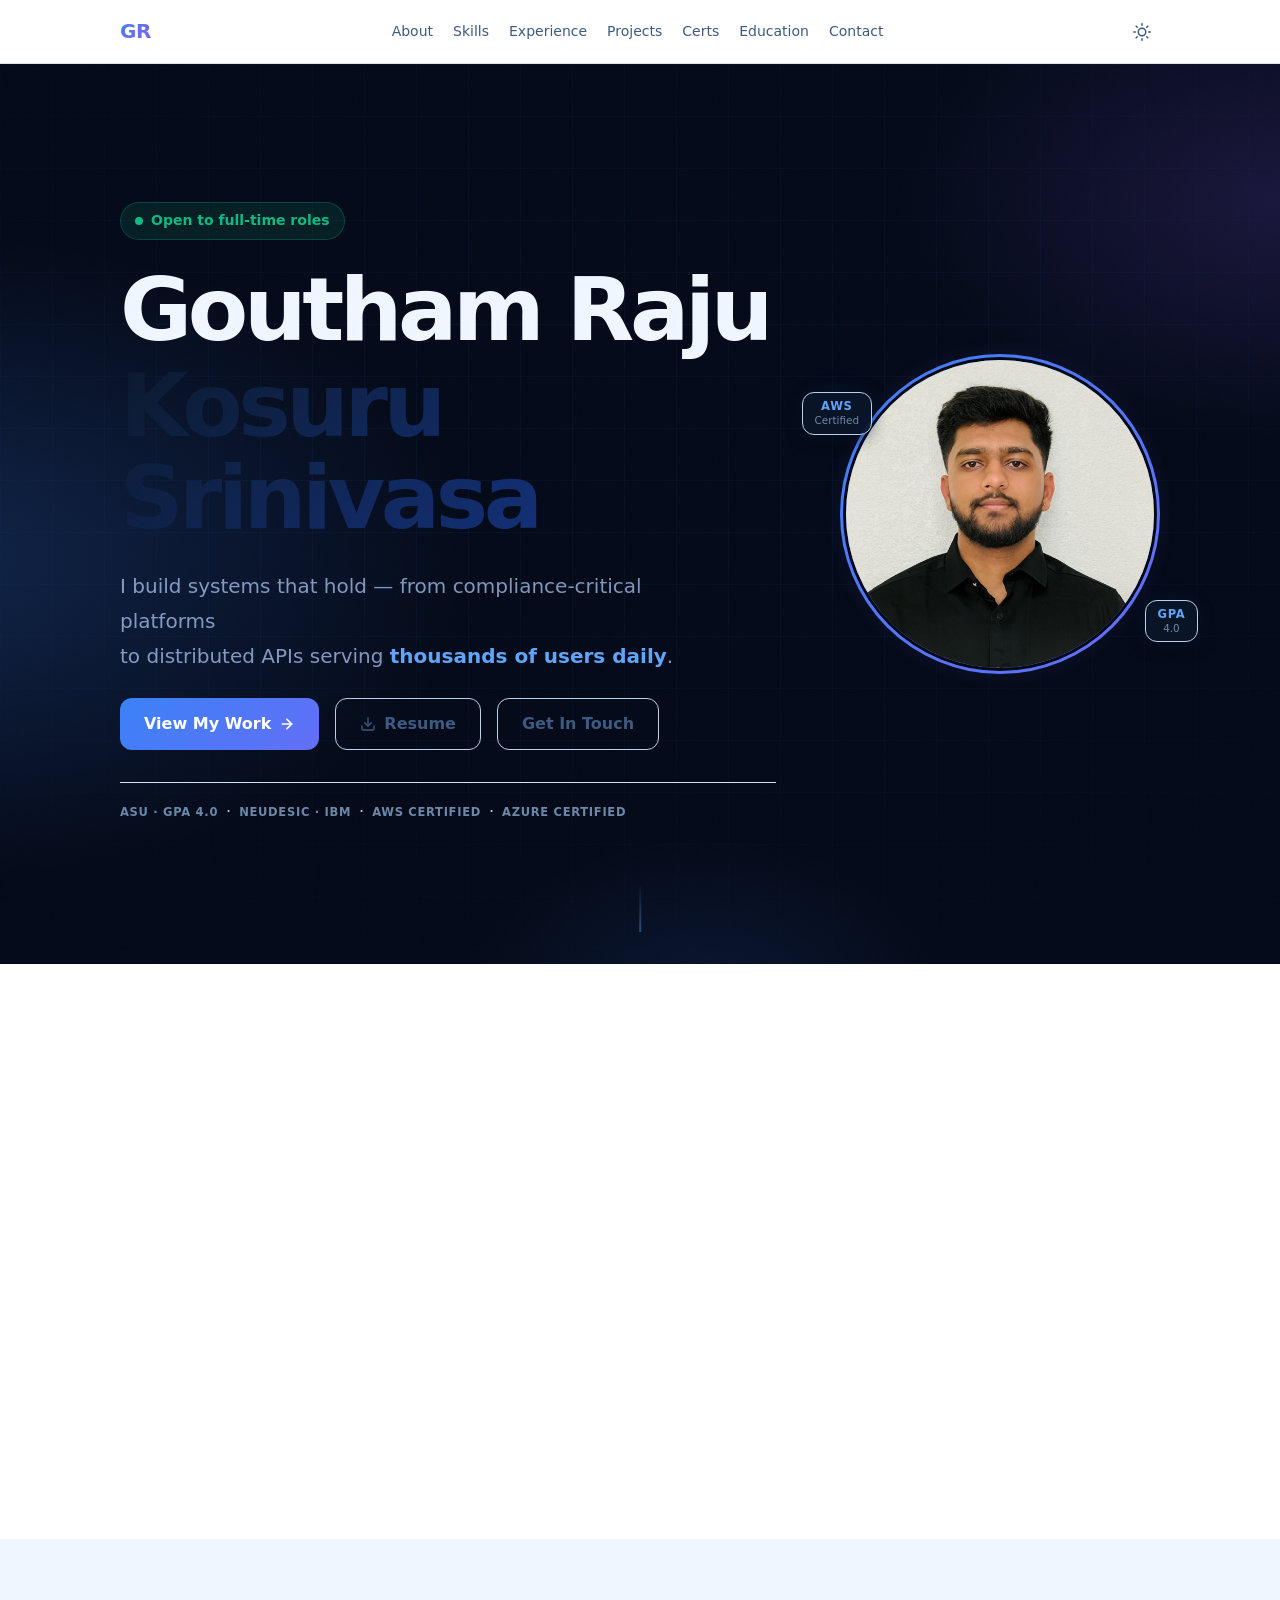
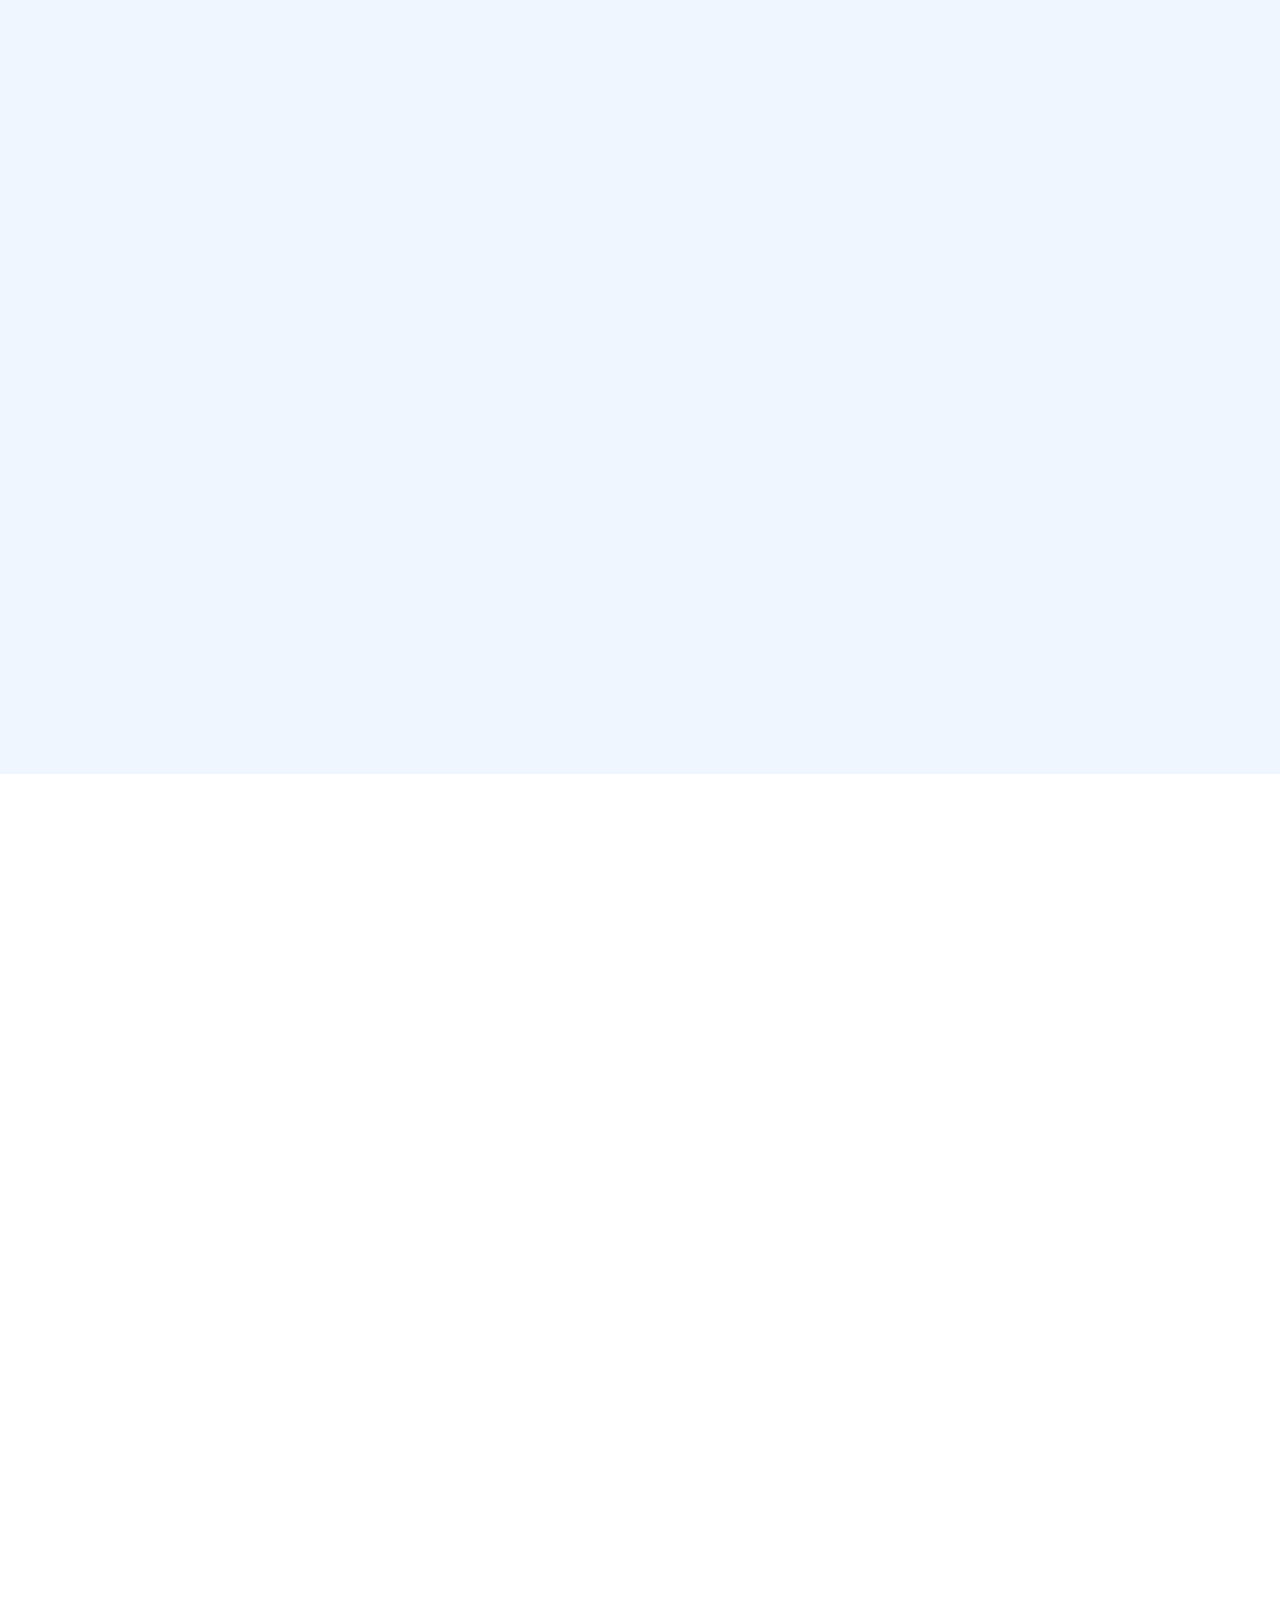
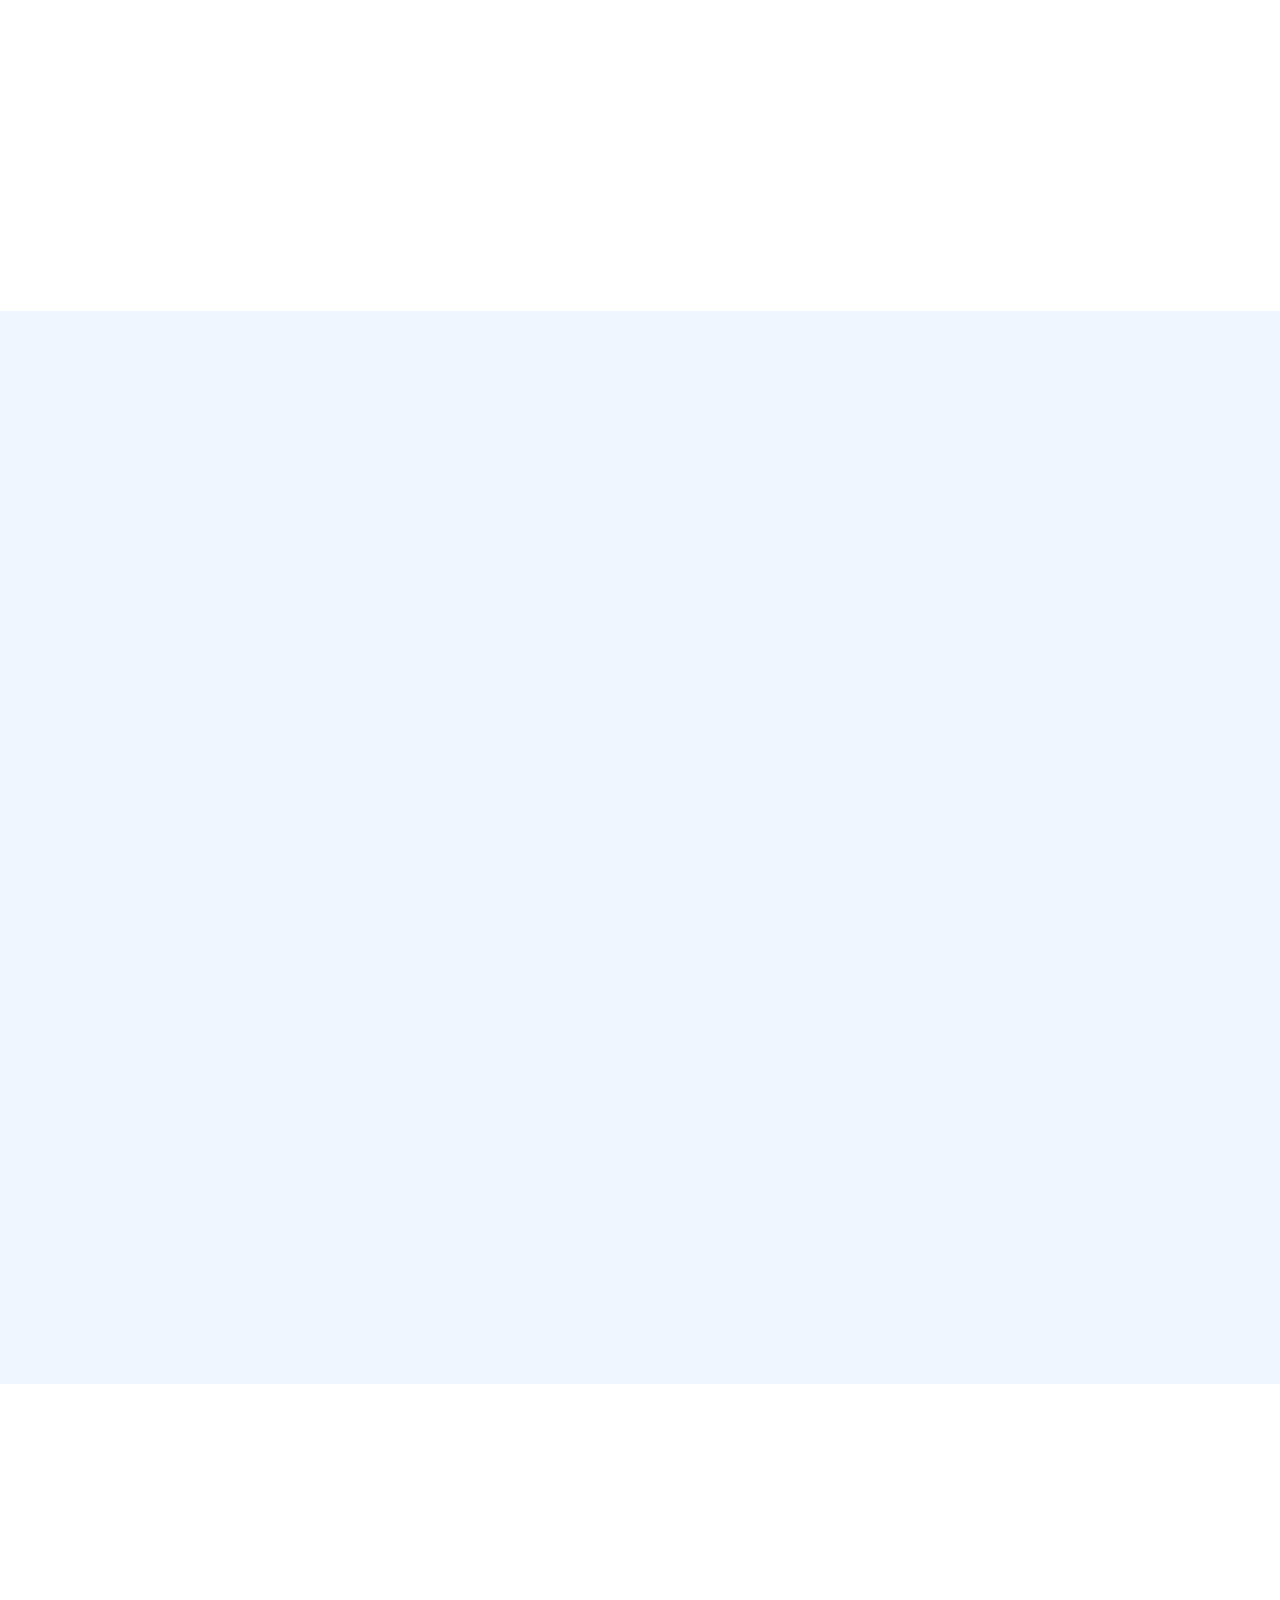
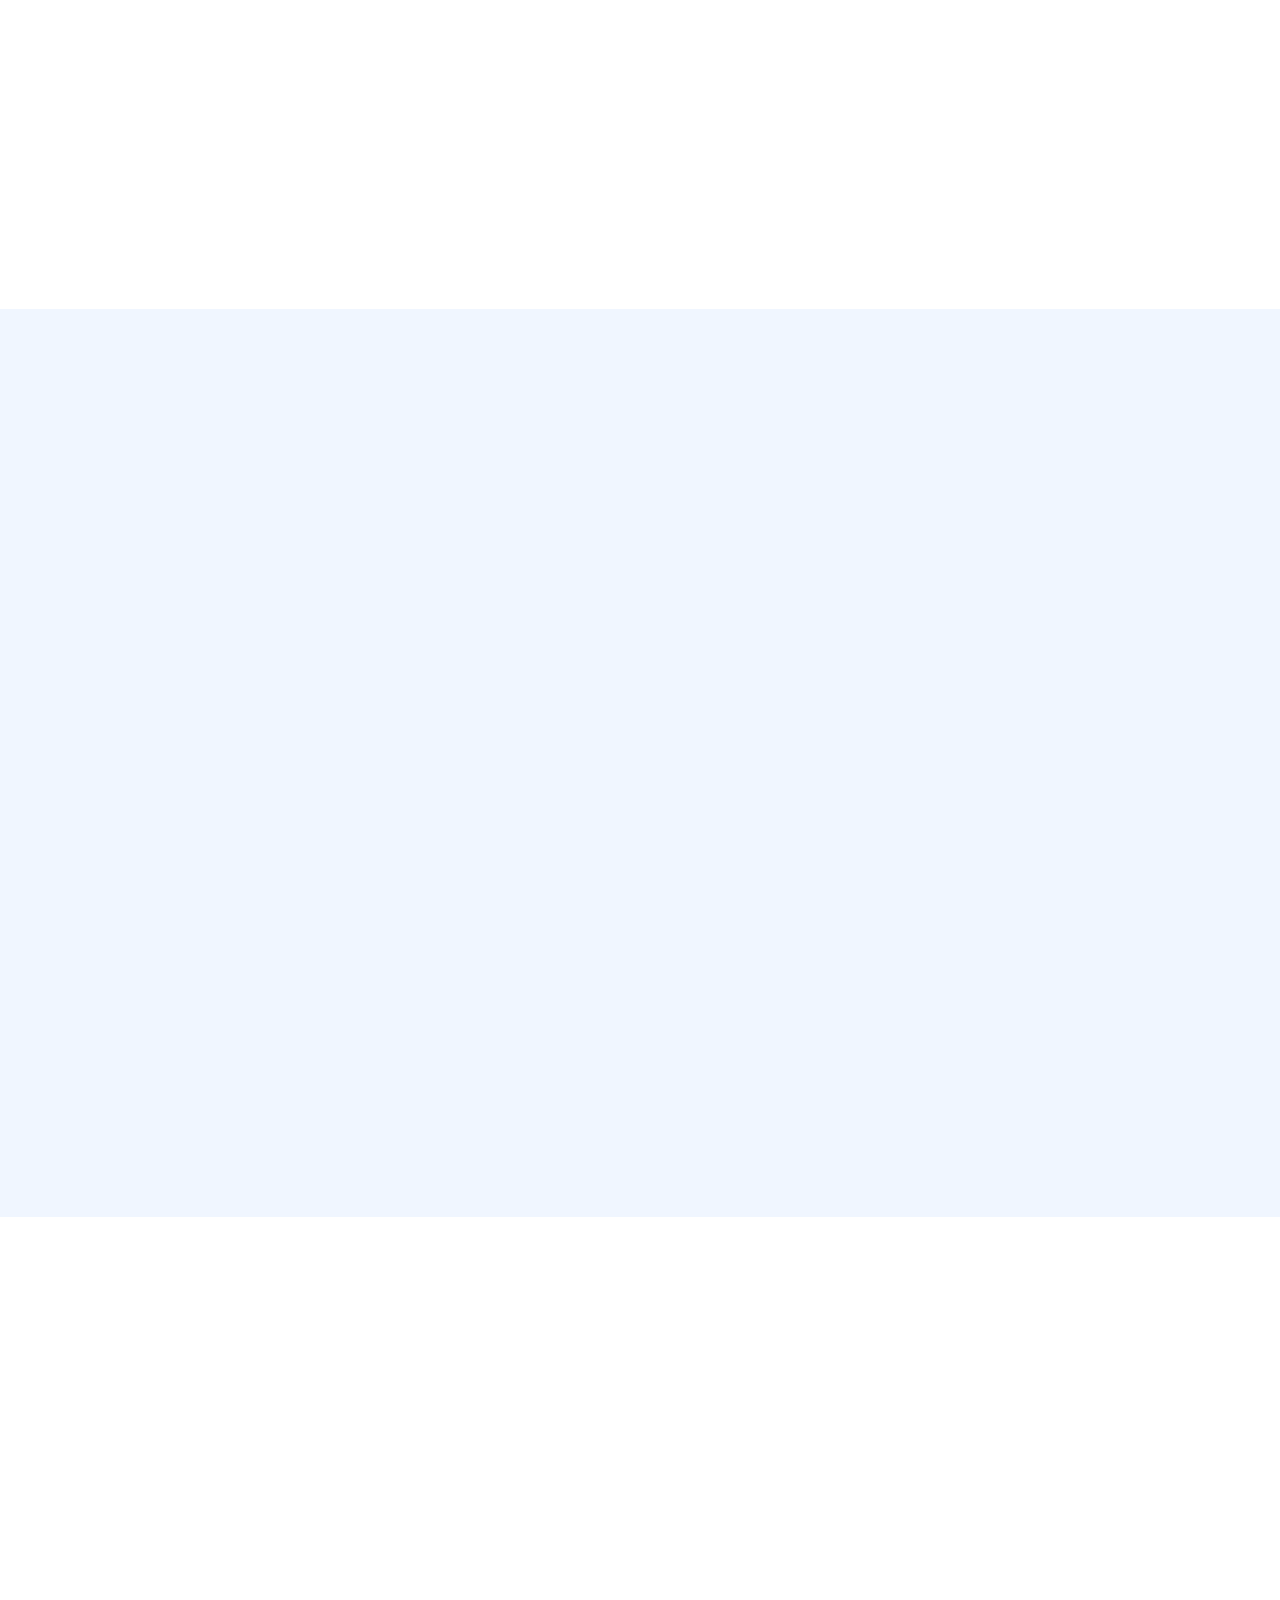
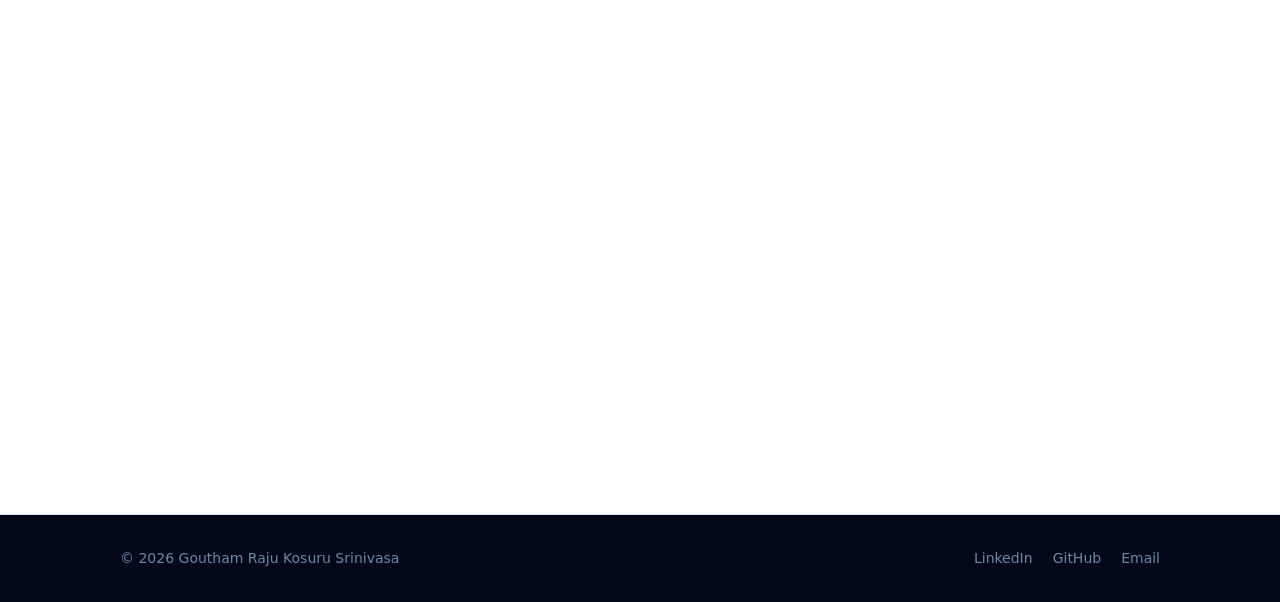
==== index.html @ 0b40eceb "Add profile photo to hero with animated gradient ring - Copy profilepic.png → profile.jpg (compresse" ====
<!DOCTYPE html>
<html lang="en" data-theme="dark">
<head>
  <meta charset="UTF-8" />
  <meta name="viewport" content="width=device-width, initial-scale=1.0" />
  <meta http-equiv="X-UA-Compatible" content="IE=edge" />
  <meta http-equiv="Content-Security-Policy" content="default-src 'self'; style-src 'self' https://fonts.googleapis.com; font-src 'self' https://fonts.gstatic.com; img-src 'self' data: https:; script-src 'self'; connect-src 'self';" />

  <title>Goutham Raju Kosuru Srinivasa — Full-Stack Software Engineer</title>
  <meta name="title"       content="Goutham Raju Kosuru Srinivasa — Full-Stack Software Engineer" />
  <meta name="description" content="Full-Stack Software Engineer with 2+ years of production experience. Cloud-native APIs, AI pipelines, compliance platforms. Open to SWE/SDE roles." />
  <meta name="keywords"    content="software engineer, full-stack developer, TypeScript, React, .NET Core, AWS, Azure, Python, FastAPI" />
  <meta name="robots"      content="index, follow" />
  <meta name="author"      content="Goutham Raju Kosuru Srinivasa" />

  <link rel="canonical" href="https://gouthamraju11.github.io" />

  <meta property="og:type"        content="website" />
  <meta property="og:url"         content="https://gouthamraju11.github.io" />
  <meta property="og:title"       content="Goutham Raju Kosuru Srinivasa — Full-Stack Software Engineer" />
  <meta property="og:description" content="Full-Stack Software Engineer with 2+ years of production experience. Cloud-native APIs, AI pipelines, compliance platforms." />
  <meta property="og:image"       content="https://gouthamraju11.github.io/assets/images/og-image.png" />

  <meta name="twitter:card"        content="summary_large_image" />
  <meta name="twitter:url"         content="https://gouthamraju11.github.io" />
  <meta name="twitter:title"       content="Goutham Raju Kosuru Srinivasa — Full-Stack Software Engineer" />
  <meta name="twitter:description" content="Full-Stack Software Engineer with 2+ years of production experience." />
  <meta name="twitter:image"       content="https://gouthamraju11.github.io/assets/images/og-image.png" />

  <link rel="icon" type="image/svg+xml" href="./assets/icons/favicon.svg" />
  <link rel="apple-touch-icon"          href="./assets/icons/apple-touch-icon.png" />
  <link rel="manifest"                  href="./manifest.json" />

  <link rel="preconnect" href="https://fonts.googleapis.com" />
  <link rel="preconnect" href="https://fonts.gstatic.com" crossorigin />
  <link href="https://fonts.googleapis.com/css2?family=Inter:wght@400;500;600;700;800;900&display=swap" rel="stylesheet" />

  <link rel="stylesheet" href="./css/style.css" />
  <link rel="stylesheet" href="./css/animations.css" />

  <script type="application/ld+json">
  {
    "@context": "https://schema.org",
    "@type": "Person",
    "name": "Goutham Raju Kosuru Srinivasa",
    "jobTitle": "Full-Stack Software Engineer",
    "url": "https://gouthamraju11.github.io",
    "email": "gouthamraju224@gmail.com",
    "telephone": "+16026969216",
    "sameAs": [
      "https://linkedin.com/in/gouthamraju11",
      "https://github.com/Gouthamraju11"
    ],
    "alumniOf": [
      { "@type": "EducationalOrganization", "name": "Arizona State University" },
      { "@type": "EducationalOrganization", "name": "Visvesvaraya Technological University" }
    ],
    "knowsAbout": ["TypeScript","React","Node.js",".NET Core","AWS","Azure","Python","FastAPI","PostgreSQL","LangChain"]
  }
  </script>
</head>
<body>
  <a class="skip-link" href="#main">Skip to main content</a>

  <!-- ===== NAV ===== -->
  <header class="nav-header" id="nav-header" role="banner">
    <nav class="nav" aria-label="Main navigation">
      <div class="nav__container">
        <a href="#hero" class="nav__logo" aria-label="Goutham Raju — back to top">GR</a>

        <ul class="nav__links" id="nav-links" role="list">
          <li><a href="#about"          class="nav__link">About</a></li>
          <li><a href="#skills"         class="nav__link">Skills</a></li>
          <li><a href="#experience"     class="nav__link">Experience</a></li>
          <li><a href="#projects"       class="nav__link">Projects</a></li>
          <li><a href="#certifications" class="nav__link">Certs</a></li>
          <li><a href="#education"      class="nav__link">Education</a></li>
          <li><a href="#contact"        class="nav__link">Contact</a></li>
        </ul>

        <div class="nav__controls">
          <button class="theme-toggle" id="theme-toggle" aria-label="Toggle dark/light mode" aria-pressed="true">
            <svg class="icon icon--moon" xmlns="http://www.w3.org/2000/svg" width="18" height="18" viewBox="0 0 24 24" fill="none" stroke="currentColor" stroke-width="2" stroke-linecap="round" stroke-linejoin="round" aria-hidden="true"><path d="M21 12.79A9 9 0 1 1 11.21 3 7 7 0 0 0 21 12.79z"/></svg>
            <svg class="icon icon--sun"  xmlns="http://www.w3.org/2000/svg" width="18" height="18" viewBox="0 0 24 24" fill="none" stroke="currentColor" stroke-width="2" stroke-linecap="round" stroke-linejoin="round" aria-hidden="true"><circle cx="12" cy="12" r="5"/><line x1="12" y1="1" x2="12" y2="3"/><line x1="12" y1="21" x2="12" y2="23"/><line x1="4.22" y1="4.22" x2="5.64" y2="5.64"/><line x1="18.36" y1="18.36" x2="19.78" y2="19.78"/><line x1="1" y1="12" x2="3" y2="12"/><line x1="21" y1="12" x2="23" y2="12"/><line x1="4.22" y1="19.78" x2="5.64" y2="18.36"/><line x1="18.36" y1="5.64" x2="19.78" y2="4.22"/></svg>
          </button>
          <button class="nav__hamburger" id="nav-hamburger" aria-label="Open navigation menu" aria-expanded="false" aria-controls="nav-links">
            <span class="nav__bar" aria-hidden="true"></span>
            <span class="nav__bar" aria-hidden="true"></span>
            <span class="nav__bar" aria-hidden="true"></span>
          </button>
        </div>
      </div>
    </nav>
  </header>

  <main id="main">

    <!-- ===== HERO ===== -->
    <section class="hero" id="hero" aria-label="Introduction">
      <!-- Decorative backgrounds -->
      <div class="hero__grid"  aria-hidden="true"></div>
      <div class="hero__glow"  aria-hidden="true"></div>
      <div class="hero__noise" aria-hidden="true"></div>

      <div class="container">
        <div class="hero__inner">
        <div class="hero__content">
          <!-- Available badge -->
          <div class="hero__available hero__item" aria-label="Availability status">
            <span class="hero__pulse" aria-hidden="true"></span>
            Open to full-time roles
          </div>

          <h1 class="hero__name hero__item">
            <span class="hero__name-line">Goutham Raju</span>
            <span class="hero__name-line hero__name-line--gradient">Kosuru Srinivasa</span>
          </h1>

          <p class="hero__tagline hero__item">
            I build systems that hold — from compliance-critical platforms<br class="hero__br" />
            to distributed APIs serving <span class="hero__accent">thousands of users daily</span>.
          </p>

          <div class="hero__actions hero__item">
            <a href="#projects" class="btn btn--primary">
              View My Work
              <svg xmlns="http://www.w3.org/2000/svg" width="16" height="16" viewBox="0 0 24 24" fill="none" stroke="currentColor" stroke-width="2.5" stroke-linecap="round" stroke-linejoin="round" aria-hidden="true"><line x1="5" y1="12" x2="19" y2="12"/><polyline points="12 5 19 12 12 19"/></svg>
            </a>
            <a href="./assets/Goutham_Raju_Resume.pdf" class="btn btn--ghost" download="Goutham_Raju_Resume.pdf" aria-label="Download resume PDF">
              <svg xmlns="http://www.w3.org/2000/svg" width="16" height="16" viewBox="0 0 24 24" fill="none" stroke="currentColor" stroke-width="2" stroke-linecap="round" stroke-linejoin="round" aria-hidden="true"><path d="M21 15v4a2 2 0 0 1-2 2H5a2 2 0 0 1-2-2v-4"/><polyline points="7 10 12 15 17 10"/><line x1="12" y1="15" x2="12" y2="3"/></svg>
              Resume
            </a>
            <a href="#contact" class="btn btn--ghost">Get In Touch</a>
          </div>

          <!-- Credibility strip -->
          <div class="hero__strip hero__item" aria-label="Key credentials">
            <span class="hero__strip-item">ASU · GPA 4.0</span>
            <span class="hero__strip-sep" aria-hidden="true">·</span>
            <span class="hero__strip-item">Neudesic · IBM</span>
            <span class="hero__strip-sep" aria-hidden="true">·</span>
            <span class="hero__strip-item">AWS Certified</span>
            <span class="hero__strip-sep" aria-hidden="true">·</span>
            <span class="hero__strip-item">Azure Certified</span>
          </div>
        </div><!-- end hero__content -->

        <!-- Profile photo -->
        <div class="hero__photo-col">
          <div class="hero__photo-frame">
            <div class="hero__photo-inner">
              <img
                src="./assets/images/profile.jpg"
                alt="Goutham Raju Kosuru Srinivasa — Full-Stack Software Engineer"
                class="hero__photo"
                width="600" height="600"
                loading="eager"
              />
            </div>
            <!-- Floating badge decorations -->
            <div class="hero__photo-badge hero__photo-badge--tl" aria-hidden="true">
              <span>AWS</span>
              <span>Certified</span>
            </div>
            <div class="hero__photo-badge hero__photo-badge--br" aria-hidden="true">
              <span>GPA</span>
              <span>4.0</span>
            </div>
          </div>
        </div>

        </div><!-- end hero__inner -->
      </div>

      <!-- Scroll indicator -->
      <div class="hero__scroll" aria-hidden="true">
        <div class="hero__scroll-bar"></div>
      </div>
    </section>

    <!-- ===== ABOUT ===== -->
    <section class="section" id="about" aria-label="About me">
      <div class="container">
        <div class="section__header reveal">
          <span class="section__label">About</span>
          <h2 class="section__title">Who I Am</h2>
        </div>
        <div class="about__layout">
          <div class="about__text reveal">
            <p>I'm a Full-Stack Software Engineer with 2+ years of production experience at Neudesic (IBM), where I owned backend and frontend features across enterprise applications serving 2,000+ daily users. I hold an M.S. in Information Technology from Arizona State University (GPA 4.0, With Distinction, Dec 2025).</p>
            <p>My work spans cloud-native APIs, AI-powered pipelines, compliance systems, and embedded ML — with published peer-reviewed research. I'm currently open to full-time SWE/SDE roles on-site, hybrid, or remote.</p>
          </div>
          <div class="about__stats" aria-label="Key metrics">
            <div class="stat reveal">
              <span class="stat__value" data-count="2" data-suffix="+">2+</span>
              <span class="stat__label">Years Experience</span>
            </div>
            <div class="stat reveal">
              <span class="stat__value" data-count="2000" data-suffix="+">2,000+</span>
              <span class="stat__label">Daily Users</span>
            </div>
            <div class="stat reveal">
              <span class="stat__value" data-count="99.5" data-suffix="%" data-decimals="1">99.5%</span>
              <span class="stat__label">Uptime SLA</span>
            </div>
            <div class="stat reveal">
              <span class="stat__value" data-count="4.0" data-suffix="" data-decimals="1">4.0</span>
              <span class="stat__label">GPA</span>
            </div>
          </div>
        </div>
      </div>
    </section>

    <!-- ===== SKILLS ===== -->
    <section class="section section--alt" id="skills" aria-label="Technical skills">
      <div class="container">
        <div class="section__header reveal">
          <span class="section__label">Skills</span>
          <h2 class="section__title">Tech Stack</h2>
        </div>
        <div class="skills__grid">

          <div class="skill-category reveal">
            <h3 class="skill-category__title">
              <span class="skill-category__dot" aria-hidden="true"></span>
              Languages
            </h3>
            <ul class="skill-tags" role="list">
              <li class="skill-tag">TypeScript</li><li class="skill-tag">JavaScript</li>
              <li class="skill-tag">C#</li><li class="skill-tag">Python</li>
              <li class="skill-tag">Java</li><li class="skill-tag">C++</li>
              <li class="skill-tag">HTML5</li><li class="skill-tag">CSS3</li>
            </ul>
          </div>

          <div class="skill-category reveal">
            <h3 class="skill-category__title">
              <span class="skill-category__dot" aria-hidden="true"></span>
              Frontend
            </h3>
            <ul class="skill-tags" role="list">
              <li class="skill-tag">React.js</li><li class="skill-tag">Next.js</li>
              <li class="skill-tag">Angular</li><li class="skill-tag">Tailwind CSS</li>
              <li class="skill-tag">Redux</li><li class="skill-tag">NgRx</li>
            </ul>
          </div>

          <div class="skill-category reveal">
            <h3 class="skill-category__title">
              <span class="skill-category__dot" aria-hidden="true"></span>
              Backend &amp; APIs
            </h3>
            <ul class="skill-tags" role="list">
              <li class="skill-tag">Node.js</li><li class="skill-tag">.NET Core</li>
              <li class="skill-tag">FastAPI</li><li class="skill-tag">REST APIs</li>
              <li class="skill-tag">GraphQL</li><li class="skill-tag">Microservices</li>
            </ul>
          </div>

          <div class="skill-category reveal">
            <h3 class="skill-category__title">
              <span class="skill-category__dot" aria-hidden="true"></span>
              Cloud &amp; DevOps
            </h3>
            <ul class="skill-tags" role="list">
              <li class="skill-tag">Azure</li><li class="skill-tag">AWS Lambda</li>
              <li class="skill-tag">API Gateway</li><li class="skill-tag">AWS Bedrock</li>
              <li class="skill-tag">Docker</li><li class="skill-tag">Kubernetes</li>
              <li class="skill-tag">CI/CD</li>
            </ul>
          </div>

          <div class="skill-category reveal">
            <h3 class="skill-category__title">
              <span class="skill-category__dot" aria-hidden="true"></span>
              Databases
            </h3>
            <ul class="skill-tags" role="list">
              <li class="skill-tag">PostgreSQL</li><li class="skill-tag">SQL Server</li>
              <li class="skill-tag">DynamoDB</li><li class="skill-tag">MongoDB</li>
              <li class="skill-tag">Supabase</li>
            </ul>
          </div>

          <div class="skill-category reveal">
            <h3 class="skill-category__title">
              <span class="skill-category__dot skill-category__dot--purple" aria-hidden="true"></span>
              AI &amp; ML
            </h3>
            <ul class="skill-tags" role="list">
              <li class="skill-tag skill-tag--purple">LangChain</li>
              <li class="skill-tag skill-tag--purple">AWS Bedrock</li>
              <li class="skill-tag skill-tag--purple">TensorFlow Lite</li>
              <li class="skill-tag skill-tag--purple">OpenCV</li>
              <li class="skill-tag skill-tag--purple">NLP</li>
              <li class="skill-tag skill-tag--purple">Computer Vision</li>
            </ul>
          </div>

          <div class="skill-category reveal">
            <h3 class="skill-category__title">
              <span class="skill-category__dot skill-category__dot--green" aria-hidden="true"></span>
              AI Tooling
            </h3>
            <ul class="skill-tags" role="list">
              <li class="skill-tag skill-tag--green">Claude Code</li>
              <li class="skill-tag skill-tag--green">GitHub Copilot</li>
              <li class="skill-tag skill-tag--green">Cursor</li>
            </ul>
          </div>

        </div>
      </div>
    </section>

    <!-- ===== EXPERIENCE ===== -->
    <section class="section" id="experience" aria-label="Work experience">
      <div class="container">
        <div class="section__header reveal">
          <span class="section__label">Experience</span>
          <h2 class="section__title">Where I've Worked</h2>
        </div>
        <div class="timeline">

          <article class="timeline__item reveal" aria-label="Community Dreams Foundation">
            <div class="timeline__connector" aria-hidden="true">
              <div class="timeline__dot"></div>
              <div class="timeline__line"></div>
            </div>
            <div class="timeline__body">
              <div class="timeline__header">
                <div>
                  <h3 class="timeline__role">Software Engineer</h3>
                  <p class="timeline__company">Community Dreams Foundation</p>
                </div>
                <span class="timeline__period">
                  <span class="timeline__period-badge">Current</span>
                  Feb 2026 – Present
                </span>
              </div>
              <ul class="timeline__bullets">
                <li>Architected STEM-Link Platform end-to-end — API layer, React/Next.js front-end, 76-table PostgreSQL schema</li>
                <li>Implemented AES-256 encrypted storage, signed URL access controls, NIST-aligned RBAC (Student, Employer, Admin)</li>
                <li>Built 72-test regression suite covering RBAC, state transitions, and race conditions — all passing</li>
              </ul>
              <div class="stack-row">
                <span class="stack-tag">React</span><span class="stack-tag">Next.js</span>
                <span class="stack-tag">TypeScript</span><span class="stack-tag">FastAPI</span>
                <span class="stack-tag">PostgreSQL</span><span class="stack-tag">Supabase</span>
                <span class="stack-tag">Docker</span>
              </div>
            </div>
          </article>

          <article class="timeline__item reveal" aria-label="Neudesic IBM">
            <div class="timeline__connector" aria-hidden="true">
              <div class="timeline__dot"></div>
              <div class="timeline__line"></div>
            </div>
            <div class="timeline__body">
              <div class="timeline__header">
                <div>
                  <h3 class="timeline__role">Software Engineer</h3>
                  <p class="timeline__company">Neudesic <span class="timeline__company-note">(An IBM Company)</span></p>
                </div>
                <span class="timeline__period">Feb 2022 – Jan 2024</span>
              </div>
              <ul class="timeline__bullets">
                <li>Engineered full-stack features across 3 production apps serving 2,000+ daily users — zero data-loss incidents over 2 years</li>
                <li>Cut API latency by <strong>32%</strong> redesigning N+1 query patterns; reduced frontend errors by <strong>40%</strong> via TypeScript migration</li>
                <li>Maintained <strong>99.5% uptime</strong> SLA as on-call DRI; improved CI/CD reliability by 25%</li>
                <li>Built reusable React + Angular component library adopted across all 3 codebases</li>
              </ul>
              <div class="stack-row">
                <span class="stack-tag">C#</span><span class="stack-tag">.NET Core</span>
                <span class="stack-tag">TypeScript</span><span class="stack-tag">Angular</span>
                <span class="stack-tag">React</span><span class="stack-tag">Azure</span>
                <span class="stack-tag">PostgreSQL</span><span class="stack-tag">Microservices</span>
              </div>
            </div>
          </article>

          <article class="timeline__item timeline__item--last reveal" aria-label="The Sparks Foundation">
            <div class="timeline__connector" aria-hidden="true">
              <div class="timeline__dot"></div>
            </div>
            <div class="timeline__body">
              <div class="timeline__header">
                <div>
                  <h3 class="timeline__role">Software Engineer <span class="timeline__role-note">(Internship)</span></h3>
                  <p class="timeline__company">The Sparks Foundation</p>
                </div>
                <span class="timeline__period">Aug 2021 – Oct 2021</span>
              </div>
              <ul class="timeline__bullets">
                <li>Built serverless backend (Lambda + API Gateway + DynamoDB) sustaining 1,000+ daily transactions at sub-300ms latency</li>
                <li>Automated IaC deployment via AWS SAM — cut provisioning time by <strong>80%</strong></li>
              </ul>
              <div class="stack-row">
                <span class="stack-tag">Python</span><span class="stack-tag">AWS Lambda</span>
                <span class="stack-tag">DynamoDB</span><span class="stack-tag">SAM</span>
                <span class="stack-tag">Docker</span>
              </div>
            </div>
          </article>

        </div>
      </div>
    </section>

    <!-- ===== PROJECTS ===== -->
    <section class="section section--alt" id="projects" aria-label="Featured projects">
      <div class="container">
        <div class="section__header reveal">
          <span class="section__label">Projects</span>
          <h2 class="section__title">Selected Work</h2>
        </div>
        <div class="projects__grid">

          <article class="project-card reveal" aria-label="Multi-Agent AI Document Processing Pipeline">
            <div class="project-card__top">
              <div class="project-card__number" aria-hidden="true">01</div>
            </div>
            <h3 class="project-card__title">Multi-Agent AI Document Processing Pipeline</h3>
            <p class="project-card__desc">Distributed multi-agent LLM system processing 500+ documents per batch with 60% reduction in manual processing time. Classify → extract → validate pipeline with modular FastAPI backend and React.js human-in-the-loop review UI.</p>
            <div class="stack-row">
              <span class="stack-tag">AWS Bedrock</span><span class="stack-tag">LangChain</span>
              <span class="stack-tag">FastAPI</span><span class="stack-tag">Python</span>
              <span class="stack-tag">React.js</span><span class="stack-tag">Next.js</span>
            </div>
          </article>

          <article class="project-card reveal" aria-label="Distributed Telemetry Pipeline">
            <div class="project-card__top">
              <div class="project-card__number" aria-hidden="true">02</div>
            </div>
            <h3 class="project-card__title">Distributed Telemetry &amp; Performance Analytics Pipeline</h3>
            <p class="project-card__desc">High-throughput telemetry ingestion system applying anomaly detection across distributed services. Reduced performance incidents by 28% and cut mean investigation time through automated dashboards.</p>
            <div class="stack-row">
              <span class="stack-tag">Python</span><span class="stack-tag">Node.js</span>
              <span class="stack-tag">AWS</span><span class="stack-tag">Docker</span>
              <span class="stack-tag">Distributed Logging</span>
            </div>
          </article>

          <article class="project-card project-card--featured reveal" aria-label="Object Detector for Visually Impaired">
            <div class="project-card__top">
              <div class="project-card__number" aria-hidden="true">03</div>
            </div>
            <div class="project-card__badges">
              <span class="badge badge--research">Published Research</span>
              <span class="badge badge--journal">IF 6.752</span>
            </div>
            <h3 class="project-card__title">Object Detector &amp; Reader for the Visually Impaired</h3>
            <p class="project-card__desc">Real-time computer vision system combining YOLOv3 object detection and Tesseract OCR on Raspberry Pi 4. Achieved 15+ FPS via TensorFlow Lite quantization. Peer-reviewed and published in IRJMETS.</p>
            <div class="stack-row">
              <span class="stack-tag">Python</span><span class="stack-tag">TensorFlow Lite</span>
              <span class="stack-tag">YOLOv3</span><span class="stack-tag">OpenCV</span>
              <span class="stack-tag">Raspberry Pi 4</span>
            </div>
          </article>

          <article class="project-card reveal" aria-label="Secure Task Management System">
            <div class="project-card__top">
              <div class="project-card__number" aria-hidden="true">04</div>
            </div>
            <div class="project-card__badges">
              <span class="badge badge--arch">Full-Stack</span>
              <span class="badge badge--arch">Multi-Tenant</span>
            </div>
            <h3 class="project-card__title">Secure Task Management System</h3>
            <p class="project-card__desc">Production-ready multi-tenant task management platform built on a NestJS + Angular Nx monorepo. Implements NIST-aligned RBAC (Admin / Manager / User), JWT + Passport.js auth, organisation-scoped data isolation, and an interactive Kanban board with drag-and-drop. Shared DTO library eliminates FE/BE duplication; TypeORM-backed with PostgreSQL-ready schema.</p>
            <div class="stack-row">
              <span class="stack-tag">NestJS</span><span class="stack-tag">Angular</span>
              <span class="stack-tag">TypeScript</span><span class="stack-tag">TypeORM</span>
              <span class="stack-tag">PostgreSQL</span><span class="stack-tag">JWT</span>
              <span class="stack-tag">Nx</span><span class="stack-tag">Docker</span>
            </div>
          </article>

        </div>
      </div>
    </section>

    <!-- ===== CERTIFICATIONS ===== -->
    <section class="section" id="certifications" aria-label="Professional certifications">
      <div class="container">
        <div class="section__header reveal">
          <span class="section__label">Certifications</span>
          <h2 class="section__title">Credentials</h2>
        </div>
        <div class="certs__grid">

          <article class="cert-card reveal">
            <div class="cert-card__icon" aria-hidden="true">
              <svg xmlns="http://www.w3.org/2000/svg" width="22" height="22" viewBox="0 0 24 24" fill="none" stroke="currentColor" stroke-width="2" stroke-linecap="round" stroke-linejoin="round"><path d="M12 22s8-4 8-10V5l-8-3-8 3v7c0 6 8 10 8 10z"/></svg>
            </div>
            <div class="cert-card__body">
              <h3 class="cert-card__title">AWS Academy Graduate – Cloud Architecting</h3>
              <p class="cert-card__issuer">Amazon Web Services · Nov 2025</p>
            </div>
            <a href="https://www.credly.com/badges/32c58910-9cdd-40d0-a922-337899c97b8c/linked_in_profile" class="cert-card__verify" target="_blank" rel="noopener noreferrer" aria-label="Verify AWS Cloud Architecting certification">Verify ↗</a>
          </article>

          <article class="cert-card reveal">
            <div class="cert-card__icon" aria-hidden="true">
              <svg xmlns="http://www.w3.org/2000/svg" width="22" height="22" viewBox="0 0 24 24" fill="none" stroke="currentColor" stroke-width="2" stroke-linecap="round" stroke-linejoin="round"><path d="M12 22s8-4 8-10V5l-8-3-8 3v7c0 6 8 10 8 10z"/></svg>
            </div>
            <div class="cert-card__body">
              <h3 class="cert-card__title">Machine Learning for Natural Language Processing</h3>
              <p class="cert-card__issuer">Amazon Web Services · Apr 2025</p>
            </div>
            <a href="https://www.credly.com/go/PNiCGW6B" class="cert-card__verify" target="_blank" rel="noopener noreferrer" aria-label="Verify ML for NLP certification">Verify ↗</a>
          </article>

          <article class="cert-card reveal">
            <div class="cert-card__icon cert-card__icon--azure" aria-hidden="true">
              <svg xmlns="http://www.w3.org/2000/svg" width="22" height="22" viewBox="0 0 24 24" fill="none" stroke="currentColor" stroke-width="2" stroke-linecap="round" stroke-linejoin="round"><path d="M12 22s8-4 8-10V5l-8-3-8 3v7c0 6 8 10 8 10z"/></svg>
            </div>
            <div class="cert-card__body">
              <h3 class="cert-card__title">Microsoft Certified: Azure Fundamentals</h3>
              <p class="cert-card__issuer">Microsoft · Oct 2022</p>
              <p class="cert-card__credential">8FA7936A3C2B62CF</p>
            </div>
          </article>

          <article class="cert-card reveal">
            <div class="cert-card__icon cert-card__icon--azure" aria-hidden="true">
              <svg xmlns="http://www.w3.org/2000/svg" width="22" height="22" viewBox="0 0 24 24" fill="none" stroke="currentColor" stroke-width="2" stroke-linecap="round" stroke-linejoin="round"><path d="M12 22s8-4 8-10V5l-8-3-8 3v7c0 6 8 10 8 10z"/></svg>
            </div>
            <div class="cert-card__body">
              <h3 class="cert-card__title">Microsoft Certified: Azure Data Fundamentals</h3>
              <p class="cert-card__issuer">Microsoft · Jun 2023</p>
              <p class="cert-card__credential">9170933E0C4ADBAE</p>
            </div>
          </article>

        </div>
      </div>
    </section>

    <!-- ===== EDUCATION ===== -->
    <section class="section section--alt" id="education" aria-label="Education">
      <div class="container">
        <div class="section__header reveal">
          <span class="section__label">Education</span>
          <h2 class="section__title">Academic Background</h2>
        </div>
        <div class="edu__grid">

          <article class="edu-card reveal">
            <div class="edu-card__header">
              <div>
                <h3 class="edu-card__degree">M.S. Information Technology</h3>
                <p class="edu-card__school">Arizona State University</p>
              </div>
              <div class="edu-card__right">
                <span class="edu-card__date">Dec 2025</span>
                <span class="badge badge--distinction">With Distinction</span>
              </div>
            </div>
            <p class="edu-card__gpa">GPA: 4.0 / 4.0</p>
            <p class="edu-card__courses"><strong>Relevant coursework:</strong> NLP, Advanced Big Data Analytics/AI, Cloud Architecture, Advanced DB Management, Information Systems Security</p>
          </article>

          <article class="edu-card reveal">
            <div class="edu-card__header">
              <div>
                <h3 class="edu-card__degree">B.E. Electronics &amp; Communication Engineering</h3>
                <p class="edu-card__school">Visvesvaraya Technological University</p>
              </div>
              <div class="edu-card__right">
                <span class="edu-card__date">Jul 2022</span>
              </div>
            </div>
            <p class="edu-card__gpa">CGPA: 7.70 / 10.0</p>
          </article>

        </div>

        <div class="section__header section__header--sub reveal">
          <span class="section__label">Publication</span>
          <h2 class="section__title" id="publication">Research</h2>
        </div>
        <article class="pub-card reveal" aria-label="Published research paper">
          <div class="pub-card__badges">
            <span class="badge badge--research">Peer Reviewed</span>
            <span class="badge badge--journal">Impact Factor 6.752</span>
          </div>
          <h3 class="pub-card__title">Object Detection and Text Reading Device for the Visually Impaired</h3>
          <p class="pub-card__journal">International Research Journal of Modernization in Engineering Technology and Science (IRJMETS) · 2022</p>
          <p class="pub-card__desc">Real-time embedded AI system combining YOLOv3 object detection and Tesseract OCR on Raspberry Pi 4. TensorFlow Lite quantization achieving 15+ FPS. Peer-reviewed and published.</p>
        </article>
      </div>
    </section>

    <!-- ===== CONTACT ===== -->
    <section class="section" id="contact" aria-label="Contact">
      <div class="container">
        <div class="section__header reveal">
          <span class="section__label">Contact</span>
          <h2 class="section__title">Let's Work Together</h2>
          <p class="section__subtitle">Open to full-time SWE/SDE roles — on-site, hybrid, or remote. Open to relocation.</p>
        </div>
        <div class="contact__layout">

          <div class="contact__info reveal">
            <!-- Resume download card -->
            <a href="./assets/Goutham_Raju_Resume.pdf" class="resume-card" download="Goutham_Raju_Resume.pdf" aria-label="Download resume PDF">
              <div class="resume-card__icon" aria-hidden="true">
                <svg xmlns="http://www.w3.org/2000/svg" width="20" height="20" viewBox="0 0 24 24" fill="none" stroke="currentColor" stroke-width="2" stroke-linecap="round" stroke-linejoin="round"><path d="M14 2H6a2 2 0 0 0-2 2v16a2 2 0 0 0 2 2h12a2 2 0 0 0 2-2V8z"/><polyline points="14 2 14 8 20 8"/><line x1="16" y1="13" x2="8" y2="13"/><line x1="16" y1="17" x2="8" y2="17"/><polyline points="10 9 9 9 8 9"/></svg>
              </div>
              <div class="resume-card__body">
                <p class="resume-card__title">Download Resume</p>
                <p class="resume-card__meta">PDF · Updated Jun 2026</p>
              </div>
              <svg class="resume-card__arrow" xmlns="http://www.w3.org/2000/svg" width="18" height="18" viewBox="0 0 24 24" fill="none" stroke="currentColor" stroke-width="2" stroke-linecap="round" stroke-linejoin="round" aria-hidden="true"><path d="M21 15v4a2 2 0 0 1-2 2H5a2 2 0 0 1-2-2v-4"/><polyline points="7 10 12 15 17 10"/><line x1="12" y1="15" x2="12" y2="3"/></svg>
            </a>

            <a href="mailto:gouthamraju224@gmail.com" class="contact__link">
              <span class="contact__link-icon" aria-hidden="true">
                <svg xmlns="http://www.w3.org/2000/svg" width="18" height="18" viewBox="0 0 24 24" fill="none" stroke="currentColor" stroke-width="2" stroke-linecap="round" stroke-linejoin="round"><path d="M4 4h16c1.1 0 2 .9 2 2v12c0 1.1-.9 2-2 2H4c-1.1 0-2-.9-2-2V6c0-1.1.9-2 2-2z"/><polyline points="22,6 12,13 2,6"/></svg>
              </span>
              gouthamraju224@gmail.com
            </a>
            <a href="tel:+16026969216" class="contact__link">
              <span class="contact__link-icon" aria-hidden="true">
                <svg xmlns="http://www.w3.org/2000/svg" width="18" height="18" viewBox="0 0 24 24" fill="none" stroke="currentColor" stroke-width="2" stroke-linecap="round" stroke-linejoin="round"><path d="M22 16.92v3a2 2 0 0 1-2.18 2 19.79 19.79 0 0 1-8.63-3.07A19.5 19.5 0 0 1 4.69 13a19.79 19.79 0 0 1-3.07-8.67A2 2 0 0 1 3.77 2h3a2 2 0 0 1 2 1.72c.13.56.27 1.12.42 1.67a2 2 0 0 1-.45 2.11L8.09 9.91a16 16 0 0 0 6 6l1.27-.95a2 2 0 0 1 2.11-.45c.55.15 1.11.29 1.67.42A2 2 0 0 1 22 17.17z"/></svg>
              </span>
              +1 (602) 696-9216
            </a>
            <a href="https://linkedin.com/in/gouthamraju11" class="contact__link" target="_blank" rel="noopener noreferrer" aria-label="LinkedIn (opens in new tab)">
              <span class="contact__link-icon" aria-hidden="true">
                <svg xmlns="http://www.w3.org/2000/svg" width="18" height="18" viewBox="0 0 24 24" fill="none" stroke="currentColor" stroke-width="2" stroke-linecap="round" stroke-linejoin="round"><path d="M16 8a6 6 0 0 1 6 6v7h-4v-7a2 2 0 0 0-2-2 2 2 0 0 0-2 2v7h-4v-7a6 6 0 0 1 6-6z"/><rect x="2" y="9" width="4" height="12"/><circle cx="4" cy="4" r="2"/></svg>
              </span>
              linkedin.com/in/gouthamraju11
            </a>
            <a href="https://github.com/Gouthamraju11" class="contact__link" target="_blank" rel="noopener noreferrer" aria-label="GitHub (opens in new tab)">
              <span class="contact__link-icon" aria-hidden="true">
                <svg xmlns="http://www.w3.org/2000/svg" width="18" height="18" viewBox="0 0 24 24" fill="none" stroke="currentColor" stroke-width="2" stroke-linecap="round" stroke-linejoin="round"><path d="M9 19c-5 1.5-5-2.5-7-3m14 6v-3.87a3.37 3.37 0 0 0-.94-2.61c3.14-.35 6.44-1.54 6.44-7A5.44 5.44 0 0 0 20 4.77 5.07 5.07 0 0 0 19.91 1S18.73.65 16 2.48a13.38 13.38 0 0 0-7 0C6.27.65 5.09 1 5.09 1A5.07 5.07 0 0 0 5 4.77a5.44 5.44 0 0 0-1.5 3.78c0 5.42 3.3 6.61 6.44 7A3.37 3.37 0 0 0 9 18.13V22"/></svg>
              </span>
              github.com/Gouthamraju11
            </a>
          </div>

          <form class="contact__form reveal" id="contact-form" novalidate aria-label="Contact form">
            <div class="form-group">
              <label for="contact-name" class="form-label">Name</label>
              <input type="text" id="contact-name" name="name" class="form-input" placeholder="Your name" required autocomplete="name" />
              <span class="form-error" id="name-error" role="alert" aria-live="polite"></span>
            </div>
            <div class="form-group">
              <label for="contact-email" class="form-label">Email</label>
              <input type="email" id="contact-email" name="email" class="form-input" placeholder="your@email.com" required autocomplete="email" />
              <span class="form-error" id="email-error" role="alert" aria-live="polite"></span>
            </div>
            <div class="form-group">
              <label for="contact-message" class="form-label">Message</label>
              <textarea id="contact-message" name="message" class="form-textarea" rows="5" placeholder="Tell me about the role or project..." required></textarea>
              <span class="form-error" id="message-error" role="alert" aria-live="polite"></span>
            </div>
            <button type="submit" class="btn btn--primary btn--full">
              Send Message
              <svg xmlns="http://www.w3.org/2000/svg" width="16" height="16" viewBox="0 0 24 24" fill="none" stroke="currentColor" stroke-width="2.5" stroke-linecap="round" stroke-linejoin="round" aria-hidden="true"><line x1="22" y1="2" x2="11" y2="13"/><polygon points="22 2 15 22 11 13 2 9 22 2"/></svg>
            </button>
            <p class="form-note">Opens your email client · or write to <a href="mailto:gouthamraju224@gmail.com">gouthamraju224@gmail.com</a></p>
          </form>

        </div>
      </div>
    </section>

  </main>

  <!-- ===== FOOTER ===== -->
  <footer class="footer" role="contentinfo">
    <div class="container">
      <div class="footer__inner">
        <p class="footer__copy">© 2026 Goutham Raju Kosuru Srinivasa</p>
        <nav class="footer__nav" aria-label="Footer links">
          <a href="https://linkedin.com/in/gouthamraju11" class="footer__link" target="_blank" rel="noopener noreferrer">LinkedIn</a>
          <a href="https://github.com/Gouthamraju11"     class="footer__link" target="_blank" rel="noopener noreferrer">GitHub</a>
          <a href="mailto:gouthamraju224@gmail.com"       class="footer__link">Email</a>
        </nav>
      </div>
    </div>
  </footer>

  <script src="./js/main.js"></script>
  <script src="./js/animations.js"></script>
</body>
</html>
---- css/style.css ----
/* ============================================================
   DESIGN TOKENS
   ============================================================ */
:root {
  /* ---- Core palette — dark (default) ---- */
  --bg:            #020817;
  --bg-alt:        #060f23;
  --bg-card:       #0c1829;
  --bg-card-hover: #0f1f35;
  --bg-input:      #0a1525;

  /* ---- Text ---- */
  --text:   #e8f1ff;
  --text-2: #7b9bc4;
  --text-3: #4a6580;

  /* ---- Accent system ---- */
  --blue:         #3b82f6;
  --blue-light:   #60a5fa;
  --indigo:       #6366f1;
  --purple:       #8b5cf6;
  --purple-light: #a78bfa;
  --green:        #10b981;
  --green-dim:    rgba(16,185,129,0.12);
  --amber:        #f59e0b;

  /* ---- Gradients ---- */
  --g-accent:    linear-gradient(135deg, #3b82f6 0%, #8b5cf6 100%);
  --g-accent-r:  linear-gradient(135deg, #8b5cf6 0%, #3b82f6 100%);
  --g-text-hero: linear-gradient(140deg, #ffffff 0%, #bfdbfe 55%, #c4b5fd 100%);
  --g-blue-glow: linear-gradient(135deg, rgba(59,130,246,0.15) 0%, transparent 60%);

  /* ---- Borders ---- */
  --border:       #112035;
  --border-light: #1a3050;
  --border-focus: rgba(59,130,246,0.6);

  /* ---- Shadows / Glows ---- */
  --shadow-card:    0 1px 4px rgba(0,0,0,0.5), 0 8px 24px rgba(0,0,0,0.4);
  --glow-blue-sm:   0 0 20px rgba(59,130,246,0.18);
  --glow-blue-md:   0 0 40px rgba(59,130,246,0.22);
  --glow-purple-sm: 0 0 20px rgba(139,92,246,0.18);

  /* ---- Dims ---- */
  --blue-dim:   rgba(59,130,246,0.1);
  --indigo-dim: rgba(99,102,241,0.1);
  --purple-dim: rgba(139,92,246,0.1);

  /* ---- Spacing scale ---- */
  --sp-1:  0.25rem;  --sp-2:  0.5rem;   --sp-3:  0.75rem;
  --sp-4:  1rem;     --sp-5:  1.25rem;  --sp-6:  1.5rem;
  --sp-8:  2rem;     --sp-10: 2.5rem;   --sp-12: 3rem;
  --sp-16: 4rem;     --sp-20: 5rem;     --sp-24: 6rem;

  /* ---- Type scale ---- */
  --fs-xs:   0.72rem;  --fs-sm:  0.875rem; --fs-base: 1rem;
  --fs-lg:   1.125rem; --fs-xl:  1.25rem;  --fs-2xl:  1.5rem;
  --fs-3xl:  1.875rem; --fs-4xl: 2.25rem;  --fs-5xl:  3rem;

  /* ---- Radius ---- */
  --r-sm: 0.25rem; --r-md: 0.5rem; --r-lg: 0.75rem;
  --r-xl: 1rem;    --r-2xl: 1.25rem; --r-full: 9999px;

  /* ---- Motion ---- */
  --t-fast:   150ms ease;
  --t-normal: 250ms ease;
  --t-slow:   400ms ease;

  /* ---- Layout ---- */
  --nav-h: 64px;
}

/* ---- Light theme overrides ---- */
[data-theme="light"] {
  --bg:            #ffffff;
  --bg-alt:        #f0f6ff;
  --bg-card:       #ffffff;
  --bg-card-hover: #f0f6ff;
  --bg-input:      #ffffff;
  --text:          #0c1a2e;
  --text-2:        #3d5a80;
  --text-3:        #6b88a8;
  --border:        #d4e2f4;
  --border-light:  #bdd0ea;
  --shadow-card:   0 1px 4px rgba(0,50,100,0.07), 0 8px 24px rgba(0,50,100,0.06);
  --glow-blue-sm:  0 0 20px rgba(59,130,246,0.12);
  --glow-blue-md:  0 0 40px rgba(59,130,246,0.15);
  --blue-dim:      rgba(59,130,246,0.08);
  --g-text-hero:   linear-gradient(140deg, #0c1a2e 0%, #1d4ed8 55%, #7c3aed 100%);
}

/* ============================================================
   RESET
   ============================================================ */
*, *::before, *::after { box-sizing: border-box; margin: 0; padding: 0; }

html {
  font-size: 16px;
  scroll-behavior: smooth;
  scroll-padding-top: var(--nav-h);
  -webkit-text-size-adjust: 100%;
}

body {
  font-family: 'Inter', system-ui, -apple-system, BlinkMacSystemFont, 'Segoe UI', sans-serif;
  font-size: var(--fs-base);
  line-height: 1.65;
  color: var(--text);
  background: var(--bg);
  transition: background var(--t-normal), color var(--t-normal);
  -webkit-font-smoothing: antialiased;
  -moz-osx-font-smoothing: grayscale;
  overflow-x: hidden;
}

img, svg { display: block; max-width: 100%; }
ul { list-style: none; }
a  { color: inherit; text-decoration: none; }
button { cursor: pointer; border: none; background: none; font-family: inherit; }
input, textarea { font-family: inherit; }
strong { font-weight: 700; color: var(--text); }

:focus-visible {
  outline: 2px solid var(--blue);
  outline-offset: 3px;
  border-radius: var(--r-sm);
}

/* ============================================================
   SKIP LINK
   ============================================================ */
.skip-link {
  position: absolute; top: -100%; left: var(--sp-4);
  z-index: 9999; padding: var(--sp-2) var(--sp-4);
  background: var(--blue); color: #fff;
  font-weight: 600; border-radius: var(--r-md);
  transition: top var(--t-fast);
}
.skip-link:focus { top: var(--sp-4); }

/* ============================================================
   CONTAINER
   ============================================================ */
.container {
  width: 100%;
  max-width: 1120px;
  margin-inline: auto;
  padding-inline: var(--sp-6);
}
@media (min-width: 1024px) { .container { padding-inline: var(--sp-10); } }

/* ============================================================
   NAVIGATION
   ============================================================ */
.nav-header {
  position: sticky; top: 0; z-index: 100;
  height: var(--nav-h);
  background: rgba(2,8,23,0.82);
  backdrop-filter: blur(14px);
  -webkit-backdrop-filter: blur(14px);
  border-bottom: 1px solid var(--border);
  transition: background var(--t-normal), border-color var(--t-normal), box-shadow var(--t-normal);
}
[data-theme="light"] .nav-header { background: rgba(255,255,255,0.88); }
.nav-header.is-scrolled { box-shadow: 0 1px 24px rgba(0,0,0,0.35); }

.nav { height: 100%; }
.nav__container {
  display: flex; align-items: center;
  justify-content: space-between;
  height: 100%;
  max-width: 1120px;
  margin-inline: auto;
  padding-inline: var(--sp-6); gap: var(--sp-8);
}
@media (min-width: 1024px) { .nav__container { padding-inline: var(--sp-10); } }

.nav__logo {
  font-size: var(--fs-xl);
  font-weight: 900;
  letter-spacing: -0.02em;
  background: var(--g-accent);
  -webkit-background-clip: text;
  -webkit-text-fill-color: transparent;
  background-clip: text;
  flex-shrink: 0;
  transition: opacity var(--t-fast);
}
.nav__logo:hover { opacity: 0.8; }

.nav__links { display: none; gap: var(--sp-5); align-items: center; }
@media (min-width: 768px) { .nav__links { display: flex; } }

.nav__link {
  font-size: var(--fs-sm);
  font-weight: 500;
  color: var(--text-2);
  transition: color var(--t-fast);
  position: relative;
  padding-bottom: 2px;
}
.nav__link::after {
  content: '';
  position: absolute; bottom: -4px; left: 0; right: 0;
  height: 1.5px;
  background: var(--g-accent);
  transform: scaleX(0); transform-origin: left;
  transition: transform var(--t-normal);
  border-radius: var(--r-full);
}
.nav__link:hover  { color: var(--text); }
.nav__link.is-active { color: var(--blue-light); }
.nav__link.is-active::after,
.nav__link:hover::after { transform: scaleX(1); }

.nav__controls { display: flex; align-items: center; gap: var(--sp-2); flex-shrink: 0; }

/* Theme toggle */
.theme-toggle {
  display: flex; align-items: center; justify-content: center;
  width: 36px; height: 36px; border-radius: var(--r-md);
  color: var(--text-2);
  transition: color var(--t-fast), background var(--t-fast);
}
.theme-toggle:hover { color: var(--text); background: var(--blue-dim); }
[data-theme="dark"]  .icon--sun  { display: none; }
[data-theme="light"] .icon--moon { display: none; }

/* Hamburger */
.nav__hamburger {
  display: flex; flex-direction: column; justify-content: center;
  gap: 5px; width: 36px; height: 36px; padding: var(--sp-2);
  border-radius: var(--r-md); color: var(--text-2);
  transition: background var(--t-fast);
}
@media (min-width: 768px) { .nav__hamburger { display: none; } }
.nav__hamburger:hover { background: var(--blue-dim); }
.nav__bar {
  display: block; width: 100%; height: 2px;
  background: currentColor; border-radius: var(--r-full);
  transition: transform var(--t-normal), opacity var(--t-fast);
}
.nav__hamburger[aria-expanded="true"] .nav__bar:nth-child(1) { transform: translateY(7px) rotate(45deg); }
.nav__hamburger[aria-expanded="true"] .nav__bar:nth-child(2) { opacity: 0; }
.nav__hamburger[aria-expanded="true"] .nav__bar:nth-child(3) { transform: translateY(-7px) rotate(-45deg); }

@media (max-width: 767px) {
  .nav__links {
    display: flex; flex-direction: column;
    position: fixed; top: var(--nav-h); left: 0; right: 0;
    background: var(--bg); border-bottom: 1px solid var(--border);
    padding: var(--sp-6) var(--sp-6) var(--sp-8);
    gap: 0; z-index: 99;
    transform: translateY(-105%); opacity: 0; pointer-events: none;
    transition: transform var(--t-normal), opacity var(--t-normal);
  }
  .nav__links.is-open { transform: translateY(0); opacity: 1; pointer-events: auto; }
  .nav__link {
    font-size: var(--fs-lg); padding: var(--sp-4) 0;
    border-bottom: 1px solid var(--border);
  }
  .nav__link::after { display: none; }
}

/* ============================================================
   SECTION LAYOUT
   ============================================================ */
.section {
  padding-block: var(--sp-24);
  background: var(--bg);
  transition: background var(--t-normal);
}
.section--alt { background: var(--bg-alt); }
@media (max-width: 640px) { .section { padding-block: var(--sp-16); } }

.section__label {
  display: inline-block;
  font-size: var(--fs-xs);
  font-weight: 700;
  letter-spacing: 0.12em;
  text-transform: uppercase;
  color: var(--blue);
  margin-bottom: var(--sp-3);
}

.section__header { margin-bottom: var(--sp-12); }
.section__header--sub { margin-top: var(--sp-16); margin-bottom: var(--sp-8); }

.section__title {
  font-size: clamp(var(--fs-2xl), 4vw, var(--fs-4xl));
  font-weight: 800;
  letter-spacing: -0.03em;
  color: var(--text);
  position: relative;
  display: inline-block;
}
/* Gradient underline on section titles */
.section__title::after {
  content: '';
  position: absolute; bottom: -10px; left: 0;
  width: 48px; height: 3px;
  background: var(--g-accent);
  border-radius: var(--r-full);
}

.section__subtitle {
  margin-top: var(--sp-4);
  font-size: var(--fs-lg);
  color: var(--text-2);
  max-width: 55ch;
}

/* ============================================================
   BUTTONS
   ============================================================ */
.btn {
  display: inline-flex; align-items: center; justify-content: center;
  gap: var(--sp-2); padding: var(--sp-3) var(--sp-6);
  font-size: var(--fs-base); font-weight: 600;
  border-radius: var(--r-lg);
  transition: transform var(--t-fast), box-shadow var(--t-fast), background var(--t-normal), opacity var(--t-fast);
  white-space: nowrap; text-decoration: none;
}
.btn:active { transform: scale(0.97); }
.btn--full { width: 100%; }

/* Primary: gradient with shimmer */
.btn--primary {
  background: var(--g-accent);
  background-size: 200% 200%;
  color: #fff;
  position: relative;
  overflow: hidden;
  box-shadow: 0 0 0 0 rgba(59,130,246,0);
}
.btn--primary::before {
  content: '';
  position: absolute; top: -50%; left: -70%;
  width: 40%; height: 200%;
  background: rgba(255,255,255,0.18);
  transform: skewX(-20deg);
  transition: left 0.6s ease;
  pointer-events: none;
}
.btn--primary:hover {
  box-shadow: var(--glow-blue-md);
  transform: translateY(-1px);
}
.btn--primary:hover::before { left: 130%; }

/* Ghost */
.btn--ghost {
  background: transparent;
  color: var(--text-2);
  border: 1px solid var(--border-light);
}
.btn--ghost:hover {
  color: var(--text);
  border-color: var(--blue-light);
  background: var(--blue-dim);
}

/* ============================================================
   HERO
   ============================================================ */
.hero {
  position: relative;
  min-height: 100vh;
  display: flex; align-items: center;
  background: #020817;
  overflow: hidden;
  padding-block: var(--sp-24);
}

/* Animated grid lines */
.hero__grid {
  position: absolute; inset: 0; pointer-events: none;
  background-image:
    linear-gradient(to right, rgba(59,130,246,0.06) 1px, transparent 1px),
    linear-gradient(to bottom, rgba(59,130,246,0.06) 1px, transparent 1px);
  background-size: 52px 52px;
  mask-image: radial-gradient(ellipse 80% 70% at 50% 40%, black 30%, transparent 100%);
  animation: grid-fade 12s ease-in-out infinite alternate;
}

/* Radial colour glows */
.hero__glow {
  position: absolute; inset: 0; pointer-events: none;
  background:
    radial-gradient(ellipse 65% 55% at -5% 55%,  rgba(59,130,246,0.22) 0%, transparent 65%),
    radial-gradient(ellipse 50% 45% at 100% 15%,  rgba(139,92,246,0.16) 0%, transparent 60%),
    radial-gradient(ellipse 35% 35% at 55% 105%, rgba(59,130,246,0.12) 0%, transparent 55%);
  animation: glow-breathe 9s ease-in-out infinite alternate;
}

/* Subtle noise grain overlay */
.hero__noise {
  position: absolute; inset: 0; pointer-events: none; opacity: 0.03;
  background-image: url("data:image/svg+xml,%3Csvg viewBox='0 0 200 200' xmlns='http://www.w3.org/2000/svg'%3E%3Cfilter id='n'%3E%3CfeTurbulence type='fractalNoise' baseFrequency='0.9' numOctaves='4' stitchTiles='stitch'/%3E%3C/filter%3E%3Crect width='100%25' height='100%25' filter='url(%23n)'/%3E%3C/svg%3E");
  background-size: 180px;
}

.hero__content {
  position: relative;
  display: flex; flex-direction: column; gap: var(--sp-6);
  max-width: 820px;
}

/* Hero two-column layout */
.hero__inner {
  display: flex;
  align-items: center;
  justify-content: space-between;
  gap: var(--sp-16);
}

/* ---- Photo column ---- */
.hero__photo-col {
  flex-shrink: 0;
  display: flex;
  justify-content: center;
  /* Animate in after text */
  opacity: 0;
  animation: hero-in 0.8s cubic-bezier(0.22, 1, 0.36, 1) 0.55s forwards;
}

.hero__photo-frame {
  position: relative;
  width: 280px;
  height: 280px;
  border-radius: 50%;
  /* Animated gradient ring */
  background: var(--g-accent);
  background-size: 200% 200%;
  animation: gradient-shift 8s ease infinite, hero-in 0.8s cubic-bezier(0.22,1,0.36,1) 0.55s both;
  padding: 3px;
  flex-shrink: 0;
}
@media (min-width: 1024px) {
  .hero__photo-frame { width: 320px; height: 320px; }
}

/* Glow halo behind photo */
.hero__photo-frame::before {
  content: '';
  position: absolute;
  inset: -18px;
  border-radius: 50%;
  background: radial-gradient(circle, rgba(59,130,246,0.25) 0%, rgba(139,92,246,0.12) 50%, transparent 70%);
  z-index: -1;
  animation: glow-breathe 5s ease-in-out infinite alternate;
}

.hero__photo-inner {
  width: 100%;
  height: 100%;
  border-radius: 50%;
  overflow: hidden;
  /* Dark gap between gradient ring and image */
  border: 3px solid #020817;
}

.hero__photo {
  width: 100%;
  height: 100%;
  object-fit: cover;
  object-position: center 10%;
  display: block;
}

/* Floating credential badges on the photo */
.hero__photo-badge {
  position: absolute;
  display: flex;
  flex-direction: column;
  align-items: center;
  line-height: 1.2;
  padding: 7px 12px;
  background: rgba(10,22,42,0.9);
  border: 1px solid var(--border-light);
  border-radius: var(--r-lg);
  backdrop-filter: blur(8px);
  -webkit-backdrop-filter: blur(8px);
  box-shadow: 0 4px 16px rgba(0,0,0,0.4), var(--glow-blue-sm);
}
.hero__photo-badge span:first-child {
  font-size: var(--fs-xs);
  font-weight: 800;
  color: var(--blue-light);
  letter-spacing: 0.06em;
  text-transform: uppercase;
}
.hero__photo-badge span:last-child {
  font-size: 0.65rem;
  color: var(--text-3);
  font-weight: 500;
}
.hero__photo-badge--tl { top: 12%; left: -12%; }
.hero__photo-badge--br { bottom: 10%; right: -12%; }

/* Mobile: stack vertically, photo on top */
@media (max-width: 767px) {
  .hero__inner {
    flex-direction: column;
    gap: var(--sp-8);
    text-align: center;
  }
  .hero__photo-col { order: -1; }
  .hero__photo-frame { width: 180px; height: 180px; }
  .hero__photo-badge { display: none; }
  .hero__available,
  .hero__actions,
  .hero__strip { justify-content: center; }
  .hero__tagline { margin-inline: auto; }
}

/* Available badge */
.hero__available {
  display: inline-flex; align-items: center; gap: var(--sp-2);
  padding: 6px 14px;
  background: var(--green-dim);
  border: 1px solid rgba(16,185,129,0.25);
  border-radius: var(--r-full);
  font-size: var(--fs-sm); font-weight: 600; color: var(--green);
  width: fit-content;
}
.hero__pulse {
  width: 8px; height: 8px; border-radius: var(--r-full);
  background: var(--green); flex-shrink: 0;
}

/* Name with gradient second line */
.hero__name {
  font-size: clamp(2.6rem, 8vw, 5.5rem);
  font-weight: 900;
  line-height: 1.05;
  letter-spacing: -0.05em;
  display: flex; flex-direction: column; gap: 4px;
}
.hero__name-line { color: #f0f6ff; }
.hero__name-line--gradient {
  background: var(--g-text-hero);
  -webkit-background-clip: text;
  -webkit-text-fill-color: transparent;
  background-clip: text;
  background-size: 200% 200%;
  animation: gradient-shift 8s ease infinite;
}

.hero__tagline {
  font-size: clamp(var(--fs-lg), 2.5vw, var(--fs-xl));
  line-height: 1.75;
  color: rgba(184,209,255,0.7);
  max-width: 620px;
}
.hero__accent {
  color: var(--blue-light);
  font-weight: 600;
}
.hero__br { display: none; }
@media (min-width: 640px) { .hero__br { display: initial; } }

/* CTA row */
.hero__actions { display: flex; gap: var(--sp-4); flex-wrap: wrap; }

/* Credentials strip */
.hero__strip {
  display: flex; flex-wrap: wrap; align-items: center; gap: var(--sp-2);
  padding-top: var(--sp-4);
  border-top: 1px solid var(--border);
  margin-top: var(--sp-2);
}
.hero__strip-item {
  font-size: var(--fs-xs); font-weight: 600; letter-spacing: 0.06em;
  text-transform: uppercase; color: var(--text-3);
}
.hero__strip-sep { color: var(--border-light); }

/* Scroll indicator */
.hero__scroll {
  position: absolute; bottom: var(--sp-8); left: 50%;
  transform: translateX(-50%);
  display: flex; flex-direction: column; align-items: center;
  opacity: 0.4;
}
.hero__scroll-bar {
  width: 1.5px; height: 50px;
  background: linear-gradient(to bottom, transparent, var(--blue-light));
  animation: scroll-bar 2.2s ease-in-out infinite;
  transform-origin: top;
}

/* ============================================================
   ABOUT
   ============================================================ */
.about__layout {
  display: flex; flex-direction: column; gap: var(--sp-12);
}
@media (min-width: 768px) {
  .about__layout { flex-direction: row; align-items: flex-start; gap: var(--sp-16); }
}

.about__text {
  flex: 1;
  display: flex; flex-direction: column; gap: var(--sp-4);
  font-size: var(--fs-lg); line-height: 1.8; color: var(--text-2);
}
.about__text p { max-width: 62ch; }

.about__stats {
  display: grid; grid-template-columns: 1fr 1fr; gap: var(--sp-6);
  flex-shrink: 0; width: 100%;
}
@media (min-width: 768px) { .about__stats { width: 230px; } }

.stat { display: flex; flex-direction: column; gap: var(--sp-1); }
.stat__value {
  font-size: var(--fs-4xl); font-weight: 900; line-height: 1;
  letter-spacing: -0.04em;
  background: var(--g-accent);
  -webkit-background-clip: text;
  -webkit-text-fill-color: transparent;
  background-clip: text;
}
.stat__label { font-size: var(--fs-xs); color: var(--text-3); font-weight: 600; letter-spacing: 0.06em; text-transform: uppercase; }

/* ============================================================
   SKILLS
   ============================================================ */
.skills__grid {
  display: grid; grid-template-columns: 1fr; gap: var(--sp-8);
}
@media (min-width: 640px)  { .skills__grid { grid-template-columns: 1fr 1fr; } }
@media (min-width: 1024px) { .skills__grid { grid-template-columns: repeat(3, 1fr); gap: var(--sp-6); } }

.skill-category {
  padding: var(--sp-5);
  background: var(--bg-card);
  border: 1px solid var(--border);
  border-radius: var(--r-xl);
  transition: border-color var(--t-normal), box-shadow var(--t-normal);
}
.skill-category:hover {
  border-color: var(--border-light);
  box-shadow: var(--shadow-card);
}

.skill-category__title {
  display: flex; align-items: center; gap: var(--sp-2);
  font-size: var(--fs-xs); font-weight: 700;
  letter-spacing: 0.1em; text-transform: uppercase;
  color: var(--text-2); margin-bottom: var(--sp-4);
}
.skill-category__dot {
  width: 8px; height: 8px; border-radius: var(--r-full);
  background: var(--blue); flex-shrink: 0;
  box-shadow: 0 0 8px rgba(59,130,246,0.5);
}
.skill-category__dot--purple { background: var(--purple); box-shadow: 0 0 8px rgba(139,92,246,0.5); }
.skill-category__dot--green  { background: var(--green);  box-shadow: 0 0 8px rgba(16,185,129,0.5); }

.skill-tags { display: flex; flex-wrap: wrap; gap: var(--sp-2); }

.skill-tag {
  padding: 3px 10px;
  font-size: var(--fs-xs); font-weight: 600;
  background: rgba(59,130,246,0.07);
  color: var(--text-2);
  border: 1px solid rgba(59,130,246,0.15);
  border-radius: var(--r-full);
  transition: color var(--t-fast), border-color var(--t-fast), background var(--t-fast), box-shadow var(--t-fast);
  cursor: default;
}
.skill-tag:hover {
  color: var(--blue-light);
  border-color: rgba(59,130,246,0.5);
  background: rgba(59,130,246,0.12);
  box-shadow: 0 0 10px rgba(59,130,246,0.15);
}
.skill-tag--purple {
  background: var(--purple-dim); color: var(--purple-light);
  border-color: rgba(139,92,246,0.2);
}
.skill-tag--purple:hover {
  border-color: rgba(139,92,246,0.5);
  box-shadow: 0 0 10px rgba(139,92,246,0.15);
}
.skill-tag--green {
  background: var(--green-dim); color: var(--green);
  border-color: rgba(16,185,129,0.2);
}
.skill-tag--green:hover {
  border-color: rgba(16,185,129,0.5);
  box-shadow: 0 0 10px rgba(16,185,129,0.15);
}

/* ============================================================
   STACK TAGS
   ============================================================ */
.stack-row { display: flex; flex-wrap: wrap; gap: var(--sp-2); margin-top: var(--sp-5); }
.stack-tag {
  padding: 2px 9px;
  font-size: var(--fs-xs); font-weight: 700;
  font-family: 'SF Mono', 'Fira Code', 'Consolas', monospace;
  letter-spacing: 0.03em;
  background: var(--blue-dim);
  color: var(--blue-light);
  border: 1px solid rgba(59,130,246,0.2);
  border-radius: var(--r-sm);
}

/* ============================================================
   EXPERIENCE TIMELINE
   ============================================================ */
.timeline { display: flex; flex-direction: column; }

.timeline__item { display: flex; gap: var(--sp-6); }

.timeline__connector {
  display: flex; flex-direction: column; align-items: center;
  flex-shrink: 0; width: 20px; padding-top: 5px;
}
.timeline__dot {
  width: 12px; height: 12px; border-radius: var(--r-full);
  background: var(--g-accent); flex-shrink: 0;
  box-shadow: 0 0 0 3px var(--blue-dim), var(--glow-blue-sm);
}
.timeline__line {
  width: 1px; flex: 1;
  background: linear-gradient(to bottom, var(--blue), transparent);
  margin-top: var(--sp-2); margin-bottom: 0;
  opacity: 0.3;
}
.timeline__item--last .timeline__line { display: none; }

.timeline__body { flex: 1; padding-bottom: var(--sp-12); }
.timeline__item--last .timeline__body { padding-bottom: 0; }

.timeline__header {
  display: flex; align-items: flex-start;
  justify-content: space-between; gap: var(--sp-4);
  margin-bottom: var(--sp-5); flex-wrap: wrap;
}

.timeline__role { font-size: var(--fs-xl); font-weight: 700; color: var(--text); }
.timeline__role-note { font-weight: 400; font-size: var(--fs-base); color: var(--text-3); }

.timeline__company { font-size: var(--fs-base); font-weight: 600; color: var(--blue-light); margin-top: var(--sp-1); }
.timeline__company-note { color: var(--text-3); font-weight: 400; }

.timeline__period {
  display: flex; align-items: center; gap: var(--sp-2);
  font-size: var(--fs-sm); color: var(--text-3);
  white-space: nowrap; flex-shrink: 0;
}
.timeline__period-badge {
  font-size: var(--fs-xs); font-weight: 700; padding: 2px 8px;
  background: var(--green-dim); color: var(--green);
  border: 1px solid rgba(16,185,129,0.25);
  border-radius: var(--r-full); letter-spacing: 0.04em;
}

.timeline__bullets {
  display: flex; flex-direction: column; gap: var(--sp-2);
  padding-left: var(--sp-5); list-style: disc;
  color: var(--text-2); font-size: var(--fs-base); line-height: 1.75;
}
.timeline__bullets li::marker { color: var(--blue); }

/* ============================================================
   PROJECTS
   ============================================================ */
.projects__grid {
  display: grid; grid-template-columns: 1fr; gap: var(--sp-6);
}
@media (min-width: 768px) { .projects__grid { grid-template-columns: 1fr 1fr; } }

.project-card {
  position: relative;
  display: flex; flex-direction: column; gap: var(--sp-4);
  padding: var(--sp-6);
  background: var(--bg-card);
  border: 1px solid var(--border);
  border-radius: var(--r-2xl);
  transition: transform var(--t-normal), border-color var(--t-normal), box-shadow var(--t-normal), background var(--t-normal);
  overflow: hidden;
}
/* Gradient shimmer on top edge */
.project-card::before {
  content: '';
  position: absolute; top: 0; left: 0; right: 0;
  height: 1px;
  background: var(--g-accent);
  opacity: 0;
  transition: opacity var(--t-normal);
}
.project-card:hover {
  transform: translateY(-4px);
  border-color: rgba(59,130,246,0.35);
  background: var(--bg-card-hover);
  box-shadow: var(--shadow-card), var(--glow-blue-md);
}
.project-card:hover::before { opacity: 1; }

/* Featured card gets a subtle gradient bg */
.project-card--featured {
  border-color: rgba(139,92,246,0.25);
}
.project-card--featured::before {
  background: var(--g-accent-r);
}
.project-card--featured:hover {
  border-color: rgba(139,92,246,0.45);
  box-shadow: var(--shadow-card), var(--glow-purple-sm);
}

.project-card__top {
  display: flex; align-items: flex-start;
  justify-content: space-between; gap: var(--sp-3);
}

.project-card__number {
  font-size: var(--fs-xs); font-weight: 800; font-family: monospace;
  letter-spacing: 0.1em; color: var(--text-3);
}

.project-card__link {
  display: flex; align-items: center; justify-content: center;
  width: 32px; height: 32px; border-radius: var(--r-md);
  color: var(--text-3); border: 1px solid var(--border-light);
  background: var(--bg-alt); flex-shrink: 0;
  transition: color var(--t-fast), border-color var(--t-fast), background var(--t-fast), box-shadow var(--t-fast);
}
.project-card__link:hover {
  color: var(--blue-light);
  border-color: var(--blue);
  background: var(--blue-dim);
  box-shadow: var(--glow-blue-sm);
}

.project-card__badges { display: flex; gap: var(--sp-2); flex-wrap: wrap; }

.project-card__title {
  font-size: var(--fs-lg); font-weight: 700; color: var(--text);
  line-height: 1.35;
}

.project-card__desc {
  font-size: var(--fs-sm); line-height: 1.75; color: var(--text-2); flex: 1;
}

/* ============================================================
   BADGES
   ============================================================ */
.badge {
  display: inline-block; padding: 2px 10px;
  font-size: var(--fs-xs); font-weight: 700;
  border-radius: var(--r-full); letter-spacing: 0.05em; text-transform: uppercase;
}
.badge--research    { background: rgba(16,185,129,0.12); color: #10b981; border: 1px solid rgba(16,185,129,0.25); }
.badge--journal     { background: rgba(245,158,11,0.12); color: #f59e0b; border: 1px solid rgba(245,158,11,0.25); }
.badge--distinction { background: var(--blue-dim); color: var(--blue-light); border: 1px solid rgba(59,130,246,0.25); }
.badge--arch        { background: rgba(99,102,241,0.12); color: #a5b4fc; border: 1px solid rgba(99,102,241,0.25); }

/* ============================================================
   CERTIFICATIONS
   ============================================================ */
.certs__grid { display: grid; grid-template-columns: 1fr; gap: var(--sp-4); }
@media (min-width: 640px) { .certs__grid { grid-template-columns: 1fr 1fr; } }

.cert-card {
  display: flex; align-items: center; gap: var(--sp-4);
  padding: var(--sp-5) var(--sp-6);
  background: var(--bg-card);
  border: 1px solid var(--border);
  border-radius: var(--r-xl);
  transition: border-color var(--t-normal), box-shadow var(--t-normal), background var(--t-normal);
  position: relative; overflow: hidden;
}
.cert-card::before {
  content: ''; position: absolute; left: 0; top: 0; bottom: 0;
  width: 2px; background: var(--g-accent); opacity: 0;
  transition: opacity var(--t-normal);
}
.cert-card:hover {
  border-color: rgba(59,130,246,0.3);
  box-shadow: var(--glow-blue-sm);
  background: var(--bg-card-hover);
}
.cert-card:hover::before { opacity: 1; }

.cert-card__icon { flex-shrink: 0; color: var(--blue); opacity: 0.9; }
.cert-card__icon--azure { color: var(--indigo); }
.cert-card__body { flex: 1; min-width: 0; }
.cert-card__title { font-size: var(--fs-sm); font-weight: 700; color: var(--text); line-height: 1.4; }
.cert-card__issuer { font-size: var(--fs-xs); color: var(--text-2); margin-top: 3px; }
.cert-card__credential {
  font-size: var(--fs-xs); color: var(--text-3);
  font-family: 'SF Mono', monospace; margin-top: 3px;
}
.cert-card__verify {
  flex-shrink: 0; font-size: var(--fs-xs); font-weight: 700;
  color: var(--blue); white-space: nowrap;
  transition: color var(--t-fast), text-shadow var(--t-fast);
}
.cert-card__verify:hover { color: var(--blue-light); text-shadow: var(--glow-blue-sm); }

/* ============================================================
   EDUCATION
   ============================================================ */
.edu__grid { display: grid; grid-template-columns: 1fr; gap: var(--sp-4); }
@media (min-width: 768px) { .edu__grid { grid-template-columns: 1fr 1fr; } }

.edu-card {
  padding: var(--sp-6);
  background: var(--bg-card);
  border: 1px solid var(--border);
  border-radius: var(--r-xl);
  transition: border-color var(--t-normal), box-shadow var(--t-normal);
}
.edu-card:hover { border-color: rgba(59,130,246,0.3); box-shadow: var(--glow-blue-sm); }

.edu-card__header {
  display: flex; align-items: flex-start;
  justify-content: space-between; gap: var(--sp-4);
  margin-bottom: var(--sp-3); flex-wrap: wrap;
}
.edu-card__degree { font-size: var(--fs-lg); font-weight: 700; color: var(--text); }
.edu-card__school { font-size: var(--fs-sm); color: var(--blue-light); font-weight: 600; margin-top: 3px; }
.edu-card__right { display: flex; flex-direction: column; align-items: flex-end; gap: var(--sp-2); flex-shrink: 0; }
.edu-card__date { font-size: var(--fs-sm); color: var(--text-3); }
.edu-card__gpa { font-size: var(--fs-base); font-weight: 700; color: var(--text); margin-bottom: var(--sp-3); }
.edu-card__courses { font-size: var(--fs-sm); color: var(--text-2); line-height: 1.65; }
.edu-card__courses strong { color: var(--text); }

/* Publication */
.pub-card {
  padding: var(--sp-7, 1.75rem) var(--sp-6);
  background: var(--bg-card);
  border: 1px solid var(--border);
  border-radius: var(--r-xl);
  transition: border-color var(--t-normal), box-shadow var(--t-normal);
  position: relative; overflow: hidden;
}
.pub-card::after {
  content: ''; position: absolute;
  top: 0; left: 0; right: 0; height: 1px;
  background: linear-gradient(90deg, transparent, var(--purple), transparent);
  opacity: 0.5;
}
.pub-card:hover { border-color: rgba(139,92,246,0.3); box-shadow: var(--glow-purple-sm); }

.pub-card__badges { display: flex; gap: var(--sp-2); flex-wrap: wrap; margin-bottom: var(--sp-4); }
.pub-card__title { font-size: var(--fs-xl); font-weight: 700; color: var(--text); margin-bottom: var(--sp-2); line-height: 1.4; }
.pub-card__journal { font-size: var(--fs-sm); color: var(--purple-light); font-weight: 600; margin-bottom: var(--sp-3); }
.pub-card__desc { font-size: var(--fs-base); color: var(--text-2); line-height: 1.75; }

/* ============================================================
   CONTACT
   ============================================================ */
.contact__layout {
  display: grid; grid-template-columns: 1fr; gap: var(--sp-12);
}
@media (min-width: 768px) {
  .contact__layout { grid-template-columns: 1fr 1.7fr; align-items: start; }
}

.contact__info { display: flex; flex-direction: column; gap: var(--sp-5); }

.contact__link {
  display: flex; align-items: center; gap: var(--sp-3);
  font-size: var(--fs-base); color: var(--text-2); font-weight: 500;
  transition: color var(--t-fast);
}
.contact__link:hover { color: var(--blue-light); }
.contact__link-icon {
  display: flex; align-items: center; justify-content: center;
  width: 36px; height: 36px; border-radius: var(--r-md);
  background: var(--bg-card); border: 1px solid var(--border);
  color: var(--text-3); flex-shrink: 0;
  transition: color var(--t-fast), border-color var(--t-fast), background var(--t-fast);
}
.contact__link:hover .contact__link-icon {
  color: var(--blue-light);
  border-color: var(--blue);
  background: var(--blue-dim);
}

/* Resume download card */
.resume-card {
  display: flex; align-items: center; gap: var(--sp-4);
  padding: var(--sp-4) var(--sp-5);
  background: var(--bg-card);
  border: 1px solid var(--border-light);
  border-radius: var(--r-xl);
  transition: border-color var(--t-normal), box-shadow var(--t-normal), background var(--t-normal), transform var(--t-normal);
  position: relative; overflow: hidden;
}
.resume-card::before {
  content: ''; position: absolute; left: 0; top: 0; bottom: 0;
  width: 3px; background: var(--g-accent); border-radius: var(--r-full) 0 0 var(--r-full);
}
.resume-card:hover {
  border-color: rgba(59,130,246,0.4);
  box-shadow: var(--glow-blue-md);
  background: var(--bg-card-hover);
  transform: translateX(3px);
}
.resume-card__icon {
  display: flex; align-items: center; justify-content: center;
  width: 42px; height: 42px; border-radius: var(--r-lg);
  background: var(--blue-dim); color: var(--blue);
  border: 1px solid rgba(59,130,246,0.2); flex-shrink: 0;
}
.resume-card__body { flex: 1; min-width: 0; }
.resume-card__title { font-size: var(--fs-base); font-weight: 700; color: var(--text); }
.resume-card__meta  { font-size: var(--fs-xs);  color: var(--text-3); margin-top: 2px; }
.resume-card__arrow { color: var(--blue); flex-shrink: 0; opacity: 0.7; transition: opacity var(--t-fast), transform var(--t-fast); }
.resume-card:hover .resume-card__arrow { opacity: 1; transform: translateY(2px); }

/* Form */
.contact__form { display: flex; flex-direction: column; gap: var(--sp-5); }
.form-group { display: flex; flex-direction: column; gap: var(--sp-2); }

.form-label { font-size: var(--fs-sm); font-weight: 600; color: var(--text); }
.form-input,
.form-textarea {
  width: 100%; padding: var(--sp-3) var(--sp-4);
  font-size: var(--fs-base); background: var(--bg-input);
  color: var(--text); border: 1px solid var(--border-light);
  border-radius: var(--r-md); resize: vertical;
  transition: border-color var(--t-fast), box-shadow var(--t-fast);
}
.form-input::placeholder,
.form-textarea::placeholder { color: var(--text-3); }
.form-input:focus,
.form-textarea:focus {
  border-color: var(--blue);
  box-shadow: 0 0 0 3px var(--blue-dim);
  outline: none;
}
.form-input.is-invalid,
.form-textarea.is-invalid { border-color: #ef4444; }
.form-textarea { min-height: 130px; }

.form-error { font-size: var(--fs-xs); color: #f87171; min-height: 1.1em; display: block; }
.form-note { font-size: var(--fs-sm); color: var(--text-3); }
.form-note a { color: var(--blue-light); }
.form-note a:hover { text-decoration: underline; }

/* ============================================================
   FOOTER
   ============================================================ */
.footer {
  padding-block: var(--sp-8);
  background: #020817;
  border-top: 1px solid var(--border);
}
.footer__inner {
  display: flex; align-items: center;
  justify-content: space-between; flex-wrap: wrap; gap: var(--sp-4);
}
.footer__copy { font-size: var(--fs-sm); color: var(--text-3); }
.footer__nav { display: flex; gap: var(--sp-5); }
.footer__link {
  font-size: var(--fs-sm); color: var(--text-3); font-weight: 500;
  transition: color var(--t-fast);
}
.footer__link:hover { color: var(--blue-light); }

/* ============================================================
   PRINT
   ============================================================ */
@media print {
  .nav-header, .theme-toggle, .nav__hamburger,
  .hero__grid, .hero__glow, .hero__noise, .hero__scroll,
  .hero__actions, .contact__form, .footer { display: none; }
  body { background: #fff; color: #000; }
  .hero { min-height: auto; padding-block: 2rem; background: #fff; }
  .hero__name-line--gradient {
    -webkit-text-fill-color: #000;
    background: none;
    color: #000;
  }
  a[href]::after { content: " (" attr(href) ")"; font-size: 0.72em; color: #666; }
}
---- css/animations.css ----
/* ============================================================
   ANIMATIONS — keyframes + scroll reveal
   ============================================================ */

/* ---- Keyframes ---- */
@keyframes gradient-shift {
  0%   { background-position: 0% 50%; }
  50%  { background-position: 100% 50%; }
  100% { background-position: 0% 50%; }
}

@keyframes glow-breathe {
  0%   { opacity: 0.7; transform: scale(1); }
  100% { opacity: 1;   transform: scale(1.04); }
}

@keyframes grid-fade {
  0%   { opacity: 0.6; }
  100% { opacity: 1;   }
}

@keyframes pulse-dot {
  0%, 100% { transform: scale(1);   box-shadow: 0 0 0 0 rgba(16,185,129,0.5); }
  50%       { transform: scale(1.1); box-shadow: 0 0 0 6px rgba(16,185,129,0); }
}

@keyframes scroll-bar {
  0%   { transform: scaleY(0);   opacity: 0; transform-origin: top; }
  40%  { transform: scaleY(1);   opacity: 1; transform-origin: top; }
  60%  { transform: scaleY(1);   opacity: 1; transform-origin: bottom; }
  100% { transform: scaleY(0);   opacity: 0; transform-origin: bottom; }
}

@keyframes timeline-dot-pulse {
  0%, 100% { box-shadow: 0 0 0 3px rgba(59,130,246,0.15), 0 0 12px rgba(59,130,246,0.2); }
  50%       { box-shadow: 0 0 0 6px rgba(59,130,246,0.08), 0 0 20px rgba(59,130,246,0.3); }
}

/* Hero item stagger — triggered on load */
@keyframes hero-in {
  from { opacity: 0; transform: translateY(22px); }
  to   { opacity: 1; transform: translateY(0); }
}

/* ---- Hero entrance stagger ---- */
.hero__item {
  opacity: 0;
  animation: hero-in 0.7s cubic-bezier(0.22, 1, 0.36, 1) forwards;
}
/* Photo column uses animation set inline in style.css via hero__photo-frame */
.hero__item:nth-child(1) { animation-delay: 0.1s; }
.hero__item:nth-child(2) { animation-delay: 0.22s; }
.hero__item:nth-child(3) { animation-delay: 0.36s; }
.hero__item:nth-child(4) { animation-delay: 0.5s; }
.hero__item:nth-child(5) { animation-delay: 0.64s; }

/* ---- Pulsing elements ---- */
.hero__pulse   { animation: pulse-dot 2.4s ease-in-out infinite; }
.timeline__dot { animation: timeline-dot-pulse 3s ease-in-out infinite; }

/* ---- Scroll-reveal base ---- */
.reveal {
  opacity: 0;
  transform: translateY(28px);
  transition: opacity 0.65s cubic-bezier(0.22, 1, 0.36, 1),
              transform 0.65s cubic-bezier(0.22, 1, 0.36, 1);
}
.reveal.is-visible {
  opacity: 1;
  transform: translateY(0);
}

/* ---- Nav scrolled state ---- */
.nav-header.is-scrolled {
  box-shadow: 0 1px 32px rgba(0,0,0,0.5);
}

/* ---- Card hover lift ---- */
.project-card,
.cert-card,
.edu-card,
.pub-card,
.skill-category {
  will-change: transform;
}

/* ---- Gradient text animation (on hero name) ---- */
.hero__name-line--gradient {
  background-size: 300% 300%;
}

/* ============================================================
   REDUCED MOTION
   ============================================================ */
@media (prefers-reduced-motion: reduce) {
  *,
  *::before,
  *::after {
    animation-duration:       0.01ms !important;
    animation-iteration-count: 1     !important;
    transition-duration:      0.01ms !important;
    scroll-behavior:          auto   !important;
  }
  .reveal { opacity: 1; transform: none; transition: none; }
  .hero__item { opacity: 1; animation: none; }
  .hero__photo-col, .hero__photo-frame { opacity: 1; animation: none; }
  .hero__pulse, .timeline__dot { animation: none; }
  .hero__scroll-bar { animation: none; }
}
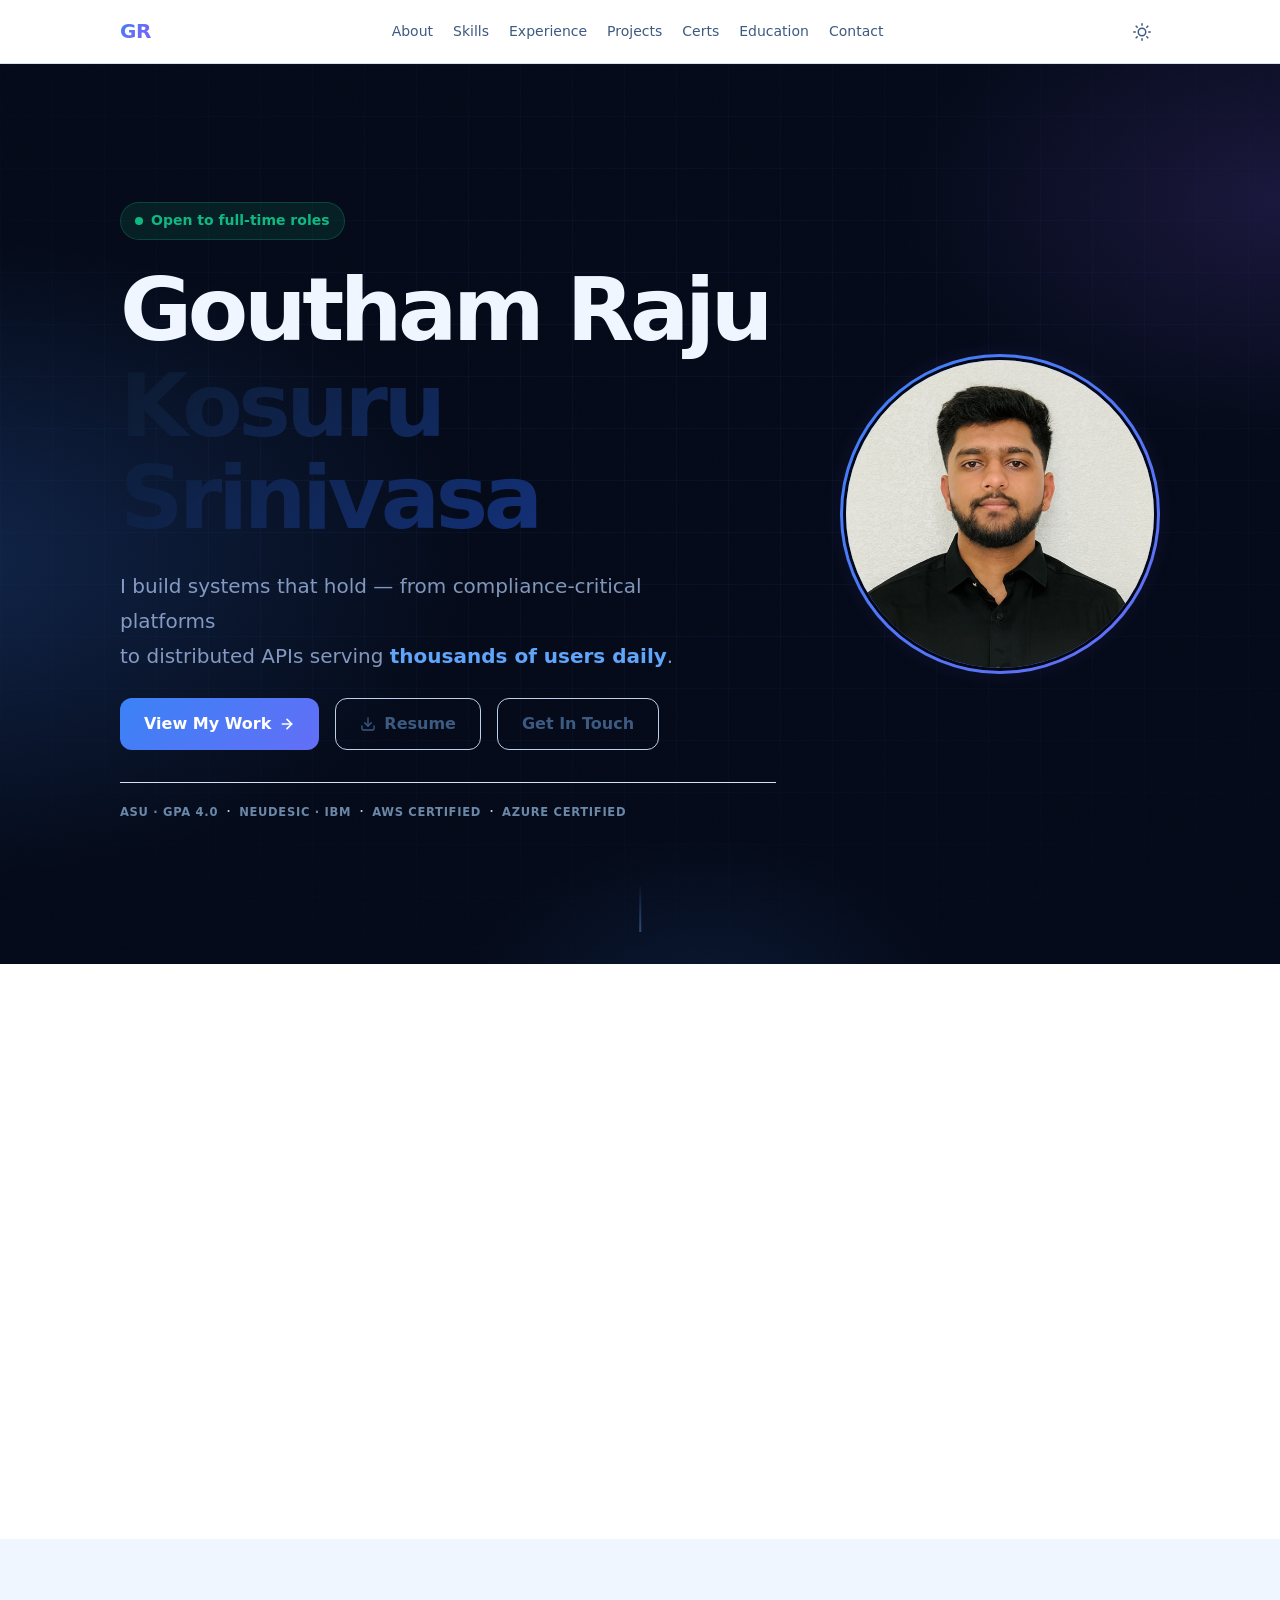
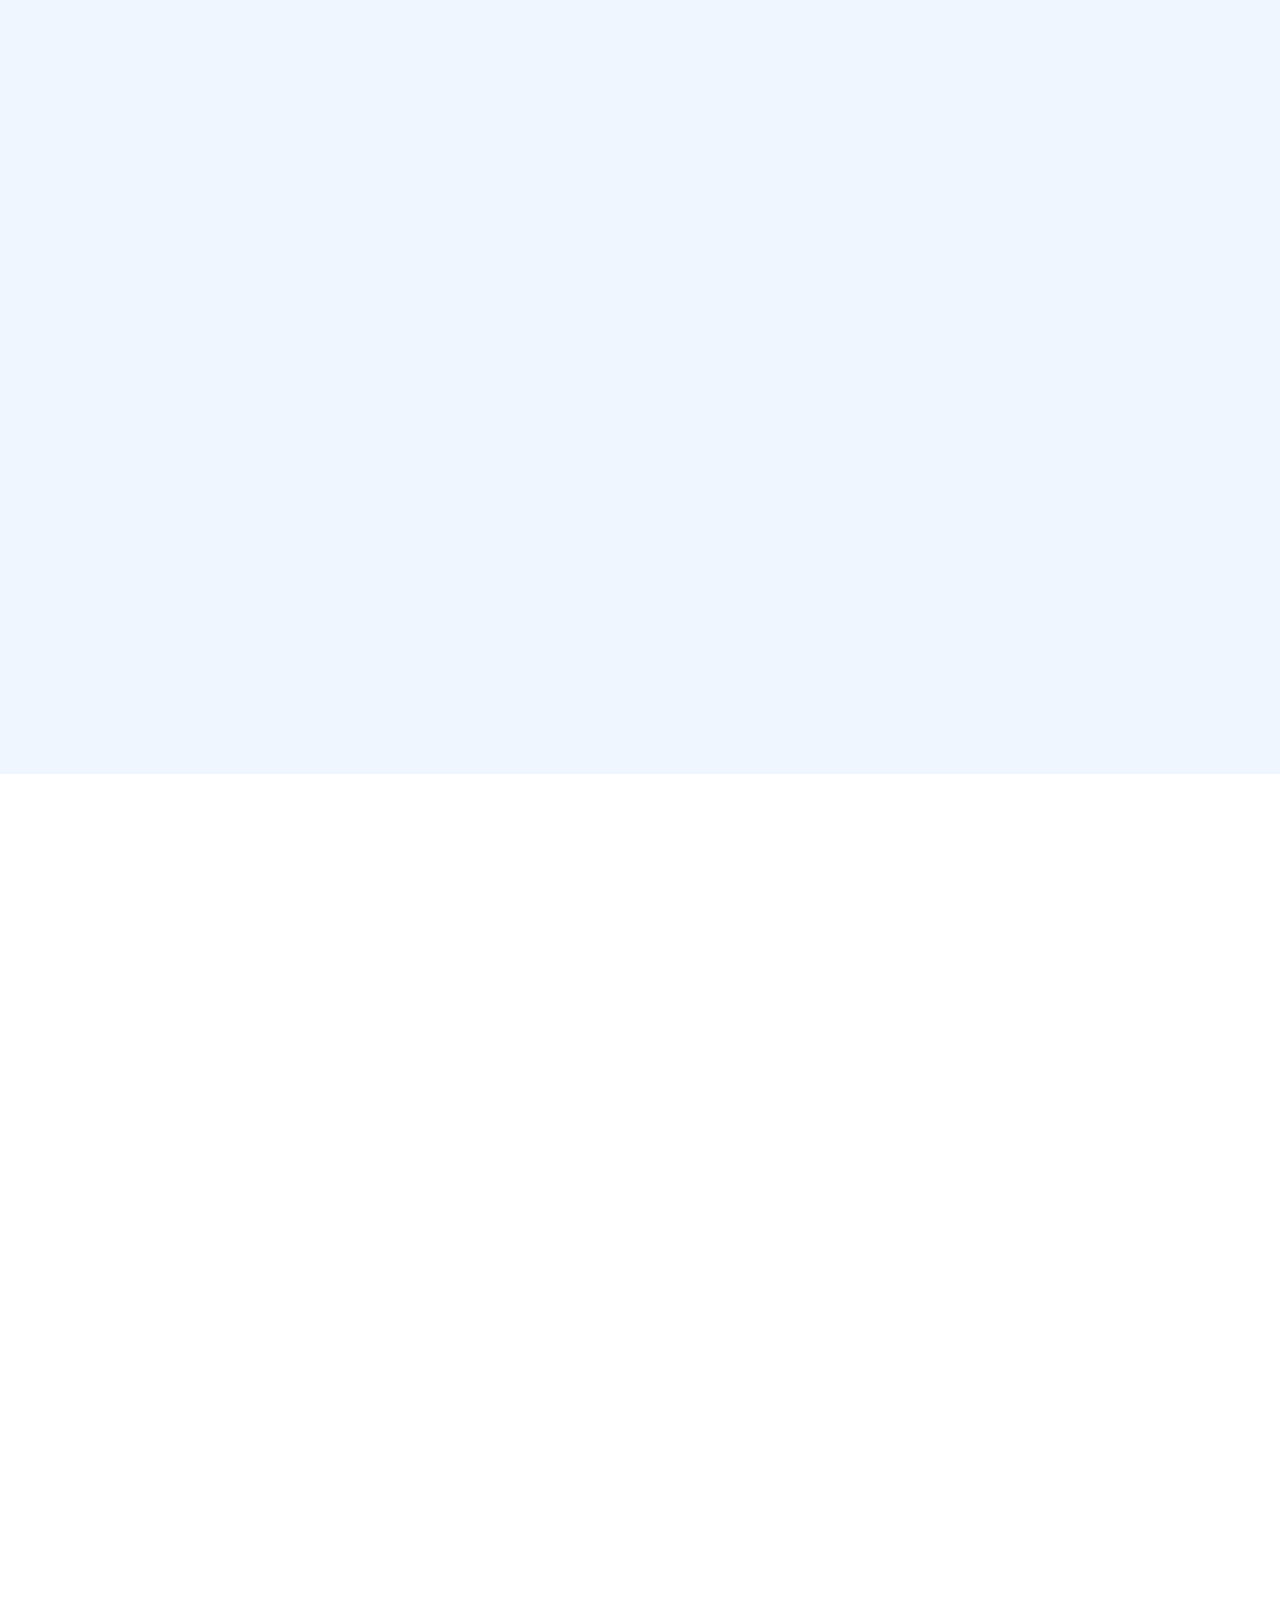
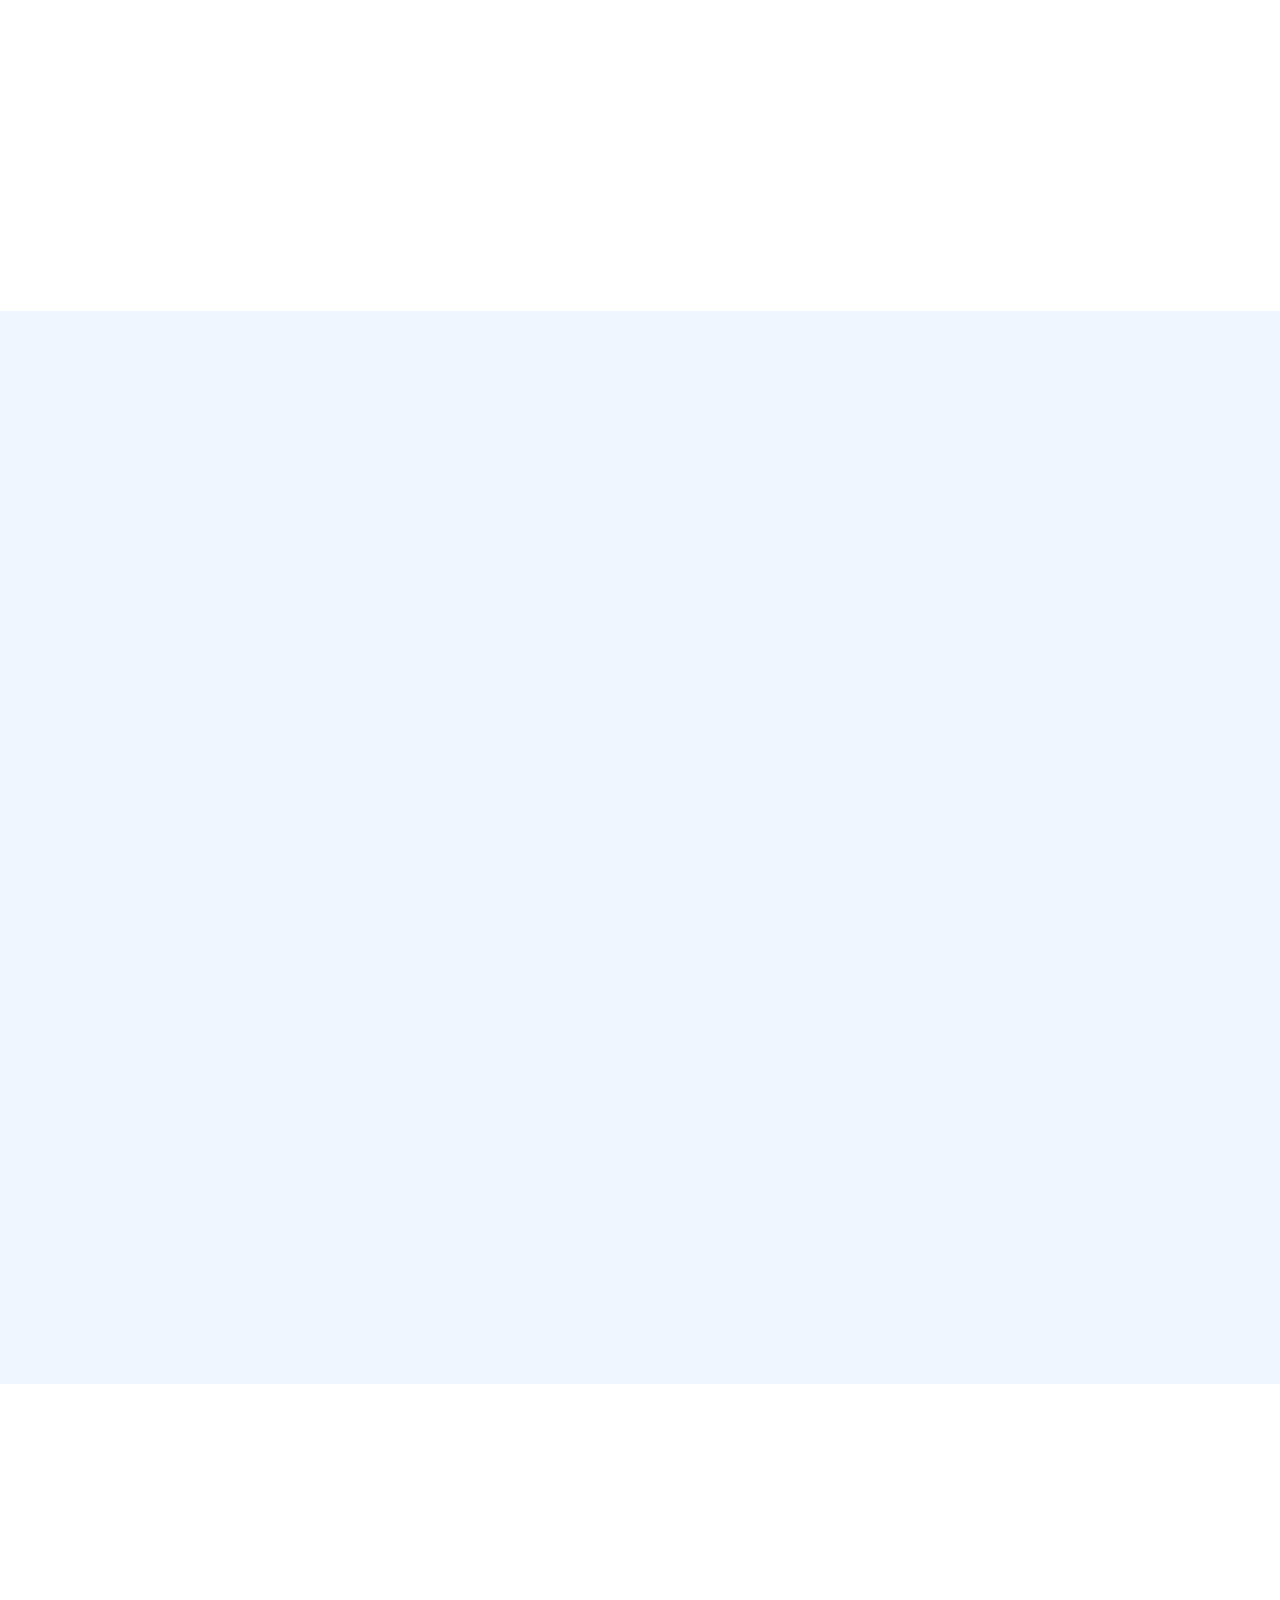
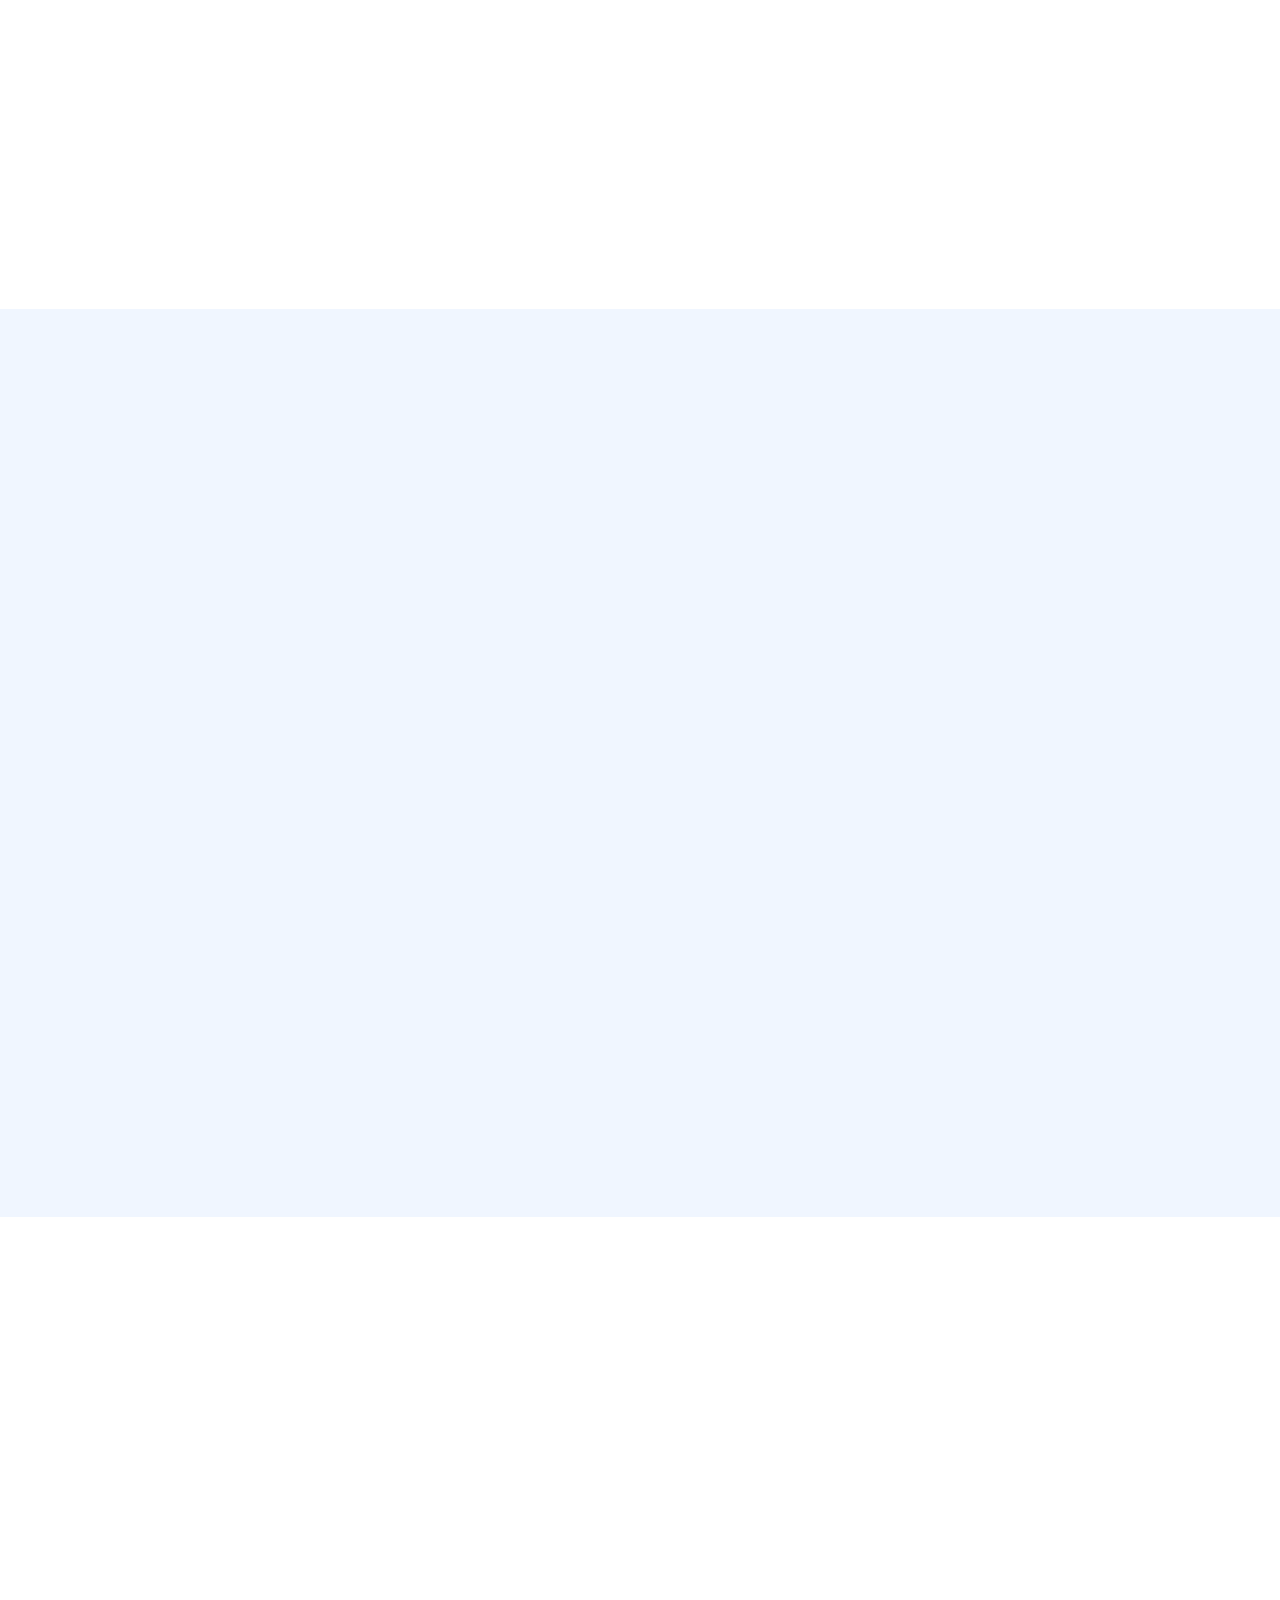
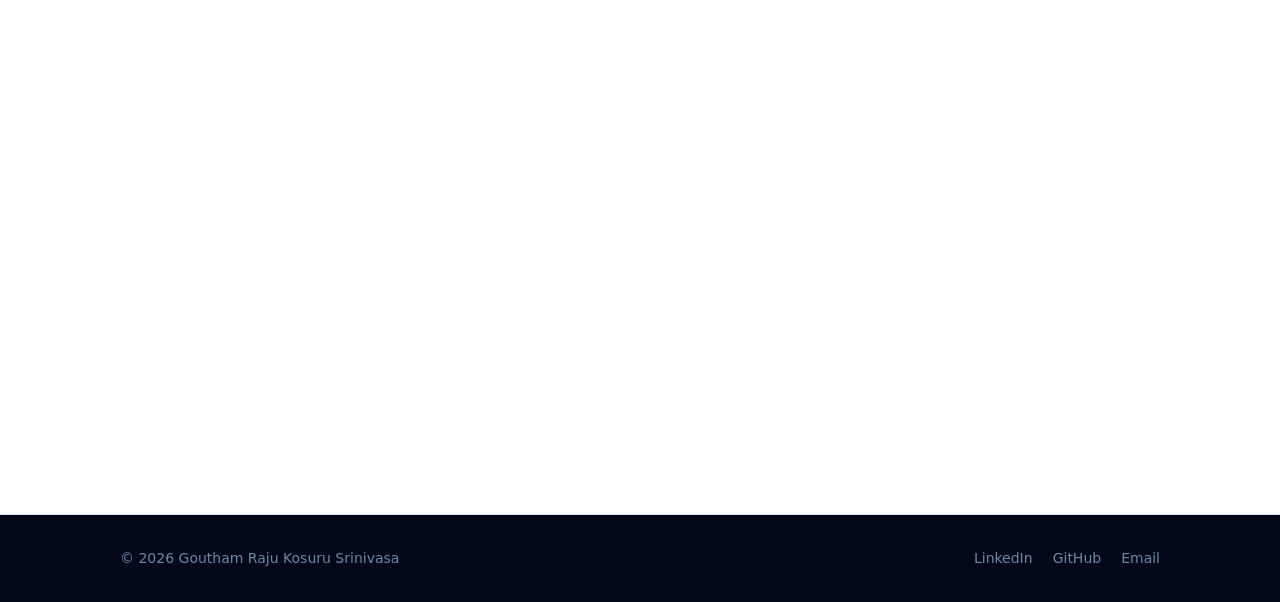
==== commit 188bb273: "Profile Photo updated" ====
--- a/index.html
+++ b/index.html
@@ -158,14 +158,14 @@
               />
             </div>
             <!-- Floating badge decorations -->
-            <div class="hero__photo-badge hero__photo-badge--tl" aria-hidden="true">
+            <!-- <div class="hero__photo-badge hero__photo-badge--tl" aria-hidden="true">
               <span>AWS</span>
               <span>Certified</span>
             </div>
             <div class="hero__photo-badge hero__photo-badge--br" aria-hidden="true">
               <span>GPA</span>
               <span>4.0</span>
-            </div>
+            </div> -->
           </div>
         </div>
 
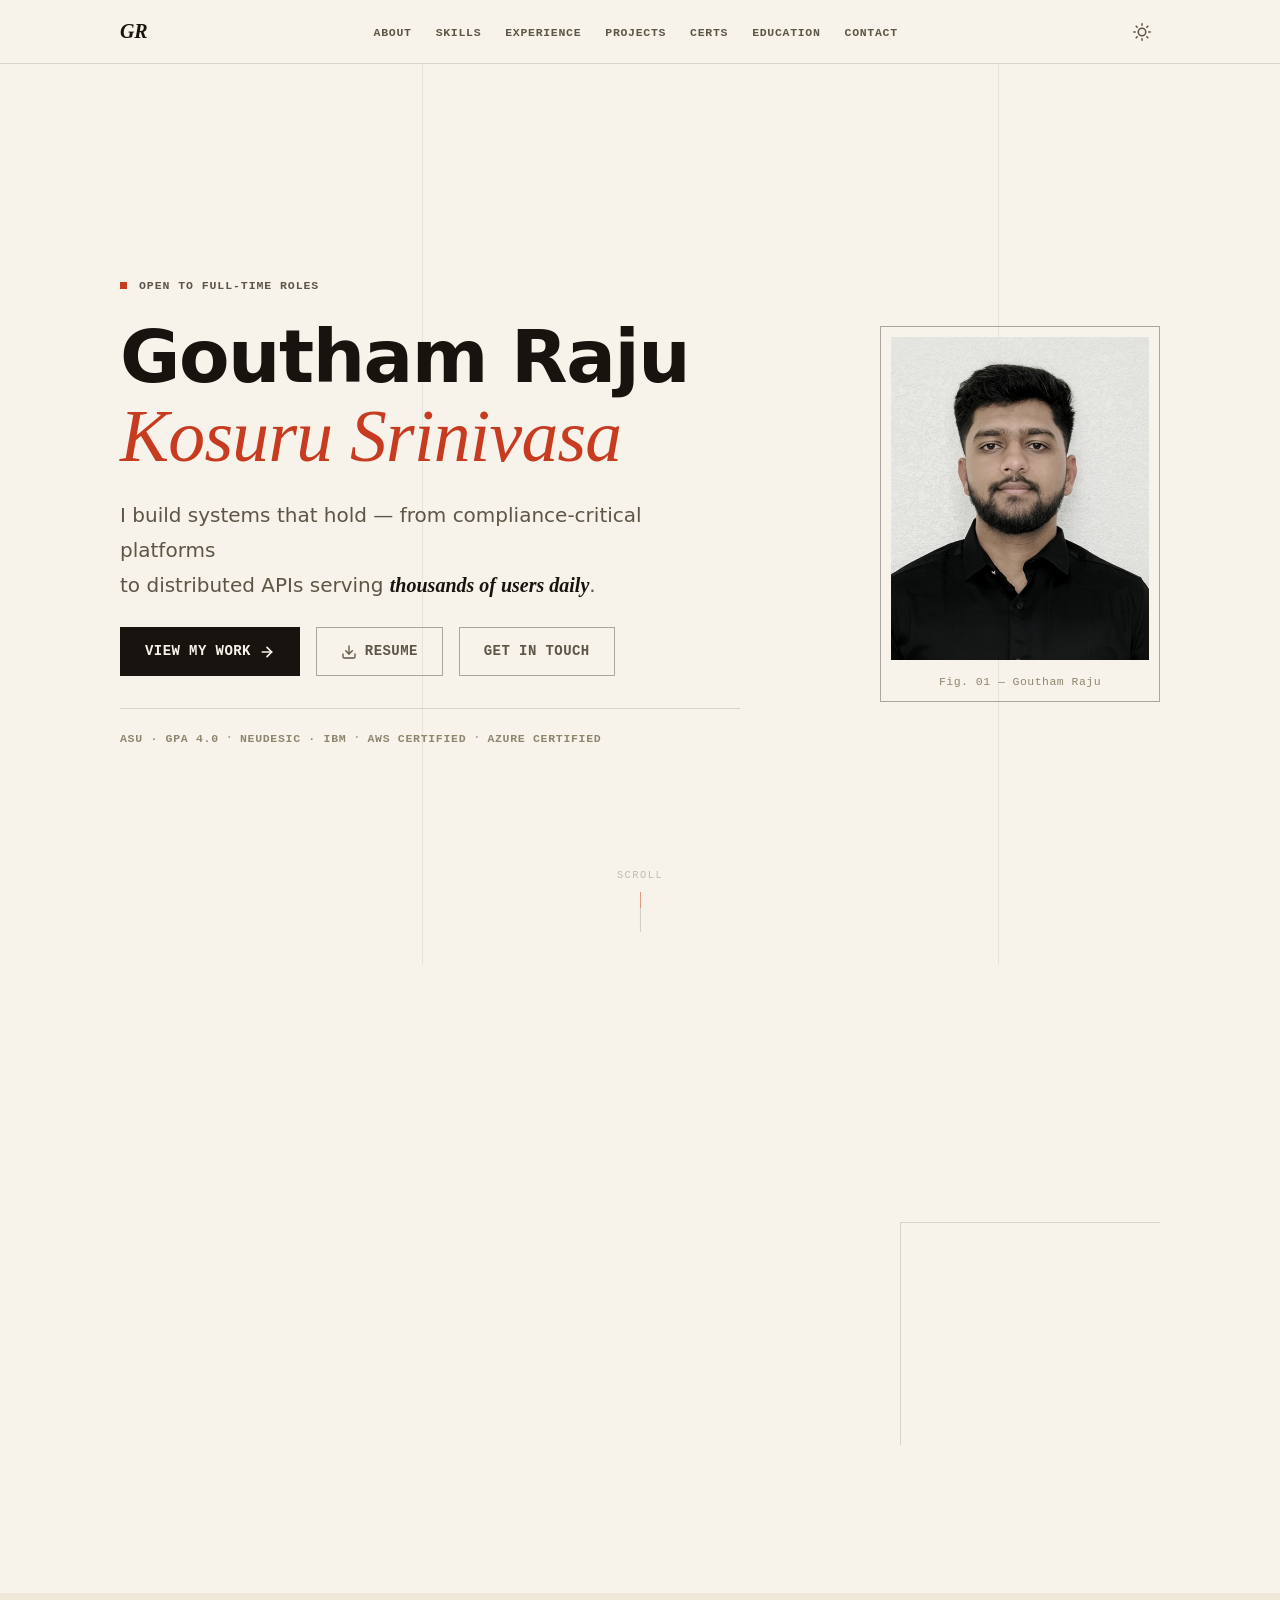
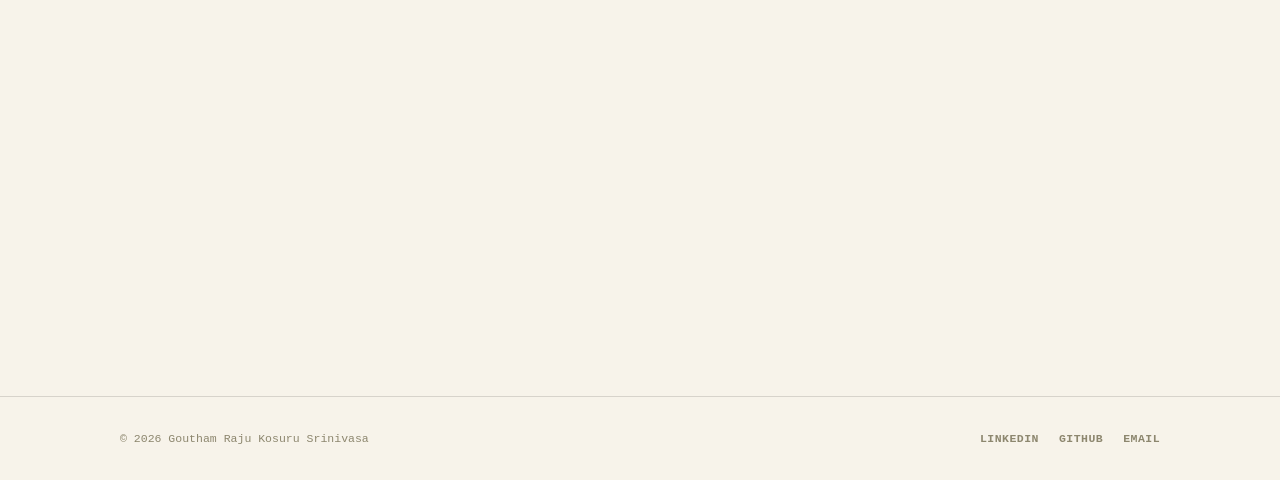
==== commit a2c6d54a: "Update resume content and redesign site with editorial/Swiss aesthetic Sync experience, skills, and " ====
--- a/index.html
+++ b/index.html
@@ -33,7 +33,7 @@
 
   <link rel="preconnect" href="https://fonts.googleapis.com" />
   <link rel="preconnect" href="https://fonts.gstatic.com" crossorigin />
-  <link href="https://fonts.googleapis.com/css2?family=Inter:wght@400;500;600;700;800;900&display=swap" rel="stylesheet" />
+  <link href="https://fonts.googleapis.com/css2?family=Fraunces:ital,opsz,wght@0,9..144,300;0,9..144,400;0,9..144,500;0,9..144,600;0,9..144,700;1,9..144,400;1,9..144,500;1,9..144,600&family=Archivo:wght@400;500;600;700;800&display=swap" rel="stylesheet" />
 
   <link rel="stylesheet" href="./css/style.css" />
   <link rel="stylesheet" href="./css/animations.css" />
@@ -55,7 +55,7 @@
       { "@type": "EducationalOrganization", "name": "Arizona State University" },
       { "@type": "EducationalOrganization", "name": "Visvesvaraya Technological University" }
     ],
-    "knowsAbout": ["TypeScript","React","Node.js",".NET Core","AWS","Azure","Python","FastAPI","PostgreSQL","LangChain"]
+    "knowsAbout": ["TypeScript","React","Angular","NestJS",".NET Core","AWS","Azure","Python","FastAPI","PostgreSQL","LangChain"]
   }
   </script>
 </head>
@@ -97,10 +97,7 @@
 
     <!-- ===== HERO ===== -->
     <section class="hero" id="hero" aria-label="Introduction">
-      <!-- Decorative backgrounds -->
-      <div class="hero__grid"  aria-hidden="true"></div>
-      <div class="hero__glow"  aria-hidden="true"></div>
-      <div class="hero__noise" aria-hidden="true"></div>
+      <div class="hero__rule" aria-hidden="true"></div>
 
       <div class="container">
         <div class="hero__inner">
@@ -147,7 +144,7 @@
 
         <!-- Profile photo -->
         <div class="hero__photo-col">
-          <div class="hero__photo-frame">
+          <figure class="hero__photo-frame">
             <div class="hero__photo-inner">
               <img
                 src="./assets/images/profile.jpg"
@@ -157,16 +154,8 @@
                 loading="eager"
               />
             </div>
-            <!-- Floating badge decorations -->
-            <!-- <div class="hero__photo-badge hero__photo-badge--tl" aria-hidden="true">
-              <span>AWS</span>
-              <span>Certified</span>
-            </div>
-            <div class="hero__photo-badge hero__photo-badge--br" aria-hidden="true">
-              <span>GPA</span>
-              <span>4.0</span>
-            </div> -->
-          </div>
+            <figcaption class="hero__photo-caption">Fig. 01 — Goutham Raju</figcaption>
+          </figure>
         </div>
 
         </div><!-- end hero__inner -->
@@ -174,6 +163,7 @@
 
       <!-- Scroll indicator -->
       <div class="hero__scroll" aria-hidden="true">
+        <span class="hero__scroll-label">Scroll</span>
         <div class="hero__scroll-bar"></div>
       </div>
     </section>
@@ -182,7 +172,7 @@
     <section class="section" id="about" aria-label="About me">
       <div class="container">
         <div class="section__header reveal">
-          <span class="section__label">About</span>
+          <span class="section__label"><span class="section__label__num">01</span>About</span>
           <h2 class="section__title">Who I Am</h2>
         </div>
         <div class="about__layout">
@@ -216,7 +206,7 @@
     <section class="section section--alt" id="skills" aria-label="Technical skills">
       <div class="container">
         <div class="section__header reveal">
-          <span class="section__label">Skills</span>
+          <span class="section__label"><span class="section__label__num">02</span>Skills</span>
           <h2 class="section__title">Tech Stack</h2>
         </div>
         <div class="skills__grid">
@@ -227,34 +217,35 @@
               Languages
             </h3>
             <ul class="skill-tags" role="list">
-              <li class="skill-tag">TypeScript</li><li class="skill-tag">JavaScript</li>
-              <li class="skill-tag">C#</li><li class="skill-tag">Python</li>
-              <li class="skill-tag">Java</li><li class="skill-tag">C++</li>
-              <li class="skill-tag">HTML5</li><li class="skill-tag">CSS3</li>
+              <li class="skill-tag">C#</li><li class="skill-tag">Java</li>
+              <li class="skill-tag">Python</li><li class="skill-tag">TypeScript</li>
+              <li class="skill-tag">JavaScript</li><li class="skill-tag">HTML</li>
+              <li class="skill-tag">CSS</li><li class="skill-tag">SQL</li>
             </ul>
           </div>
 
           <div class="skill-category reveal">
             <h3 class="skill-category__title">
               <span class="skill-category__dot" aria-hidden="true"></span>
-              Frontend
+              Technologies &amp; Frameworks
             </h3>
             <ul class="skill-tags" role="list">
-              <li class="skill-tag">React.js</li><li class="skill-tag">Next.js</li>
-              <li class="skill-tag">Angular</li><li class="skill-tag">Tailwind CSS</li>
-              <li class="skill-tag">Redux</li><li class="skill-tag">NgRx</li>
+              <li class="skill-tag">.NET Core</li><li class="skill-tag">ASP.NET Core Web API</li>
+              <li class="skill-tag">FastAPI</li><li class="skill-tag">NestJS</li>
+              <li class="skill-tag">Angular</li><li class="skill-tag">React.js</li>
+              <li class="skill-tag">Next.js</li>
             </ul>
           </div>
 
           <div class="skill-category reveal">
             <h3 class="skill-category__title">
               <span class="skill-category__dot" aria-hidden="true"></span>
-              Backend &amp; APIs
+              Developer Tools
             </h3>
             <ul class="skill-tags" role="list">
-              <li class="skill-tag">Node.js</li><li class="skill-tag">.NET Core</li>
-              <li class="skill-tag">FastAPI</li><li class="skill-tag">REST APIs</li>
-              <li class="skill-tag">GraphQL</li><li class="skill-tag">Microservices</li>
+              <li class="skill-tag">VS Code</li><li class="skill-tag">Git</li>
+              <li class="skill-tag">GitHub Actions</li><li class="skill-tag">Postman</li>
+              <li class="skill-tag">Docker</li>
             </ul>
           </div>
 
@@ -264,46 +255,35 @@
               Cloud &amp; DevOps
             </h3>
             <ul class="skill-tags" role="list">
-              <li class="skill-tag">Azure</li><li class="skill-tag">AWS Lambda</li>
-              <li class="skill-tag">API Gateway</li><li class="skill-tag">AWS Bedrock</li>
-              <li class="skill-tag">Docker</li><li class="skill-tag">Kubernetes</li>
-              <li class="skill-tag">CI/CD</li>
+              <li class="skill-tag">AWS Lambda</li><li class="skill-tag">API Gateway</li>
+              <li class="skill-tag">DynamoDB</li><li class="skill-tag">S3</li>
+              <li class="skill-tag">SQS</li><li class="skill-tag">AWS Bedrock</li>
+              <li class="skill-tag">SAM</li><li class="skill-tag">CloudFormation</li>
+              <li class="skill-tag">EC2</li><li class="skill-tag">Azure App Services</li>
+              <li class="skill-tag">Azure DevOps</li><li class="skill-tag">Application Insights</li>
             </ul>
           </div>
 
           <div class="skill-category reveal">
             <h3 class="skill-category__title">
               <span class="skill-category__dot" aria-hidden="true"></span>
-              Databases
+              Database &amp; Storage
             </h3>
             <ul class="skill-tags" role="list">
               <li class="skill-tag">PostgreSQL</li><li class="skill-tag">SQL Server</li>
               <li class="skill-tag">DynamoDB</li><li class="skill-tag">MongoDB</li>
-              <li class="skill-tag">Supabase</li>
-            </ul>
-          </div>
-
-          <div class="skill-category reveal">
-            <h3 class="skill-category__title">
-              <span class="skill-category__dot skill-category__dot--purple" aria-hidden="true"></span>
-              AI &amp; ML
-            </h3>
-            <ul class="skill-tags" role="list">
-              <li class="skill-tag skill-tag--purple">LangChain</li>
-              <li class="skill-tag skill-tag--purple">AWS Bedrock</li>
-              <li class="skill-tag skill-tag--purple">TensorFlow Lite</li>
-              <li class="skill-tag skill-tag--purple">OpenCV</li>
-              <li class="skill-tag skill-tag--purple">NLP</li>
-              <li class="skill-tag skill-tag--purple">Computer Vision</li>
+              <li class="skill-tag">Query Optimization</li><li class="skill-tag">Schema Design</li>
             </ul>
           </div>
 
           <div class="skill-category reveal">
             <h3 class="skill-category__title">
               <span class="skill-category__dot skill-category__dot--green" aria-hidden="true"></span>
-              AI Tooling
+              AI / LLM Tools &amp; Agents
             </h3>
             <ul class="skill-tags" role="list">
+              <li class="skill-tag skill-tag--green">LangChain</li>
+              <li class="skill-tag skill-tag--green">AWS Bedrock</li>
               <li class="skill-tag skill-tag--green">Claude Code</li>
               <li class="skill-tag skill-tag--green">GitHub Copilot</li>
               <li class="skill-tag skill-tag--green">Cursor</li>
@@ -318,7 +298,7 @@
     <section class="section" id="experience" aria-label="Work experience">
       <div class="container">
         <div class="section__header reveal">
-          <span class="section__label">Experience</span>
+          <span class="section__label"><span class="section__label__num">03</span>Experience</span>
           <h2 class="section__title">Where I've Worked</h2>
         </div>
         <div class="timeline">
@@ -331,7 +311,7 @@
             <div class="timeline__body">
               <div class="timeline__header">
                 <div>
-                  <h3 class="timeline__role">Software Engineer</h3>
+                  <h3 class="timeline__role">Software Engineer <span class="timeline__role-note">(Volunteer)</span></h3>
                   <p class="timeline__company">Community Dreams Foundation</p>
                 </div>
                 <span class="timeline__period">
@@ -340,15 +320,16 @@
                 </span>
               </div>
               <ul class="timeline__bullets">
-                <li>Architected STEM-Link Platform end-to-end — API layer, React/Next.js front-end, 76-table PostgreSQL schema</li>
-                <li>Implemented AES-256 encrypted storage, signed URL access controls, NIST-aligned RBAC (Student, Employer, Admin)</li>
-                <li>Built 72-test regression suite covering RBAC, state transitions, and race conditions — all passing</li>
+                <li>Rebuilt a compliance-critical platform from scratch after finding the existing codebase was entirely hardcoded UI with no functional backend; designed a PostgreSQL schema with enforced state transitions and row-level security</li>
+                <li>Implemented RBAC with AES-256 encrypted storage and immutable audit trails, enforcing access boundaries at the database level</li>
+                <li>Established a 26-test automated suite validating data integrity and concurrent state transitions, integrated into a CI/CD pipeline via Docker and GitHub Actions, all passing before feature work began</li>
+                <li>Built structured logging and observability dashboards before the first user onboarded, enabling proactive detection of data integrity issues via state machine trace analysis; onboarded 20+ beta users across three distinct roles</li>
               </ul>
               <div class="stack-row">
-                <span class="stack-tag">React</span><span class="stack-tag">Next.js</span>
-                <span class="stack-tag">TypeScript</span><span class="stack-tag">FastAPI</span>
-                <span class="stack-tag">PostgreSQL</span><span class="stack-tag">Supabase</span>
-                <span class="stack-tag">Docker</span>
+                <span class="stack-tag">Python</span><span class="stack-tag">FastAPI</span>
+                <span class="stack-tag">PostgreSQL</span><span class="stack-tag">C#</span>
+                <span class="stack-tag">React</span><span class="stack-tag">Docker</span>
+                <span class="stack-tag">GitHub Actions</span>
               </div>
             </div>
           </article>
@@ -361,22 +342,22 @@
             <div class="timeline__body">
               <div class="timeline__header">
                 <div>
-                  <h3 class="timeline__role">Software Engineer</h3>
+                  <h3 class="timeline__role">Software Development Engineer</h3>
                   <p class="timeline__company">Neudesic <span class="timeline__company-note">(An IBM Company)</span></p>
                 </div>
                 <span class="timeline__period">Feb 2022 – Jan 2024</span>
               </div>
               <ul class="timeline__bullets">
-                <li>Engineered full-stack features across 3 production apps serving 2,000+ daily users — zero data-loss incidents over 2 years</li>
-                <li>Cut API latency by <strong>32%</strong> redesigning N+1 query patterns; reduced frontend errors by <strong>40%</strong> via TypeScript migration</li>
-                <li>Maintained <strong>99.5% uptime</strong> SLA as on-call DRI; improved CI/CD reliability by 25%</li>
-                <li>Built reusable React + Angular component library adopted across all 3 codebases</li>
+                <li>Delivered three connected web and mobile applications for SLB (Schlumberger), a global oilfield services company, replacing manual phone-based booking with a customer portal, employee app, and admin dashboard synced in real time, serving 2,000+ daily users</li>
+                <li>Diagnosed a high-impact SQL performance defect using SQL Server Profiler, identifying N+1 query patterns firing sequential calls per request; rewrote the data access layer with batched JOINs and composite indexes, cutting API latency by <strong>32%</strong></li>
+                <li>Led a TypeScript migration across all three codebases, eliminating a recurring class of null-reference errors caught only in production; reduced runtime errors by <strong>40%</strong></li>
+                <li>Established production monitoring using Azure Application Insights, diagnosing and resolving incidents end-to-end; improved CI/CD pipeline reliability by 25% through root cause analysis of recurring build failures, maintaining <strong>99.5% uptime</strong></li>
               </ul>
               <div class="stack-row">
                 <span class="stack-tag">C#</span><span class="stack-tag">.NET Core</span>
-                <span class="stack-tag">TypeScript</span><span class="stack-tag">Angular</span>
-                <span class="stack-tag">React</span><span class="stack-tag">Azure</span>
-                <span class="stack-tag">PostgreSQL</span><span class="stack-tag">Microservices</span>
+                <span class="stack-tag">Angular</span><span class="stack-tag">TypeScript</span>
+                <span class="stack-tag">SQL Server</span><span class="stack-tag">Azure Application Insights</span>
+                <span class="stack-tag">Azure DevOps</span>
               </div>
             </div>
           </article>
@@ -388,19 +369,20 @@
             <div class="timeline__body">
               <div class="timeline__header">
                 <div>
-                  <h3 class="timeline__role">Software Engineer <span class="timeline__role-note">(Internship)</span></h3>
+                  <h3 class="timeline__role">Software Engineer <span class="timeline__role-note">(Intern)</span></h3>
                   <p class="timeline__company">The Sparks Foundation</p>
                 </div>
                 <span class="timeline__period">Aug 2021 – Oct 2021</span>
               </div>
               <ul class="timeline__bullets">
-                <li>Built serverless backend (Lambda + API Gateway + DynamoDB) sustaining 1,000+ daily transactions at sub-300ms latency</li>
-                <li>Automated IaC deployment via AWS SAM — cut provisioning time by <strong>80%</strong></li>
+                <li>Built a serverless, event-driven backend on AWS Lambda and API Gateway, designing a DynamoDB schema with access-pattern-first modeling and GSIs to sustain 1,000+ daily transactions at sub-300ms p95 latency</li>
+                <li>Automated infrastructure provisioning using AWS SAM and CloudFormation, reducing manual environment setup from 45+ minutes to under 10 minutes, cutting provisioning time by <strong>80%</strong></li>
               </ul>
               <div class="stack-row">
                 <span class="stack-tag">Python</span><span class="stack-tag">AWS Lambda</span>
-                <span class="stack-tag">DynamoDB</span><span class="stack-tag">SAM</span>
-                <span class="stack-tag">Docker</span>
+                <span class="stack-tag">API Gateway</span><span class="stack-tag">DynamoDB</span>
+                <span class="stack-tag">SQS</span><span class="stack-tag">SAM</span>
+                <span class="stack-tag">CloudFormation</span>
               </div>
             </div>
           </article>
@@ -413,7 +395,7 @@
     <section class="section section--alt" id="projects" aria-label="Featured projects">
       <div class="container">
         <div class="section__header reveal">
-          <span class="section__label">Projects</span>
+          <span class="section__label"><span class="section__label__num">04</span>Projects</span>
           <h2 class="section__title">Selected Work</h2>
         </div>
         <div class="projects__grid">
@@ -423,30 +405,17 @@
               <div class="project-card__number" aria-hidden="true">01</div>
             </div>
             <h3 class="project-card__title">Multi-Agent AI Document Processing Pipeline</h3>
-            <p class="project-card__desc">Distributed multi-agent LLM system processing 500+ documents per batch with 60% reduction in manual processing time. Classify → extract → validate pipeline with modular FastAPI backend and React.js human-in-the-loop review UI.</p>
+            <p class="project-card__desc">Architected a fault-tolerant, event-driven pipeline with three specialized agents (classify → extract → validate) orchestrated via SQS with dead letter queues and exponential backoff retry, ensuring failed messages never block downstream processing. Implemented idempotency checks so redelivered messages under SQS's at-least-once guarantee never process a document twice; DynamoDB for agent state and audit persistence.</p>
             <div class="stack-row">
               <span class="stack-tag">AWS Bedrock</span><span class="stack-tag">LangChain</span>
               <span class="stack-tag">FastAPI</span><span class="stack-tag">Python</span>
-              <span class="stack-tag">React.js</span><span class="stack-tag">Next.js</span>
-            </div>
-          </article>
-
-          <article class="project-card reveal" aria-label="Distributed Telemetry Pipeline">
+              <span class="stack-tag">SQS</span><span class="stack-tag">DynamoDB</span>
+            </div>
+          </article>
+
+          <article class="project-card project-card--featured reveal" aria-label="Object Detector for Visually Impaired">
             <div class="project-card__top">
               <div class="project-card__number" aria-hidden="true">02</div>
-            </div>
-            <h3 class="project-card__title">Distributed Telemetry &amp; Performance Analytics Pipeline</h3>
-            <p class="project-card__desc">High-throughput telemetry ingestion system applying anomaly detection across distributed services. Reduced performance incidents by 28% and cut mean investigation time through automated dashboards.</p>
-            <div class="stack-row">
-              <span class="stack-tag">Python</span><span class="stack-tag">Node.js</span>
-              <span class="stack-tag">AWS</span><span class="stack-tag">Docker</span>
-              <span class="stack-tag">Distributed Logging</span>
-            </div>
-          </article>
-
-          <article class="project-card project-card--featured reveal" aria-label="Object Detector for Visually Impaired">
-            <div class="project-card__top">
-              <div class="project-card__number" aria-hidden="true">03</div>
             </div>
             <div class="project-card__badges">
               <span class="badge badge--research">Published Research</span>
@@ -463,19 +432,19 @@
 
           <article class="project-card reveal" aria-label="Secure Task Management System">
             <div class="project-card__top">
-              <div class="project-card__number" aria-hidden="true">04</div>
+              <div class="project-card__number" aria-hidden="true">03</div>
             </div>
             <div class="project-card__badges">
               <span class="badge badge--arch">Full-Stack</span>
               <span class="badge badge--arch">Multi-Tenant</span>
             </div>
             <h3 class="project-card__title">Secure Task Management System</h3>
-            <p class="project-card__desc">Production-ready multi-tenant task management platform built on a NestJS + Angular Nx monorepo. Implements NIST-aligned RBAC (Admin / Manager / User), JWT + Passport.js auth, organisation-scoped data isolation, and an interactive Kanban board with drag-and-drop. Shared DTO library eliminates FE/BE duplication; TypeORM-backed with PostgreSQL-ready schema.</p>
+            <p class="project-card__desc">Built a production-ready full-stack application in an Nx monorepo with JWT authentication, database-enforced three-role RBAC, and a shared TypeScript DTO library eliminating contract drift between frontend and backend. Designed a multi-tenant PostgreSQL schema with row-level data isolation and comprehensive automated test coverage, deployed via a Docker-based CI/CD pipeline.</p>
             <div class="stack-row">
               <span class="stack-tag">NestJS</span><span class="stack-tag">Angular</span>
-              <span class="stack-tag">TypeScript</span><span class="stack-tag">TypeORM</span>
-              <span class="stack-tag">PostgreSQL</span><span class="stack-tag">JWT</span>
-              <span class="stack-tag">Nx</span><span class="stack-tag">Docker</span>
+              <span class="stack-tag">TypeScript</span><span class="stack-tag">PostgreSQL</span>
+              <span class="stack-tag">JWT</span><span class="stack-tag">Docker</span>
+              <span class="stack-tag">Nx</span>
             </div>
           </article>
 
@@ -487,7 +456,7 @@
     <section class="section" id="certifications" aria-label="Professional certifications">
       <div class="container">
         <div class="section__header reveal">
-          <span class="section__label">Certifications</span>
+          <span class="section__label"><span class="section__label__num">05</span>Certifications</span>
           <h2 class="section__title">Credentials</h2>
         </div>
         <div class="certs__grid">
@@ -544,7 +513,7 @@
     <section class="section section--alt" id="education" aria-label="Education">
       <div class="container">
         <div class="section__header reveal">
-          <span class="section__label">Education</span>
+          <span class="section__label"><span class="section__label__num">06</span>Education</span>
           <h2 class="section__title">Academic Background</h2>
         </div>
         <div class="edu__grid">
@@ -580,7 +549,7 @@
         </div>
 
         <div class="section__header section__header--sub reveal">
-          <span class="section__label">Publication</span>
+          <span class="section__label"><span class="section__label__num">07</span>Publication</span>
           <h2 class="section__title" id="publication">Research</h2>
         </div>
         <article class="pub-card reveal" aria-label="Published research paper">
@@ -599,7 +568,7 @@
     <section class="section" id="contact" aria-label="Contact">
       <div class="container">
         <div class="section__header reveal">
-          <span class="section__label">Contact</span>
+          <span class="section__label"><span class="section__label__num">08</span>Contact</span>
           <h2 class="section__title">Let's Work Together</h2>
           <p class="section__subtitle">Open to full-time SWE/SDE roles — on-site, hybrid, or remote. Open to relocation.</p>
         </div>
@@ -613,7 +582,7 @@
               </div>
               <div class="resume-card__body">
                 <p class="resume-card__title">Download Resume</p>
-                <p class="resume-card__meta">PDF · Updated Jun 2026</p>
+                <p class="resume-card__meta">PDF · Updated Jul 2026</p>
               </div>
               <svg class="resume-card__arrow" xmlns="http://www.w3.org/2000/svg" width="18" height="18" viewBox="0 0 24 24" fill="none" stroke="currentColor" stroke-width="2" stroke-linecap="round" stroke-linejoin="round" aria-hidden="true"><path d="M21 15v4a2 2 0 0 1-2 2H5a2 2 0 0 1-2-2v-4"/><polyline points="7 10 12 15 17 10"/><line x1="12" y1="15" x2="12" y2="3"/></svg>
             </a>
--- a/css/style.css
+++ b/css/style.css
@@ -1,50 +1,33 @@
 /* ============================================================
-   DESIGN TOKENS
+   DESIGN TOKENS — editorial / Swiss system
+   Ink + paper, one accent, hairlines instead of shadows.
    ============================================================ */
 :root {
   /* ---- Core palette — dark (default) ---- */
-  --bg:            #020817;
-  --bg-alt:        #060f23;
-  --bg-card:       #0c1829;
-  --bg-card-hover: #0f1f35;
-  --bg-input:      #0a1525;
+  --bg:            #131210;
+  --bg-alt:        #1a1815;
+  --bg-card:       transparent;
+  --bg-card-hover: rgba(244,239,228,0.03);
+  --bg-input:      rgba(244,239,228,0.02);
 
   /* ---- Text ---- */
-  --text:   #e8f1ff;
-  --text-2: #7b9bc4;
-  --text-3: #4a6580;
-
-  /* ---- Accent system ---- */
-  --blue:         #3b82f6;
-  --blue-light:   #60a5fa;
-  --indigo:       #6366f1;
-  --purple:       #8b5cf6;
-  --purple-light: #a78bfa;
-  --green:        #10b981;
-  --green-dim:    rgba(16,185,129,0.12);
-  --amber:        #f59e0b;
-
-  /* ---- Gradients ---- */
-  --g-accent:    linear-gradient(135deg, #3b82f6 0%, #8b5cf6 100%);
-  --g-accent-r:  linear-gradient(135deg, #8b5cf6 0%, #3b82f6 100%);
-  --g-text-hero: linear-gradient(140deg, #ffffff 0%, #bfdbfe 55%, #c4b5fd 100%);
-  --g-blue-glow: linear-gradient(135deg, rgba(59,130,246,0.15) 0%, transparent 60%);
-
-  /* ---- Borders ---- */
-  --border:       #112035;
-  --border-light: #1a3050;
-  --border-focus: rgba(59,130,246,0.6);
-
-  /* ---- Shadows / Glows ---- */
-  --shadow-card:    0 1px 4px rgba(0,0,0,0.5), 0 8px 24px rgba(0,0,0,0.4);
-  --glow-blue-sm:   0 0 20px rgba(59,130,246,0.18);
-  --glow-blue-md:   0 0 40px rgba(59,130,246,0.22);
-  --glow-purple-sm: 0 0 20px rgba(139,92,246,0.18);
-
-  /* ---- Dims ---- */
-  --blue-dim:   rgba(59,130,246,0.1);
-  --indigo-dim: rgba(99,102,241,0.1);
-  --purple-dim: rgba(139,92,246,0.1);
+  --text:   #f3eee2;
+  --text-2: #b6ae9d;
+  --text-3: #837c6b;
+
+  /* ---- Accent — one sharp color, used sparingly ---- */
+  --accent:      #e34e2e;
+  --accent-2:    #f06a49;
+  --accent-ink:  #131210;
+  --accent-dim:  rgba(227,78,46,0.1);
+
+  /* ---- Borders (hairlines, not shadows) ---- */
+  --border:        rgba(243,238,226,0.14);
+  --border-strong: rgba(243,238,226,0.32);
+  --border-focus:  var(--accent);
+
+  /* ---- Legacy shadow tokens kept flat/off ---- */
+  --shadow-card: none;
 
   /* ---- Spacing scale ---- */
   --sp-1:  0.25rem;  --sp-2:  0.5rem;   --sp-3:  0.75rem;
@@ -57,9 +40,14 @@
   --fs-lg:   1.125rem; --fs-xl:  1.25rem;  --fs-2xl:  1.5rem;
   --fs-3xl:  1.875rem; --fs-4xl: 2.25rem;  --fs-5xl:  3rem;
 
-  /* ---- Radius ---- */
-  --r-sm: 0.25rem; --r-md: 0.5rem; --r-lg: 0.75rem;
-  --r-xl: 1rem;    --r-2xl: 1.25rem; --r-full: 9999px;
+  /* ---- Fonts ---- */
+  --font-display: 'Fraunces', 'Iowan Old Style', ui-serif, Georgia, serif;
+  --font-body:    'Archivo', system-ui, -apple-system, 'Segoe UI', sans-serif;
+  --font-mono:    'SF Mono', 'IBM Plex Mono', 'Fira Code', Consolas, monospace;
+
+  /* ---- Radius — mostly square, editorial ---- */
+  --r-sm: 1px; --r-md: 2px; --r-lg: 2px;
+  --r-xl: 2px; --r-2xl: 2px; --r-full: 9999px;
 
   /* ---- Motion ---- */
   --t-fast:   150ms ease;
@@ -72,21 +60,20 @@
 
 /* ---- Light theme overrides ---- */
 [data-theme="light"] {
-  --bg:            #ffffff;
-  --bg-alt:        #f0f6ff;
-  --bg-card:       #ffffff;
-  --bg-card-hover: #f0f6ff;
-  --bg-input:      #ffffff;
-  --text:          #0c1a2e;
-  --text-2:        #3d5a80;
-  --text-3:        #6b88a8;
-  --border:        #d4e2f4;
-  --border-light:  #bdd0ea;
-  --shadow-card:   0 1px 4px rgba(0,50,100,0.07), 0 8px 24px rgba(0,50,100,0.06);
-  --glow-blue-sm:  0 0 20px rgba(59,130,246,0.12);
-  --glow-blue-md:  0 0 40px rgba(59,130,246,0.15);
-  --blue-dim:      rgba(59,130,246,0.08);
-  --g-text-hero:   linear-gradient(140deg, #0c1a2e 0%, #1d4ed8 55%, #7c3aed 100%);
+  --bg:            #f7f3ea;
+  --bg-alt:        #efe8d8;
+  --bg-card:       transparent;
+  --bg-card-hover: rgba(22,20,15,0.025);
+  --bg-input:      rgba(22,20,15,0.02);
+  --text:          #17140f;
+  --text-2:        #5c5646;
+  --text-3:        #8d876f;
+  --accent:        #c73c20;
+  --accent-2:      #a72f18;
+  --accent-ink:    #f7f3ea;
+  --accent-dim:    rgba(199,60,32,0.08);
+  --border:        rgba(23,20,15,0.14);
+  --border-strong: rgba(23,20,15,0.34);
 }
 
 /* ============================================================
@@ -102,7 +89,7 @@
 }
 
 body {
-  font-family: 'Inter', system-ui, -apple-system, BlinkMacSystemFont, 'Segoe UI', sans-serif;
+  font-family: var(--font-body);
   font-size: var(--fs-base);
   line-height: 1.65;
   color: var(--text);
@@ -121,9 +108,8 @@
 strong { font-weight: 700; color: var(--text); }
 
 :focus-visible {
-  outline: 2px solid var(--blue);
+  outline: 2px solid var(--accent);
   outline-offset: 3px;
-  border-radius: var(--r-sm);
 }
 
 /* ============================================================
@@ -132,8 +118,8 @@
 .skip-link {
   position: absolute; top: -100%; left: var(--sp-4);
   z-index: 9999; padding: var(--sp-2) var(--sp-4);
-  background: var(--blue); color: #fff;
-  font-weight: 600; border-radius: var(--r-md);
+  background: var(--accent); color: var(--accent-ink);
+  font-weight: 700;
   transition: top var(--t-fast);
 }
 .skip-link:focus { top: var(--sp-4); }
@@ -155,14 +141,11 @@
 .nav-header {
   position: sticky; top: 0; z-index: 100;
   height: var(--nav-h);
-  background: rgba(2,8,23,0.82);
-  backdrop-filter: blur(14px);
-  -webkit-backdrop-filter: blur(14px);
+  background: var(--bg);
   border-bottom: 1px solid var(--border);
-  transition: background var(--t-normal), border-color var(--t-normal), box-shadow var(--t-normal);
-}
-[data-theme="light"] .nav-header { background: rgba(255,255,255,0.88); }
-.nav-header.is-scrolled { box-shadow: 0 1px 24px rgba(0,0,0,0.35); }
+  transition: background var(--t-normal), border-color var(--t-normal);
+}
+.nav-header.is-scrolled { border-bottom-color: var(--border-strong); }
 
 .nav { height: 100%; }
 .nav__container {
@@ -176,40 +159,41 @@
 @media (min-width: 1024px) { .nav__container { padding-inline: var(--sp-10); } }
 
 .nav__logo {
+  font-family: var(--font-display);
   font-size: var(--fs-xl);
-  font-weight: 900;
-  letter-spacing: -0.02em;
-  background: var(--g-accent);
-  -webkit-background-clip: text;
-  -webkit-text-fill-color: transparent;
-  background-clip: text;
+  font-weight: 600;
+  font-style: italic;
+  letter-spacing: -0.01em;
+  color: var(--text);
   flex-shrink: 0;
-  transition: opacity var(--t-fast);
-}
-.nav__logo:hover { opacity: 0.8; }
-
-.nav__links { display: none; gap: var(--sp-5); align-items: center; }
+  transition: color var(--t-fast);
+}
+.nav__logo:hover { color: var(--accent); }
+
+.nav__links { display: none; gap: var(--sp-6); align-items: center; }
 @media (min-width: 768px) { .nav__links { display: flex; } }
 
 .nav__link {
-  font-size: var(--fs-sm);
-  font-weight: 500;
+  font-family: var(--font-mono);
+  font-size: var(--fs-xs);
+  font-weight: 600;
+  letter-spacing: 0.06em;
+  text-transform: uppercase;
   color: var(--text-2);
   transition: color var(--t-fast);
   position: relative;
-  padding-bottom: 2px;
+  padding-bottom: 3px;
 }
 .nav__link::after {
   content: '';
-  position: absolute; bottom: -4px; left: 0; right: 0;
-  height: 1.5px;
-  background: var(--g-accent);
+  position: absolute; bottom: -1px; left: 0; right: 0;
+  height: 2px;
+  background: var(--accent);
   transform: scaleX(0); transform-origin: left;
   transition: transform var(--t-normal);
-  border-radius: var(--r-full);
 }
 .nav__link:hover  { color: var(--text); }
-.nav__link.is-active { color: var(--blue-light); }
+.nav__link.is-active { color: var(--accent); }
 .nav__link.is-active::after,
 .nav__link:hover::after { transform: scaleX(1); }
 
@@ -218,11 +202,12 @@
 /* Theme toggle */
 .theme-toggle {
   display: flex; align-items: center; justify-content: center;
-  width: 36px; height: 36px; border-radius: var(--r-md);
-  color: var(--text-2);
-  transition: color var(--t-fast), background var(--t-fast);
-}
-.theme-toggle:hover { color: var(--text); background: var(--blue-dim); }
+  width: 36px; height: 36px;
+  color: var(--text-2);
+  border: 1px solid transparent;
+  transition: color var(--t-fast), border-color var(--t-fast);
+}
+.theme-toggle:hover { color: var(--text); border-color: var(--border); }
 [data-theme="dark"]  .icon--sun  { display: none; }
 [data-theme="light"] .icon--moon { display: none; }
 
@@ -230,19 +215,19 @@
 .nav__hamburger {
   display: flex; flex-direction: column; justify-content: center;
   gap: 5px; width: 36px; height: 36px; padding: var(--sp-2);
-  border-radius: var(--r-md); color: var(--text-2);
-  transition: background var(--t-fast);
+  color: var(--text-2);
+  transition: color var(--t-fast);
 }
 @media (min-width: 768px) { .nav__hamburger { display: none; } }
-.nav__hamburger:hover { background: var(--blue-dim); }
+.nav__hamburger:hover { color: var(--text); }
 .nav__bar {
-  display: block; width: 100%; height: 2px;
-  background: currentColor; border-radius: var(--r-full);
+  display: block; width: 100%; height: 1.5px;
+  background: currentColor;
   transition: transform var(--t-normal), opacity var(--t-fast);
 }
-.nav__hamburger[aria-expanded="true"] .nav__bar:nth-child(1) { transform: translateY(7px) rotate(45deg); }
+.nav__hamburger[aria-expanded="true"] .nav__bar:nth-child(1) { transform: translateY(6.5px) rotate(45deg); }
 .nav__hamburger[aria-expanded="true"] .nav__bar:nth-child(2) { opacity: 0; }
-.nav__hamburger[aria-expanded="true"] .nav__bar:nth-child(3) { transform: translateY(-7px) rotate(-45deg); }
+.nav__hamburger[aria-expanded="true"] .nav__bar:nth-child(3) { transform: translateY(-6.5px) rotate(-45deg); }
 
 @media (max-width: 767px) {
   .nav__links {
@@ -256,7 +241,7 @@
   }
   .nav__links.is-open { transform: translateY(0); opacity: 1; pointer-events: auto; }
   .nav__link {
-    font-size: var(--fs-lg); padding: var(--sp-4) 0;
+    font-size: var(--fs-base); padding: var(--sp-4) 0;
     border-bottom: 1px solid var(--border);
   }
   .nav__link::after { display: none; }
@@ -274,37 +259,42 @@
 @media (max-width: 640px) { .section { padding-block: var(--sp-16); } }
 
 .section__label {
-  display: inline-block;
+  display: flex; align-items: baseline; gap: var(--sp-3);
+  font-family: var(--font-mono);
   font-size: var(--fs-xs);
-  font-weight: 700;
+  font-weight: 600;
   letter-spacing: 0.12em;
   text-transform: uppercase;
-  color: var(--blue);
-  margin-bottom: var(--sp-3);
+  color: var(--text-3);
+  margin-bottom: var(--sp-4);
+}
+.section__label__num {
+  color: var(--accent);
+  font-weight: 700;
 }
 
 .section__header { margin-bottom: var(--sp-12); }
 .section__header--sub { margin-top: var(--sp-16); margin-bottom: var(--sp-8); }
 
 .section__title {
-  font-size: clamp(var(--fs-2xl), 4vw, var(--fs-4xl));
-  font-weight: 800;
-  letter-spacing: -0.03em;
+  font-family: var(--font-display);
+  font-size: clamp(var(--fs-3xl), 4.4vw, 3rem);
+  font-weight: 500;
+  letter-spacing: -0.01em;
   color: var(--text);
   position: relative;
   display: inline-block;
 }
-/* Gradient underline on section titles */
+/* Rule under section titles */
 .section__title::after {
   content: '';
-  position: absolute; bottom: -10px; left: 0;
-  width: 48px; height: 3px;
-  background: var(--g-accent);
-  border-radius: var(--r-full);
+  position: absolute; bottom: -12px; left: 0;
+  width: 40px; height: 2px;
+  background: var(--accent);
 }
 
 .section__subtitle {
-  margin-top: var(--sp-4);
+  margin-top: var(--sp-5);
   font-size: var(--fs-lg);
   color: var(--text-2);
   max-width: 55ch;
@@ -316,48 +306,36 @@
 .btn {
   display: inline-flex; align-items: center; justify-content: center;
   gap: var(--sp-2); padding: var(--sp-3) var(--sp-6);
-  font-size: var(--fs-base); font-weight: 600;
-  border-radius: var(--r-lg);
-  transition: transform var(--t-fast), box-shadow var(--t-fast), background var(--t-normal), opacity var(--t-fast);
+  font-family: var(--font-mono);
+  font-size: var(--fs-sm); font-weight: 600;
+  letter-spacing: 0.03em;
+  text-transform: uppercase;
+  transition: background var(--t-fast), color var(--t-fast), border-color var(--t-fast);
   white-space: nowrap; text-decoration: none;
 }
-.btn:active { transform: scale(0.97); }
 .btn--full { width: 100%; }
 
-/* Primary: gradient with shimmer */
+/* Primary: solid ink block, inverts to accent */
 .btn--primary {
-  background: var(--g-accent);
-  background-size: 200% 200%;
-  color: #fff;
-  position: relative;
-  overflow: hidden;
-  box-shadow: 0 0 0 0 rgba(59,130,246,0);
-}
-.btn--primary::before {
-  content: '';
-  position: absolute; top: -50%; left: -70%;
-  width: 40%; height: 200%;
-  background: rgba(255,255,255,0.18);
-  transform: skewX(-20deg);
-  transition: left 0.6s ease;
-  pointer-events: none;
+  background: var(--text);
+  color: var(--bg);
+  border: 1px solid var(--text);
 }
 .btn--primary:hover {
-  box-shadow: var(--glow-blue-md);
-  transform: translateY(-1px);
-}
-.btn--primary:hover::before { left: 130%; }
+  background: var(--accent);
+  border-color: var(--accent);
+  color: var(--accent-ink);
+}
 
 /* Ghost */
 .btn--ghost {
   background: transparent;
   color: var(--text-2);
-  border: 1px solid var(--border-light);
+  border: 1px solid var(--border-strong);
 }
 .btn--ghost:hover {
   color: var(--text);
-  border-color: var(--blue-light);
-  background: var(--blue-dim);
+  border-color: var(--text);
 }
 
 /* ============================================================
@@ -367,38 +345,23 @@
   position: relative;
   min-height: 100vh;
   display: flex; align-items: center;
-  background: #020817;
+  background: var(--bg);
   overflow: hidden;
   padding-block: var(--sp-24);
 }
 
-/* Animated grid lines */
-.hero__grid {
+/* Faint twin grid guides, static — a nod to the print grid, not a blob */
+.hero__rule {
   position: absolute; inset: 0; pointer-events: none;
   background-image:
-    linear-gradient(to right, rgba(59,130,246,0.06) 1px, transparent 1px),
-    linear-gradient(to bottom, rgba(59,130,246,0.06) 1px, transparent 1px);
-  background-size: 52px 52px;
-  mask-image: radial-gradient(ellipse 80% 70% at 50% 40%, black 30%, transparent 100%);
-  animation: grid-fade 12s ease-in-out infinite alternate;
-}
-
-/* Radial colour glows */
-.hero__glow {
-  position: absolute; inset: 0; pointer-events: none;
-  background:
-    radial-gradient(ellipse 65% 55% at -5% 55%,  rgba(59,130,246,0.22) 0%, transparent 65%),
-    radial-gradient(ellipse 50% 45% at 100% 15%,  rgba(139,92,246,0.16) 0%, transparent 60%),
-    radial-gradient(ellipse 35% 35% at 55% 105%, rgba(59,130,246,0.12) 0%, transparent 55%);
-  animation: glow-breathe 9s ease-in-out infinite alternate;
-}
-
-/* Subtle noise grain overlay */
-.hero__noise {
-  position: absolute; inset: 0; pointer-events: none; opacity: 0.03;
-  background-image: url("data:image/svg+xml,%3Csvg viewBox='0 0 200 200' xmlns='http://www.w3.org/2000/svg'%3E%3Cfilter id='n'%3E%3CfeTurbulence type='fractalNoise' baseFrequency='0.9' numOctaves='4' stitchTiles='stitch'/%3E%3C/filter%3E%3Crect width='100%25' height='100%25' filter='url(%23n)'/%3E%3C/svg%3E");
-  background-size: 180px;
-}
+    linear-gradient(to right, var(--border) 1px, transparent 1px),
+    linear-gradient(to right, var(--border) 1px, transparent 1px);
+  background-position: 33% 0, 78% 0;
+  background-size: 1px 100%;
+  background-repeat: no-repeat;
+  opacity: 0.5;
+}
+@media (max-width: 1023px) { .hero__rule { display: none; } }
 
 .hero__content {
   position: relative;
@@ -419,45 +382,25 @@
   flex-shrink: 0;
   display: flex;
   justify-content: center;
-  /* Animate in after text */
   opacity: 0;
-  animation: hero-in 0.8s cubic-bezier(0.22, 1, 0.36, 1) 0.55s forwards;
+  animation: hero-in 0.8s cubic-bezier(0.22, 1, 0.36, 1) 0.4s forwards;
 }
 
 .hero__photo-frame {
   position: relative;
-  width: 280px;
-  height: 280px;
-  border-radius: 50%;
-  /* Animated gradient ring */
-  background: var(--g-accent);
-  background-size: 200% 200%;
-  animation: gradient-shift 8s ease infinite, hero-in 0.8s cubic-bezier(0.22,1,0.36,1) 0.55s both;
-  padding: 3px;
+  width: 240px;
+  border: 1px solid var(--border-strong);
+  padding: 10px;
   flex-shrink: 0;
 }
 @media (min-width: 1024px) {
-  .hero__photo-frame { width: 320px; height: 320px; }
-}
-
-/* Glow halo behind photo */
-.hero__photo-frame::before {
-  content: '';
-  position: absolute;
-  inset: -18px;
-  border-radius: 50%;
-  background: radial-gradient(circle, rgba(59,130,246,0.25) 0%, rgba(139,92,246,0.12) 50%, transparent 70%);
-  z-index: -1;
-  animation: glow-breathe 5s ease-in-out infinite alternate;
+  .hero__photo-frame { width: 280px; }
 }
 
 .hero__photo-inner {
   width: 100%;
-  height: 100%;
-  border-radius: 50%;
+  aspect-ratio: 4 / 5;
   overflow: hidden;
-  /* Dark gap between gradient ring and image */
-  border: 3px solid #020817;
 }
 
 .hero__photo {
@@ -466,37 +409,20 @@
   object-fit: cover;
   object-position: center 10%;
   display: block;
-}
-
-/* Floating credential badges on the photo */
-.hero__photo-badge {
-  position: absolute;
-  display: flex;
-  flex-direction: column;
-  align-items: center;
-  line-height: 1.2;
-  padding: 7px 12px;
-  background: rgba(10,22,42,0.9);
-  border: 1px solid var(--border-light);
-  border-radius: var(--r-lg);
-  backdrop-filter: blur(8px);
-  -webkit-backdrop-filter: blur(8px);
-  box-shadow: 0 4px 16px rgba(0,0,0,0.4), var(--glow-blue-sm);
-}
-.hero__photo-badge span:first-child {
+  filter: grayscale(55%) contrast(1.05);
+  transition: filter var(--t-slow);
+}
+.hero__photo-frame:hover .hero__photo { filter: grayscale(0%) contrast(1.02); }
+
+.hero__photo-caption {
+  display: block;
+  margin-top: var(--sp-3);
+  font-family: var(--font-mono);
   font-size: var(--fs-xs);
-  font-weight: 800;
-  color: var(--blue-light);
-  letter-spacing: 0.06em;
-  text-transform: uppercase;
-}
-.hero__photo-badge span:last-child {
-  font-size: 0.65rem;
+  letter-spacing: 0.04em;
   color: var(--text-3);
-  font-weight: 500;
-}
-.hero__photo-badge--tl { top: 12%; left: -12%; }
-.hero__photo-badge--br { bottom: 10%; right: -12%; }
+  text-align: center;
+}
 
 /* Mobile: stack vertically, photo on top */
 @media (max-width: 767px) {
@@ -506,56 +432,58 @@
     text-align: center;
   }
   .hero__photo-col { order: -1; }
-  .hero__photo-frame { width: 180px; height: 180px; }
-  .hero__photo-badge { display: none; }
+  .hero__photo-frame { width: 170px; }
   .hero__available,
   .hero__actions,
   .hero__strip { justify-content: center; }
   .hero__tagline { margin-inline: auto; }
 }
 
-/* Available badge */
+/* Available line */
 .hero__available {
-  display: inline-flex; align-items: center; gap: var(--sp-2);
-  padding: 6px 14px;
-  background: var(--green-dim);
-  border: 1px solid rgba(16,185,129,0.25);
-  border-radius: var(--r-full);
-  font-size: var(--fs-sm); font-weight: 600; color: var(--green);
+  display: inline-flex; align-items: center; gap: var(--sp-3);
+  font-family: var(--font-mono);
+  font-size: var(--fs-xs); font-weight: 600;
+  letter-spacing: 0.08em; text-transform: uppercase;
+  color: var(--text-2);
   width: fit-content;
 }
 .hero__pulse {
-  width: 8px; height: 8px; border-radius: var(--r-full);
-  background: var(--green); flex-shrink: 0;
-}
-
-/* Name with gradient second line */
+  width: 7px; height: 7px;
+  background: var(--accent); flex-shrink: 0;
+}
+
+/* Name — grotesk line + italic serif line, solid accent, no gradient */
 .hero__name {
-  font-size: clamp(2.6rem, 8vw, 5.5rem);
-  font-weight: 900;
-  line-height: 1.05;
-  letter-spacing: -0.05em;
-  display: flex; flex-direction: column; gap: 4px;
-}
-.hero__name-line { color: #f0f6ff; }
+  font-size: clamp(2.4rem, 7.4vw, 4.6rem);
+  line-height: 1.04;
+  letter-spacing: -0.02em;
+  display: flex; flex-direction: column; gap: 2px;
+}
+.hero__name-line {
+  font-family: var(--font-body);
+  font-weight: 700;
+  color: var(--text);
+}
 .hero__name-line--gradient {
-  background: var(--g-text-hero);
-  -webkit-background-clip: text;
-  -webkit-text-fill-color: transparent;
-  background-clip: text;
-  background-size: 200% 200%;
-  animation: gradient-shift 8s ease infinite;
+  font-family: var(--font-display);
+  font-weight: 500;
+  font-style: italic;
+  color: var(--accent);
+  letter-spacing: -0.01em;
 }
 
 .hero__tagline {
   font-size: clamp(var(--fs-lg), 2.5vw, var(--fs-xl));
   line-height: 1.75;
-  color: rgba(184,209,255,0.7);
+  color: var(--text-2);
   max-width: 620px;
 }
 .hero__accent {
-  color: var(--blue-light);
-  font-weight: 600;
+  color: var(--text);
+  font-weight: 700;
+  font-style: italic;
+  font-family: var(--font-display);
 }
 .hero__br { display: none; }
 @media (min-width: 640px) { .hero__br { display: initial; } }
@@ -571,23 +499,38 @@
   margin-top: var(--sp-2);
 }
 .hero__strip-item {
+  font-family: var(--font-mono);
   font-size: var(--fs-xs); font-weight: 600; letter-spacing: 0.06em;
   text-transform: uppercase; color: var(--text-3);
 }
-.hero__strip-sep { color: var(--border-light); }
+.hero__strip-sep { color: var(--border-strong); }
 
 /* Scroll indicator */
 .hero__scroll {
   position: absolute; bottom: var(--sp-8); left: 50%;
   transform: translateX(-50%);
-  display: flex; flex-direction: column; align-items: center;
-  opacity: 0.4;
+  display: flex; flex-direction: column; align-items: center; gap: var(--sp-2);
+  opacity: 0.5;
+  transition: opacity var(--t-normal);
+}
+.hero__scroll-label {
+  font-family: var(--font-mono);
+  font-size: 0.65rem;
+  letter-spacing: 0.14em;
+  text-transform: uppercase;
+  color: var(--text-3);
 }
 .hero__scroll-bar {
-  width: 1.5px; height: 50px;
-  background: linear-gradient(to bottom, transparent, var(--blue-light));
+  width: 1px; height: 40px;
+  background: var(--border-strong);
+  position: relative;
+  overflow: hidden;
+}
+.hero__scroll-bar::after {
+  content: '';
+  position: absolute; left: 0; top: 0; width: 100%; height: 40%;
+  background: var(--accent);
   animation: scroll-bar 2.2s ease-in-out infinite;
-  transform-origin: top;
 }
 
 /* ============================================================
@@ -608,133 +551,125 @@
 .about__text p { max-width: 62ch; }
 
 .about__stats {
-  display: grid; grid-template-columns: 1fr 1fr; gap: var(--sp-6);
+  display: grid; grid-template-columns: 1fr 1fr; gap: 0;
   flex-shrink: 0; width: 100%;
-}
-@media (min-width: 768px) { .about__stats { width: 230px; } }
-
-.stat { display: flex; flex-direction: column; gap: var(--sp-1); }
+  border-top: 1px solid var(--border);
+  border-left: 1px solid var(--border);
+}
+@media (min-width: 768px) { .about__stats { width: 260px; } }
+
+.stat {
+  display: flex; flex-direction: column; gap: var(--sp-1);
+  padding: var(--sp-5);
+  border-right: 1px solid var(--border);
+  border-bottom: 1px solid var(--border);
+}
 .stat__value {
-  font-size: var(--fs-4xl); font-weight: 900; line-height: 1;
-  letter-spacing: -0.04em;
-  background: var(--g-accent);
-  -webkit-background-clip: text;
-  -webkit-text-fill-color: transparent;
-  background-clip: text;
-}
-.stat__label { font-size: var(--fs-xs); color: var(--text-3); font-weight: 600; letter-spacing: 0.06em; text-transform: uppercase; }
-
-/* ============================================================
-   SKILLS
+  font-family: var(--font-display);
+  font-size: var(--fs-4xl); font-weight: 500; line-height: 1;
+  letter-spacing: -0.02em;
+  color: var(--text);
+}
+.stat__label {
+  font-family: var(--font-mono);
+  font-size: 0.65rem; color: var(--text-3); font-weight: 600;
+  letter-spacing: 0.06em; text-transform: uppercase; margin-top: var(--sp-1);
+}
+
+/* ============================================================
+   SKILLS — spec-sheet rows, not tag clouds
    ============================================================ */
 .skills__grid {
-  display: grid; grid-template-columns: 1fr; gap: var(--sp-8);
-}
-@media (min-width: 640px)  { .skills__grid { grid-template-columns: 1fr 1fr; } }
-@media (min-width: 1024px) { .skills__grid { grid-template-columns: repeat(3, 1fr); gap: var(--sp-6); } }
+  display: flex; flex-direction: column;
+  border-top: 1px solid var(--border);
+}
 
 .skill-category {
-  padding: var(--sp-5);
-  background: var(--bg-card);
-  border: 1px solid var(--border);
-  border-radius: var(--r-xl);
-  transition: border-color var(--t-normal), box-shadow var(--t-normal);
-}
-.skill-category:hover {
-  border-color: var(--border-light);
-  box-shadow: var(--shadow-card);
+  display: grid;
+  grid-template-columns: 200px 1fr;
+  gap: var(--sp-6);
+  padding-block: var(--sp-6);
+  border-bottom: 1px solid var(--border);
+}
+@media (max-width: 640px) {
+  .skill-category { grid-template-columns: 1fr; gap: var(--sp-3); }
 }
 
 .skill-category__title {
-  display: flex; align-items: center; gap: var(--sp-2);
+  display: flex; align-items: baseline; gap: var(--sp-2);
+  font-family: var(--font-mono);
   font-size: var(--fs-xs); font-weight: 700;
-  letter-spacing: 0.1em; text-transform: uppercase;
-  color: var(--text-2); margin-bottom: var(--sp-4);
+  letter-spacing: 0.08em; text-transform: uppercase;
+  color: var(--text);
 }
 .skill-category__dot {
-  width: 8px; height: 8px; border-radius: var(--r-full);
-  background: var(--blue); flex-shrink: 0;
-  box-shadow: 0 0 8px rgba(59,130,246,0.5);
-}
-.skill-category__dot--purple { background: var(--purple); box-shadow: 0 0 8px rgba(139,92,246,0.5); }
-.skill-category__dot--green  { background: var(--green);  box-shadow: 0 0 8px rgba(16,185,129,0.5); }
-
-.skill-tags { display: flex; flex-wrap: wrap; gap: var(--sp-2); }
+  width: 6px; height: 6px;
+  background: var(--accent); flex-shrink: 0;
+}
+.skill-category__dot--purple,
+.skill-category__dot--green { background: var(--accent); }
+
+.skill-tags { display: flex; flex-wrap: wrap; gap: var(--sp-2) var(--sp-5); align-items: center; }
 
 .skill-tag {
-  padding: 3px 10px;
-  font-size: var(--fs-xs); font-weight: 600;
-  background: rgba(59,130,246,0.07);
-  color: var(--text-2);
-  border: 1px solid rgba(59,130,246,0.15);
-  border-radius: var(--r-full);
-  transition: color var(--t-fast), border-color var(--t-fast), background var(--t-fast), box-shadow var(--t-fast);
+  font-size: var(--fs-sm); font-weight: 500;
+  color: var(--text-2);
+  position: relative;
   cursor: default;
-}
-.skill-tag:hover {
-  color: var(--blue-light);
-  border-color: rgba(59,130,246,0.5);
-  background: rgba(59,130,246,0.12);
-  box-shadow: 0 0 10px rgba(59,130,246,0.15);
-}
-.skill-tag--purple {
-  background: var(--purple-dim); color: var(--purple-light);
-  border-color: rgba(139,92,246,0.2);
-}
-.skill-tag--purple:hover {
-  border-color: rgba(139,92,246,0.5);
-  box-shadow: 0 0 10px rgba(139,92,246,0.15);
-}
-.skill-tag--green {
-  background: var(--green-dim); color: var(--green);
-  border-color: rgba(16,185,129,0.2);
-}
-.skill-tag--green:hover {
-  border-color: rgba(16,185,129,0.5);
-  box-shadow: 0 0 10px rgba(16,185,129,0.15);
-}
+  transition: color var(--t-fast);
+}
+.skill-tag:not(:last-child)::after {
+  content: '·';
+  position: absolute; right: calc(var(--sp-5) / -1.6);
+  color: var(--border-strong);
+}
+.skill-tag:hover { color: var(--accent); }
+.skill-tag--purple, .skill-tag--green { color: var(--text-2); }
+.skill-tag--purple:hover, .skill-tag--green:hover { color: var(--accent); }
 
 /* ============================================================
    STACK TAGS
    ============================================================ */
 .stack-row { display: flex; flex-wrap: wrap; gap: var(--sp-2); margin-top: var(--sp-5); }
 .stack-tag {
-  padding: 2px 9px;
-  font-size: var(--fs-xs); font-weight: 700;
-  font-family: 'SF Mono', 'Fira Code', 'Consolas', monospace;
-  letter-spacing: 0.03em;
-  background: var(--blue-dim);
-  color: var(--blue-light);
-  border: 1px solid rgba(59,130,246,0.2);
-  border-radius: var(--r-sm);
-}
-
-/* ============================================================
-   EXPERIENCE TIMELINE
-   ============================================================ */
-.timeline { display: flex; flex-direction: column; }
-
-.timeline__item { display: flex; gap: var(--sp-6); }
+  padding: 3px 9px;
+  font-size: var(--fs-xs); font-weight: 600;
+  font-family: var(--font-mono);
+  letter-spacing: 0.02em;
+  color: var(--text-2);
+  border: 1px solid var(--border);
+}
+
+/* ============================================================
+   EXPERIENCE — numbered ledger, no dot/line timeline
+   ============================================================ */
+.timeline {
+  display: flex; flex-direction: column;
+  border-top: 1px solid var(--border);
+  counter-reset: entry;
+}
+
+.timeline__item {
+  display: flex; gap: var(--sp-6);
+  padding-block: var(--sp-10);
+  border-bottom: 1px solid var(--border);
+  counter-increment: entry;
+}
 
 .timeline__connector {
-  display: flex; flex-direction: column; align-items: center;
-  flex-shrink: 0; width: 20px; padding-top: 5px;
-}
-.timeline__dot {
-  width: 12px; height: 12px; border-radius: var(--r-full);
-  background: var(--g-accent); flex-shrink: 0;
-  box-shadow: 0 0 0 3px var(--blue-dim), var(--glow-blue-sm);
-}
-.timeline__line {
-  width: 1px; flex: 1;
-  background: linear-gradient(to bottom, var(--blue), transparent);
-  margin-top: var(--sp-2); margin-bottom: 0;
-  opacity: 0.3;
-}
-.timeline__item--last .timeline__line { display: none; }
-
-.timeline__body { flex: 1; padding-bottom: var(--sp-12); }
-.timeline__item--last .timeline__body { padding-bottom: 0; }
+  flex-shrink: 0; width: 44px;
+}
+.timeline__connector::before {
+  content: counter(entry, decimal-leading-zero);
+  font-family: var(--font-display);
+  font-size: var(--fs-2xl);
+  font-weight: 500;
+  font-style: italic;
+  color: var(--text-3);
+}
+.timeline__dot, .timeline__line { display: none; }
+
+.timeline__body { flex: 1; }
 
 .timeline__header {
   display: flex; align-items: flex-start;
@@ -742,77 +677,71 @@
   margin-bottom: var(--sp-5); flex-wrap: wrap;
 }
 
-.timeline__role { font-size: var(--fs-xl); font-weight: 700; color: var(--text); }
-.timeline__role-note { font-weight: 400; font-size: var(--fs-base); color: var(--text-3); }
-
-.timeline__company { font-size: var(--fs-base); font-weight: 600; color: var(--blue-light); margin-top: var(--sp-1); }
+.timeline__role { font-family: var(--font-display); font-size: var(--fs-xl); font-weight: 500; color: var(--text); }
+.timeline__role-note { font-weight: 400; font-style: italic; font-size: var(--fs-base); color: var(--text-3); }
+
+.timeline__company { font-size: var(--fs-base); font-weight: 600; color: var(--accent); margin-top: var(--sp-1); }
 .timeline__company-note { color: var(--text-3); font-weight: 400; }
 
 .timeline__period {
   display: flex; align-items: center; gap: var(--sp-2);
-  font-size: var(--fs-sm); color: var(--text-3);
+  font-family: var(--font-mono);
+  font-size: var(--fs-xs); color: var(--text-3);
+  letter-spacing: 0.03em;
   white-space: nowrap; flex-shrink: 0;
 }
 .timeline__period-badge {
-  font-size: var(--fs-xs); font-weight: 700; padding: 2px 8px;
-  background: var(--green-dim); color: var(--green);
-  border: 1px solid rgba(16,185,129,0.25);
-  border-radius: var(--r-full); letter-spacing: 0.04em;
+  font-family: var(--font-mono);
+  font-size: 0.65rem; font-weight: 700; padding: 2px 7px;
+  color: var(--accent);
+  border: 1px solid var(--accent);
+  letter-spacing: 0.06em; text-transform: uppercase;
 }
 
 .timeline__bullets {
-  display: flex; flex-direction: column; gap: var(--sp-2);
-  padding-left: var(--sp-5); list-style: disc;
+  display: flex; flex-direction: column; gap: var(--sp-3);
   color: var(--text-2); font-size: var(--fs-base); line-height: 1.75;
 }
-.timeline__bullets li::marker { color: var(--blue); }
-
-/* ============================================================
-   PROJECTS
+.timeline__bullets li {
+  padding-left: var(--sp-5);
+  position: relative;
+}
+.timeline__bullets li::before {
+  content: '—';
+  position: absolute; left: 0; top: 0;
+  color: var(--accent);
+}
+
+/* ============================================================
+   PROJECTS — editorial index, not card grid
    ============================================================ */
 .projects__grid {
-  display: grid; grid-template-columns: 1fr; gap: var(--sp-6);
-}
-@media (min-width: 768px) { .projects__grid { grid-template-columns: 1fr 1fr; } }
+  display: flex; flex-direction: column;
+  border-top: 1px solid var(--border);
+}
 
 .project-card {
   position: relative;
   display: flex; flex-direction: column; gap: var(--sp-4);
-  padding: var(--sp-6);
-  background: var(--bg-card);
-  border: 1px solid var(--border);
-  border-radius: var(--r-2xl);
-  transition: transform var(--t-normal), border-color var(--t-normal), box-shadow var(--t-normal), background var(--t-normal);
-  overflow: hidden;
-}
-/* Gradient shimmer on top edge */
+  padding-block: var(--sp-10);
+  padding-left: var(--sp-6);
+  border-bottom: 1px solid var(--border);
+  transition: padding-left var(--t-normal), border-color var(--t-normal);
+}
 .project-card::before {
   content: '';
-  position: absolute; top: 0; left: 0; right: 0;
-  height: 1px;
-  background: var(--g-accent);
+  position: absolute; top: 0; bottom: 0; left: 0;
+  width: 2px;
+  background: var(--accent);
   opacity: 0;
   transition: opacity var(--t-normal);
 }
 .project-card:hover {
-  transform: translateY(-4px);
-  border-color: rgba(59,130,246,0.35);
-  background: var(--bg-card-hover);
-  box-shadow: var(--shadow-card), var(--glow-blue-md);
+  padding-left: var(--sp-8);
 }
 .project-card:hover::before { opacity: 1; }
 
-/* Featured card gets a subtle gradient bg */
-.project-card--featured {
-  border-color: rgba(139,92,246,0.25);
-}
-.project-card--featured::before {
-  background: var(--g-accent-r);
-}
-.project-card--featured:hover {
-  border-color: rgba(139,92,246,0.45);
-  box-shadow: var(--shadow-card), var(--glow-purple-sm);
-}
+.project-card--featured { border-color: var(--border); }
 
 .project-card__top {
   display: flex; align-items: flex-start;
@@ -820,139 +749,125 @@
 }
 
 .project-card__number {
-  font-size: var(--fs-xs); font-weight: 800; font-family: monospace;
-  letter-spacing: 0.1em; color: var(--text-3);
+  font-family: var(--font-display);
+  font-size: var(--fs-xl); font-weight: 500; font-style: italic;
+  color: var(--text-3);
 }
 
 .project-card__link {
   display: flex; align-items: center; justify-content: center;
-  width: 32px; height: 32px; border-radius: var(--r-md);
-  color: var(--text-3); border: 1px solid var(--border-light);
-  background: var(--bg-alt); flex-shrink: 0;
-  transition: color var(--t-fast), border-color var(--t-fast), background var(--t-fast), box-shadow var(--t-fast);
+  width: 32px; height: 32px;
+  color: var(--text-3); border: 1px solid var(--border);
+  flex-shrink: 0;
+  transition: color var(--t-fast), border-color var(--t-fast);
 }
 .project-card__link:hover {
-  color: var(--blue-light);
-  border-color: var(--blue);
-  background: var(--blue-dim);
-  box-shadow: var(--glow-blue-sm);
+  color: var(--accent);
+  border-color: var(--accent);
 }
 
 .project-card__badges { display: flex; gap: var(--sp-2); flex-wrap: wrap; }
 
 .project-card__title {
-  font-size: var(--fs-lg); font-weight: 700; color: var(--text);
-  line-height: 1.35;
+  font-family: var(--font-display);
+  font-size: var(--fs-2xl); font-weight: 500; color: var(--text);
+  line-height: 1.3;
 }
 
 .project-card__desc {
-  font-size: var(--fs-sm); line-height: 1.75; color: var(--text-2); flex: 1;
-}
-
-/* ============================================================
-   BADGES
+  font-size: var(--fs-base); line-height: 1.8; color: var(--text-2); flex: 1;
+  max-width: 68ch;
+}
+
+/* ============================================================
+   BADGES — bracketed mono tokens, not colored pills
    ============================================================ */
 .badge {
-  display: inline-block; padding: 2px 10px;
-  font-size: var(--fs-xs); font-weight: 700;
-  border-radius: var(--r-full); letter-spacing: 0.05em; text-transform: uppercase;
-}
-.badge--research    { background: rgba(16,185,129,0.12); color: #10b981; border: 1px solid rgba(16,185,129,0.25); }
-.badge--journal     { background: rgba(245,158,11,0.12); color: #f59e0b; border: 1px solid rgba(245,158,11,0.25); }
-.badge--distinction { background: var(--blue-dim); color: var(--blue-light); border: 1px solid rgba(59,130,246,0.25); }
-.badge--arch        { background: rgba(99,102,241,0.12); color: #a5b4fc; border: 1px solid rgba(99,102,241,0.25); }
+  display: inline-block; padding: 2px 8px;
+  font-family: var(--font-mono);
+  font-size: 0.65rem; font-weight: 700;
+  letter-spacing: 0.06em; text-transform: uppercase;
+  border: 1px solid var(--border-strong);
+  color: var(--text-2);
+}
+.badge--research,
+.badge--distinction { color: var(--accent); border-color: var(--accent); }
+.badge--journal { color: var(--text-2); border-color: var(--border-strong); }
+.badge--arch    { color: var(--text-2); border-color: var(--border-strong); }
 
 /* ============================================================
    CERTIFICATIONS
    ============================================================ */
-.certs__grid { display: grid; grid-template-columns: 1fr; gap: var(--sp-4); }
-@media (min-width: 640px) { .certs__grid { grid-template-columns: 1fr 1fr; } }
+.certs__grid {
+  display: flex; flex-direction: column;
+  border-top: 1px solid var(--border);
+}
 
 .cert-card {
   display: flex; align-items: center; gap: var(--sp-4);
-  padding: var(--sp-5) var(--sp-6);
-  background: var(--bg-card);
-  border: 1px solid var(--border);
-  border-radius: var(--r-xl);
-  transition: border-color var(--t-normal), box-shadow var(--t-normal), background var(--t-normal);
-  position: relative; overflow: hidden;
-}
-.cert-card::before {
-  content: ''; position: absolute; left: 0; top: 0; bottom: 0;
-  width: 2px; background: var(--g-accent); opacity: 0;
-  transition: opacity var(--t-normal);
-}
-.cert-card:hover {
-  border-color: rgba(59,130,246,0.3);
-  box-shadow: var(--glow-blue-sm);
-  background: var(--bg-card-hover);
-}
-.cert-card:hover::before { opacity: 1; }
-
-.cert-card__icon { flex-shrink: 0; color: var(--blue); opacity: 0.9; }
-.cert-card__icon--azure { color: var(--indigo); }
+  padding-block: var(--sp-5);
+  border-bottom: 1px solid var(--border);
+  transition: padding-left var(--t-normal);
+  position: relative;
+}
+.cert-card:hover { padding-left: var(--sp-2); }
+
+.cert-card__icon { flex-shrink: 0; color: var(--text-3); }
+.cert-card__icon--azure { color: var(--text-3); }
 .cert-card__body { flex: 1; min-width: 0; }
 .cert-card__title { font-size: var(--fs-sm); font-weight: 700; color: var(--text); line-height: 1.4; }
 .cert-card__issuer { font-size: var(--fs-xs); color: var(--text-2); margin-top: 3px; }
 .cert-card__credential {
   font-size: var(--fs-xs); color: var(--text-3);
-  font-family: 'SF Mono', monospace; margin-top: 3px;
+  font-family: var(--font-mono); margin-top: 3px;
 }
 .cert-card__verify {
-  flex-shrink: 0; font-size: var(--fs-xs); font-weight: 700;
-  color: var(--blue); white-space: nowrap;
-  transition: color var(--t-fast), text-shadow var(--t-fast);
-}
-.cert-card__verify:hover { color: var(--blue-light); text-shadow: var(--glow-blue-sm); }
+  flex-shrink: 0;
+  font-family: var(--font-mono);
+  font-size: var(--fs-xs); font-weight: 700;
+  color: var(--text-2); white-space: nowrap;
+  transition: color var(--t-fast);
+}
+.cert-card__verify:hover { color: var(--accent); }
 
 /* ============================================================
    EDUCATION
    ============================================================ */
-.edu__grid { display: grid; grid-template-columns: 1fr; gap: var(--sp-4); }
+.edu__grid { display: grid; grid-template-columns: 1fr; gap: 0; }
 @media (min-width: 768px) { .edu__grid { grid-template-columns: 1fr 1fr; } }
 
 .edu-card {
   padding: var(--sp-6);
-  background: var(--bg-card);
   border: 1px solid var(--border);
-  border-radius: var(--r-xl);
-  transition: border-color var(--t-normal), box-shadow var(--t-normal);
-}
-.edu-card:hover { border-color: rgba(59,130,246,0.3); box-shadow: var(--glow-blue-sm); }
+}
+@media (min-width: 768px) {
+  .edu-card + .edu-card { border-left: none; }
+}
 
 .edu-card__header {
   display: flex; align-items: flex-start;
   justify-content: space-between; gap: var(--sp-4);
   margin-bottom: var(--sp-3); flex-wrap: wrap;
 }
-.edu-card__degree { font-size: var(--fs-lg); font-weight: 700; color: var(--text); }
-.edu-card__school { font-size: var(--fs-sm); color: var(--blue-light); font-weight: 600; margin-top: 3px; }
+.edu-card__degree { font-family: var(--font-display); font-size: var(--fs-lg); font-weight: 500; color: var(--text); }
+.edu-card__school { font-size: var(--fs-sm); color: var(--accent); font-weight: 600; margin-top: 3px; }
 .edu-card__right { display: flex; flex-direction: column; align-items: flex-end; gap: var(--sp-2); flex-shrink: 0; }
-.edu-card__date { font-size: var(--fs-sm); color: var(--text-3); }
+.edu-card__date { font-family: var(--font-mono); font-size: var(--fs-xs); color: var(--text-3); }
 .edu-card__gpa { font-size: var(--fs-base); font-weight: 700; color: var(--text); margin-bottom: var(--sp-3); }
 .edu-card__courses { font-size: var(--fs-sm); color: var(--text-2); line-height: 1.65; }
 .edu-card__courses strong { color: var(--text); }
 
 /* Publication */
 .pub-card {
-  padding: var(--sp-7, 1.75rem) var(--sp-6);
-  background: var(--bg-card);
+  padding: var(--sp-8) var(--sp-6);
   border: 1px solid var(--border);
-  border-radius: var(--r-xl);
-  transition: border-color var(--t-normal), box-shadow var(--t-normal);
-  position: relative; overflow: hidden;
-}
-.pub-card::after {
-  content: ''; position: absolute;
-  top: 0; left: 0; right: 0; height: 1px;
-  background: linear-gradient(90deg, transparent, var(--purple), transparent);
-  opacity: 0.5;
-}
-.pub-card:hover { border-color: rgba(139,92,246,0.3); box-shadow: var(--glow-purple-sm); }
+  border-top: 2px solid var(--accent);
+  position: relative;
+}
 
 .pub-card__badges { display: flex; gap: var(--sp-2); flex-wrap: wrap; margin-bottom: var(--sp-4); }
-.pub-card__title { font-size: var(--fs-xl); font-weight: 700; color: var(--text); margin-bottom: var(--sp-2); line-height: 1.4; }
-.pub-card__journal { font-size: var(--fs-sm); color: var(--purple-light); font-weight: 600; margin-bottom: var(--sp-3); }
+.pub-card__title { font-family: var(--font-display); font-size: var(--fs-xl); font-weight: 500; color: var(--text); margin-bottom: var(--sp-2); line-height: 1.4; }
+.pub-card__journal { font-size: var(--fs-sm); color: var(--accent); font-weight: 600; margin-bottom: var(--sp-3); }
 .pub-card__desc { font-size: var(--fs-base); color: var(--text-2); line-height: 1.75; }
 
 /* ============================================================
@@ -972,80 +887,77 @@
   font-size: var(--fs-base); color: var(--text-2); font-weight: 500;
   transition: color var(--t-fast);
 }
-.contact__link:hover { color: var(--blue-light); }
+.contact__link:hover { color: var(--accent); }
 .contact__link-icon {
   display: flex; align-items: center; justify-content: center;
-  width: 36px; height: 36px; border-radius: var(--r-md);
-  background: var(--bg-card); border: 1px solid var(--border);
+  width: 36px; height: 36px;
+  border: 1px solid var(--border);
   color: var(--text-3); flex-shrink: 0;
-  transition: color var(--t-fast), border-color var(--t-fast), background var(--t-fast);
+  transition: color var(--t-fast), border-color var(--t-fast);
 }
 .contact__link:hover .contact__link-icon {
-  color: var(--blue-light);
-  border-color: var(--blue);
-  background: var(--blue-dim);
+  color: var(--accent);
+  border-color: var(--accent);
 }
 
 /* Resume download card */
 .resume-card {
   display: flex; align-items: center; gap: var(--sp-4);
   padding: var(--sp-4) var(--sp-5);
-  background: var(--bg-card);
-  border: 1px solid var(--border-light);
-  border-radius: var(--r-xl);
-  transition: border-color var(--t-normal), box-shadow var(--t-normal), background var(--t-normal), transform var(--t-normal);
-  position: relative; overflow: hidden;
-}
-.resume-card::before {
-  content: ''; position: absolute; left: 0; top: 0; bottom: 0;
-  width: 3px; background: var(--g-accent); border-radius: var(--r-full) 0 0 var(--r-full);
+  border: 1px solid var(--border-strong);
+  border-left: 2px solid var(--accent);
+  transition: border-color var(--t-normal), padding-left var(--t-normal);
+  position: relative;
 }
 .resume-card:hover {
-  border-color: rgba(59,130,246,0.4);
-  box-shadow: var(--glow-blue-md);
-  background: var(--bg-card-hover);
-  transform: translateX(3px);
+  border-color: var(--text);
+  border-left: 2px solid var(--accent);
+  padding-left: var(--sp-6);
 }
 .resume-card__icon {
   display: flex; align-items: center; justify-content: center;
-  width: 42px; height: 42px; border-radius: var(--r-lg);
-  background: var(--blue-dim); color: var(--blue);
-  border: 1px solid rgba(59,130,246,0.2); flex-shrink: 0;
+  width: 42px; height: 42px;
+  color: var(--text); flex-shrink: 0;
+  border: 1px solid var(--border);
 }
 .resume-card__body { flex: 1; min-width: 0; }
 .resume-card__title { font-size: var(--fs-base); font-weight: 700; color: var(--text); }
-.resume-card__meta  { font-size: var(--fs-xs);  color: var(--text-3); margin-top: 2px; }
-.resume-card__arrow { color: var(--blue); flex-shrink: 0; opacity: 0.7; transition: opacity var(--t-fast), transform var(--t-fast); }
-.resume-card:hover .resume-card__arrow { opacity: 1; transform: translateY(2px); }
+.resume-card__meta  { font-family: var(--font-mono); font-size: var(--fs-xs);  color: var(--text-3); margin-top: 2px; }
+.resume-card__arrow { color: var(--accent); flex-shrink: 0; opacity: 0.8; transition: transform var(--t-fast); }
+.resume-card:hover .resume-card__arrow { transform: translateY(2px); }
 
 /* Form */
 .contact__form { display: flex; flex-direction: column; gap: var(--sp-5); }
 .form-group { display: flex; flex-direction: column; gap: var(--sp-2); }
 
-.form-label { font-size: var(--fs-sm); font-weight: 600; color: var(--text); }
+.form-label {
+  font-family: var(--font-mono);
+  font-size: var(--fs-xs); font-weight: 600;
+  letter-spacing: 0.05em; text-transform: uppercase;
+  color: var(--text-2);
+}
 .form-input,
 .form-textarea {
   width: 100%; padding: var(--sp-3) var(--sp-4);
   font-size: var(--fs-base); background: var(--bg-input);
-  color: var(--text); border: 1px solid var(--border-light);
-  border-radius: var(--r-md); resize: vertical;
-  transition: border-color var(--t-fast), box-shadow var(--t-fast);
+  color: var(--text); border: 1px solid var(--border-strong);
+  resize: vertical;
+  transition: border-color var(--t-fast);
 }
 .form-input::placeholder,
 .form-textarea::placeholder { color: var(--text-3); }
 .form-input:focus,
 .form-textarea:focus {
-  border-color: var(--blue);
-  box-shadow: 0 0 0 3px var(--blue-dim);
+  border-color: var(--accent);
   outline: none;
 }
 .form-input.is-invalid,
-.form-textarea.is-invalid { border-color: #ef4444; }
+.form-textarea.is-invalid { border-color: #c0392b; }
 .form-textarea { min-height: 130px; }
 
-.form-error { font-size: var(--fs-xs); color: #f87171; min-height: 1.1em; display: block; }
+.form-error { font-size: var(--fs-xs); color: #d64545; min-height: 1.1em; display: block; }
 .form-note { font-size: var(--fs-sm); color: var(--text-3); }
-.form-note a { color: var(--blue-light); }
+.form-note a { color: var(--accent); }
 .form-note a:hover { text-decoration: underline; }
 
 /* ============================================================
@@ -1053,34 +965,32 @@
    ============================================================ */
 .footer {
   padding-block: var(--sp-8);
-  background: #020817;
+  background: var(--bg);
   border-top: 1px solid var(--border);
 }
 .footer__inner {
   display: flex; align-items: center;
   justify-content: space-between; flex-wrap: wrap; gap: var(--sp-4);
 }
-.footer__copy { font-size: var(--fs-sm); color: var(--text-3); }
+.footer__copy { font-family: var(--font-mono); font-size: var(--fs-xs); color: var(--text-3); }
 .footer__nav { display: flex; gap: var(--sp-5); }
 .footer__link {
-  font-size: var(--fs-sm); color: var(--text-3); font-weight: 500;
+  font-family: var(--font-mono);
+  font-size: var(--fs-xs); font-weight: 600; letter-spacing: 0.04em; text-transform: uppercase;
+  color: var(--text-3);
   transition: color var(--t-fast);
 }
-.footer__link:hover { color: var(--blue-light); }
+.footer__link:hover { color: var(--accent); }
 
 /* ============================================================
    PRINT
    ============================================================ */
 @media print {
   .nav-header, .theme-toggle, .nav__hamburger,
-  .hero__grid, .hero__glow, .hero__noise, .hero__scroll,
+  .hero__rule, .hero__scroll,
   .hero__actions, .contact__form, .footer { display: none; }
   body { background: #fff; color: #000; }
   .hero { min-height: auto; padding-block: 2rem; background: #fff; }
-  .hero__name-line--gradient {
-    -webkit-text-fill-color: #000;
-    background: none;
-    color: #000;
-  }
+  .hero__name-line--gradient { color: #000; }
   a[href]::after { content: " (" attr(href) ")"; font-size: 0.72em; color: #666; }
 }
--- a/css/animations.css
+++ b/css/animations.css
@@ -1,92 +1,39 @@
 /* ============================================================
-   ANIMATIONS — keyframes + scroll reveal
+   ANIMATIONS — restrained: fade/slide reveal + one scroll cue.
+   No gradients, glows, or pulsing chrome.
    ============================================================ */
 
-/* ---- Keyframes ---- */
-@keyframes gradient-shift {
-  0%   { background-position: 0% 50%; }
-  50%  { background-position: 100% 50%; }
-  100% { background-position: 0% 50%; }
-}
-
-@keyframes glow-breathe {
-  0%   { opacity: 0.7; transform: scale(1); }
-  100% { opacity: 1;   transform: scale(1.04); }
-}
-
-@keyframes grid-fade {
-  0%   { opacity: 0.6; }
-  100% { opacity: 1;   }
-}
-
-@keyframes pulse-dot {
-  0%, 100% { transform: scale(1);   box-shadow: 0 0 0 0 rgba(16,185,129,0.5); }
-  50%       { transform: scale(1.1); box-shadow: 0 0 0 6px rgba(16,185,129,0); }
+@keyframes hero-in {
+  from { opacity: 0; transform: translateY(18px); }
+  to   { opacity: 1; transform: translateY(0); }
 }
 
 @keyframes scroll-bar {
-  0%   { transform: scaleY(0);   opacity: 0; transform-origin: top; }
-  40%  { transform: scaleY(1);   opacity: 1; transform-origin: top; }
-  60%  { transform: scaleY(1);   opacity: 1; transform-origin: bottom; }
-  100% { transform: scaleY(0);   opacity: 0; transform-origin: bottom; }
-}
-
-@keyframes timeline-dot-pulse {
-  0%, 100% { box-shadow: 0 0 0 3px rgba(59,130,246,0.15), 0 0 12px rgba(59,130,246,0.2); }
-  50%       { box-shadow: 0 0 0 6px rgba(59,130,246,0.08), 0 0 20px rgba(59,130,246,0.3); }
-}
-
-/* Hero item stagger — triggered on load */
-@keyframes hero-in {
-  from { opacity: 0; transform: translateY(22px); }
-  to   { opacity: 1; transform: translateY(0); }
+  0%   { transform: translateY(-100%); }
+  100% { transform: translateY(250%); }
 }
 
 /* ---- Hero entrance stagger ---- */
 .hero__item {
   opacity: 0;
-  animation: hero-in 0.7s cubic-bezier(0.22, 1, 0.36, 1) forwards;
+  animation: hero-in 0.6s cubic-bezier(0.22, 1, 0.36, 1) forwards;
 }
-/* Photo column uses animation set inline in style.css via hero__photo-frame */
-.hero__item:nth-child(1) { animation-delay: 0.1s; }
-.hero__item:nth-child(2) { animation-delay: 0.22s; }
-.hero__item:nth-child(3) { animation-delay: 0.36s; }
-.hero__item:nth-child(4) { animation-delay: 0.5s; }
-.hero__item:nth-child(5) { animation-delay: 0.64s; }
-
-/* ---- Pulsing elements ---- */
-.hero__pulse   { animation: pulse-dot 2.4s ease-in-out infinite; }
-.timeline__dot { animation: timeline-dot-pulse 3s ease-in-out infinite; }
+.hero__item:nth-child(1) { animation-delay: 0.05s; }
+.hero__item:nth-child(2) { animation-delay: 0.12s; }
+.hero__item:nth-child(3) { animation-delay: 0.19s; }
+.hero__item:nth-child(4) { animation-delay: 0.26s; }
+.hero__item:nth-child(5) { animation-delay: 0.33s; }
 
 /* ---- Scroll-reveal base ---- */
 .reveal {
   opacity: 0;
-  transform: translateY(28px);
-  transition: opacity 0.65s cubic-bezier(0.22, 1, 0.36, 1),
-              transform 0.65s cubic-bezier(0.22, 1, 0.36, 1);
+  transform: translateY(20px);
+  transition: opacity 0.55s cubic-bezier(0.22, 1, 0.36, 1),
+              transform 0.55s cubic-bezier(0.22, 1, 0.36, 1);
 }
 .reveal.is-visible {
   opacity: 1;
   transform: translateY(0);
-}
-
-/* ---- Nav scrolled state ---- */
-.nav-header.is-scrolled {
-  box-shadow: 0 1px 32px rgba(0,0,0,0.5);
-}
-
-/* ---- Card hover lift ---- */
-.project-card,
-.cert-card,
-.edu-card,
-.pub-card,
-.skill-category {
-  will-change: transform;
-}
-
-/* ---- Gradient text animation (on hero name) ---- */
-.hero__name-line--gradient {
-  background-size: 300% 300%;
 }
 
 /* ============================================================
@@ -103,7 +50,6 @@
   }
   .reveal { opacity: 1; transform: none; transition: none; }
   .hero__item { opacity: 1; animation: none; }
-  .hero__photo-col, .hero__photo-frame { opacity: 1; animation: none; }
-  .hero__pulse, .timeline__dot { animation: none; }
-  .hero__scroll-bar { animation: none; }
+  .hero__photo-col { opacity: 1; animation: none; }
+  .hero__scroll-bar::after { animation: none; }
 }
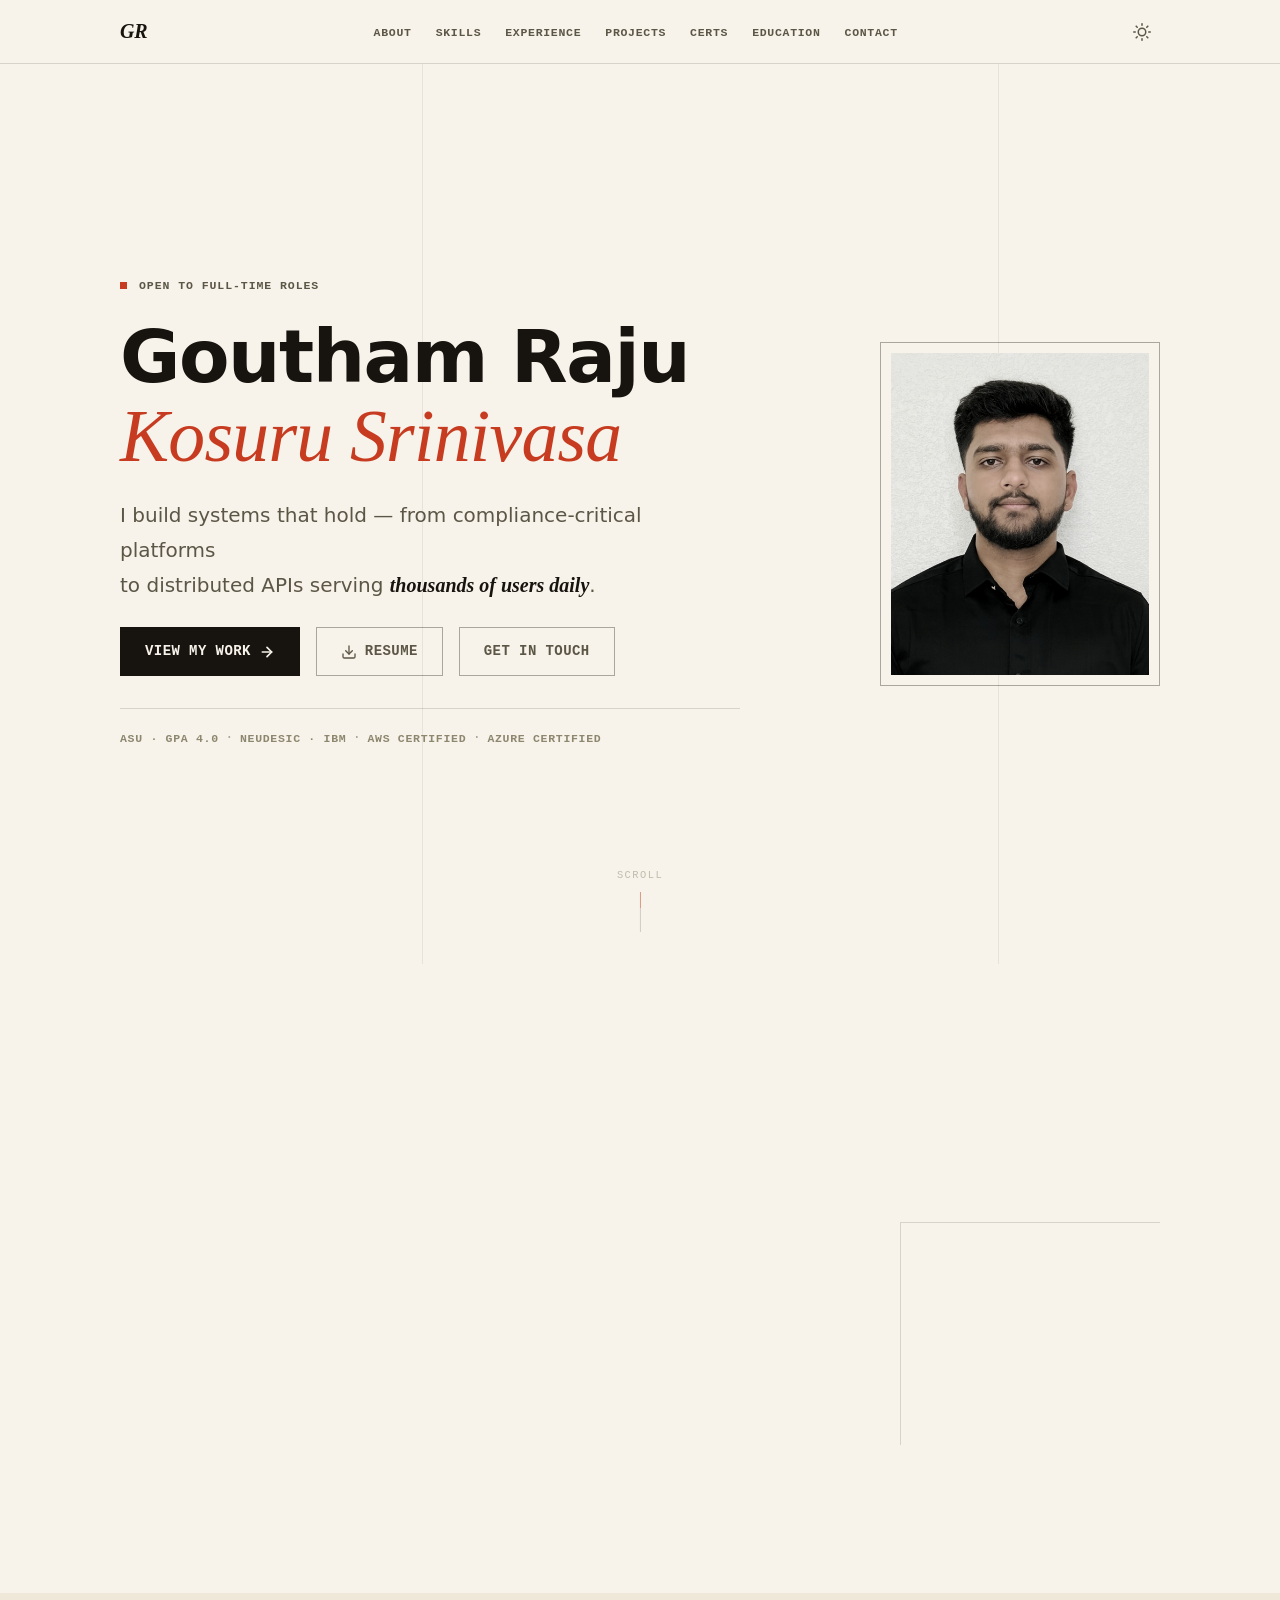
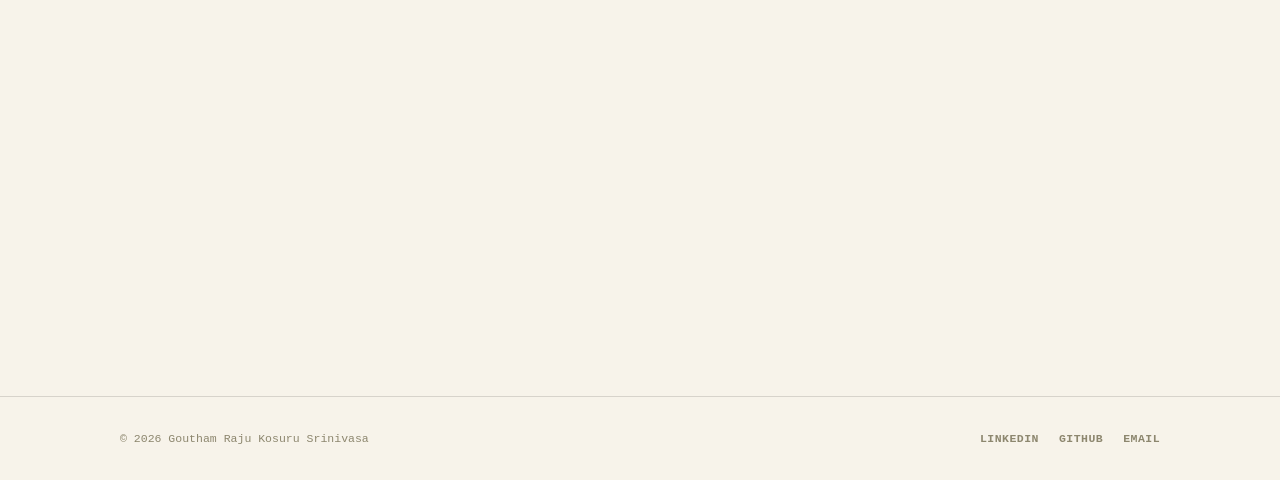
==== commit 040c78a8: "Remove hero photo caption Co-Authored-By: Claude Sonnet 5 <noreply@anthropic.com>" ====
--- a/index.html
+++ b/index.html
@@ -144,7 +144,7 @@
 
         <!-- Profile photo -->
         <div class="hero__photo-col">
-          <figure class="hero__photo-frame">
+          <div class="hero__photo-frame">
             <div class="hero__photo-inner">
               <img
                 src="./assets/images/profile.jpg"
@@ -154,8 +154,7 @@
                 loading="eager"
               />
             </div>
-            <figcaption class="hero__photo-caption">Fig. 01 — Goutham Raju</figcaption>
-          </figure>
+          </div>
         </div>
 
         </div><!-- end hero__inner -->
--- a/css/style.css
+++ b/css/style.css
@@ -414,16 +414,6 @@
 }
 .hero__photo-frame:hover .hero__photo { filter: grayscale(0%) contrast(1.02); }
 
-.hero__photo-caption {
-  display: block;
-  margin-top: var(--sp-3);
-  font-family: var(--font-mono);
-  font-size: var(--fs-xs);
-  letter-spacing: 0.04em;
-  color: var(--text-3);
-  text-align: center;
-}
-
 /* Mobile: stack vertically, photo on top */
 @media (max-width: 767px) {
   .hero__inner {
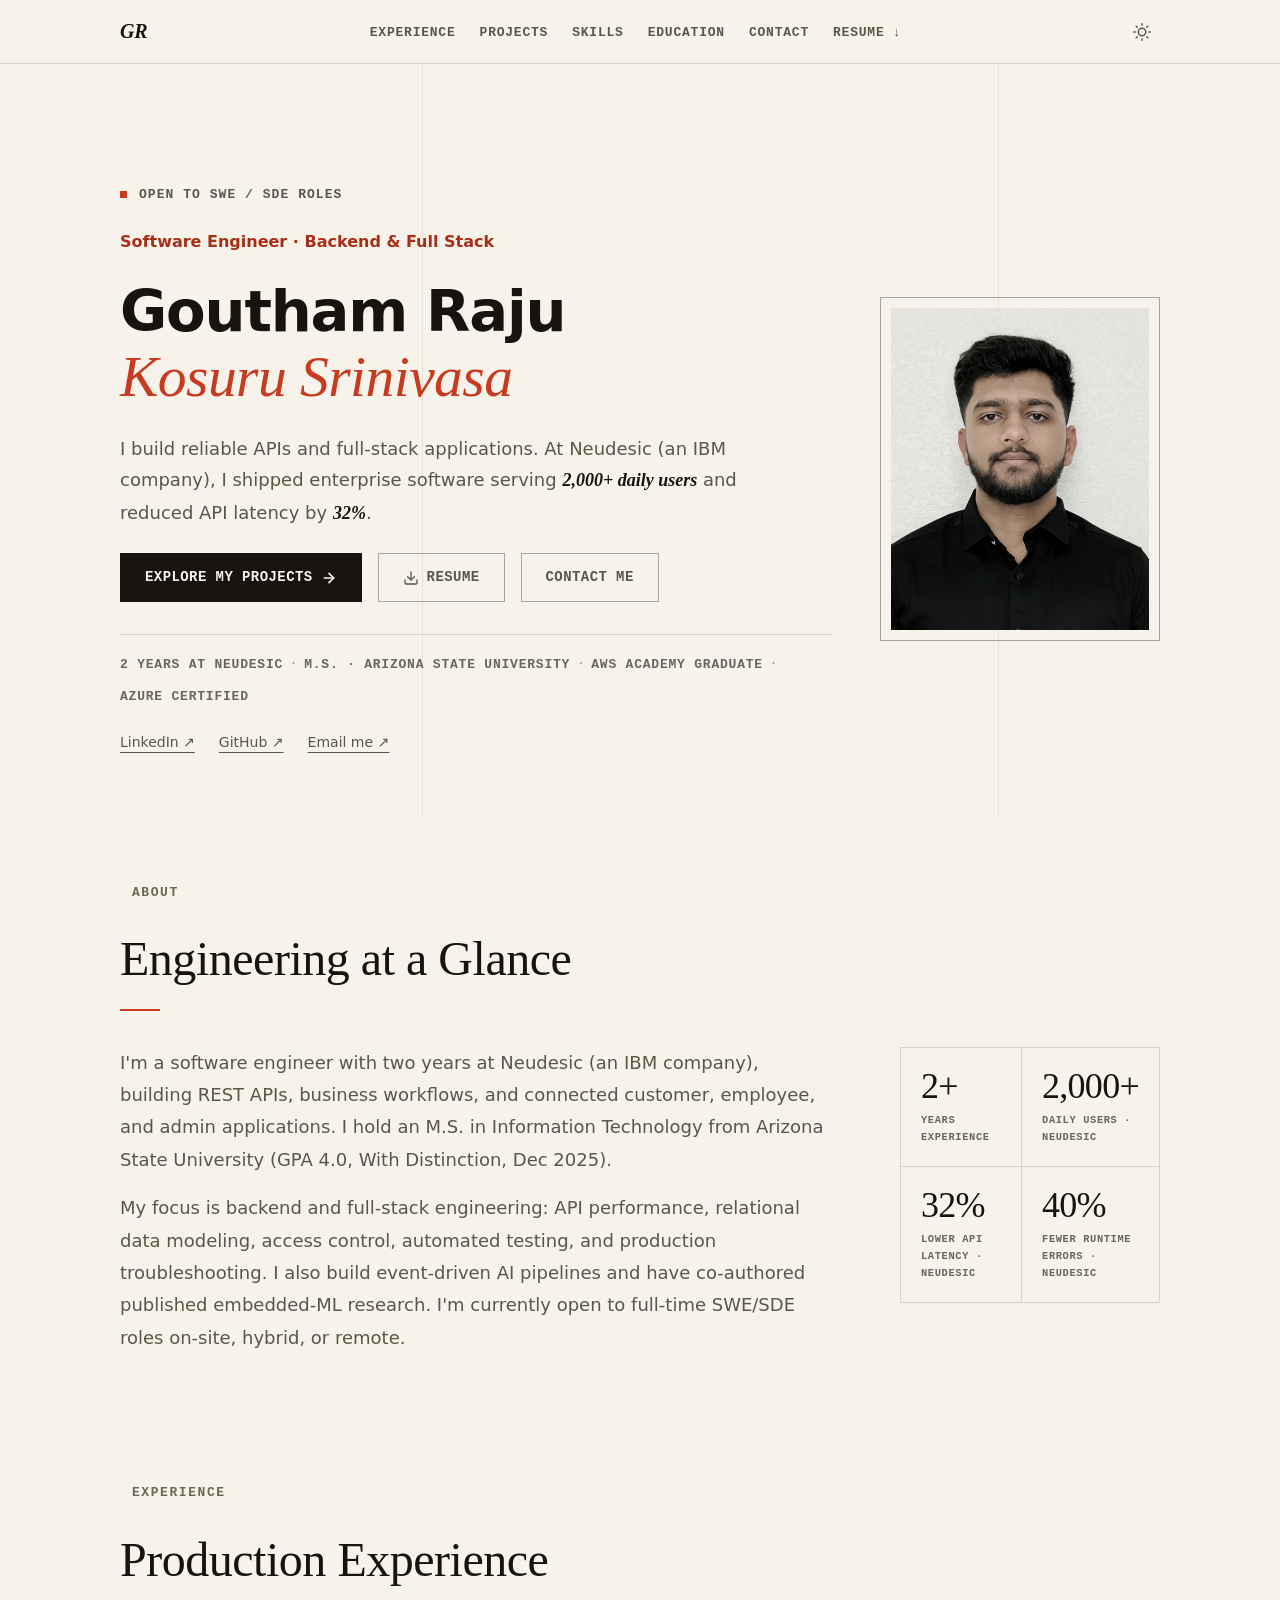
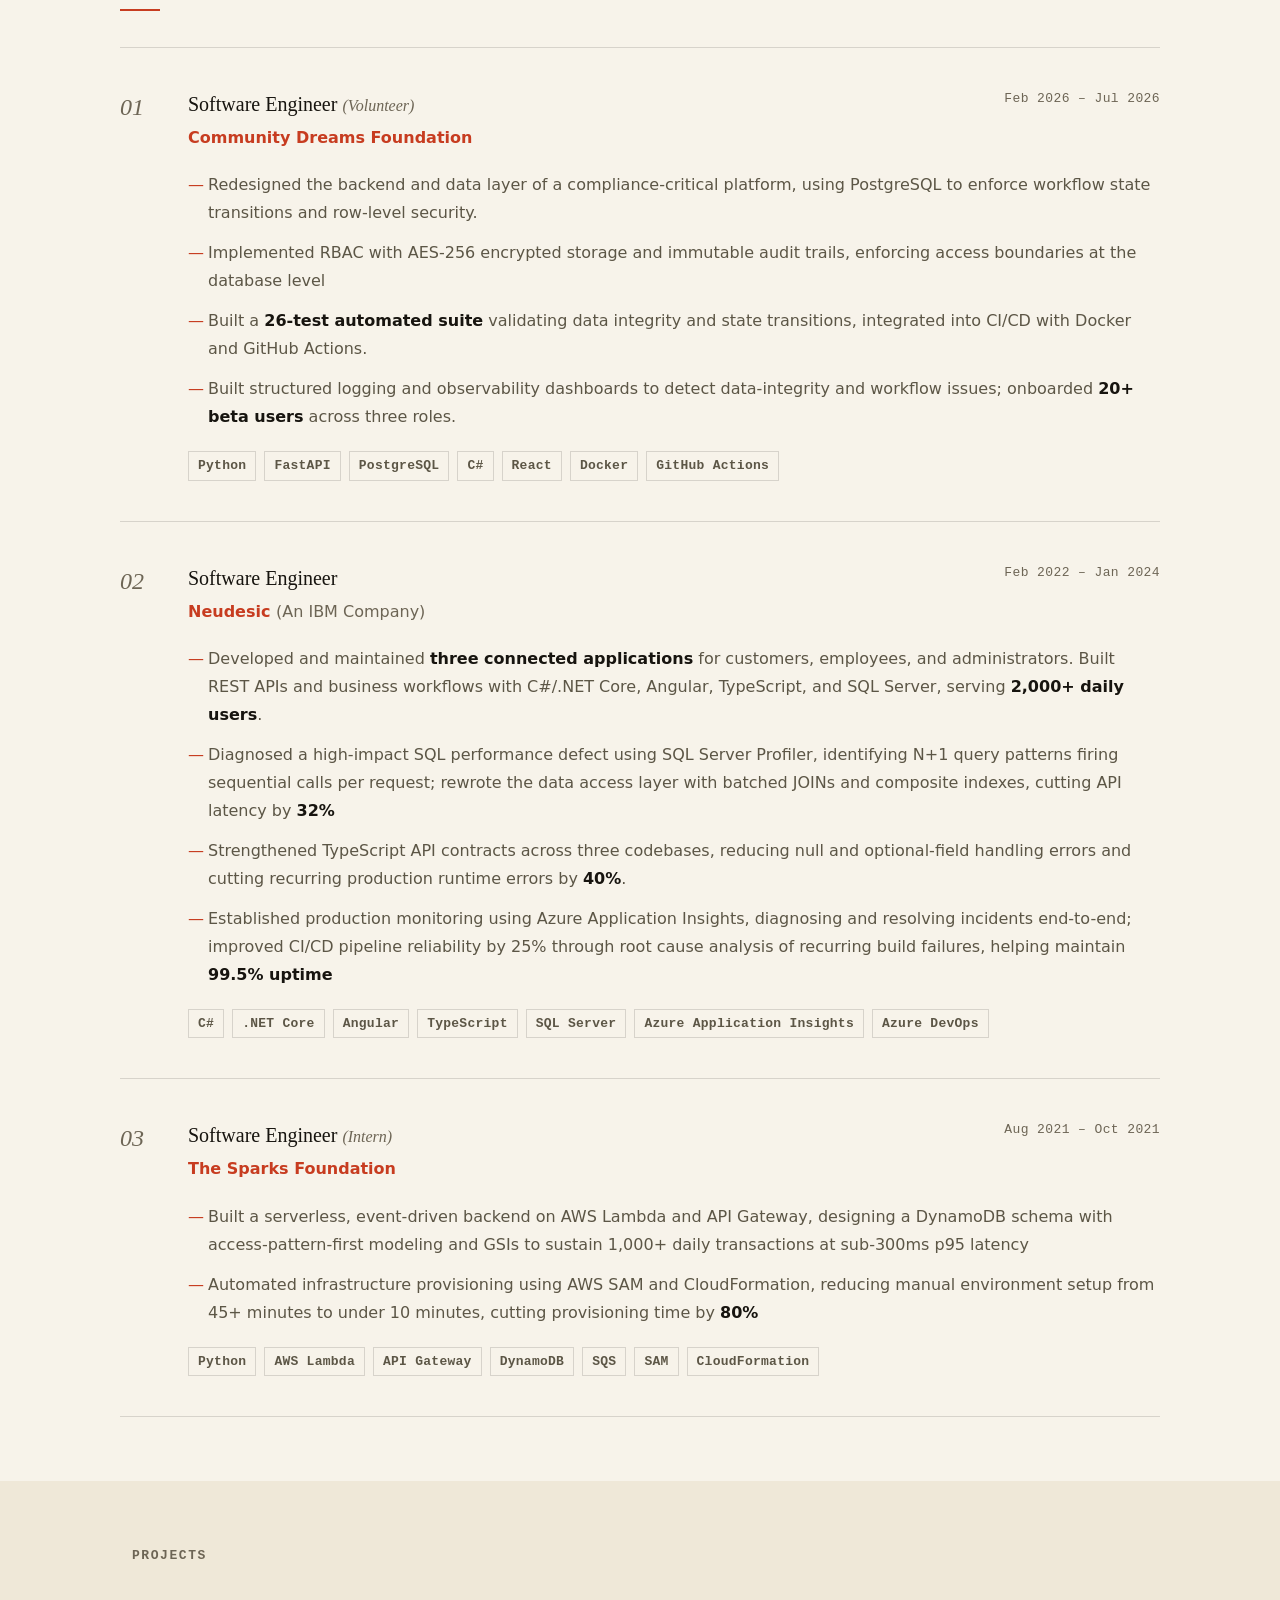
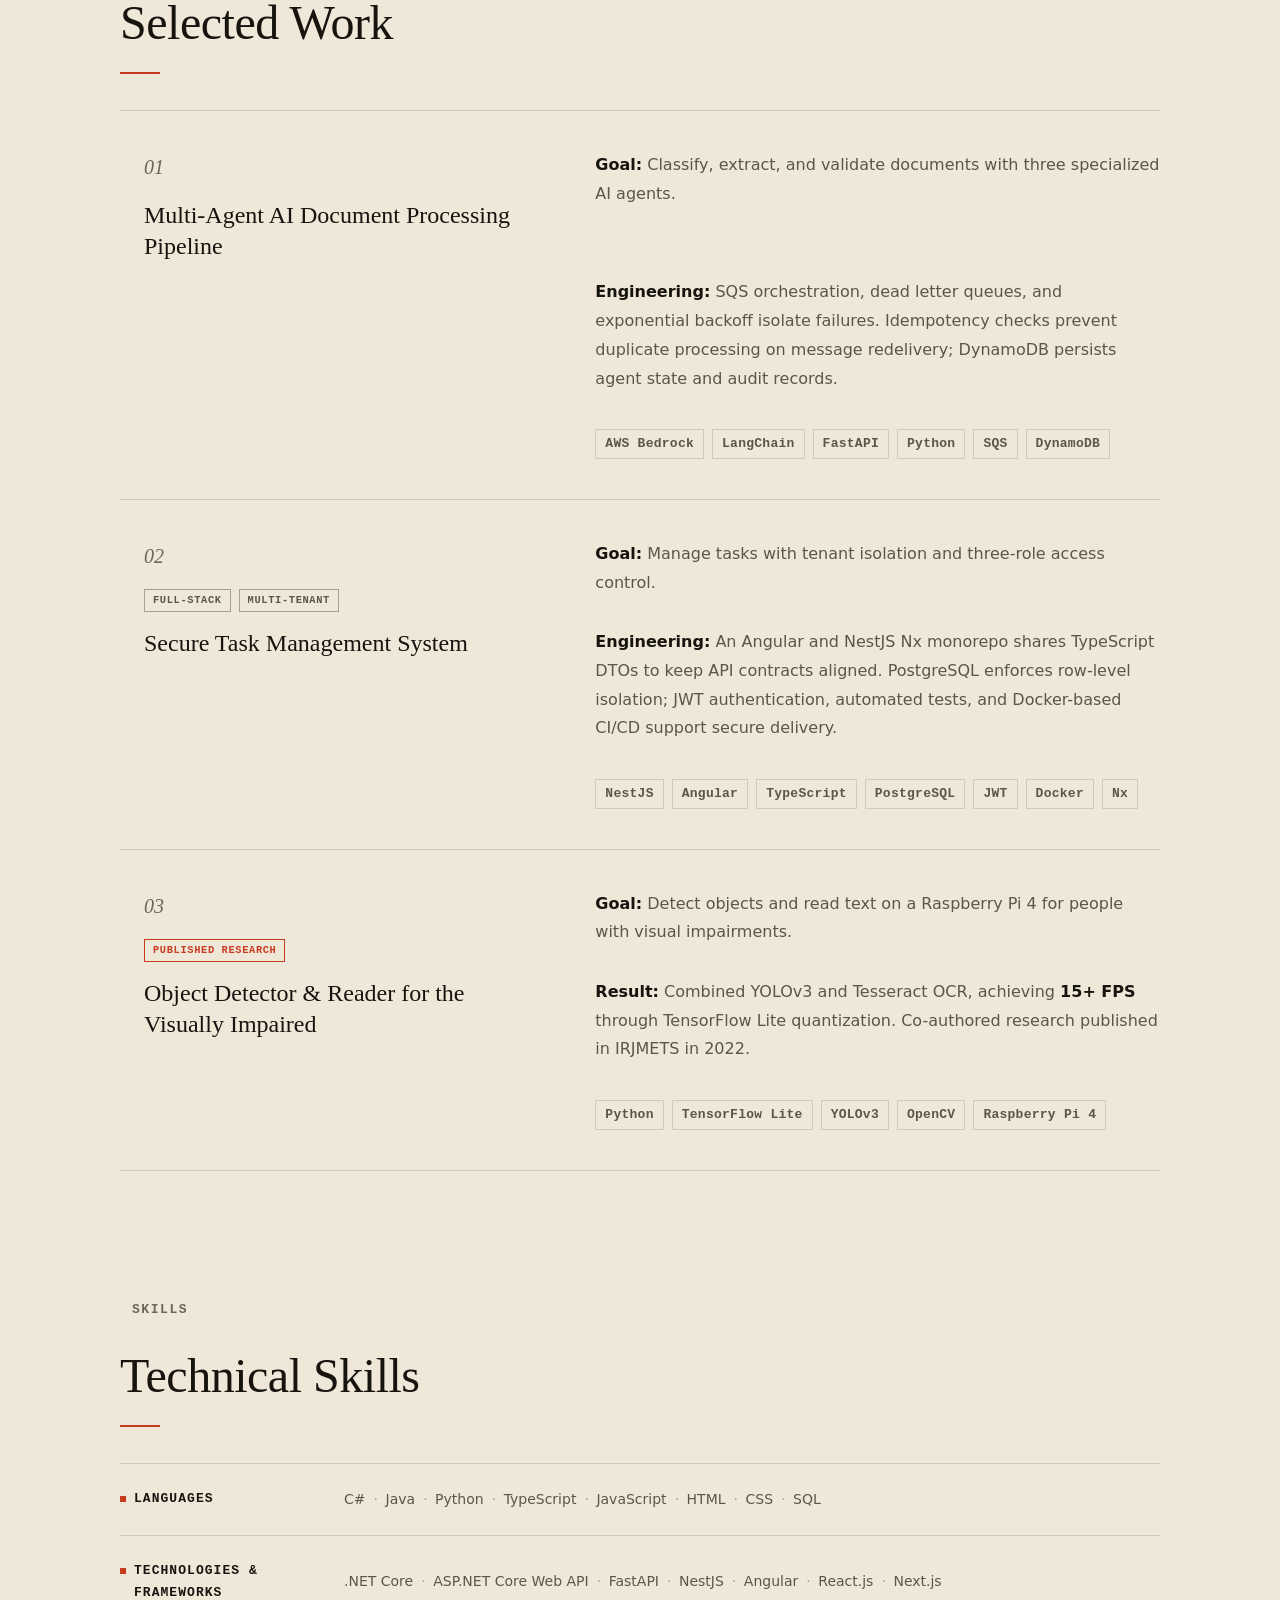
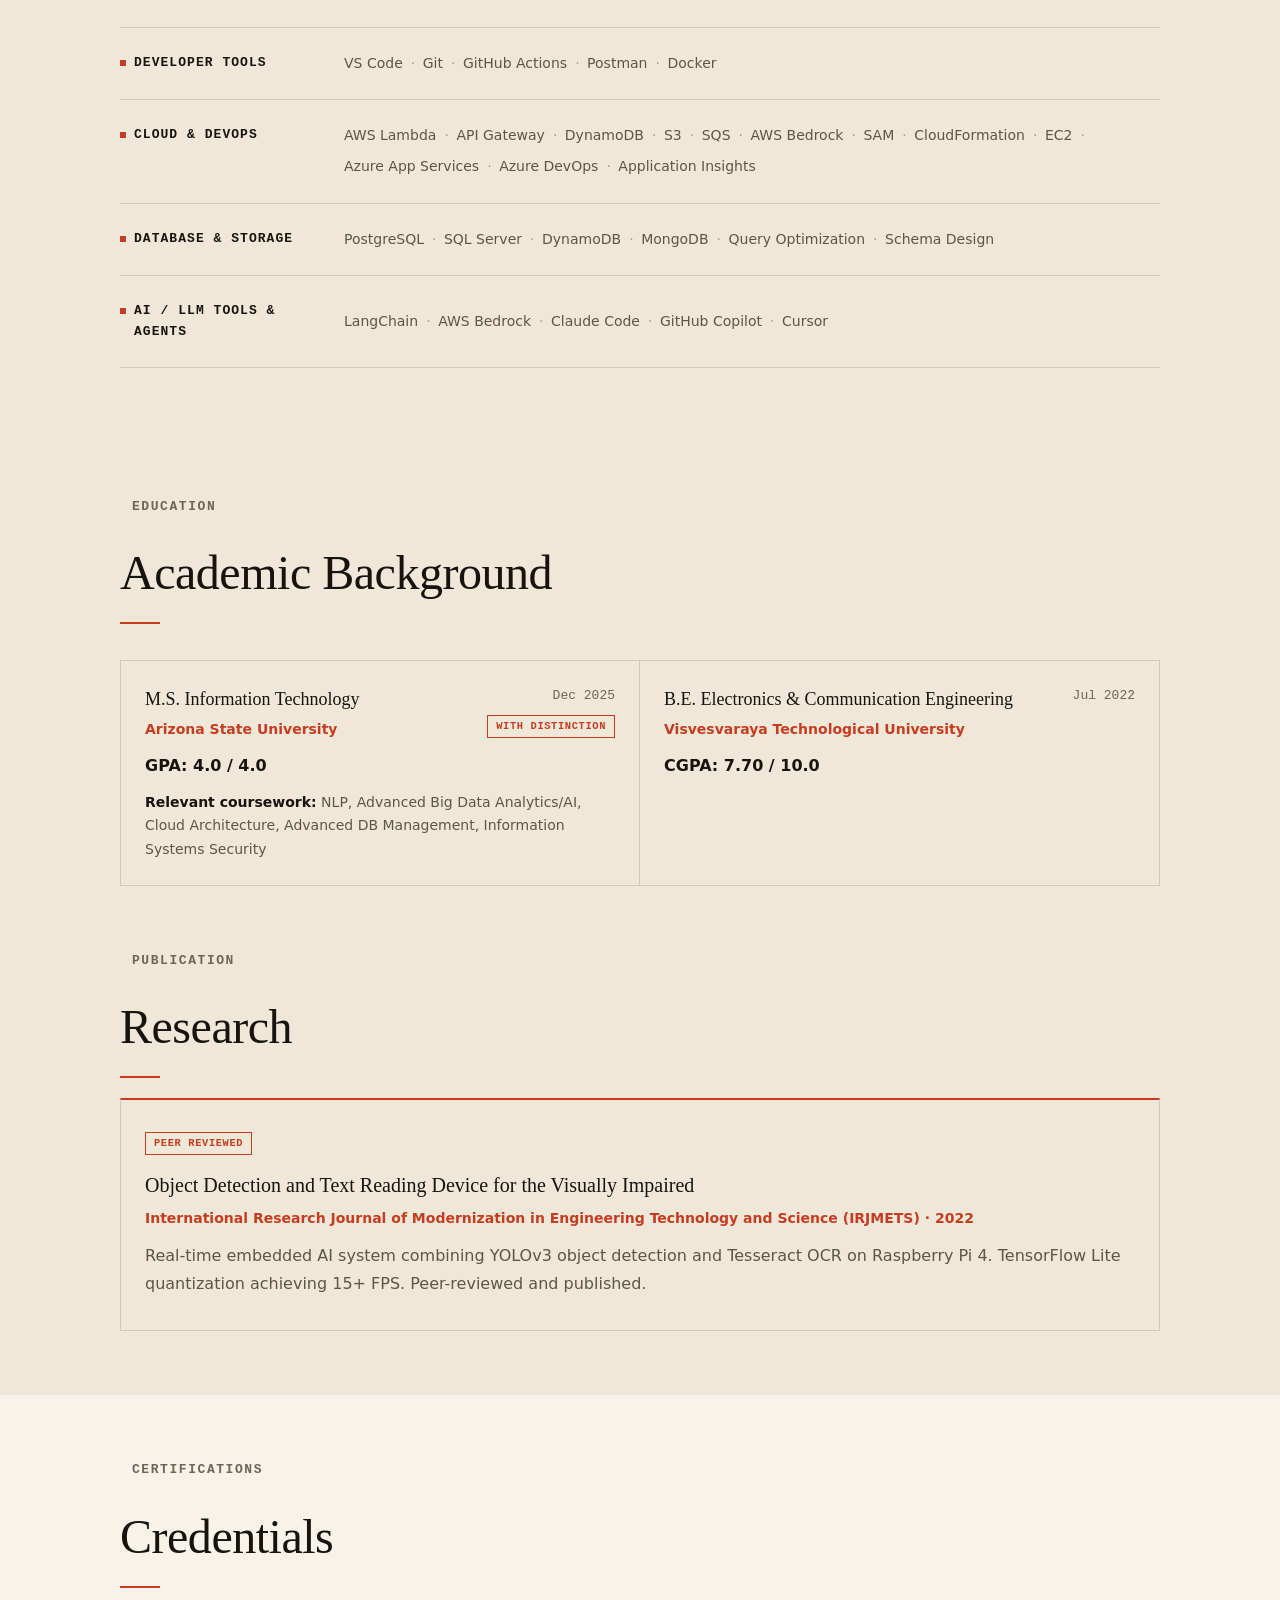
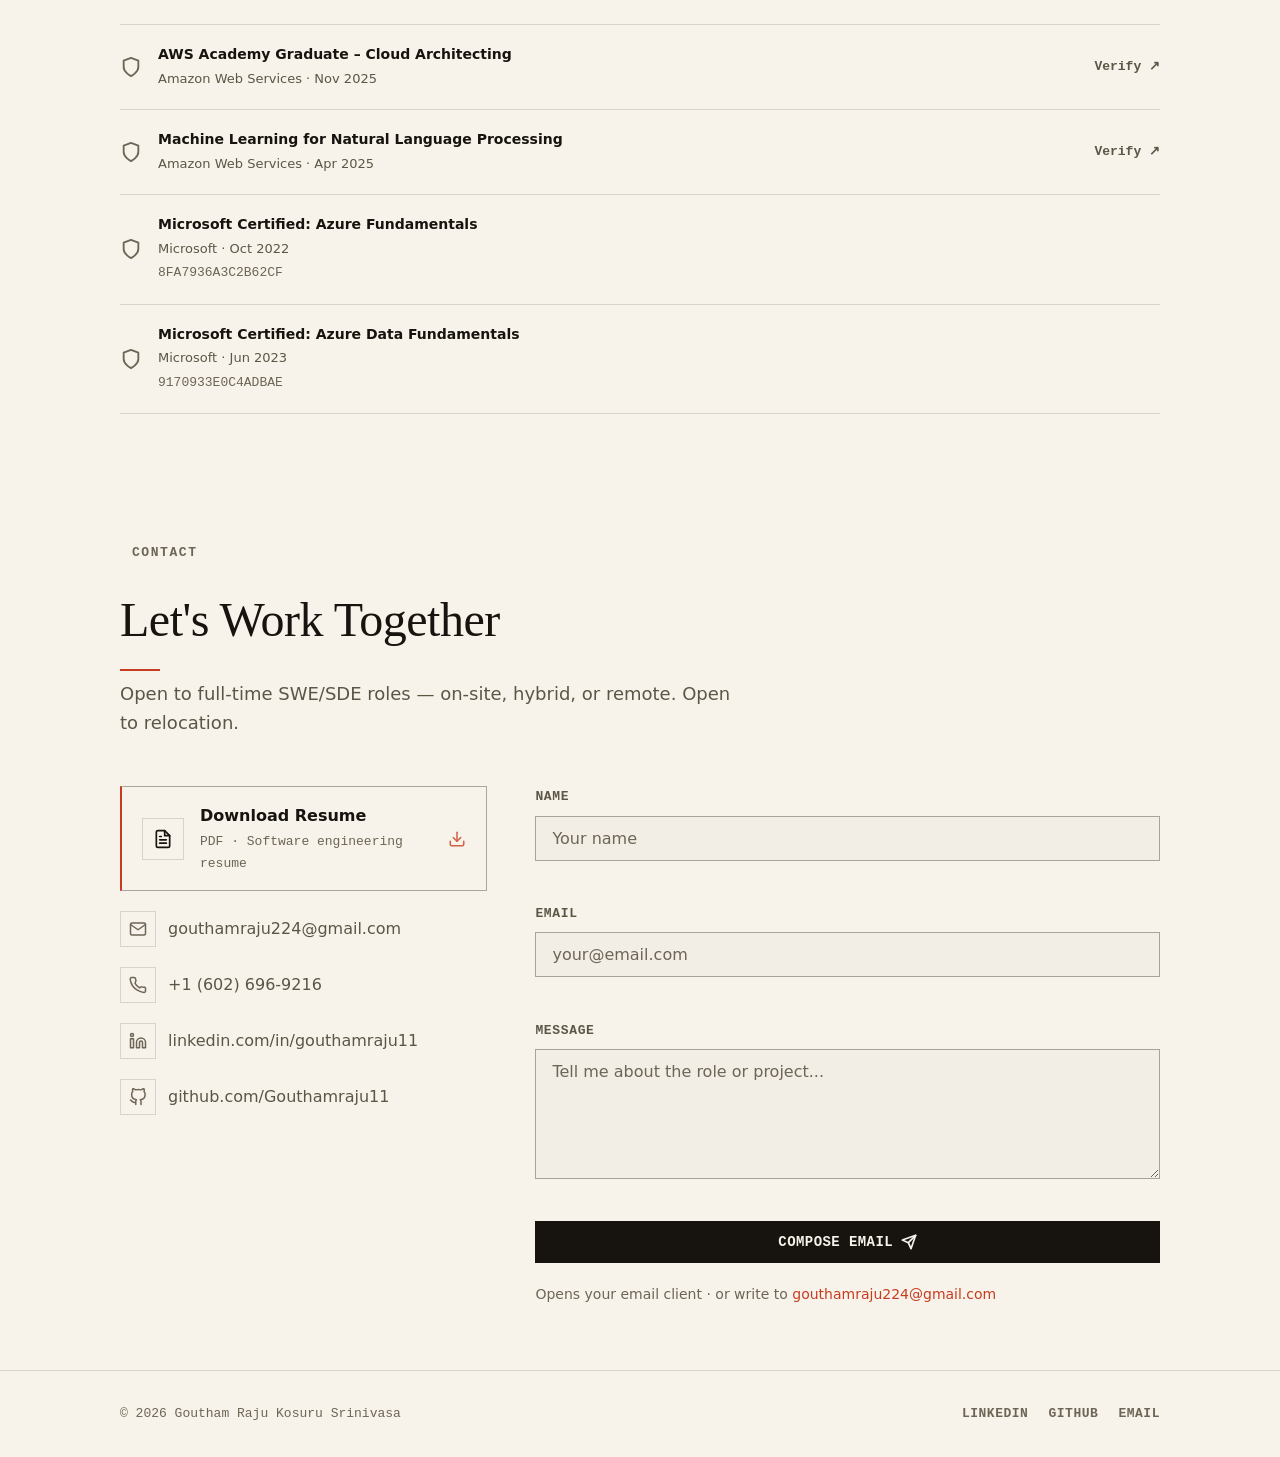
==== commit 9a07ce97: "Refocus portfolio on SWE experience and measurable engineering impact" ====
--- a/index.html
+++ b/index.html
@@ -28,7 +28,6 @@
   <meta name="twitter:image"       content="https://gouthamraju11.github.io/assets/images/og-image.png" />
 
   <link rel="icon" type="image/svg+xml" href="./assets/icons/favicon.svg" />
-  <link rel="apple-touch-icon"          href="./assets/icons/apple-touch-icon.png" />
   <link rel="manifest"                  href="./manifest.json" />
 
   <link rel="preconnect" href="https://fonts.googleapis.com" />
@@ -69,13 +68,12 @@
         <a href="#hero" class="nav__logo" aria-label="Goutham Raju — back to top">GR</a>
 
         <ul class="nav__links" id="nav-links" role="list">
-          <li><a href="#about"          class="nav__link">About</a></li>
-          <li><a href="#skills"         class="nav__link">Skills</a></li>
-          <li><a href="#experience"     class="nav__link">Experience</a></li>
-          <li><a href="#projects"       class="nav__link">Projects</a></li>
-          <li><a href="#certifications" class="nav__link">Certs</a></li>
-          <li><a href="#education"      class="nav__link">Education</a></li>
-          <li><a href="#contact"        class="nav__link">Contact</a></li>
+          <li><a href="#experience" class="nav__link">Experience</a></li>
+          <li><a href="#projects" class="nav__link">Projects</a></li>
+          <li><a href="#skills" class="nav__link">Skills</a></li>
+          <li><a href="#education" class="nav__link">Education</a></li>
+          <li><a href="#contact" class="nav__link">Contact</a></li>
+          <li><a href="./assets/Goutham_Raju_Resume.pdf" class="nav__link" download>Resume ↓</a></li>
         </ul>
 
         <div class="nav__controls">
@@ -105,41 +103,42 @@
           <!-- Available badge -->
           <div class="hero__available hero__item" aria-label="Availability status">
             <span class="hero__pulse" aria-hidden="true"></span>
-            Open to full-time roles
-          </div>
-
+            Open to SWE / SDE roles
+          </div>
+
+          <p class="hero__role hero__item">Software Engineer · Backend &amp; Full Stack</p>
           <h1 class="hero__name hero__item">
             <span class="hero__name-line">Goutham Raju</span>
             <span class="hero__name-line hero__name-line--gradient">Kosuru Srinivasa</span>
           </h1>
 
           <p class="hero__tagline hero__item">
-            I build systems that hold — from compliance-critical platforms<br class="hero__br" />
-            to distributed APIs serving <span class="hero__accent">thousands of users daily</span>.
+            I build reliable APIs and full-stack applications. At Neudesic (an IBM company), I shipped enterprise software serving <span class="hero__accent">2,000+ daily users</span> and reduced API latency by <span class="hero__accent">32%</span>.
           </p>
 
           <div class="hero__actions hero__item">
             <a href="#projects" class="btn btn--primary">
-              View My Work
+              Explore My Projects
               <svg xmlns="http://www.w3.org/2000/svg" width="16" height="16" viewBox="0 0 24 24" fill="none" stroke="currentColor" stroke-width="2.5" stroke-linecap="round" stroke-linejoin="round" aria-hidden="true"><line x1="5" y1="12" x2="19" y2="12"/><polyline points="12 5 19 12 12 19"/></svg>
             </a>
             <a href="./assets/Goutham_Raju_Resume.pdf" class="btn btn--ghost" download="Goutham_Raju_Resume.pdf" aria-label="Download resume PDF">
               <svg xmlns="http://www.w3.org/2000/svg" width="16" height="16" viewBox="0 0 24 24" fill="none" stroke="currentColor" stroke-width="2" stroke-linecap="round" stroke-linejoin="round" aria-hidden="true"><path d="M21 15v4a2 2 0 0 1-2 2H5a2 2 0 0 1-2-2v-4"/><polyline points="7 10 12 15 17 10"/><line x1="12" y1="15" x2="12" y2="3"/></svg>
               Resume
             </a>
-            <a href="#contact" class="btn btn--ghost">Get In Touch</a>
+            <a href="#contact" class="btn btn--ghost">Contact Me</a>
           </div>
 
           <!-- Credibility strip -->
           <div class="hero__strip hero__item" aria-label="Key credentials">
-            <span class="hero__strip-item">ASU · GPA 4.0</span>
+            <span class="hero__strip-item">2 years at Neudesic</span>
             <span class="hero__strip-sep" aria-hidden="true">·</span>
-            <span class="hero__strip-item">Neudesic · IBM</span>
+            <span class="hero__strip-item">M.S. · Arizona State University</span>
             <span class="hero__strip-sep" aria-hidden="true">·</span>
-            <span class="hero__strip-item">AWS Certified</span>
+            <span class="hero__strip-item">AWS Academy Graduate</span>
             <span class="hero__strip-sep" aria-hidden="true">·</span>
             <span class="hero__strip-item">Azure Certified</span>
           </div>
+          <div class="hero__profiles"><a href="https://www.linkedin.com/in/gouthamraju11/" target="_blank" rel="noopener noreferrer">LinkedIn ↗</a><a href="https://github.com/Gouthamraju11" target="_blank" rel="noopener noreferrer">GitHub ↗</a><a href="mailto:gouthamraju224@gmail.com">Email me ↗</a></div>
         </div><!-- end hero__content -->
 
         <!-- Profile photo -->
@@ -171,13 +170,13 @@
     <section class="section" id="about" aria-label="About me">
       <div class="container">
         <div class="section__header reveal">
-          <span class="section__label"><span class="section__label__num">01</span>About</span>
-          <h2 class="section__title">Who I Am</h2>
+          <span class="section__label"><span class="section__label__num"></span>About</span>
+          <h2 class="section__title">Engineering at a Glance</h2>
         </div>
         <div class="about__layout">
           <div class="about__text reveal">
-            <p>I'm a Full-Stack Software Engineer with 2+ years of production experience at Neudesic (IBM), where I owned backend and frontend features across enterprise applications serving 2,000+ daily users. I hold an M.S. in Information Technology from Arizona State University (GPA 4.0, With Distinction, Dec 2025).</p>
-            <p>My work spans cloud-native APIs, AI-powered pipelines, compliance systems, and embedded ML — with published peer-reviewed research. I'm currently open to full-time SWE/SDE roles on-site, hybrid, or remote.</p>
+            <p>I'm a software engineer with two years at Neudesic (an IBM company), building REST APIs, business workflows, and connected customer, employee, and admin applications. I hold an M.S. in Information Technology from Arizona State University (GPA 4.0, With Distinction, Dec 2025).</p>
+            <p>My focus is backend and full-stack engineering: API performance, relational data modeling, access control, automated testing, and production troubleshooting. I also build event-driven AI pipelines and have co-authored published embedded-ML research. I'm currently open to full-time SWE/SDE roles on-site, hybrid, or remote.</p>
           </div>
           <div class="about__stats" aria-label="Key metrics">
             <div class="stat reveal">
@@ -186,17 +185,171 @@
             </div>
             <div class="stat reveal">
               <span class="stat__value" data-count="2000" data-suffix="+">2,000+</span>
-              <span class="stat__label">Daily Users</span>
+              <span class="stat__label">Daily Users · Neudesic</span>
             </div>
             <div class="stat reveal">
-              <span class="stat__value" data-count="99.5" data-suffix="%" data-decimals="1">99.5%</span>
-              <span class="stat__label">Uptime SLA</span>
+              <span class="stat__value">32%</span>
+              <span class="stat__label">Lower API Latency · Neudesic</span>
             </div>
             <div class="stat reveal">
-              <span class="stat__value" data-count="4.0" data-suffix="" data-decimals="1">4.0</span>
-              <span class="stat__label">GPA</span>
-            </div>
-          </div>
+              <span class="stat__value">40%</span>
+              <span class="stat__label">Fewer Runtime Errors · Neudesic</span>
+            </div>
+          </div>
+        </div>
+      </div>
+    </section>
+
+    <!-- ===== EXPERIENCE ===== -->
+    <section class="section" id="experience" aria-label="Work experience">
+      <div class="container">
+        <div class="section__header reveal">
+          <span class="section__label"><span class="section__label__num"></span>Experience</span>
+          <h2 class="section__title">Production Experience</h2>
+        </div>
+        <div class="timeline">
+
+          <article class="timeline__item reveal" aria-label="Community Dreams Foundation">
+            <div class="timeline__connector" aria-hidden="true">
+              <div class="timeline__dot"></div>
+              <div class="timeline__line"></div>
+            </div>
+            <div class="timeline__body">
+              <div class="timeline__header">
+                <div>
+                  <h3 class="timeline__role">Software Engineer <span class="timeline__role-note">(Volunteer)</span></h3>
+                  <p class="timeline__company">Community Dreams Foundation</p>
+                </div>
+                <span class="timeline__period">
+                  Feb 2026 – Jul 2026
+                </span>
+              </div>
+              <ul class="timeline__bullets">
+                <li>Redesigned the backend and data layer of a compliance-critical platform, using PostgreSQL to enforce workflow state transitions and row-level security.</li>
+                <li>Implemented RBAC with AES-256 encrypted storage and immutable audit trails, enforcing access boundaries at the database level</li>
+                <li>Built a <strong>26-test automated suite</strong> validating data integrity and state transitions, integrated into CI/CD with Docker and GitHub Actions.</li>
+                <li>Built structured logging and observability dashboards to detect data-integrity and workflow issues; onboarded <strong>20+ beta users</strong> across three roles.</li>
+              </ul>
+              <div class="stack-row">
+                <span class="stack-tag">Python</span><span class="stack-tag">FastAPI</span>
+                <span class="stack-tag">PostgreSQL</span><span class="stack-tag">C#</span>
+                <span class="stack-tag">React</span><span class="stack-tag">Docker</span>
+                <span class="stack-tag">GitHub Actions</span>
+              </div>
+            </div>
+          </article>
+
+          <article class="timeline__item reveal" aria-label="Neudesic IBM">
+            <div class="timeline__connector" aria-hidden="true">
+              <div class="timeline__dot"></div>
+              <div class="timeline__line"></div>
+            </div>
+            <div class="timeline__body">
+              <div class="timeline__header">
+                <div>
+                  <h3 class="timeline__role">Software Engineer</h3>
+                  <p class="timeline__company">Neudesic <span class="timeline__company-note">(An IBM Company)</span></p>
+                </div>
+                <span class="timeline__period">Feb 2022 – Jan 2024</span>
+              </div>
+              <ul class="timeline__bullets">
+                <li>Developed and maintained <strong>three connected applications</strong> for customers, employees, and administrators. Built REST APIs and business workflows with C#/.NET Core, Angular, TypeScript, and SQL Server, serving <strong>2,000+ daily users</strong>.</li>
+                <li>Diagnosed a high-impact SQL performance defect using SQL Server Profiler, identifying N+1 query patterns firing sequential calls per request; rewrote the data access layer with batched JOINs and composite indexes, cutting API latency by <strong>32%</strong></li>
+                <li>Strengthened TypeScript API contracts across three codebases, reducing null and optional-field handling errors and cutting recurring production runtime errors by <strong>40%</strong>.</li>
+                <li>Established production monitoring using Azure Application Insights, diagnosing and resolving incidents end-to-end; improved CI/CD pipeline reliability by 25% through root cause analysis of recurring build failures, helping maintain <strong>99.5% uptime</strong></li>
+              </ul>
+              <div class="stack-row">
+                <span class="stack-tag">C#</span><span class="stack-tag">.NET Core</span>
+                <span class="stack-tag">Angular</span><span class="stack-tag">TypeScript</span>
+                <span class="stack-tag">SQL Server</span><span class="stack-tag">Azure Application Insights</span>
+                <span class="stack-tag">Azure DevOps</span>
+              </div>
+            </div>
+          </article>
+
+          <article class="timeline__item timeline__item--last reveal" aria-label="The Sparks Foundation">
+            <div class="timeline__connector" aria-hidden="true">
+              <div class="timeline__dot"></div>
+            </div>
+            <div class="timeline__body">
+              <div class="timeline__header">
+                <div>
+                  <h3 class="timeline__role">Software Engineer <span class="timeline__role-note">(Intern)</span></h3>
+                  <p class="timeline__company">The Sparks Foundation</p>
+                </div>
+                <span class="timeline__period">Aug 2021 – Oct 2021</span>
+              </div>
+              <ul class="timeline__bullets">
+                <li>Built a serverless, event-driven backend on AWS Lambda and API Gateway, designing a DynamoDB schema with access-pattern-first modeling and GSIs to sustain 1,000+ daily transactions at sub-300ms p95 latency</li>
+                <li>Automated infrastructure provisioning using AWS SAM and CloudFormation, reducing manual environment setup from 45+ minutes to under 10 minutes, cutting provisioning time by <strong>80%</strong></li>
+              </ul>
+              <div class="stack-row">
+                <span class="stack-tag">Python</span><span class="stack-tag">AWS Lambda</span>
+                <span class="stack-tag">API Gateway</span><span class="stack-tag">DynamoDB</span>
+                <span class="stack-tag">SQS</span><span class="stack-tag">SAM</span>
+                <span class="stack-tag">CloudFormation</span>
+              </div>
+            </div>
+          </article>
+
+        </div>
+      </div>
+    </section>
+
+    <!-- ===== PROJECTS ===== -->
+    <section class="section section--alt" id="projects" aria-label="Featured projects">
+      <div class="container">
+        <div class="section__header reveal">
+          <span class="section__label"><span class="section__label__num"></span>Projects</span>
+          <h2 class="section__title">Selected Work</h2>
+        </div>
+        <div class="projects__grid">
+          <article class="project-card reveal" aria-label="Multi-Agent AI Document Processing Pipeline">
+            <div class="project-card__top">
+              <div class="project-card__number" aria-hidden="true">01</div>
+            </div>
+            <h3 class="project-card__title">Multi-Agent AI Document Processing Pipeline</h3>
+            <p class="project-card__desc"><strong>Goal:</strong> Classify, extract, and validate documents with three specialized AI agents.</p><p class="project-card__desc"><strong>Engineering:</strong> SQS orchestration, dead letter queues, and exponential backoff isolate failures. Idempotency checks prevent duplicate processing on message redelivery; DynamoDB persists agent state and audit records.</p>
+            <div class="stack-row">
+              <span class="stack-tag">AWS Bedrock</span><span class="stack-tag">LangChain</span>
+              <span class="stack-tag">FastAPI</span><span class="stack-tag">Python</span>
+              <span class="stack-tag">SQS</span><span class="stack-tag">DynamoDB</span>
+            </div>
+          </article>
+
+          <article class="project-card reveal" aria-label="Secure Task Management System">
+            <div class="project-card__top">
+              <div class="project-card__number" aria-hidden="true">02</div>
+            </div>
+            <div class="project-card__badges">
+              <span class="badge badge--arch">Full-Stack</span>
+              <span class="badge badge--arch">Multi-Tenant</span>
+            </div>
+            <h3 class="project-card__title">Secure Task Management System</h3>
+            <p class="project-card__desc"><strong>Goal:</strong> Manage tasks with tenant isolation and three-role access control.</p><p class="project-card__desc"><strong>Engineering:</strong> An Angular and NestJS Nx monorepo shares TypeScript DTOs to keep API contracts aligned. PostgreSQL enforces row-level isolation; JWT authentication, automated tests, and Docker-based CI/CD support secure delivery.</p>
+            <div class="stack-row">
+              <span class="stack-tag">NestJS</span><span class="stack-tag">Angular</span>
+              <span class="stack-tag">TypeScript</span><span class="stack-tag">PostgreSQL</span>
+              <span class="stack-tag">JWT</span><span class="stack-tag">Docker</span>
+              <span class="stack-tag">Nx</span>
+            </div>
+          </article>
+
+          <article class="project-card project-card--featured reveal" aria-label="Object Detector for Visually Impaired">
+            <div class="project-card__top">
+              <div class="project-card__number" aria-hidden="true">03</div>
+            </div>
+            <div class="project-card__badges">
+              <span class="badge badge--research">Published Research</span>
+            </div>
+            <h3 class="project-card__title">Object Detector &amp; Reader for the Visually Impaired</h3>
+            <p class="project-card__desc"><strong>Goal:</strong> Detect objects and read text on a Raspberry Pi 4 for people with visual impairments.</p><p class="project-card__desc"><strong>Result:</strong> Combined YOLOv3 and Tesseract OCR, achieving <strong>15+ FPS</strong> through TensorFlow Lite quantization. Co-authored research published in IRJMETS in 2022.</p>
+            <div class="stack-row">
+              <span class="stack-tag">Python</span><span class="stack-tag">TensorFlow Lite</span>
+              <span class="stack-tag">YOLOv3</span><span class="stack-tag">OpenCV</span>
+              <span class="stack-tag">Raspberry Pi 4</span>
+            </div>
+          </article>
         </div>
       </div>
     </section>
@@ -205,8 +358,8 @@
     <section class="section section--alt" id="skills" aria-label="Technical skills">
       <div class="container">
         <div class="section__header reveal">
-          <span class="section__label"><span class="section__label__num">02</span>Skills</span>
-          <h2 class="section__title">Tech Stack</h2>
+          <span class="section__label"><span class="section__label__num"></span>Skills</span>
+          <h2 class="section__title">Technical Skills</h2>
         </div>
         <div class="skills__grid">
 
@@ -293,226 +446,11 @@
       </div>
     </section>
 
-    <!-- ===== EXPERIENCE ===== -->
-    <section class="section" id="experience" aria-label="Work experience">
-      <div class="container">
-        <div class="section__header reveal">
-          <span class="section__label"><span class="section__label__num">03</span>Experience</span>
-          <h2 class="section__title">Where I've Worked</h2>
-        </div>
-        <div class="timeline">
-
-          <article class="timeline__item reveal" aria-label="Community Dreams Foundation">
-            <div class="timeline__connector" aria-hidden="true">
-              <div class="timeline__dot"></div>
-              <div class="timeline__line"></div>
-            </div>
-            <div class="timeline__body">
-              <div class="timeline__header">
-                <div>
-                  <h3 class="timeline__role">Software Engineer <span class="timeline__role-note">(Volunteer)</span></h3>
-                  <p class="timeline__company">Community Dreams Foundation</p>
-                </div>
-                <span class="timeline__period">
-                  <span class="timeline__period-badge">Current</span>
-                  Feb 2026 – Present
-                </span>
-              </div>
-              <ul class="timeline__bullets">
-                <li>Rebuilt a compliance-critical platform from scratch after finding the existing codebase was entirely hardcoded UI with no functional backend; designed a PostgreSQL schema with enforced state transitions and row-level security</li>
-                <li>Implemented RBAC with AES-256 encrypted storage and immutable audit trails, enforcing access boundaries at the database level</li>
-                <li>Established a 26-test automated suite validating data integrity and concurrent state transitions, integrated into a CI/CD pipeline via Docker and GitHub Actions, all passing before feature work began</li>
-                <li>Built structured logging and observability dashboards before the first user onboarded, enabling proactive detection of data integrity issues via state machine trace analysis; onboarded 20+ beta users across three distinct roles</li>
-              </ul>
-              <div class="stack-row">
-                <span class="stack-tag">Python</span><span class="stack-tag">FastAPI</span>
-                <span class="stack-tag">PostgreSQL</span><span class="stack-tag">C#</span>
-                <span class="stack-tag">React</span><span class="stack-tag">Docker</span>
-                <span class="stack-tag">GitHub Actions</span>
-              </div>
-            </div>
-          </article>
-
-          <article class="timeline__item reveal" aria-label="Neudesic IBM">
-            <div class="timeline__connector" aria-hidden="true">
-              <div class="timeline__dot"></div>
-              <div class="timeline__line"></div>
-            </div>
-            <div class="timeline__body">
-              <div class="timeline__header">
-                <div>
-                  <h3 class="timeline__role">Software Development Engineer</h3>
-                  <p class="timeline__company">Neudesic <span class="timeline__company-note">(An IBM Company)</span></p>
-                </div>
-                <span class="timeline__period">Feb 2022 – Jan 2024</span>
-              </div>
-              <ul class="timeline__bullets">
-                <li>Delivered three connected web and mobile applications for SLB (Schlumberger), a global oilfield services company, replacing manual phone-based booking with a customer portal, employee app, and admin dashboard synced in real time, serving 2,000+ daily users</li>
-                <li>Diagnosed a high-impact SQL performance defect using SQL Server Profiler, identifying N+1 query patterns firing sequential calls per request; rewrote the data access layer with batched JOINs and composite indexes, cutting API latency by <strong>32%</strong></li>
-                <li>Led a TypeScript migration across all three codebases, eliminating a recurring class of null-reference errors caught only in production; reduced runtime errors by <strong>40%</strong></li>
-                <li>Established production monitoring using Azure Application Insights, diagnosing and resolving incidents end-to-end; improved CI/CD pipeline reliability by 25% through root cause analysis of recurring build failures, maintaining <strong>99.5% uptime</strong></li>
-              </ul>
-              <div class="stack-row">
-                <span class="stack-tag">C#</span><span class="stack-tag">.NET Core</span>
-                <span class="stack-tag">Angular</span><span class="stack-tag">TypeScript</span>
-                <span class="stack-tag">SQL Server</span><span class="stack-tag">Azure Application Insights</span>
-                <span class="stack-tag">Azure DevOps</span>
-              </div>
-            </div>
-          </article>
-
-          <article class="timeline__item timeline__item--last reveal" aria-label="The Sparks Foundation">
-            <div class="timeline__connector" aria-hidden="true">
-              <div class="timeline__dot"></div>
-            </div>
-            <div class="timeline__body">
-              <div class="timeline__header">
-                <div>
-                  <h3 class="timeline__role">Software Engineer <span class="timeline__role-note">(Intern)</span></h3>
-                  <p class="timeline__company">The Sparks Foundation</p>
-                </div>
-                <span class="timeline__period">Aug 2021 – Oct 2021</span>
-              </div>
-              <ul class="timeline__bullets">
-                <li>Built a serverless, event-driven backend on AWS Lambda and API Gateway, designing a DynamoDB schema with access-pattern-first modeling and GSIs to sustain 1,000+ daily transactions at sub-300ms p95 latency</li>
-                <li>Automated infrastructure provisioning using AWS SAM and CloudFormation, reducing manual environment setup from 45+ minutes to under 10 minutes, cutting provisioning time by <strong>80%</strong></li>
-              </ul>
-              <div class="stack-row">
-                <span class="stack-tag">Python</span><span class="stack-tag">AWS Lambda</span>
-                <span class="stack-tag">API Gateway</span><span class="stack-tag">DynamoDB</span>
-                <span class="stack-tag">SQS</span><span class="stack-tag">SAM</span>
-                <span class="stack-tag">CloudFormation</span>
-              </div>
-            </div>
-          </article>
-
-        </div>
-      </div>
-    </section>
-
-    <!-- ===== PROJECTS ===== -->
-    <section class="section section--alt" id="projects" aria-label="Featured projects">
-      <div class="container">
-        <div class="section__header reveal">
-          <span class="section__label"><span class="section__label__num">04</span>Projects</span>
-          <h2 class="section__title">Selected Work</h2>
-        </div>
-        <div class="projects__grid">
-
-          <article class="project-card reveal" aria-label="Multi-Agent AI Document Processing Pipeline">
-            <div class="project-card__top">
-              <div class="project-card__number" aria-hidden="true">01</div>
-            </div>
-            <h3 class="project-card__title">Multi-Agent AI Document Processing Pipeline</h3>
-            <p class="project-card__desc">Architected a fault-tolerant, event-driven pipeline with three specialized agents (classify → extract → validate) orchestrated via SQS with dead letter queues and exponential backoff retry, ensuring failed messages never block downstream processing. Implemented idempotency checks so redelivered messages under SQS's at-least-once guarantee never process a document twice; DynamoDB for agent state and audit persistence.</p>
-            <div class="stack-row">
-              <span class="stack-tag">AWS Bedrock</span><span class="stack-tag">LangChain</span>
-              <span class="stack-tag">FastAPI</span><span class="stack-tag">Python</span>
-              <span class="stack-tag">SQS</span><span class="stack-tag">DynamoDB</span>
-            </div>
-          </article>
-
-          <article class="project-card project-card--featured reveal" aria-label="Object Detector for Visually Impaired">
-            <div class="project-card__top">
-              <div class="project-card__number" aria-hidden="true">02</div>
-            </div>
-            <div class="project-card__badges">
-              <span class="badge badge--research">Published Research</span>
-              <span class="badge badge--journal">IF 6.752</span>
-            </div>
-            <h3 class="project-card__title">Object Detector &amp; Reader for the Visually Impaired</h3>
-            <p class="project-card__desc">Real-time computer vision system combining YOLOv3 object detection and Tesseract OCR on Raspberry Pi 4. Achieved 15+ FPS via TensorFlow Lite quantization. Peer-reviewed and published in IRJMETS.</p>
-            <div class="stack-row">
-              <span class="stack-tag">Python</span><span class="stack-tag">TensorFlow Lite</span>
-              <span class="stack-tag">YOLOv3</span><span class="stack-tag">OpenCV</span>
-              <span class="stack-tag">Raspberry Pi 4</span>
-            </div>
-          </article>
-
-          <article class="project-card reveal" aria-label="Secure Task Management System">
-            <div class="project-card__top">
-              <div class="project-card__number" aria-hidden="true">03</div>
-            </div>
-            <div class="project-card__badges">
-              <span class="badge badge--arch">Full-Stack</span>
-              <span class="badge badge--arch">Multi-Tenant</span>
-            </div>
-            <h3 class="project-card__title">Secure Task Management System</h3>
-            <p class="project-card__desc">Built a production-ready full-stack application in an Nx monorepo with JWT authentication, database-enforced three-role RBAC, and a shared TypeScript DTO library eliminating contract drift between frontend and backend. Designed a multi-tenant PostgreSQL schema with row-level data isolation and comprehensive automated test coverage, deployed via a Docker-based CI/CD pipeline.</p>
-            <div class="stack-row">
-              <span class="stack-tag">NestJS</span><span class="stack-tag">Angular</span>
-              <span class="stack-tag">TypeScript</span><span class="stack-tag">PostgreSQL</span>
-              <span class="stack-tag">JWT</span><span class="stack-tag">Docker</span>
-              <span class="stack-tag">Nx</span>
-            </div>
-          </article>
-
-        </div>
-      </div>
-    </section>
-
-    <!-- ===== CERTIFICATIONS ===== -->
-    <section class="section" id="certifications" aria-label="Professional certifications">
-      <div class="container">
-        <div class="section__header reveal">
-          <span class="section__label"><span class="section__label__num">05</span>Certifications</span>
-          <h2 class="section__title">Credentials</h2>
-        </div>
-        <div class="certs__grid">
-
-          <article class="cert-card reveal">
-            <div class="cert-card__icon" aria-hidden="true">
-              <svg xmlns="http://www.w3.org/2000/svg" width="22" height="22" viewBox="0 0 24 24" fill="none" stroke="currentColor" stroke-width="2" stroke-linecap="round" stroke-linejoin="round"><path d="M12 22s8-4 8-10V5l-8-3-8 3v7c0 6 8 10 8 10z"/></svg>
-            </div>
-            <div class="cert-card__body">
-              <h3 class="cert-card__title">AWS Academy Graduate – Cloud Architecting</h3>
-              <p class="cert-card__issuer">Amazon Web Services · Nov 2025</p>
-            </div>
-            <a href="https://www.credly.com/badges/32c58910-9cdd-40d0-a922-337899c97b8c/linked_in_profile" class="cert-card__verify" target="_blank" rel="noopener noreferrer" aria-label="Verify AWS Cloud Architecting certification">Verify ↗</a>
-          </article>
-
-          <article class="cert-card reveal">
-            <div class="cert-card__icon" aria-hidden="true">
-              <svg xmlns="http://www.w3.org/2000/svg" width="22" height="22" viewBox="0 0 24 24" fill="none" stroke="currentColor" stroke-width="2" stroke-linecap="round" stroke-linejoin="round"><path d="M12 22s8-4 8-10V5l-8-3-8 3v7c0 6 8 10 8 10z"/></svg>
-            </div>
-            <div class="cert-card__body">
-              <h3 class="cert-card__title">Machine Learning for Natural Language Processing</h3>
-              <p class="cert-card__issuer">Amazon Web Services · Apr 2025</p>
-            </div>
-            <a href="https://www.credly.com/go/PNiCGW6B" class="cert-card__verify" target="_blank" rel="noopener noreferrer" aria-label="Verify ML for NLP certification">Verify ↗</a>
-          </article>
-
-          <article class="cert-card reveal">
-            <div class="cert-card__icon cert-card__icon--azure" aria-hidden="true">
-              <svg xmlns="http://www.w3.org/2000/svg" width="22" height="22" viewBox="0 0 24 24" fill="none" stroke="currentColor" stroke-width="2" stroke-linecap="round" stroke-linejoin="round"><path d="M12 22s8-4 8-10V5l-8-3-8 3v7c0 6 8 10 8 10z"/></svg>
-            </div>
-            <div class="cert-card__body">
-              <h3 class="cert-card__title">Microsoft Certified: Azure Fundamentals</h3>
-              <p class="cert-card__issuer">Microsoft · Oct 2022</p>
-              <p class="cert-card__credential">8FA7936A3C2B62CF</p>
-            </div>
-          </article>
-
-          <article class="cert-card reveal">
-            <div class="cert-card__icon cert-card__icon--azure" aria-hidden="true">
-              <svg xmlns="http://www.w3.org/2000/svg" width="22" height="22" viewBox="0 0 24 24" fill="none" stroke="currentColor" stroke-width="2" stroke-linecap="round" stroke-linejoin="round"><path d="M12 22s8-4 8-10V5l-8-3-8 3v7c0 6 8 10 8 10z"/></svg>
-            </div>
-            <div class="cert-card__body">
-              <h3 class="cert-card__title">Microsoft Certified: Azure Data Fundamentals</h3>
-              <p class="cert-card__issuer">Microsoft · Jun 2023</p>
-              <p class="cert-card__credential">9170933E0C4ADBAE</p>
-            </div>
-          </article>
-
-        </div>
-      </div>
-    </section>
-
     <!-- ===== EDUCATION ===== -->
     <section class="section section--alt" id="education" aria-label="Education">
       <div class="container">
         <div class="section__header reveal">
-          <span class="section__label"><span class="section__label__num">06</span>Education</span>
+          <span class="section__label"><span class="section__label__num"></span>Education</span>
           <h2 class="section__title">Academic Background</h2>
         </div>
         <div class="edu__grid">
@@ -548,13 +486,12 @@
         </div>
 
         <div class="section__header section__header--sub reveal">
-          <span class="section__label"><span class="section__label__num">07</span>Publication</span>
+          <span class="section__label"><span class="section__label__num"></span>Publication</span>
           <h2 class="section__title" id="publication">Research</h2>
         </div>
         <article class="pub-card reveal" aria-label="Published research paper">
           <div class="pub-card__badges">
             <span class="badge badge--research">Peer Reviewed</span>
-            <span class="badge badge--journal">Impact Factor 6.752</span>
           </div>
           <h3 class="pub-card__title">Object Detection and Text Reading Device for the Visually Impaired</h3>
           <p class="pub-card__journal">International Research Journal of Modernization in Engineering Technology and Science (IRJMETS) · 2022</p>
@@ -563,11 +500,68 @@
       </div>
     </section>
 
+    <!-- ===== CERTIFICATIONS ===== -->
+    <section class="section" id="certifications" aria-label="Professional certifications">
+      <div class="container">
+        <div class="section__header reveal">
+          <span class="section__label"><span class="section__label__num"></span>Certifications</span>
+          <h2 class="section__title">Credentials</h2>
+        </div>
+        <div class="certs__grid">
+
+          <article class="cert-card reveal">
+            <div class="cert-card__icon" aria-hidden="true">
+              <svg xmlns="http://www.w3.org/2000/svg" width="22" height="22" viewBox="0 0 24 24" fill="none" stroke="currentColor" stroke-width="2" stroke-linecap="round" stroke-linejoin="round"><path d="M12 22s8-4 8-10V5l-8-3-8 3v7c0 6 8 10 8 10z"/></svg>
+            </div>
+            <div class="cert-card__body">
+              <h3 class="cert-card__title">AWS Academy Graduate – Cloud Architecting</h3>
+              <p class="cert-card__issuer">Amazon Web Services · Nov 2025</p>
+            </div>
+            <a href="https://www.credly.com/badges/32c58910-9cdd-40d0-a922-337899c97b8c/linked_in_profile" class="cert-card__verify" target="_blank" rel="noopener noreferrer" aria-label="Verify AWS Cloud Architecting certification">Verify ↗</a>
+          </article>
+
+          <article class="cert-card reveal">
+            <div class="cert-card__icon" aria-hidden="true">
+              <svg xmlns="http://www.w3.org/2000/svg" width="22" height="22" viewBox="0 0 24 24" fill="none" stroke="currentColor" stroke-width="2" stroke-linecap="round" stroke-linejoin="round"><path d="M12 22s8-4 8-10V5l-8-3-8 3v7c0 6 8 10 8 10z"/></svg>
+            </div>
+            <div class="cert-card__body">
+              <h3 class="cert-card__title">Machine Learning for Natural Language Processing</h3>
+              <p class="cert-card__issuer">Amazon Web Services · Apr 2025</p>
+            </div>
+            <a href="https://www.credly.com/go/PNiCGW6B" class="cert-card__verify" target="_blank" rel="noopener noreferrer" aria-label="Verify ML for NLP certification">Verify ↗</a>
+          </article>
+
+          <article class="cert-card reveal">
+            <div class="cert-card__icon cert-card__icon--azure" aria-hidden="true">
+              <svg xmlns="http://www.w3.org/2000/svg" width="22" height="22" viewBox="0 0 24 24" fill="none" stroke="currentColor" stroke-width="2" stroke-linecap="round" stroke-linejoin="round"><path d="M12 22s8-4 8-10V5l-8-3-8 3v7c0 6 8 10 8 10z"/></svg>
+            </div>
+            <div class="cert-card__body">
+              <h3 class="cert-card__title">Microsoft Certified: Azure Fundamentals</h3>
+              <p class="cert-card__issuer">Microsoft · Oct 2022</p>
+              <p class="cert-card__credential">8FA7936A3C2B62CF</p>
+            </div>
+          </article>
+
+          <article class="cert-card reveal">
+            <div class="cert-card__icon cert-card__icon--azure" aria-hidden="true">
+              <svg xmlns="http://www.w3.org/2000/svg" width="22" height="22" viewBox="0 0 24 24" fill="none" stroke="currentColor" stroke-width="2" stroke-linecap="round" stroke-linejoin="round"><path d="M12 22s8-4 8-10V5l-8-3-8 3v7c0 6 8 10 8 10z"/></svg>
+            </div>
+            <div class="cert-card__body">
+              <h3 class="cert-card__title">Microsoft Certified: Azure Data Fundamentals</h3>
+              <p class="cert-card__issuer">Microsoft · Jun 2023</p>
+              <p class="cert-card__credential">9170933E0C4ADBAE</p>
+            </div>
+          </article>
+
+        </div>
+      </div>
+    </section>
+
     <!-- ===== CONTACT ===== -->
     <section class="section" id="contact" aria-label="Contact">
       <div class="container">
         <div class="section__header reveal">
-          <span class="section__label"><span class="section__label__num">08</span>Contact</span>
+          <span class="section__label"><span class="section__label__num"></span>Contact</span>
           <h2 class="section__title">Let's Work Together</h2>
           <p class="section__subtitle">Open to full-time SWE/SDE roles — on-site, hybrid, or remote. Open to relocation.</p>
         </div>
@@ -581,7 +575,7 @@
               </div>
               <div class="resume-card__body">
                 <p class="resume-card__title">Download Resume</p>
-                <p class="resume-card__meta">PDF · Updated Jul 2026</p>
+                <p class="resume-card__meta">PDF · Software engineering resume</p>
               </div>
               <svg class="resume-card__arrow" xmlns="http://www.w3.org/2000/svg" width="18" height="18" viewBox="0 0 24 24" fill="none" stroke="currentColor" stroke-width="2" stroke-linecap="round" stroke-linejoin="round" aria-hidden="true"><path d="M21 15v4a2 2 0 0 1-2 2H5a2 2 0 0 1-2-2v-4"/><polyline points="7 10 12 15 17 10"/><line x1="12" y1="15" x2="12" y2="3"/></svg>
             </a>
@@ -615,21 +609,21 @@
           <form class="contact__form reveal" id="contact-form" novalidate aria-label="Contact form">
             <div class="form-group">
               <label for="contact-name" class="form-label">Name</label>
-              <input type="text" id="contact-name" name="name" class="form-input" placeholder="Your name" required autocomplete="name" />
+              <input type="text" id="contact-name" name="name" aria-describedby="name-error" class="form-input" placeholder="Your name" required autocomplete="name" />
               <span class="form-error" id="name-error" role="alert" aria-live="polite"></span>
             </div>
             <div class="form-group">
               <label for="contact-email" class="form-label">Email</label>
-              <input type="email" id="contact-email" name="email" class="form-input" placeholder="your@email.com" required autocomplete="email" />
+              <input type="email" id="contact-email" name="email" aria-describedby="email-error" class="form-input" placeholder="your@email.com" required autocomplete="email" />
               <span class="form-error" id="email-error" role="alert" aria-live="polite"></span>
             </div>
             <div class="form-group">
               <label for="contact-message" class="form-label">Message</label>
-              <textarea id="contact-message" name="message" class="form-textarea" rows="5" placeholder="Tell me about the role or project..." required></textarea>
+              <textarea id="contact-message" name="message" aria-describedby="message-error" class="form-textarea" rows="5" placeholder="Tell me about the role or project..." required></textarea>
               <span class="form-error" id="message-error" role="alert" aria-live="polite"></span>
             </div>
             <button type="submit" class="btn btn--primary btn--full">
-              Send Message
+              Compose Email
               <svg xmlns="http://www.w3.org/2000/svg" width="16" height="16" viewBox="0 0 24 24" fill="none" stroke="currentColor" stroke-width="2.5" stroke-linecap="round" stroke-linejoin="round" aria-hidden="true"><line x1="22" y1="2" x2="11" y2="13"/><polygon points="22 2 15 22 11 13 2 9 22 2"/></svg>
             </button>
             <p class="form-note">Opens your email client · or write to <a href="mailto:gouthamraju224@gmail.com">gouthamraju224@gmail.com</a></p>
--- a/css/style.css
+++ b/css/style.css
@@ -984,3 +984,42 @@
   .hero__name-line--gradient { color: #000; }
   a[href]::after { content: " (" attr(href) ")"; font-size: 0.72em; color: #666; }
 }
+
+/* Recruiter overview: put role, evidence, and next steps in the first screen. */
+.hero { min-height: auto; padding-block: 7.5rem 4rem; }
+.hero__inner { gap: 3rem; }
+.hero__content { min-width: 0; }
+.hero__role { font-size: 1rem; color: var(--accent-2); font-weight: 600; }
+.hero__name { font-size: clamp(2.5rem, 4.5vw, 4.25rem); line-height: 1.1; }
+.hero__tagline { max-width: 42rem; font-size: 1.125rem; }
+.hero__profiles { display: flex; flex-wrap: wrap; gap: 1.5rem; font-size: .875rem; }
+.hero__profiles a { color: var(--text-2); text-decoration: underline; text-underline-offset: 5px; }
+.hero__profiles a:hover { color: var(--accent-2); }
+.hero__scroll { display: none; }
+:root { --fs-xs: .8125rem; --text-3: #aaa18f; }
+[data-theme="light"] { --text-3: #6d6555; }
+@media (max-width: 767px) {
+  .hero { padding-block: 6rem 3rem; }
+  .hero__inner { text-align: left; align-items: stretch; }
+  .hero__photo-col { order: 0; justify-content: flex-start; }
+  .hero__photo-frame { width: 150px; }
+  .hero__available, .hero__actions, .hero__strip { justify-content: flex-start; }
+  .hero__tagline { margin-inline: 0; }
+  .hero__name { font-size: clamp(2rem, 8vw, 3.25rem); }
+}
+
+.section { padding-block: 4rem; }
+.hero__name-line { overflow-wrap: anywhere; }
+.contact__link { overflow-wrap: anywhere; min-width: 0; }
+@media (min-width: 900px) {
+  .project-card { display: grid; grid-template-columns: minmax(0, 1fr) minmax(0, 1.4fr); column-gap: 3rem; }
+  .project-card__top, .project-card__badges, .project-card__title { grid-column: 1; }
+  .project-card__desc, .project-card .stack-row { grid-column: 2; }
+  .project-card__desc:first-of-type { grid-row: 1 / span 2; }
+}
+@media print {
+  .hero { padding-block: 1rem; }
+  .hero__photo-col { display: none; }
+  .reveal, .hero__item { opacity: 1 !important; transform: none !important; }
+  .section { padding-block: 1rem; }
+}
--- a/css/animations.css
+++ b/css/animations.css
@@ -26,8 +26,8 @@
 
 /* ---- Scroll-reveal base ---- */
 .reveal {
-  opacity: 0;
-  transform: translateY(20px);
+  opacity: 1;
+  transform: none;
   transition: opacity 0.55s cubic-bezier(0.22, 1, 0.36, 1),
               transform 0.55s cubic-bezier(0.22, 1, 0.36, 1);
 }
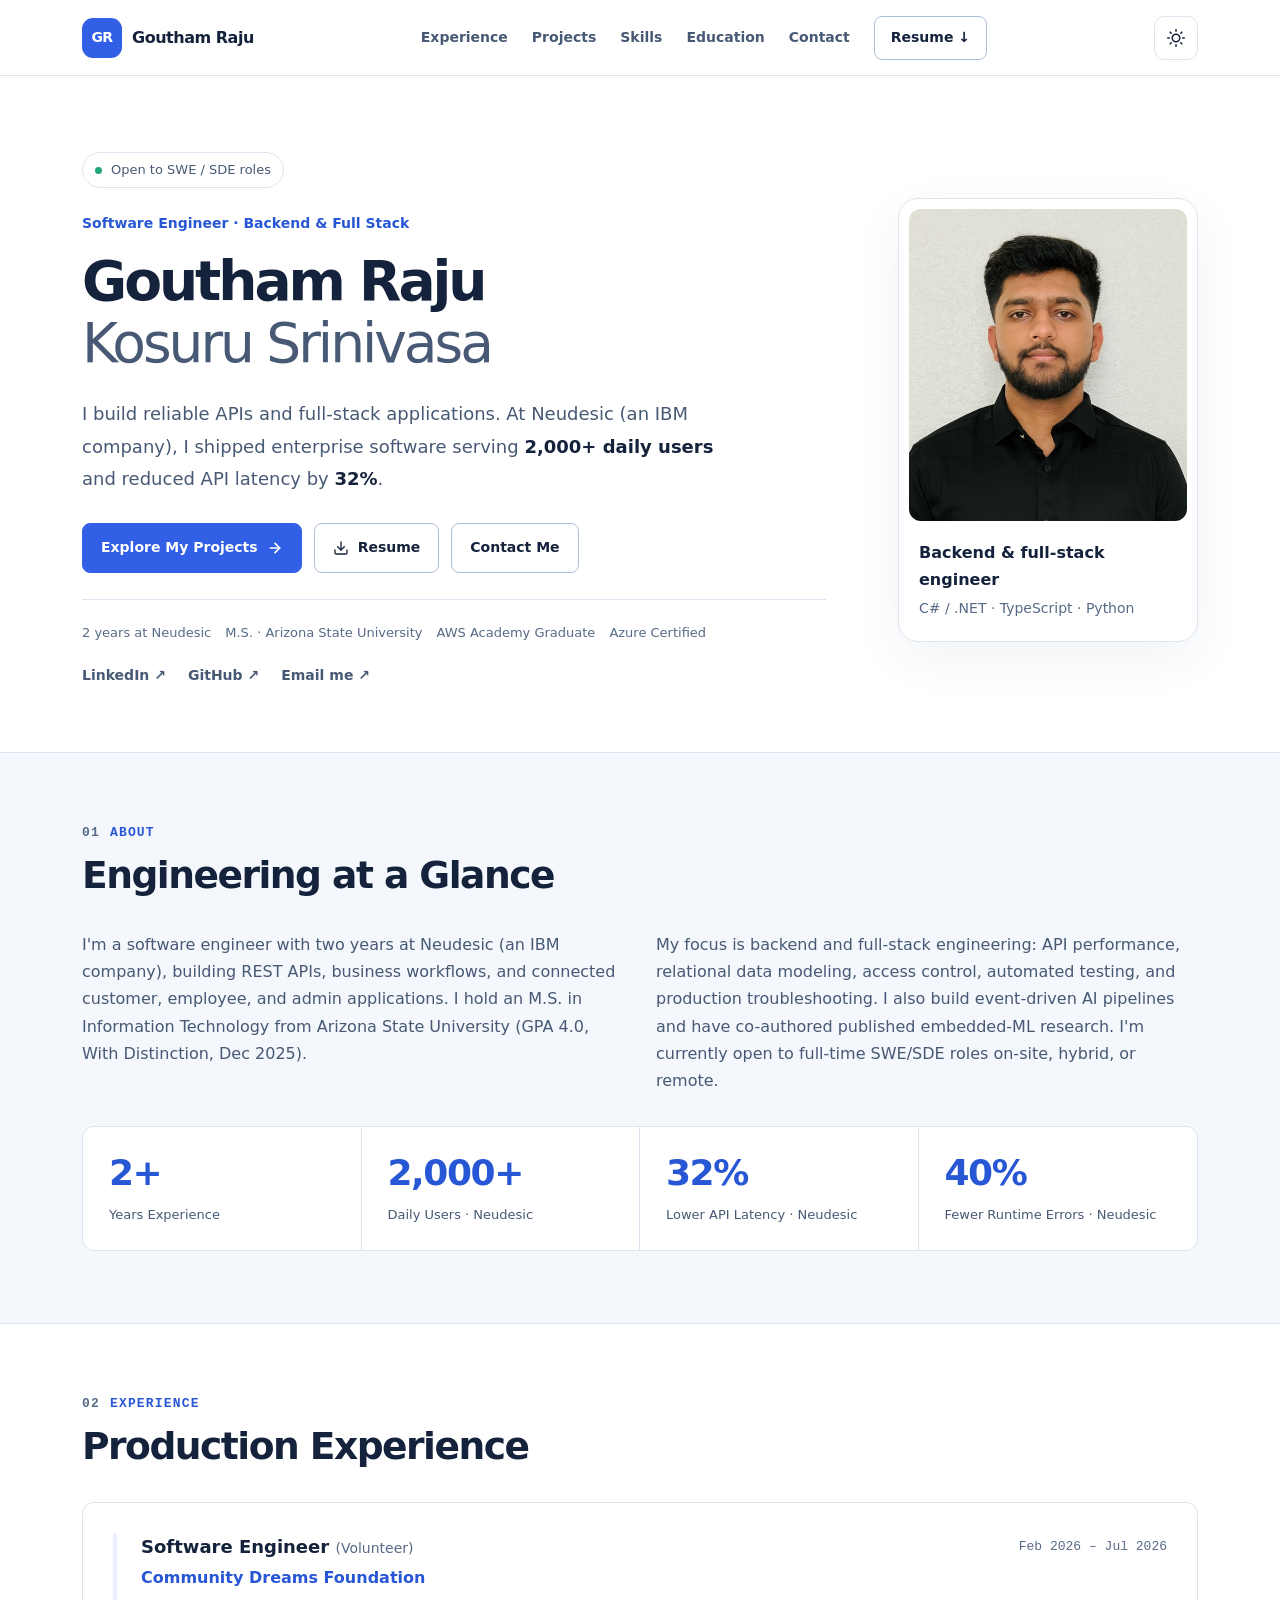
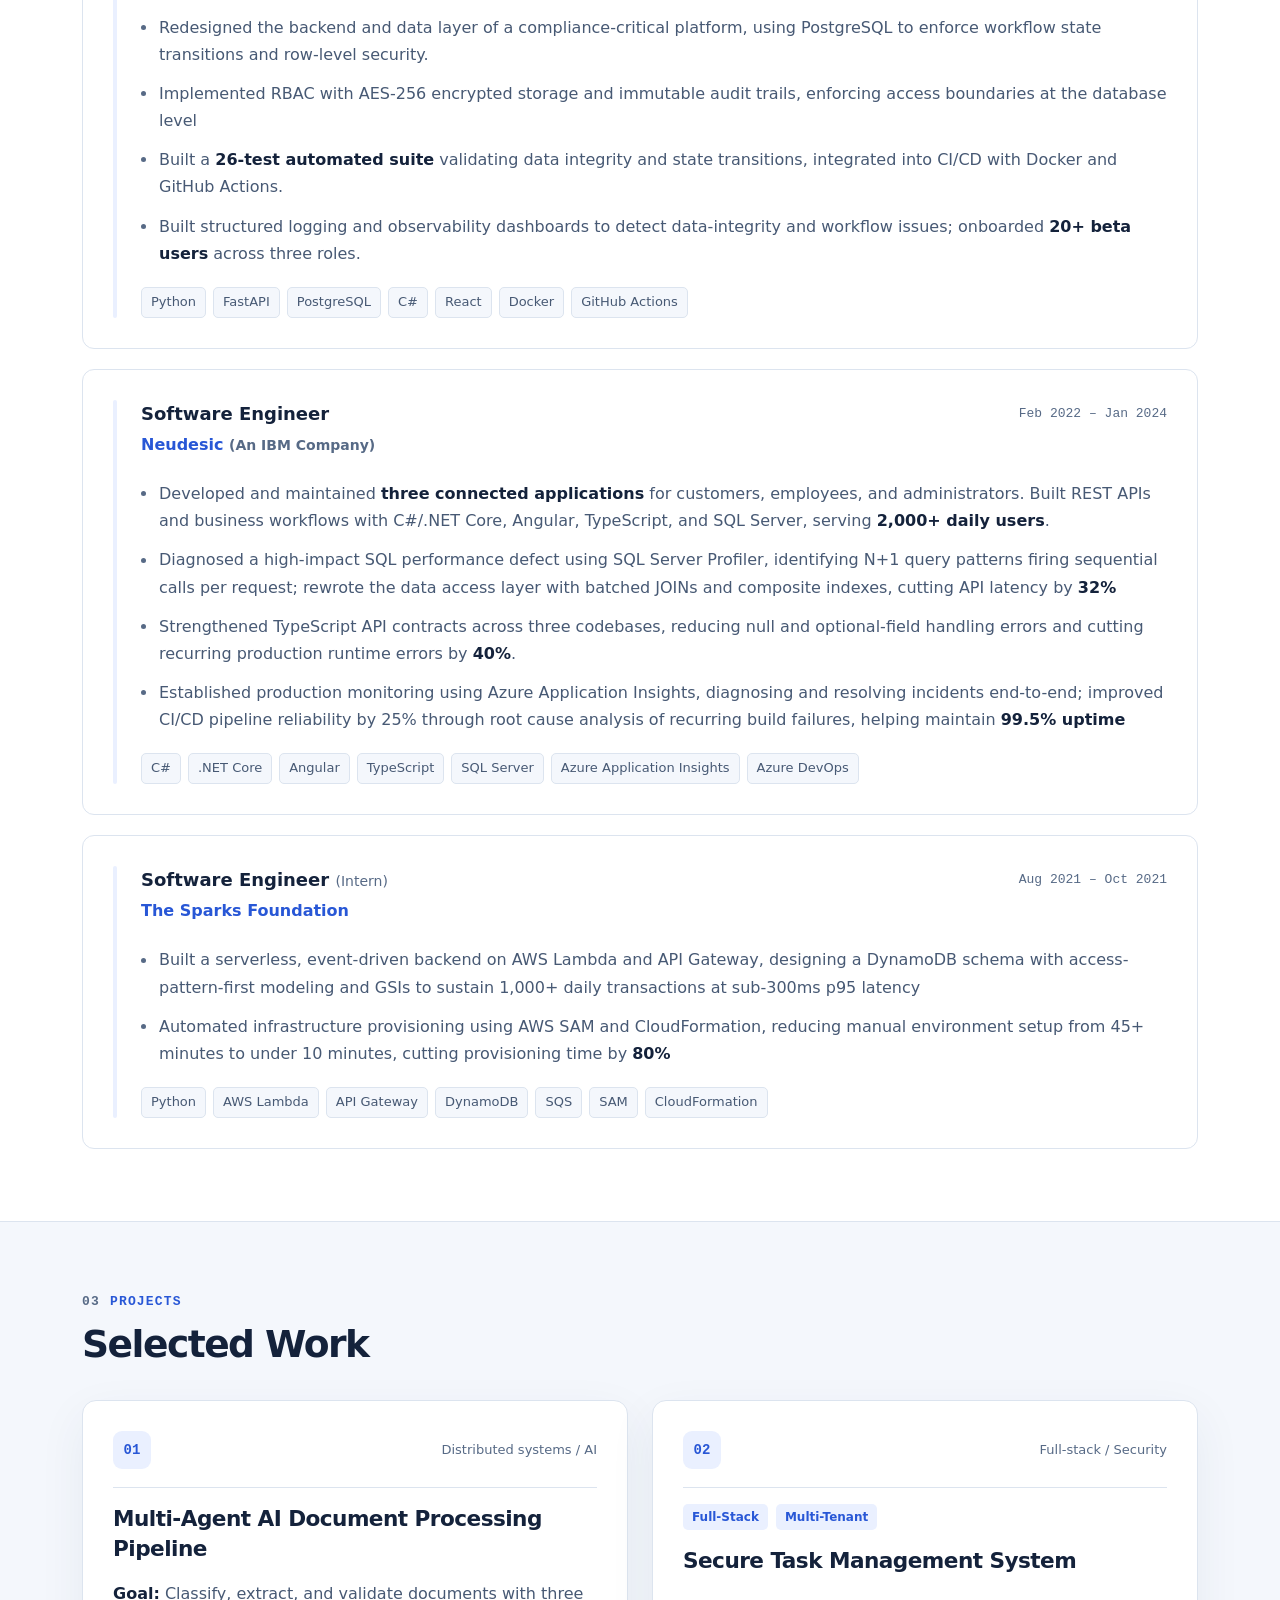
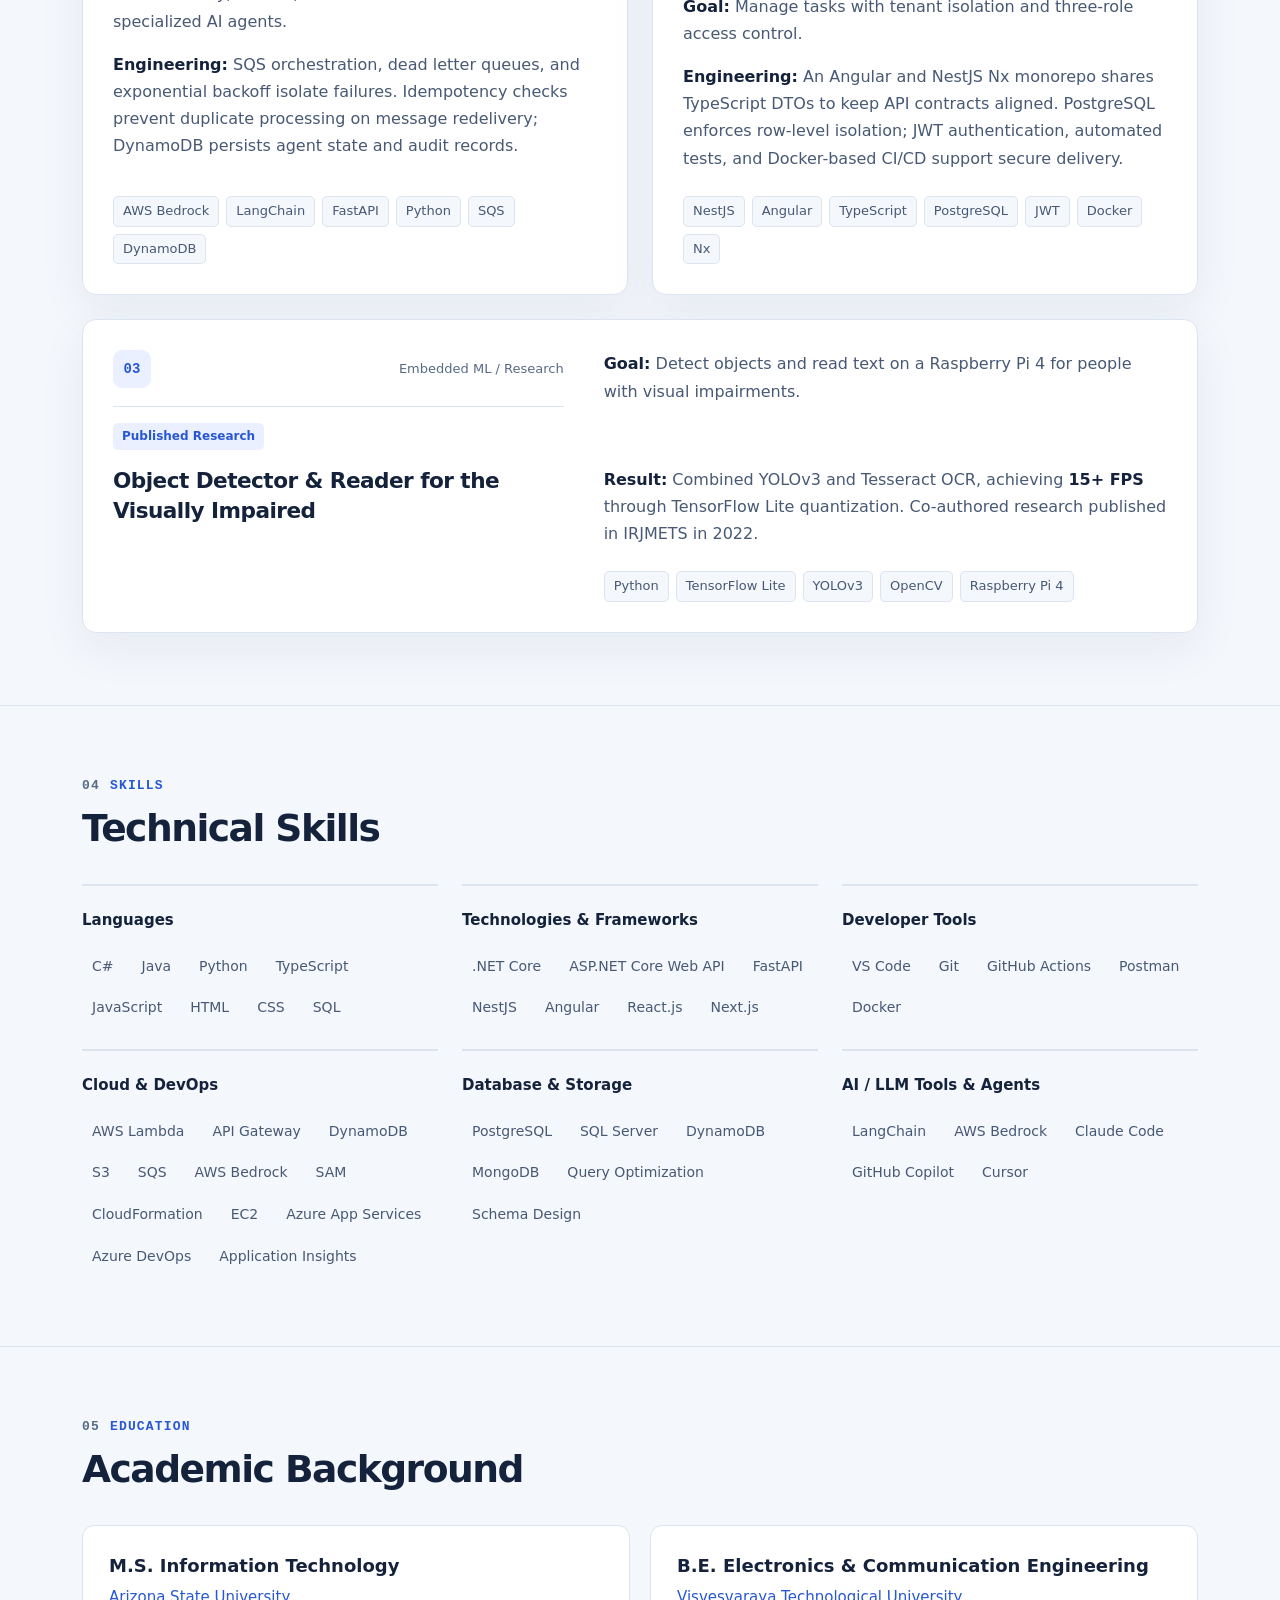
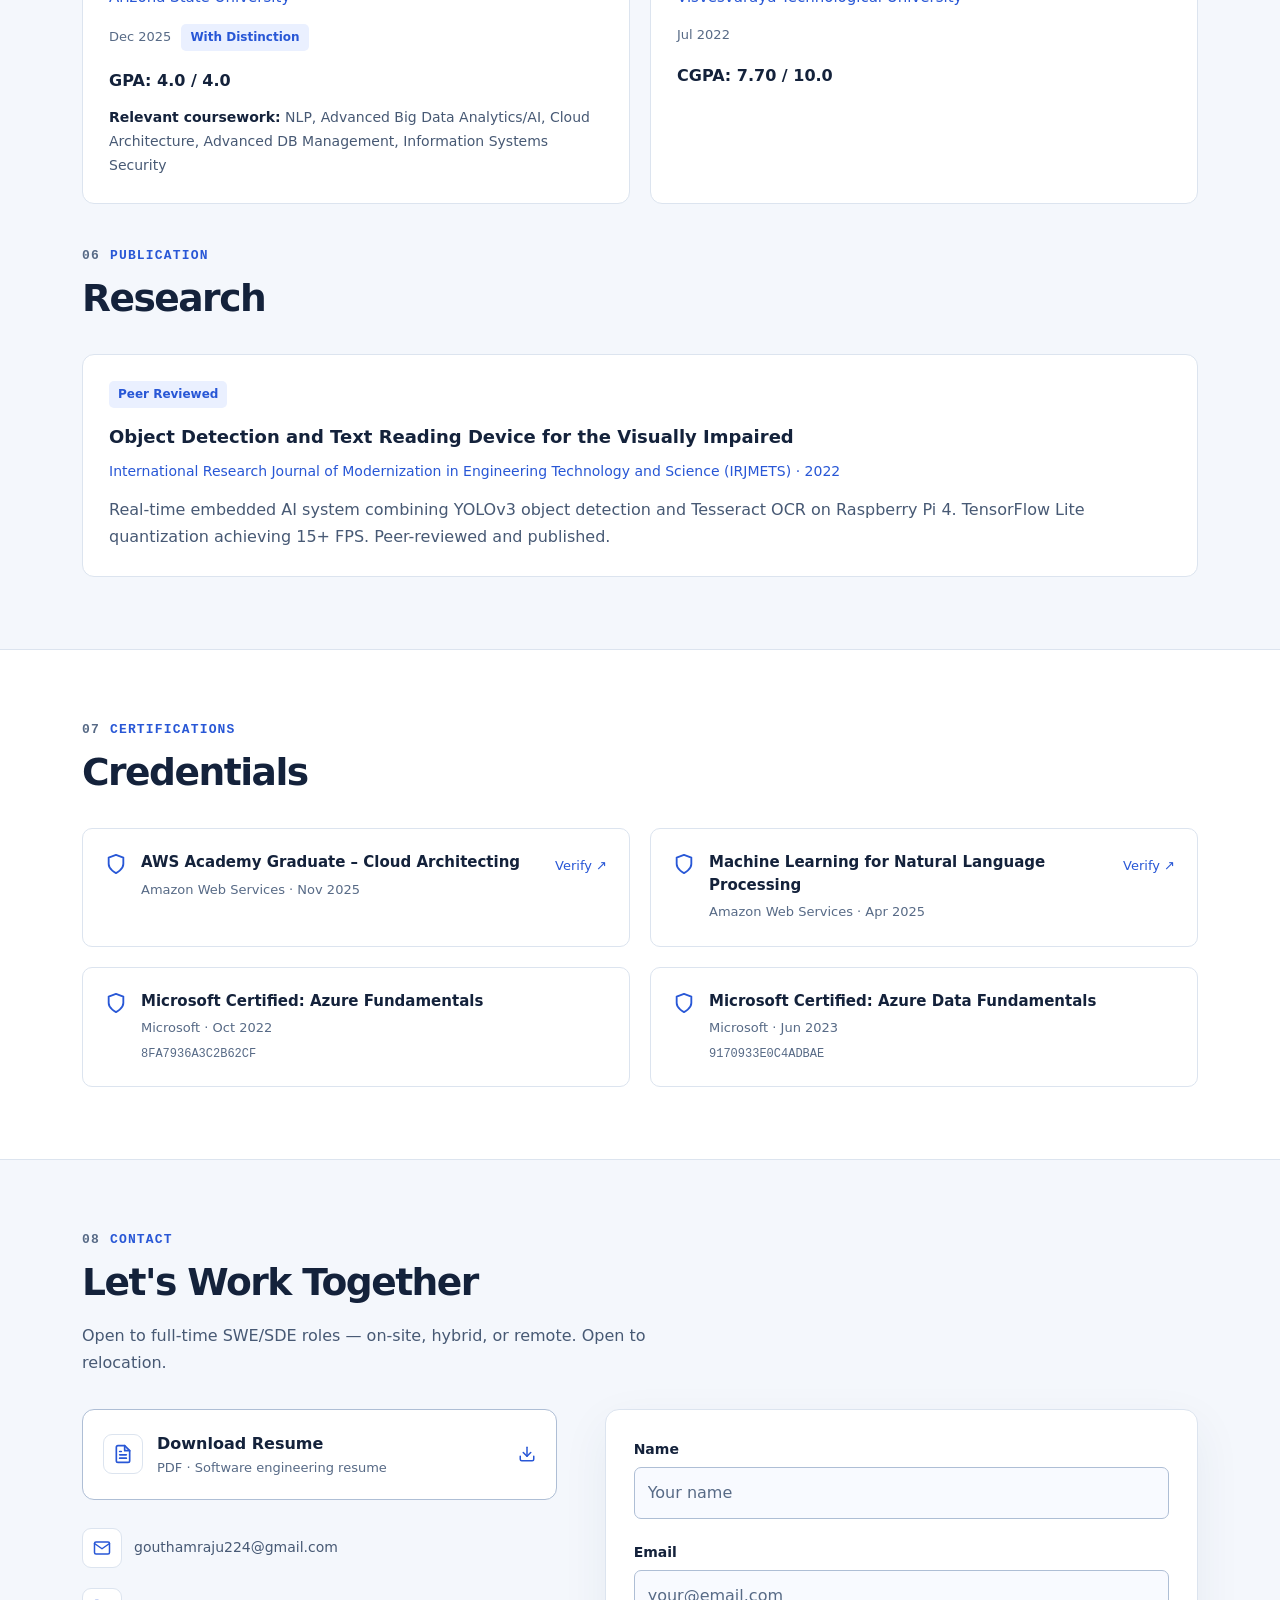
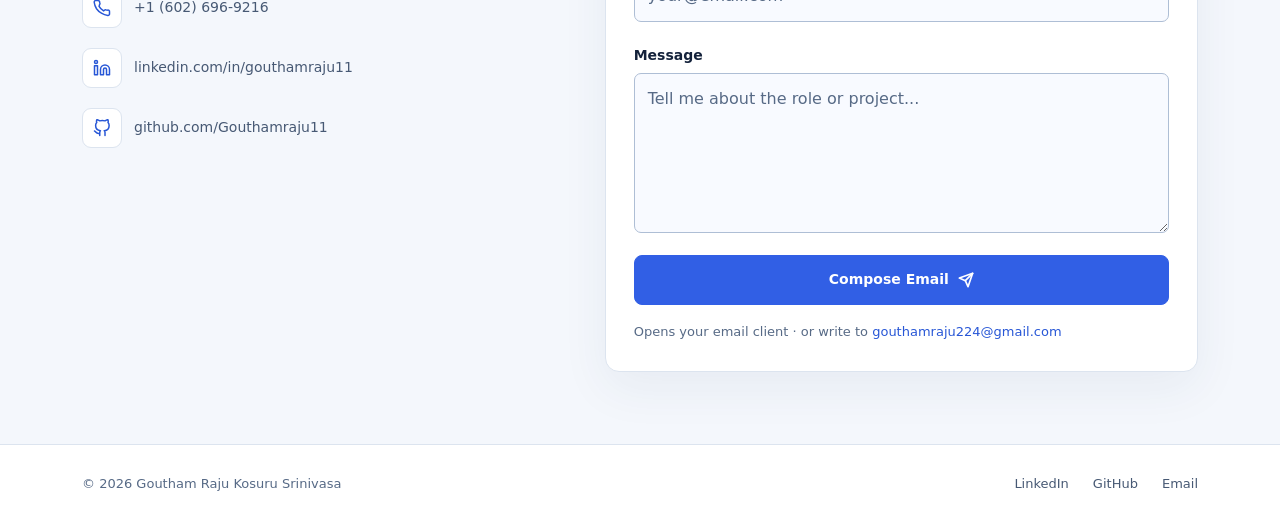
==== commit c8f85958: "Redesign portfolio with cobalt theme and engineering project cards" ====
--- a/index.html
+++ b/index.html
@@ -32,7 +32,7 @@
 
   <link rel="preconnect" href="https://fonts.googleapis.com" />
   <link rel="preconnect" href="https://fonts.gstatic.com" crossorigin />
-  <link href="https://fonts.googleapis.com/css2?family=Fraunces:ital,opsz,wght@0,9..144,300;0,9..144,400;0,9..144,500;0,9..144,600;0,9..144,700;1,9..144,400;1,9..144,500;1,9..144,600&family=Archivo:wght@400;500;600;700;800&display=swap" rel="stylesheet" />
+  <link href="https://fonts.googleapis.com/css2?family=Inter:wght@400;450;500;550;600;650;700;750&display=swap" rel="stylesheet" />
 
   <link rel="stylesheet" href="./css/style.css" />
   <link rel="stylesheet" href="./css/animations.css" />
@@ -65,7 +65,7 @@
   <header class="nav-header" id="nav-header" role="banner">
     <nav class="nav" aria-label="Main navigation">
       <div class="nav__container">
-        <a href="#hero" class="nav__logo" aria-label="Goutham Raju — back to top">GR</a>
+        <a href="#hero" class="nav__logo" aria-label="Goutham Raju — back to top"><span class="nav__monogram">GR</span><span class="nav__logo-label">Goutham Raju</span></a>
 
         <ul class="nav__links" id="nav-links" role="list">
           <li><a href="#experience" class="nav__link">Experience</a></li>
@@ -153,6 +153,7 @@
                 loading="eager"
               />
             </div>
+            <div class="hero__photo-caption"><strong>Backend &amp; full-stack engineer</strong><span>C# / .NET · TypeScript · Python</span></div>
           </div>
         </div>
 
@@ -167,10 +168,10 @@
     </section>
 
     <!-- ===== ABOUT ===== -->
-    <section class="section" id="about" aria-label="About me">
+    <section class="section section--alt" id="about" aria-label="About me">
       <div class="container">
         <div class="section__header reveal">
-          <span class="section__label"><span class="section__label__num"></span>About</span>
+          <span class="section__label"><span class="section__label__num" aria-hidden="true">01</span>About</span>
           <h2 class="section__title">Engineering at a Glance</h2>
         </div>
         <div class="about__layout">
@@ -204,7 +205,7 @@
     <section class="section" id="experience" aria-label="Work experience">
       <div class="container">
         <div class="section__header reveal">
-          <span class="section__label"><span class="section__label__num"></span>Experience</span>
+          <span class="section__label"><span class="section__label__num" aria-hidden="true">02</span>Experience</span>
           <h2 class="section__title">Production Experience</h2>
         </div>
         <div class="timeline">
@@ -300,13 +301,13 @@
     <section class="section section--alt" id="projects" aria-label="Featured projects">
       <div class="container">
         <div class="section__header reveal">
-          <span class="section__label"><span class="section__label__num"></span>Projects</span>
+          <span class="section__label"><span class="section__label__num" aria-hidden="true">03</span>Projects</span>
           <h2 class="section__title">Selected Work</h2>
         </div>
         <div class="projects__grid">
           <article class="project-card reveal" aria-label="Multi-Agent AI Document Processing Pipeline">
             <div class="project-card__top">
-              <div class="project-card__number" aria-hidden="true">01</div>
+              <div class="project-card__number" aria-hidden="true">01</div><span class="project-card__category">Distributed systems / AI</span>
             </div>
             <h3 class="project-card__title">Multi-Agent AI Document Processing Pipeline</h3>
             <p class="project-card__desc"><strong>Goal:</strong> Classify, extract, and validate documents with three specialized AI agents.</p><p class="project-card__desc"><strong>Engineering:</strong> SQS orchestration, dead letter queues, and exponential backoff isolate failures. Idempotency checks prevent duplicate processing on message redelivery; DynamoDB persists agent state and audit records.</p>
@@ -319,7 +320,7 @@
 
           <article class="project-card reveal" aria-label="Secure Task Management System">
             <div class="project-card__top">
-              <div class="project-card__number" aria-hidden="true">02</div>
+              <div class="project-card__number" aria-hidden="true">02</div><span class="project-card__category">Full-stack / Security</span>
             </div>
             <div class="project-card__badges">
               <span class="badge badge--arch">Full-Stack</span>
@@ -337,7 +338,7 @@
 
           <article class="project-card project-card--featured reveal" aria-label="Object Detector for Visually Impaired">
             <div class="project-card__top">
-              <div class="project-card__number" aria-hidden="true">03</div>
+              <div class="project-card__number" aria-hidden="true">03</div><span class="project-card__category">Embedded ML / Research</span>
             </div>
             <div class="project-card__badges">
               <span class="badge badge--research">Published Research</span>
@@ -358,7 +359,7 @@
     <section class="section section--alt" id="skills" aria-label="Technical skills">
       <div class="container">
         <div class="section__header reveal">
-          <span class="section__label"><span class="section__label__num"></span>Skills</span>
+          <span class="section__label"><span class="section__label__num" aria-hidden="true">04</span>Skills</span>
           <h2 class="section__title">Technical Skills</h2>
         </div>
         <div class="skills__grid">
@@ -450,7 +451,7 @@
     <section class="section section--alt" id="education" aria-label="Education">
       <div class="container">
         <div class="section__header reveal">
-          <span class="section__label"><span class="section__label__num"></span>Education</span>
+          <span class="section__label"><span class="section__label__num" aria-hidden="true">05</span>Education</span>
           <h2 class="section__title">Academic Background</h2>
         </div>
         <div class="edu__grid">
@@ -486,7 +487,7 @@
         </div>
 
         <div class="section__header section__header--sub reveal">
-          <span class="section__label"><span class="section__label__num"></span>Publication</span>
+          <span class="section__label"><span class="section__label__num" aria-hidden="true">06</span>Publication</span>
           <h2 class="section__title" id="publication">Research</h2>
         </div>
         <article class="pub-card reveal" aria-label="Published research paper">
@@ -504,7 +505,7 @@
     <section class="section" id="certifications" aria-label="Professional certifications">
       <div class="container">
         <div class="section__header reveal">
-          <span class="section__label"><span class="section__label__num"></span>Certifications</span>
+          <span class="section__label"><span class="section__label__num" aria-hidden="true">07</span>Certifications</span>
           <h2 class="section__title">Credentials</h2>
         </div>
         <div class="certs__grid">
@@ -561,7 +562,7 @@
     <section class="section" id="contact" aria-label="Contact">
       <div class="container">
         <div class="section__header reveal">
-          <span class="section__label"><span class="section__label__num"></span>Contact</span>
+          <span class="section__label"><span class="section__label__num" aria-hidden="true">08</span>Contact</span>
           <h2 class="section__title">Let's Work Together</h2>
           <p class="section__subtitle">Open to full-time SWE/SDE roles — on-site, hybrid, or remote. Open to relocation.</p>
         </div>
--- a/css/style.css
+++ b/css/style.css
@@ -1,1025 +1,247 @@
-/* ============================================================
-   DESIGN TOKENS — editorial / Swiss system
-   Ink + paper, one accent, hairlines instead of shadows.
-   ============================================================ */
+/* Software engineering portfolio: crisp surfaces, readable evidence, cobalt accents. */
 :root {
-  /* ---- Core palette — dark (default) ---- */
-  --bg:            #131210;
-  --bg-alt:        #1a1815;
-  --bg-card:       transparent;
-  --bg-card-hover: rgba(244,239,228,0.03);
-  --bg-input:      rgba(244,239,228,0.02);
-
-  /* ---- Text ---- */
-  --text:   #f3eee2;
-  --text-2: #b6ae9d;
-  --text-3: #837c6b;
-
-  /* ---- Accent — one sharp color, used sparingly ---- */
-  --accent:      #e34e2e;
-  --accent-2:    #f06a49;
-  --accent-ink:  #131210;
-  --accent-dim:  rgba(227,78,46,0.1);
-
-  /* ---- Borders (hairlines, not shadows) ---- */
-  --border:        rgba(243,238,226,0.14);
-  --border-strong: rgba(243,238,226,0.32);
-  --border-focus:  var(--accent);
-
-  /* ---- Legacy shadow tokens kept flat/off ---- */
-  --shadow-card: none;
-
-  /* ---- Spacing scale ---- */
-  --sp-1:  0.25rem;  --sp-2:  0.5rem;   --sp-3:  0.75rem;
-  --sp-4:  1rem;     --sp-5:  1.25rem;  --sp-6:  1.5rem;
-  --sp-8:  2rem;     --sp-10: 2.5rem;   --sp-12: 3rem;
-  --sp-16: 4rem;     --sp-20: 5rem;     --sp-24: 6rem;
-
-  /* ---- Type scale ---- */
-  --fs-xs:   0.72rem;  --fs-sm:  0.875rem; --fs-base: 1rem;
-  --fs-lg:   1.125rem; --fs-xl:  1.25rem;  --fs-2xl:  1.5rem;
-  --fs-3xl:  1.875rem; --fs-4xl: 2.25rem;  --fs-5xl:  3rem;
-
-  /* ---- Fonts ---- */
-  --font-display: 'Fraunces', 'Iowan Old Style', ui-serif, Georgia, serif;
-  --font-body:    'Archivo', system-ui, -apple-system, 'Segoe UI', sans-serif;
-  --font-mono:    'SF Mono', 'IBM Plex Mono', 'Fira Code', Consolas, monospace;
-
-  /* ---- Radius — mostly square, editorial ---- */
-  --r-sm: 1px; --r-md: 2px; --r-lg: 2px;
-  --r-xl: 2px; --r-2xl: 2px; --r-full: 9999px;
-
-  /* ---- Motion ---- */
-  --t-fast:   150ms ease;
-  --t-normal: 250ms ease;
-  --t-slow:   400ms ease;
-
-  /* ---- Layout ---- */
-  --nav-h: 64px;
-}
-
-/* ---- Light theme overrides ---- */
+  color-scheme: dark;
+  --bg: #0b1120; --bg-alt: #0f1829; --bg-card: #141f32; --bg-input: #0d1626;
+  --text: #f1f5fc; --text-2: #b8c5da; --text-3: #9bacc5;
+  --accent: #8aaeff; --accent-2: #adc6ff; --accent-ink: #091429;
+  --accent-dim: #1b2d50; --border: #28364d; --border-strong: #405574;
+  --button: #315fe5; --button-hover: #244dcb; --shadow: 0 16px 48px #00000018;
+  --font-body: 'Inter', system-ui, -apple-system, 'Segoe UI', sans-serif;
+  --font-display: var(--font-body); --font-mono: 'SFMono-Regular', Consolas, monospace;
+  --nav-h: 76px;
+}
 [data-theme="light"] {
-  --bg:            #f7f3ea;
-  --bg-alt:        #efe8d8;
-  --bg-card:       transparent;
-  --bg-card-hover: rgba(22,20,15,0.025);
-  --bg-input:      rgba(22,20,15,0.02);
-  --text:          #17140f;
-  --text-2:        #5c5646;
-  --text-3:        #8d876f;
-  --accent:        #c73c20;
-  --accent-2:      #a72f18;
-  --accent-ink:    #f7f3ea;
-  --accent-dim:    rgba(199,60,32,0.08);
-  --border:        rgba(23,20,15,0.14);
-  --border-strong: rgba(23,20,15,0.34);
-}
-
-/* ============================================================
-   RESET
-   ============================================================ */
+  color-scheme: light;
+  --bg: #ffffff; --bg-alt: #f4f7fc; --bg-card: #ffffff; --bg-input: #f8faff;
+  --text: #14223b; --text-2: #475974; --text-3: #576a86;
+  --accent: #2857d6; --accent-2: #1943b3; --accent-ink: #fff;
+  --accent-dim: #eaf0ff; --border: #dce4ef; --border-strong: #aebed5;
+  --shadow: 0 16px 48px #1d3b6410;
+}
 *, *::before, *::after { box-sizing: border-box; margin: 0; padding: 0; }
-
-html {
-  font-size: 16px;
-  scroll-behavior: smooth;
-  scroll-padding-top: var(--nav-h);
-  -webkit-text-size-adjust: 100%;
-}
-
-body {
-  font-family: var(--font-body);
-  font-size: var(--fs-base);
-  line-height: 1.65;
-  color: var(--text);
-  background: var(--bg);
-  transition: background var(--t-normal), color var(--t-normal);
-  -webkit-font-smoothing: antialiased;
-  -moz-osx-font-smoothing: grayscale;
-  overflow-x: hidden;
-}
-
+html { font-size: 16px; scroll-behavior: smooth; scroll-padding-top: calc(var(--nav-h) + 24px); -webkit-text-size-adjust: 100%; }
+body { font-family: var(--font-body); color: var(--text); background: var(--bg); font-size: 1rem; line-height: 1.7; -webkit-font-smoothing: antialiased; }
 img, svg { display: block; max-width: 100%; }
+a { color: inherit; text-decoration: none; }
 ul { list-style: none; }
-a  { color: inherit; text-decoration: none; }
-button { cursor: pointer; border: none; background: none; font-family: inherit; }
-input, textarea { font-family: inherit; }
-strong { font-weight: 700; color: var(--text); }
-
-:focus-visible {
-  outline: 2px solid var(--accent);
-  outline-offset: 3px;
-}
-
-/* ============================================================
-   SKIP LINK
-   ============================================================ */
-.skip-link {
-  position: absolute; top: -100%; left: var(--sp-4);
-  z-index: 9999; padding: var(--sp-2) var(--sp-4);
-  background: var(--accent); color: var(--accent-ink);
-  font-weight: 700;
-  transition: top var(--t-fast);
-}
-.skip-link:focus { top: var(--sp-4); }
-
-/* ============================================================
-   CONTAINER
-   ============================================================ */
-.container {
-  width: 100%;
-  max-width: 1120px;
-  margin-inline: auto;
-  padding-inline: var(--sp-6);
-}
-@media (min-width: 1024px) { .container { padding-inline: var(--sp-10); } }
-
-/* ============================================================
-   NAVIGATION
-   ============================================================ */
-.nav-header {
-  position: sticky; top: 0; z-index: 100;
-  height: var(--nav-h);
-  background: var(--bg);
-  border-bottom: 1px solid var(--border);
-  transition: background var(--t-normal), border-color var(--t-normal);
-}
-.nav-header.is-scrolled { border-bottom-color: var(--border-strong); }
-
-.nav { height: 100%; }
-.nav__container {
-  display: flex; align-items: center;
-  justify-content: space-between;
-  height: 100%;
-  max-width: 1120px;
-  margin-inline: auto;
-  padding-inline: var(--sp-6); gap: var(--sp-8);
-}
-@media (min-width: 1024px) { .nav__container { padding-inline: var(--sp-10); } }
-
-.nav__logo {
-  font-family: var(--font-display);
-  font-size: var(--fs-xl);
-  font-weight: 600;
-  font-style: italic;
-  letter-spacing: -0.01em;
-  color: var(--text);
-  flex-shrink: 0;
-  transition: color var(--t-fast);
-}
-.nav__logo:hover { color: var(--accent); }
-
-.nav__links { display: none; gap: var(--sp-6); align-items: center; }
-@media (min-width: 768px) { .nav__links { display: flex; } }
-
-.nav__link {
-  font-family: var(--font-mono);
-  font-size: var(--fs-xs);
-  font-weight: 600;
-  letter-spacing: 0.06em;
-  text-transform: uppercase;
-  color: var(--text-2);
-  transition: color var(--t-fast);
-  position: relative;
-  padding-bottom: 3px;
-}
-.nav__link::after {
-  content: '';
-  position: absolute; bottom: -1px; left: 0; right: 0;
-  height: 2px;
-  background: var(--accent);
-  transform: scaleX(0); transform-origin: left;
-  transition: transform var(--t-normal);
-}
-.nav__link:hover  { color: var(--text); }
-.nav__link.is-active { color: var(--accent); }
-.nav__link.is-active::after,
-.nav__link:hover::after { transform: scaleX(1); }
-
-.nav__controls { display: flex; align-items: center; gap: var(--sp-2); flex-shrink: 0; }
-
-/* Theme toggle */
-.theme-toggle {
-  display: flex; align-items: center; justify-content: center;
-  width: 36px; height: 36px;
-  color: var(--text-2);
-  border: 1px solid transparent;
-  transition: color var(--t-fast), border-color var(--t-fast);
-}
-.theme-toggle:hover { color: var(--text); border-color: var(--border); }
-[data-theme="dark"]  .icon--sun  { display: none; }
-[data-theme="light"] .icon--moon { display: none; }
-
-/* Hamburger */
-.nav__hamburger {
-  display: flex; flex-direction: column; justify-content: center;
-  gap: 5px; width: 36px; height: 36px; padding: var(--sp-2);
-  color: var(--text-2);
-  transition: color var(--t-fast);
-}
-@media (min-width: 768px) { .nav__hamburger { display: none; } }
-.nav__hamburger:hover { color: var(--text); }
-.nav__bar {
-  display: block; width: 100%; height: 1.5px;
-  background: currentColor;
-  transition: transform var(--t-normal), opacity var(--t-fast);
-}
-.nav__hamburger[aria-expanded="true"] .nav__bar:nth-child(1) { transform: translateY(6.5px) rotate(45deg); }
+button, input, textarea { font: inherit; }
+button { cursor: pointer; color: inherit; background: none; border: 0; }
+strong { font-weight: 650; color: var(--text); }
+:focus-visible { outline: 3px solid var(--accent); outline-offset: 4px; }
+::selection { background: var(--accent-dim); color: var(--accent); }
+.container, .nav__container { max-width: 1180px; padding-inline: 32px; margin-inline: auto; width: 100%; }
+.skip-link { position: fixed; top: -100px; left: 16px; z-index: 200; padding: 12px 20px; background: var(--text); color: var(--bg); border-radius: 8px; }
+.skip-link:focus { top: 12px; }
+/* Navigation */
+.nav-header { position: sticky; top: 0; height: var(--nav-h); z-index: 100; background: var(--bg); border-bottom: 1px solid var(--border); }
+.nav-header.is-scrolled { box-shadow: 0 4px 20px #0000000a; }
+.nav, .nav__container { height: 100%; }
+.nav__container { display: flex; align-items: center; justify-content: space-between; gap: 24px; }
+.nav__logo { display: flex; align-items: center; gap: 10px; font-size: 1rem; font-weight: 750; letter-spacing: -.03em; white-space: nowrap; }
+.nav__monogram { display: grid; place-items: center; width: 40px; height: 40px; border-radius: 11px; color: #fff; background: var(--button); font-size: .875rem; letter-spacing: -.05em; }
+.nav__links { display: flex; align-items: center; gap: 24px; }
+.nav__link { display: inline-flex; align-items: center; min-height: 44px; font-size: .875rem; font-weight: 550; color: var(--text-2); }
+.nav__link:hover, .nav__link.is-active { color: var(--accent); }
+.nav__links li:last-child .nav__link { padding-inline: 16px; border: 1px solid var(--border-strong); border-radius: 8px; color: var(--text); }
+.nav__controls { display: flex; flex-shrink: 0; gap: 8px; }
+.theme-toggle, .nav__hamburger { display: flex; align-items: center; justify-content: center; width: 44px; height: 44px; border-radius: 10px; border: 1px solid var(--border); }
+.theme-toggle:hover { background: var(--accent-dim); }
+[data-theme="dark"] .icon--sun, [data-theme="light"] .icon--moon { display: none; }
+.nav__hamburger { display: none; flex-direction: column; gap: 5px; padding: 11px; }
+.nav__bar { width: 100%; height: 2px; background: currentColor; transition: transform .2s, opacity .2s; }
+.nav__hamburger[aria-expanded="true"] .nav__bar:nth-child(1) { transform: translateY(7px) rotate(45deg); }
 .nav__hamburger[aria-expanded="true"] .nav__bar:nth-child(2) { opacity: 0; }
-.nav__hamburger[aria-expanded="true"] .nav__bar:nth-child(3) { transform: translateY(-6.5px) rotate(-45deg); }
-
-@media (max-width: 767px) {
-  .nav__links {
-    display: flex; flex-direction: column;
-    position: fixed; top: var(--nav-h); left: 0; right: 0;
-    background: var(--bg); border-bottom: 1px solid var(--border);
-    padding: var(--sp-6) var(--sp-6) var(--sp-8);
-    gap: 0; z-index: 99;
-    transform: translateY(-105%); opacity: 0; pointer-events: none;
-    transition: transform var(--t-normal), opacity var(--t-normal);
-  }
-  .nav__links.is-open { transform: translateY(0); opacity: 1; pointer-events: auto; }
-  .nav__link {
-    font-size: var(--fs-base); padding: var(--sp-4) 0;
-    border-bottom: 1px solid var(--border);
-  }
-  .nav__link::after { display: none; }
-}
-
-/* ============================================================
-   SECTION LAYOUT
-   ============================================================ */
-.section {
-  padding-block: var(--sp-24);
-  background: var(--bg);
-  transition: background var(--t-normal);
-}
+.nav__hamburger[aria-expanded="true"] .nav__bar:nth-child(3) { transform: translateY(-7px) rotate(-45deg); }
+/* Introduction */
+.hero { padding-block: 76px 64px; background: var(--bg); border-bottom: 1px solid var(--border); }
+.hero__inner { display: grid; grid-template-columns: minmax(0, 1fr) 300px; align-items: center; gap: 72px; }
+.hero__content { min-width: 0; }
+.hero__available { display: inline-flex; align-items: center; gap: 9px; padding: 6px 12px; border: 1px solid var(--border); border-radius: 99px; font-size: .8125rem; color: var(--text-2); margin-bottom: 24px; }
+.hero__pulse { width: 7px; height: 7px; border-radius: 50%; background: #22a778; }
+.hero__role { font-size: .875rem; font-weight: 650; color: var(--accent); margin-bottom: 14px; }
+.hero__name { font-size: clamp(2.4rem, 4.3vw, 3.6rem); line-height: 1.13; letter-spacing: -.055em; font-weight: 750; }
+.hero__name-line { display: block; overflow-wrap: anywhere; }
+.hero__name-line--gradient { color: var(--text-2); font-weight: 500; }
+.hero__tagline { margin-top: 24px; font-size: 1.125rem; max-width: 58ch; color: var(--text-2); line-height: 1.8; }
+.hero__accent { color: var(--text); font-weight: 650; }
+.hero__actions { display: flex; flex-wrap: wrap; gap: 12px; margin-top: 28px; }
+.btn { display: inline-flex; align-items: center; justify-content: center; gap: 9px; border-radius: 8px; padding: 12px 18px; font-size: .875rem; font-weight: 650; min-height: 48px; border: 1px solid transparent; transition: background .2s, border-color .2s, transform .2s; }
+.btn--primary { color: #fff; background: var(--button); border-color: var(--button); }
+.btn--primary:hover { background: var(--button-hover); border-color: var(--button-hover); transform: translateY(-1px); }
+.btn--ghost { border-color: var(--border-strong); background: var(--bg-card); }
+.btn--ghost:hover { border-color: var(--accent); color: var(--accent); }
+.btn--full { width: 100%; }
+.hero__strip { display: flex; flex-wrap: wrap; gap: 8px 14px; padding-top: 22px; margin-top: 26px; border-top: 1px solid var(--border); }
+.hero__strip-item { font-size: .8125rem; color: var(--text-3); }
+.hero__strip-sep { display: none; }
+.hero__profiles { display: flex; flex-wrap: wrap; gap: 22px; margin-top: 20px; font-size: .875rem; font-weight: 550; }
+.hero__profiles a { color: var(--text-2); }
+.hero__profiles a:hover { color: var(--accent); text-decoration: underline; text-underline-offset: 5px; }
+.hero__photo-col { min-width: 0; }
+.hero__photo-frame { padding: 10px; background: var(--bg-card); border: 1px solid var(--border); border-radius: 20px; box-shadow: var(--shadow); }
+.hero__photo-inner { aspect-ratio: 1 / 1.12; border-radius: 12px; overflow: hidden; background: var(--bg-alt); }
+.hero__photo { width: 100%; height: 100%; object-fit: cover; object-position: center 15%; }
+.hero__photo-caption { padding: 18px 10px 10px; display: grid; gap: 4px; }
+.hero__photo-caption strong { font-size: 1rem; }
+.hero__photo-caption span { font-size: .875rem; color: var(--text-3); }
+.hero__rule, .hero__scroll { display: none; }
+/* Section rhythm */
+.section { padding-block: 72px; border-bottom: 1px solid var(--border); }
 .section--alt { background: var(--bg-alt); }
-@media (max-width: 640px) { .section { padding-block: var(--sp-16); } }
-
-.section__label {
-  display: flex; align-items: baseline; gap: var(--sp-3);
-  font-family: var(--font-mono);
-  font-size: var(--fs-xs);
-  font-weight: 600;
-  letter-spacing: 0.12em;
-  text-transform: uppercase;
-  color: var(--text-3);
-  margin-bottom: var(--sp-4);
-}
-.section__label__num {
-  color: var(--accent);
-  font-weight: 700;
-}
-
-.section__header { margin-bottom: var(--sp-12); }
-.section__header--sub { margin-top: var(--sp-16); margin-bottom: var(--sp-8); }
-
-.section__title {
-  font-family: var(--font-display);
-  font-size: clamp(var(--fs-3xl), 4.4vw, 3rem);
-  font-weight: 500;
-  letter-spacing: -0.01em;
-  color: var(--text);
-  position: relative;
-  display: inline-block;
-}
-/* Rule under section titles */
-.section__title::after {
-  content: '';
-  position: absolute; bottom: -12px; left: 0;
-  width: 40px; height: 2px;
-  background: var(--accent);
-}
-
-.section__subtitle {
-  margin-top: var(--sp-5);
-  font-size: var(--fs-lg);
-  color: var(--text-2);
-  max-width: 55ch;
-}
-
-/* ============================================================
-   BUTTONS
-   ============================================================ */
-.btn {
-  display: inline-flex; align-items: center; justify-content: center;
-  gap: var(--sp-2); padding: var(--sp-3) var(--sp-6);
-  font-family: var(--font-mono);
-  font-size: var(--fs-sm); font-weight: 600;
-  letter-spacing: 0.03em;
-  text-transform: uppercase;
-  transition: background var(--t-fast), color var(--t-fast), border-color var(--t-fast);
-  white-space: nowrap; text-decoration: none;
-}
-.btn--full { width: 100%; }
-
-/* Primary: solid ink block, inverts to accent */
-.btn--primary {
-  background: var(--text);
-  color: var(--bg);
-  border: 1px solid var(--text);
-}
-.btn--primary:hover {
-  background: var(--accent);
-  border-color: var(--accent);
-  color: var(--accent-ink);
-}
-
-/* Ghost */
-.btn--ghost {
-  background: transparent;
-  color: var(--text-2);
-  border: 1px solid var(--border-strong);
-}
-.btn--ghost:hover {
-  color: var(--text);
-  border-color: var(--text);
-}
-
-/* ============================================================
-   HERO
-   ============================================================ */
-.hero {
-  position: relative;
-  min-height: 100vh;
-  display: flex; align-items: center;
-  background: var(--bg);
-  overflow: hidden;
-  padding-block: var(--sp-24);
-}
-
-/* Faint twin grid guides, static — a nod to the print grid, not a blob */
-.hero__rule {
-  position: absolute; inset: 0; pointer-events: none;
-  background-image:
-    linear-gradient(to right, var(--border) 1px, transparent 1px),
-    linear-gradient(to right, var(--border) 1px, transparent 1px);
-  background-position: 33% 0, 78% 0;
-  background-size: 1px 100%;
-  background-repeat: no-repeat;
-  opacity: 0.5;
-}
-@media (max-width: 1023px) { .hero__rule { display: none; } }
-
-.hero__content {
-  position: relative;
-  display: flex; flex-direction: column; gap: var(--sp-6);
-  max-width: 820px;
-}
-
-/* Hero two-column layout */
-.hero__inner {
-  display: flex;
-  align-items: center;
-  justify-content: space-between;
-  gap: var(--sp-16);
-}
-
-/* ---- Photo column ---- */
-.hero__photo-col {
-  flex-shrink: 0;
-  display: flex;
-  justify-content: center;
-  opacity: 0;
-  animation: hero-in 0.8s cubic-bezier(0.22, 1, 0.36, 1) 0.4s forwards;
-}
-
-.hero__photo-frame {
-  position: relative;
-  width: 240px;
-  border: 1px solid var(--border-strong);
-  padding: 10px;
-  flex-shrink: 0;
-}
-@media (min-width: 1024px) {
-  .hero__photo-frame { width: 280px; }
-}
-
-.hero__photo-inner {
-  width: 100%;
-  aspect-ratio: 4 / 5;
-  overflow: hidden;
-}
-
-.hero__photo {
-  width: 100%;
-  height: 100%;
-  object-fit: cover;
-  object-position: center 10%;
-  display: block;
-  filter: grayscale(55%) contrast(1.05);
-  transition: filter var(--t-slow);
-}
-.hero__photo-frame:hover .hero__photo { filter: grayscale(0%) contrast(1.02); }
-
-/* Mobile: stack vertically, photo on top */
-@media (max-width: 767px) {
-  .hero__inner {
-    flex-direction: column;
-    gap: var(--sp-8);
-    text-align: center;
-  }
-  .hero__photo-col { order: -1; }
-  .hero__photo-frame { width: 170px; }
-  .hero__available,
-  .hero__actions,
-  .hero__strip { justify-content: center; }
-  .hero__tagline { margin-inline: auto; }
-}
-
-/* Available line */
-.hero__available {
-  display: inline-flex; align-items: center; gap: var(--sp-3);
-  font-family: var(--font-mono);
-  font-size: var(--fs-xs); font-weight: 600;
-  letter-spacing: 0.08em; text-transform: uppercase;
-  color: var(--text-2);
-  width: fit-content;
-}
-.hero__pulse {
-  width: 7px; height: 7px;
-  background: var(--accent); flex-shrink: 0;
-}
-
-/* Name — grotesk line + italic serif line, solid accent, no gradient */
-.hero__name {
-  font-size: clamp(2.4rem, 7.4vw, 4.6rem);
-  line-height: 1.04;
-  letter-spacing: -0.02em;
-  display: flex; flex-direction: column; gap: 2px;
-}
-.hero__name-line {
-  font-family: var(--font-body);
-  font-weight: 700;
-  color: var(--text);
-}
-.hero__name-line--gradient {
-  font-family: var(--font-display);
-  font-weight: 500;
-  font-style: italic;
-  color: var(--accent);
-  letter-spacing: -0.01em;
-}
-
-.hero__tagline {
-  font-size: clamp(var(--fs-lg), 2.5vw, var(--fs-xl));
-  line-height: 1.75;
-  color: var(--text-2);
-  max-width: 620px;
-}
-.hero__accent {
-  color: var(--text);
-  font-weight: 700;
-  font-style: italic;
-  font-family: var(--font-display);
-}
-.hero__br { display: none; }
-@media (min-width: 640px) { .hero__br { display: initial; } }
-
-/* CTA row */
-.hero__actions { display: flex; gap: var(--sp-4); flex-wrap: wrap; }
-
-/* Credentials strip */
-.hero__strip {
-  display: flex; flex-wrap: wrap; align-items: center; gap: var(--sp-2);
-  padding-top: var(--sp-4);
-  border-top: 1px solid var(--border);
-  margin-top: var(--sp-2);
-}
-.hero__strip-item {
-  font-family: var(--font-mono);
-  font-size: var(--fs-xs); font-weight: 600; letter-spacing: 0.06em;
-  text-transform: uppercase; color: var(--text-3);
-}
-.hero__strip-sep { color: var(--border-strong); }
-
-/* Scroll indicator */
-.hero__scroll {
-  position: absolute; bottom: var(--sp-8); left: 50%;
-  transform: translateX(-50%);
-  display: flex; flex-direction: column; align-items: center; gap: var(--sp-2);
-  opacity: 0.5;
-  transition: opacity var(--t-normal);
-}
-.hero__scroll-label {
-  font-family: var(--font-mono);
-  font-size: 0.65rem;
-  letter-spacing: 0.14em;
-  text-transform: uppercase;
-  color: var(--text-3);
-}
-.hero__scroll-bar {
-  width: 1px; height: 40px;
-  background: var(--border-strong);
-  position: relative;
-  overflow: hidden;
-}
-.hero__scroll-bar::after {
-  content: '';
-  position: absolute; left: 0; top: 0; width: 100%; height: 40%;
-  background: var(--accent);
-  animation: scroll-bar 2.2s ease-in-out infinite;
-}
-
-/* ============================================================
-   ABOUT
-   ============================================================ */
-.about__layout {
-  display: flex; flex-direction: column; gap: var(--sp-12);
-}
-@media (min-width: 768px) {
-  .about__layout { flex-direction: row; align-items: flex-start; gap: var(--sp-16); }
-}
-
-.about__text {
-  flex: 1;
-  display: flex; flex-direction: column; gap: var(--sp-4);
-  font-size: var(--fs-lg); line-height: 1.8; color: var(--text-2);
-}
-.about__text p { max-width: 62ch; }
-
-.about__stats {
-  display: grid; grid-template-columns: 1fr 1fr; gap: 0;
-  flex-shrink: 0; width: 100%;
-  border-top: 1px solid var(--border);
-  border-left: 1px solid var(--border);
-}
-@media (min-width: 768px) { .about__stats { width: 260px; } }
-
-.stat {
-  display: flex; flex-direction: column; gap: var(--sp-1);
-  padding: var(--sp-5);
-  border-right: 1px solid var(--border);
-  border-bottom: 1px solid var(--border);
-}
-.stat__value {
-  font-family: var(--font-display);
-  font-size: var(--fs-4xl); font-weight: 500; line-height: 1;
-  letter-spacing: -0.02em;
-  color: var(--text);
-}
-.stat__label {
-  font-family: var(--font-mono);
-  font-size: 0.65rem; color: var(--text-3); font-weight: 600;
-  letter-spacing: 0.06em; text-transform: uppercase; margin-top: var(--sp-1);
-}
-
-/* ============================================================
-   SKILLS — spec-sheet rows, not tag clouds
-   ============================================================ */
-.skills__grid {
-  display: flex; flex-direction: column;
-  border-top: 1px solid var(--border);
-}
-
-.skill-category {
-  display: grid;
-  grid-template-columns: 200px 1fr;
-  gap: var(--sp-6);
-  padding-block: var(--sp-6);
-  border-bottom: 1px solid var(--border);
-}
-@media (max-width: 640px) {
-  .skill-category { grid-template-columns: 1fr; gap: var(--sp-3); }
-}
-
-.skill-category__title {
-  display: flex; align-items: baseline; gap: var(--sp-2);
-  font-family: var(--font-mono);
-  font-size: var(--fs-xs); font-weight: 700;
-  letter-spacing: 0.08em; text-transform: uppercase;
-  color: var(--text);
-}
-.skill-category__dot {
-  width: 6px; height: 6px;
-  background: var(--accent); flex-shrink: 0;
-}
-.skill-category__dot--purple,
-.skill-category__dot--green { background: var(--accent); }
-
-.skill-tags { display: flex; flex-wrap: wrap; gap: var(--sp-2) var(--sp-5); align-items: center; }
-
-.skill-tag {
-  font-size: var(--fs-sm); font-weight: 500;
-  color: var(--text-2);
-  position: relative;
-  cursor: default;
-  transition: color var(--t-fast);
-}
-.skill-tag:not(:last-child)::after {
-  content: '·';
-  position: absolute; right: calc(var(--sp-5) / -1.6);
-  color: var(--border-strong);
-}
-.skill-tag:hover { color: var(--accent); }
-.skill-tag--purple, .skill-tag--green { color: var(--text-2); }
-.skill-tag--purple:hover, .skill-tag--green:hover { color: var(--accent); }
-
-/* ============================================================
-   STACK TAGS
-   ============================================================ */
-.stack-row { display: flex; flex-wrap: wrap; gap: var(--sp-2); margin-top: var(--sp-5); }
-.stack-tag {
-  padding: 3px 9px;
-  font-size: var(--fs-xs); font-weight: 600;
-  font-family: var(--font-mono);
-  letter-spacing: 0.02em;
-  color: var(--text-2);
-  border: 1px solid var(--border);
-}
-
-/* ============================================================
-   EXPERIENCE — numbered ledger, no dot/line timeline
-   ============================================================ */
-.timeline {
-  display: flex; flex-direction: column;
-  border-top: 1px solid var(--border);
-  counter-reset: entry;
-}
-
-.timeline__item {
-  display: flex; gap: var(--sp-6);
-  padding-block: var(--sp-10);
-  border-bottom: 1px solid var(--border);
-  counter-increment: entry;
-}
-
-.timeline__connector {
-  flex-shrink: 0; width: 44px;
-}
-.timeline__connector::before {
-  content: counter(entry, decimal-leading-zero);
-  font-family: var(--font-display);
-  font-size: var(--fs-2xl);
-  font-weight: 500;
-  font-style: italic;
-  color: var(--text-3);
-}
+.section__header { margin-bottom: 32px; }
+.section__label { display: flex; gap: 10px; align-items: center; font: 600 .8125rem var(--font-mono); text-transform: uppercase; letter-spacing: .09em; color: var(--accent); margin-bottom: 12px; }
+.section__label__num { color: var(--text-3); }
+.section__title { font-size: clamp(1.8rem, 3vw, 2.35rem); font-weight: 700; line-height: 1.25; letter-spacing: -.04em; }
+.section__subtitle { margin-top: 16px; color: var(--text-2); max-width: 60ch; }
+.section__header--sub { margin-top: 44px; }
+.about__layout { display: grid; gap: 32px; }
+.about__text { display: grid; grid-template-columns: 1fr 1fr; gap: 32px; color: var(--text-2); }
+.about__stats { display: grid; grid-template-columns: repeat(4, minmax(0, 1fr)); border: 1px solid var(--border); border-radius: 12px; background: var(--bg-card); overflow: hidden; }
+.stat { display: flex; flex-direction: column; gap: 12px; padding: 26px; border-right: 1px solid var(--border); }
+.stat:last-child { border: 0; }
+.stat__value { font-size: 2.25rem; line-height: 1.1; font-weight: 700; letter-spacing: -.04em; color: var(--accent); }
+.stat__label { font-size: .8125rem; line-height: 1.5; color: var(--text-2); }
+/* Experience */
+.timeline { display: grid; gap: 20px; }
+.timeline__item { display: flex; gap: 24px; padding: 30px; background: var(--bg-card); border: 1px solid var(--border); border-radius: 12px; }
+.timeline__connector { width: 4px; border-radius: 4px; background: var(--accent-dim); flex-shrink: 0; }
 .timeline__dot, .timeline__line { display: none; }
-
-.timeline__body { flex: 1; }
-
-.timeline__header {
-  display: flex; align-items: flex-start;
-  justify-content: space-between; gap: var(--sp-4);
-  margin-bottom: var(--sp-5); flex-wrap: wrap;
-}
-
-.timeline__role { font-family: var(--font-display); font-size: var(--fs-xl); font-weight: 500; color: var(--text); }
-.timeline__role-note { font-weight: 400; font-style: italic; font-size: var(--fs-base); color: var(--text-3); }
-
-.timeline__company { font-size: var(--fs-base); font-weight: 600; color: var(--accent); margin-top: var(--sp-1); }
-.timeline__company-note { color: var(--text-3); font-weight: 400; }
-
-.timeline__period {
-  display: flex; align-items: center; gap: var(--sp-2);
-  font-family: var(--font-mono);
-  font-size: var(--fs-xs); color: var(--text-3);
-  letter-spacing: 0.03em;
-  white-space: nowrap; flex-shrink: 0;
-}
-.timeline__period-badge {
-  font-family: var(--font-mono);
-  font-size: 0.65rem; font-weight: 700; padding: 2px 7px;
-  color: var(--accent);
-  border: 1px solid var(--accent);
-  letter-spacing: 0.06em; text-transform: uppercase;
-}
-
-.timeline__bullets {
-  display: flex; flex-direction: column; gap: var(--sp-3);
-  color: var(--text-2); font-size: var(--fs-base); line-height: 1.75;
-}
-.timeline__bullets li {
-  padding-left: var(--sp-5);
-  position: relative;
-}
-.timeline__bullets li::before {
-  content: '—';
-  position: absolute; left: 0; top: 0;
-  color: var(--accent);
-}
-
-/* ============================================================
-   PROJECTS — editorial index, not card grid
-   ============================================================ */
-.projects__grid {
-  display: flex; flex-direction: column;
-  border-top: 1px solid var(--border);
-}
-
-.project-card {
-  position: relative;
-  display: flex; flex-direction: column; gap: var(--sp-4);
-  padding-block: var(--sp-10);
-  padding-left: var(--sp-6);
-  border-bottom: 1px solid var(--border);
-  transition: padding-left var(--t-normal), border-color var(--t-normal);
-}
-.project-card::before {
-  content: '';
-  position: absolute; top: 0; bottom: 0; left: 0;
-  width: 2px;
-  background: var(--accent);
-  opacity: 0;
-  transition: opacity var(--t-normal);
-}
-.project-card:hover {
-  padding-left: var(--sp-8);
-}
-.project-card:hover::before { opacity: 1; }
-
-.project-card--featured { border-color: var(--border); }
-
-.project-card__top {
-  display: flex; align-items: flex-start;
-  justify-content: space-between; gap: var(--sp-3);
-}
-
-.project-card__number {
-  font-family: var(--font-display);
-  font-size: var(--fs-xl); font-weight: 500; font-style: italic;
-  color: var(--text-3);
-}
-
-.project-card__link {
-  display: flex; align-items: center; justify-content: center;
-  width: 32px; height: 32px;
-  color: var(--text-3); border: 1px solid var(--border);
-  flex-shrink: 0;
-  transition: color var(--t-fast), border-color var(--t-fast);
-}
-.project-card__link:hover {
-  color: var(--accent);
-  border-color: var(--accent);
-}
-
-.project-card__badges { display: flex; gap: var(--sp-2); flex-wrap: wrap; }
-
-.project-card__title {
-  font-family: var(--font-display);
-  font-size: var(--fs-2xl); font-weight: 500; color: var(--text);
-  line-height: 1.3;
-}
-
-.project-card__desc {
-  font-size: var(--fs-base); line-height: 1.8; color: var(--text-2); flex: 1;
-  max-width: 68ch;
-}
-
-/* ============================================================
-   BADGES — bracketed mono tokens, not colored pills
-   ============================================================ */
-.badge {
-  display: inline-block; padding: 2px 8px;
-  font-family: var(--font-mono);
-  font-size: 0.65rem; font-weight: 700;
-  letter-spacing: 0.06em; text-transform: uppercase;
-  border: 1px solid var(--border-strong);
-  color: var(--text-2);
-}
-.badge--research,
-.badge--distinction { color: var(--accent); border-color: var(--accent); }
-.badge--journal { color: var(--text-2); border-color: var(--border-strong); }
-.badge--arch    { color: var(--text-2); border-color: var(--border-strong); }
-
-/* ============================================================
-   CERTIFICATIONS
-   ============================================================ */
-.certs__grid {
-  display: flex; flex-direction: column;
-  border-top: 1px solid var(--border);
-}
-
-.cert-card {
-  display: flex; align-items: center; gap: var(--sp-4);
-  padding-block: var(--sp-5);
-  border-bottom: 1px solid var(--border);
-  transition: padding-left var(--t-normal);
-  position: relative;
-}
-.cert-card:hover { padding-left: var(--sp-2); }
-
-.cert-card__icon { flex-shrink: 0; color: var(--text-3); }
-.cert-card__icon--azure { color: var(--text-3); }
+.timeline__body { min-width: 0; flex: 1; }
+.timeline__header { display: flex; justify-content: space-between; gap: 16px; flex-wrap: wrap; margin-bottom: 22px; }
+.timeline__role { font-size: 1.125rem; line-height: 1.5; font-weight: 650; }
+.timeline__role-note { font-size: .875rem; color: var(--text-3); font-weight: 450; }
+.timeline__company { color: var(--accent); font-weight: 550; margin-top: 4px; }
+.timeline__company-note { color: var(--text-3); font-size: .875rem; }
+.timeline__period { font: .8125rem/1.7 var(--font-mono); color: var(--text-3); padding-top: 3px; }
+.timeline__bullets { display: grid; gap: 12px; color: var(--text-2); }
+.timeline__bullets li { position: relative; padding-left: 18px; }
+.timeline__bullets li::before { content: ''; position: absolute; left: 0; top: .7em; width: 5px; height: 5px; border-radius: 50%; background: var(--text-3); }
+.stack-row { display: flex; flex-wrap: wrap; gap: 7px; margin-top: 20px; }
+.stack-tag { padding: 4px 9px; background: var(--bg-alt); color: var(--text-2); border: 1px solid var(--border); border-radius: 5px; font-size: .8125rem; line-height: 1.6; }
+/* Project cards */
+.projects__grid { display: grid; grid-template-columns: repeat(2, minmax(0, 1fr)); gap: 24px; }
+.project-card { display: flex; flex-direction: column; gap: 16px; padding: 30px; background: var(--bg-card); border: 1px solid var(--border); border-radius: 14px; box-shadow: var(--shadow); }
+.project-card__top { display: flex; align-items: center; justify-content: space-between; gap: 16px; border-bottom: 1px solid var(--border); padding-bottom: 18px; }
+.project-card__number { display: grid; place-items: center; width: 38px; height: 38px; font: 600 .875rem var(--font-mono); border-radius: 9px; background: var(--accent-dim); color: var(--accent); }
+.project-card__category { font-size: .8125rem; color: var(--text-3); }
+.project-card__title { font-size: 1.35rem; line-height: 1.4; letter-spacing: -.025em; font-weight: 650; }
+.project-card__desc { color: var(--text-2); font-size: 1rem; }
+.project-card .stack-row { margin-top: auto; padding-top: 8px; }
+.project-card:last-child { grid-column: 1 / -1; display: grid; grid-template-columns: 1fr 1.25fr; gap: 16px 40px; }
+.project-card:last-child > * { grid-column: 1; }
+.project-card:last-child .project-card__desc, .project-card:last-child .stack-row { grid-column: 2; }
+.project-card:last-child .project-card__desc:first-of-type { grid-row: 1 / span 2; }
+.project-card:last-child .project-card__desc:nth-of-type(2) { grid-row: 3; }
+.project-card__badges, .pub-card__badges { display: flex; gap: 8px; flex-wrap: wrap; }
+.badge { display: inline-flex; padding: 3px 9px; font-size: .75rem; font-weight: 550; border-radius: 5px; background: var(--accent-dim); color: var(--accent); }
+/* Technical skills */
+.skills__grid { display: grid; grid-template-columns: repeat(3, minmax(0, 1fr)); gap: 24px; }
+.skill-category { border-top: 2px solid var(--border); padding-top: 22px; }
+.skill-category__title { font-size: .9375rem; font-weight: 650; margin-bottom: 16px; }
+.skill-category__dot { display: none; }
+.skill-tags { display: flex; flex-wrap: wrap; gap: 8px; }
+.skill-tag { font-size: .875rem; padding: 5px 10px; border-radius: 6px; background: var(--bg-alt); color: var(--text-2); }
+/* Education and credentials */
+.edu__grid, .certs__grid { display: grid; grid-template-columns: repeat(2, minmax(0, 1fr)); gap: 20px; }
+.edu-card, .pub-card { padding: 26px; border: 1px solid var(--border); border-radius: 12px; background: var(--bg-card); }
+.edu-card__header { display: flex; flex-direction: column; gap: 14px; margin-bottom: 16px; }
+.edu-card__degree { font-size: 1.125rem; line-height: 1.5; font-weight: 650; }
+.edu-card__school { margin-top: 6px; color: var(--accent); font-size: .9375rem; }
+.edu-card__right { display: flex; flex-wrap: wrap; gap: 10px; align-items: center; }
+.edu-card__date, .cert-card__issuer { color: var(--text-3); font-size: .8125rem; }
+.edu-card__gpa { font-weight: 600; margin-bottom: 12px; }
+.edu-card__courses { color: var(--text-2); font-size: .875rem; }
+.pub-card__badges { margin-bottom: 14px; }
+.pub-card__title { font-size: 1.125rem; margin-bottom: 8px; }
+.pub-card__journal { color: var(--accent); font-size: .875rem; margin-bottom: 12px; }
+.pub-card__desc { color: var(--text-2); }
+.cert-card { display: flex; align-items: flex-start; gap: 14px; padding: 22px; border: 1px solid var(--border); border-radius: 10px; }
+.cert-card__icon { color: var(--accent); flex-shrink: 0; padding-top: 2px; }
 .cert-card__body { flex: 1; min-width: 0; }
-.cert-card__title { font-size: var(--fs-sm); font-weight: 700; color: var(--text); line-height: 1.4; }
-.cert-card__issuer { font-size: var(--fs-xs); color: var(--text-2); margin-top: 3px; }
-.cert-card__credential {
-  font-size: var(--fs-xs); color: var(--text-3);
-  font-family: var(--font-mono); margin-top: 3px;
-}
-.cert-card__verify {
-  flex-shrink: 0;
-  font-family: var(--font-mono);
-  font-size: var(--fs-xs); font-weight: 700;
-  color: var(--text-2); white-space: nowrap;
-  transition: color var(--t-fast);
-}
-.cert-card__verify:hover { color: var(--accent); }
-
-/* ============================================================
-   EDUCATION
-   ============================================================ */
-.edu__grid { display: grid; grid-template-columns: 1fr; gap: 0; }
-@media (min-width: 768px) { .edu__grid { grid-template-columns: 1fr 1fr; } }
-
-.edu-card {
-  padding: var(--sp-6);
-  border: 1px solid var(--border);
-}
-@media (min-width: 768px) {
-  .edu-card + .edu-card { border-left: none; }
-}
-
-.edu-card__header {
-  display: flex; align-items: flex-start;
-  justify-content: space-between; gap: var(--sp-4);
-  margin-bottom: var(--sp-3); flex-wrap: wrap;
-}
-.edu-card__degree { font-family: var(--font-display); font-size: var(--fs-lg); font-weight: 500; color: var(--text); }
-.edu-card__school { font-size: var(--fs-sm); color: var(--accent); font-weight: 600; margin-top: 3px; }
-.edu-card__right { display: flex; flex-direction: column; align-items: flex-end; gap: var(--sp-2); flex-shrink: 0; }
-.edu-card__date { font-family: var(--font-mono); font-size: var(--fs-xs); color: var(--text-3); }
-.edu-card__gpa { font-size: var(--fs-base); font-weight: 700; color: var(--text); margin-bottom: var(--sp-3); }
-.edu-card__courses { font-size: var(--fs-sm); color: var(--text-2); line-height: 1.65; }
-.edu-card__courses strong { color: var(--text); }
-
-/* Publication */
-.pub-card {
-  padding: var(--sp-8) var(--sp-6);
-  border: 1px solid var(--border);
-  border-top: 2px solid var(--accent);
-  position: relative;
-}
-
-.pub-card__badges { display: flex; gap: var(--sp-2); flex-wrap: wrap; margin-bottom: var(--sp-4); }
-.pub-card__title { font-family: var(--font-display); font-size: var(--fs-xl); font-weight: 500; color: var(--text); margin-bottom: var(--sp-2); line-height: 1.4; }
-.pub-card__journal { font-size: var(--fs-sm); color: var(--accent); font-weight: 600; margin-bottom: var(--sp-3); }
-.pub-card__desc { font-size: var(--fs-base); color: var(--text-2); line-height: 1.75; }
-
-/* ============================================================
-   CONTACT
-   ============================================================ */
-.contact__layout {
-  display: grid; grid-template-columns: 1fr; gap: var(--sp-12);
-}
-@media (min-width: 768px) {
-  .contact__layout { grid-template-columns: 1fr 1.7fr; align-items: start; }
-}
-
-.contact__info { display: flex; flex-direction: column; gap: var(--sp-5); }
-
-.contact__link {
-  display: flex; align-items: center; gap: var(--sp-3);
-  font-size: var(--fs-base); color: var(--text-2); font-weight: 500;
-  transition: color var(--t-fast);
-}
+.cert-card__title { font-size: .9375rem; font-weight: 600; line-height: 1.5; margin-bottom: 5px; }
+.cert-card__credential { font: .75rem/1.6 var(--font-mono); color: var(--text-3); margin-top: 6px; overflow-wrap: anywhere; }
+.cert-card__verify { font-size: .8125rem; color: var(--accent); white-space: nowrap; padding-block: 4px; }
+.cert-card__verify:hover { text-decoration: underline; }
+/* Contact */
+#contact { background: var(--bg-alt); }
+.contact__layout { display: grid; grid-template-columns: 1fr 1.25fr; gap: 48px; align-items: start; }
+.contact__info { display: flex; flex-direction: column; gap: 20px; min-width: 0; }
+.contact__link { display: flex; align-items: center; gap: 12px; color: var(--text-2); font-size: .875rem; overflow-wrap: anywhere; }
 .contact__link:hover { color: var(--accent); }
-.contact__link-icon {
-  display: flex; align-items: center; justify-content: center;
-  width: 36px; height: 36px;
-  border: 1px solid var(--border);
-  color: var(--text-3); flex-shrink: 0;
-  transition: color var(--t-fast), border-color var(--t-fast);
-}
-.contact__link:hover .contact__link-icon {
-  color: var(--accent);
-  border-color: var(--accent);
-}
-
-/* Resume download card */
-.resume-card {
-  display: flex; align-items: center; gap: var(--sp-4);
-  padding: var(--sp-4) var(--sp-5);
-  border: 1px solid var(--border-strong);
-  border-left: 2px solid var(--accent);
-  transition: border-color var(--t-normal), padding-left var(--t-normal);
-  position: relative;
-}
-.resume-card:hover {
-  border-color: var(--text);
-  border-left: 2px solid var(--accent);
-  padding-left: var(--sp-6);
-}
-.resume-card__icon {
-  display: flex; align-items: center; justify-content: center;
-  width: 42px; height: 42px;
-  color: var(--text); flex-shrink: 0;
-  border: 1px solid var(--border);
-}
+.contact__link-icon, .resume-card__icon { display: grid; place-items: center; flex-shrink: 0; width: 40px; height: 40px; border-radius: 9px; background: var(--bg-card); border: 1px solid var(--border); color: var(--accent); }
+.resume-card { display: flex; align-items: center; gap: 14px; background: var(--bg-card); border: 1px solid var(--border-strong); padding: 20px; border-radius: 12px; margin-bottom: 8px; }
+.resume-card:hover { border-color: var(--accent); }
 .resume-card__body { flex: 1; min-width: 0; }
-.resume-card__title { font-size: var(--fs-base); font-weight: 700; color: var(--text); }
-.resume-card__meta  { font-family: var(--font-mono); font-size: var(--fs-xs);  color: var(--text-3); margin-top: 2px; }
-.resume-card__arrow { color: var(--accent); flex-shrink: 0; opacity: 0.8; transition: transform var(--t-fast); }
-.resume-card:hover .resume-card__arrow { transform: translateY(2px); }
-
-/* Form */
-.contact__form { display: flex; flex-direction: column; gap: var(--sp-5); }
-.form-group { display: flex; flex-direction: column; gap: var(--sp-2); }
-
-.form-label {
-  font-family: var(--font-mono);
-  font-size: var(--fs-xs); font-weight: 600;
-  letter-spacing: 0.05em; text-transform: uppercase;
-  color: var(--text-2);
-}
-.form-input,
-.form-textarea {
-  width: 100%; padding: var(--sp-3) var(--sp-4);
-  font-size: var(--fs-base); background: var(--bg-input);
-  color: var(--text); border: 1px solid var(--border-strong);
-  resize: vertical;
-  transition: border-color var(--t-fast);
-}
-.form-input::placeholder,
-.form-textarea::placeholder { color: var(--text-3); }
-.form-input:focus,
-.form-textarea:focus {
-  border-color: var(--accent);
-  outline: none;
-}
-.form-input.is-invalid,
-.form-textarea.is-invalid { border-color: #c0392b; }
-.form-textarea { min-height: 130px; }
-
-.form-error { font-size: var(--fs-xs); color: #d64545; min-height: 1.1em; display: block; }
-.form-note { font-size: var(--fs-sm); color: var(--text-3); }
+.resume-card__title { font-weight: 650; }
+.resume-card__meta { font-size: .8125rem; color: var(--text-3); }
+.resume-card__arrow { color: var(--accent); flex-shrink: 0; }
+.contact__form { display: grid; gap: 16px; padding: 28px; border: 1px solid var(--border); background: var(--bg-card); border-radius: 14px; box-shadow: var(--shadow); }
+.form-group { display: grid; gap: 6px; }
+.form-label { font-size: .875rem; font-weight: 550; }
+.form-input, .form-textarea { width: 100%; min-width: 0; color: var(--text); background: var(--bg-input); border: 1px solid var(--border-strong); padding: 11px 13px; border-radius: 7px; font-size: 1rem; }
+.form-textarea { resize: vertical; min-height: 130px; }
+.form-input::placeholder, .form-textarea::placeholder { color: var(--text-3); }
+.form-input:focus, .form-textarea:focus { outline: 2px solid var(--accent); outline-offset: 2px; }
+.form-error { color: #e46a75; font-size: .8125rem; }
+[data-theme="light"] .form-error { color: #b12637; }
+.is-invalid { border-color: #cc4654; }
+.form-note { font-size: .8125rem; color: var(--text-3); overflow-wrap: anywhere; }
 .form-note a { color: var(--accent); }
-.form-note a:hover { text-decoration: underline; }
-
-/* ============================================================
-   FOOTER
-   ============================================================ */
-.footer {
-  padding-block: var(--sp-8);
-  background: var(--bg);
-  border-top: 1px solid var(--border);
-}
-.footer__inner {
-  display: flex; align-items: center;
-  justify-content: space-between; flex-wrap: wrap; gap: var(--sp-4);
-}
-.footer__copy { font-family: var(--font-mono); font-size: var(--fs-xs); color: var(--text-3); }
-.footer__nav { display: flex; gap: var(--sp-5); }
-.footer__link {
-  font-family: var(--font-mono);
-  font-size: var(--fs-xs); font-weight: 600; letter-spacing: 0.04em; text-transform: uppercase;
-  color: var(--text-3);
-  transition: color var(--t-fast);
-}
+.footer { padding-block: 28px; }
+.footer__inner { display: flex; justify-content: space-between; flex-wrap: wrap; gap: 20px; }
+.footer__copy { font-size: .8125rem; color: var(--text-3); }
+.footer__nav { display: flex; gap: 24px; font-size: .8125rem; color: var(--text-2); }
 .footer__link:hover { color: var(--accent); }
-
-/* ============================================================
-   PRINT
-   ============================================================ */
+/* Tablet and mobile */
+@media (max-width: 1020px) {
+  .nav__logo-label { display: none; }
+  .nav__links { gap: 16px; }
+  .hero__inner { grid-template-columns: minmax(0, 1fr) 240px; gap: 36px; }
+  .hero__name { font-size: 2.6rem; }
+  .skills__grid { grid-template-columns: repeat(2, minmax(0, 1fr)); }
+}
+@media (max-width: 760px) {
+  :root { --nav-h: 68px; }
+  .container, .nav__container { padding-inline: 20px; }
+  .nav__logo-label { display: inline; }
+  .nav__hamburger { display: flex; }
+  .nav__links { display: none; position: absolute; top: var(--nav-h); left: 0; right: 0; background: var(--bg); padding: 16px 20px 24px; border-bottom: 1px solid var(--border); box-shadow: var(--shadow); }
+  .nav__links.is-open { display: flex; flex-direction: column; align-items: stretch; gap: 4px; }
+  .nav__link { width: 100%; padding: 10px 12px; }
+  .hero { padding-block: 44px; }
+  .hero__inner { grid-template-columns: 1fr; gap: 32px; }
+  .hero__name { font-size: clamp(2.1rem, 7.8vw, 3.2rem); }
+  .hero__tagline { font-size: 1rem; }
+  .hero__photo-frame { display: flex; align-items: center; gap: 16px; max-width: 100%; box-shadow: none; padding: 12px; }
+  .hero__photo-inner { width: 88px; height: 96px; aspect-ratio: auto; flex-shrink: 0; }
+  .hero__photo-caption { padding: 0; }
+  .section { padding-block: 48px; }
+  .about__text, .projects__grid, .edu__grid, .certs__grid, .contact__layout { grid-template-columns: 1fr; }
+  .about__text { gap: 16px; }
+  .about__stats { grid-template-columns: repeat(2, minmax(0, 1fr)); }
+  .stat { padding: 20px; border-bottom: 1px solid var(--border); }
+  .stat:nth-child(2) { border-right: 0; }
+  .stat:nth-child(3) { border-bottom: 0; }
+  .timeline__item { padding: 22px 18px; gap: 16px; }
+  .project-card, .project-card:last-child { display: flex; padding: 24px; }
+  .contact__layout { gap: 28px; }
+  .contact__form { padding: 22px; }
+}
+@media (max-width: 420px) {
+  .nav__logo-label { font-size: .875rem; }
+  .nav__container { gap: 12px; }
+  .skills__grid { grid-template-columns: 1fr; }
+  .hero__actions .btn { flex: 1 1 auto; }
+  .stat__value { font-size: 1.9rem; }
+  .cert-card { flex-wrap: wrap; }
+  .cert-card__verify { margin-left: 36px; }
+}
 @media print {
-  .nav-header, .theme-toggle, .nav__hamburger,
-  .hero__rule, .hero__scroll,
-  .hero__actions, .contact__form, .footer { display: none; }
-  body { background: #fff; color: #000; }
-  .hero { min-height: auto; padding-block: 2rem; background: #fff; }
-  .hero__name-line--gradient { color: #000; }
-  a[href]::after { content: " (" attr(href) ")"; font-size: 0.72em; color: #666; }
-}
-
-/* Recruiter overview: put role, evidence, and next steps in the first screen. */
-.hero { min-height: auto; padding-block: 7.5rem 4rem; }
-.hero__inner { gap: 3rem; }
-.hero__content { min-width: 0; }
-.hero__role { font-size: 1rem; color: var(--accent-2); font-weight: 600; }
-.hero__name { font-size: clamp(2.5rem, 4.5vw, 4.25rem); line-height: 1.1; }
-.hero__tagline { max-width: 42rem; font-size: 1.125rem; }
-.hero__profiles { display: flex; flex-wrap: wrap; gap: 1.5rem; font-size: .875rem; }
-.hero__profiles a { color: var(--text-2); text-decoration: underline; text-underline-offset: 5px; }
-.hero__profiles a:hover { color: var(--accent-2); }
-.hero__scroll { display: none; }
-:root { --fs-xs: .8125rem; --text-3: #aaa18f; }
-[data-theme="light"] { --text-3: #6d6555; }
-@media (max-width: 767px) {
-  .hero { padding-block: 6rem 3rem; }
-  .hero__inner { text-align: left; align-items: stretch; }
-  .hero__photo-col { order: 0; justify-content: flex-start; }
-  .hero__photo-frame { width: 150px; }
-  .hero__available, .hero__actions, .hero__strip { justify-content: flex-start; }
-  .hero__tagline { margin-inline: 0; }
-  .hero__name { font-size: clamp(2rem, 8vw, 3.25rem); }
-}
-
-.section { padding-block: 4rem; }
-.hero__name-line { overflow-wrap: anywhere; }
-.contact__link { overflow-wrap: anywhere; min-width: 0; }
-@media (min-width: 900px) {
-  .project-card { display: grid; grid-template-columns: minmax(0, 1fr) minmax(0, 1.4fr); column-gap: 3rem; }
-  .project-card__top, .project-card__badges, .project-card__title { grid-column: 1; }
-  .project-card__desc, .project-card .stack-row { grid-column: 2; }
-  .project-card__desc:first-of-type { grid-row: 1 / span 2; }
-}
-@media print {
-  .hero { padding-block: 1rem; }
-  .hero__photo-col { display: none; }
+  :root, [data-theme] { --bg: #fff; --bg-alt: #fff; --bg-card: #fff; --text: #000; --text-2: #222; --text-3: #333; --accent: #222; --border: #ccc; color-scheme: light; }
+  .nav-header, .hero__actions, .hero__photo-col, .contact__form, .footer { display: none; }
+  .hero__inner, .about__text, .projects__grid, .contact__layout { display: block; }
+  .hero, .section { padding-block: 20px; }
+  .project-card, .project-card:last-child { display: block; box-shadow: none; margin-bottom: 16px; }
+  .project-card > * { margin-bottom: 10px; }
   .reveal, .hero__item { opacity: 1 !important; transform: none !important; }
-  .section { padding-block: 1rem; }
-}
+}
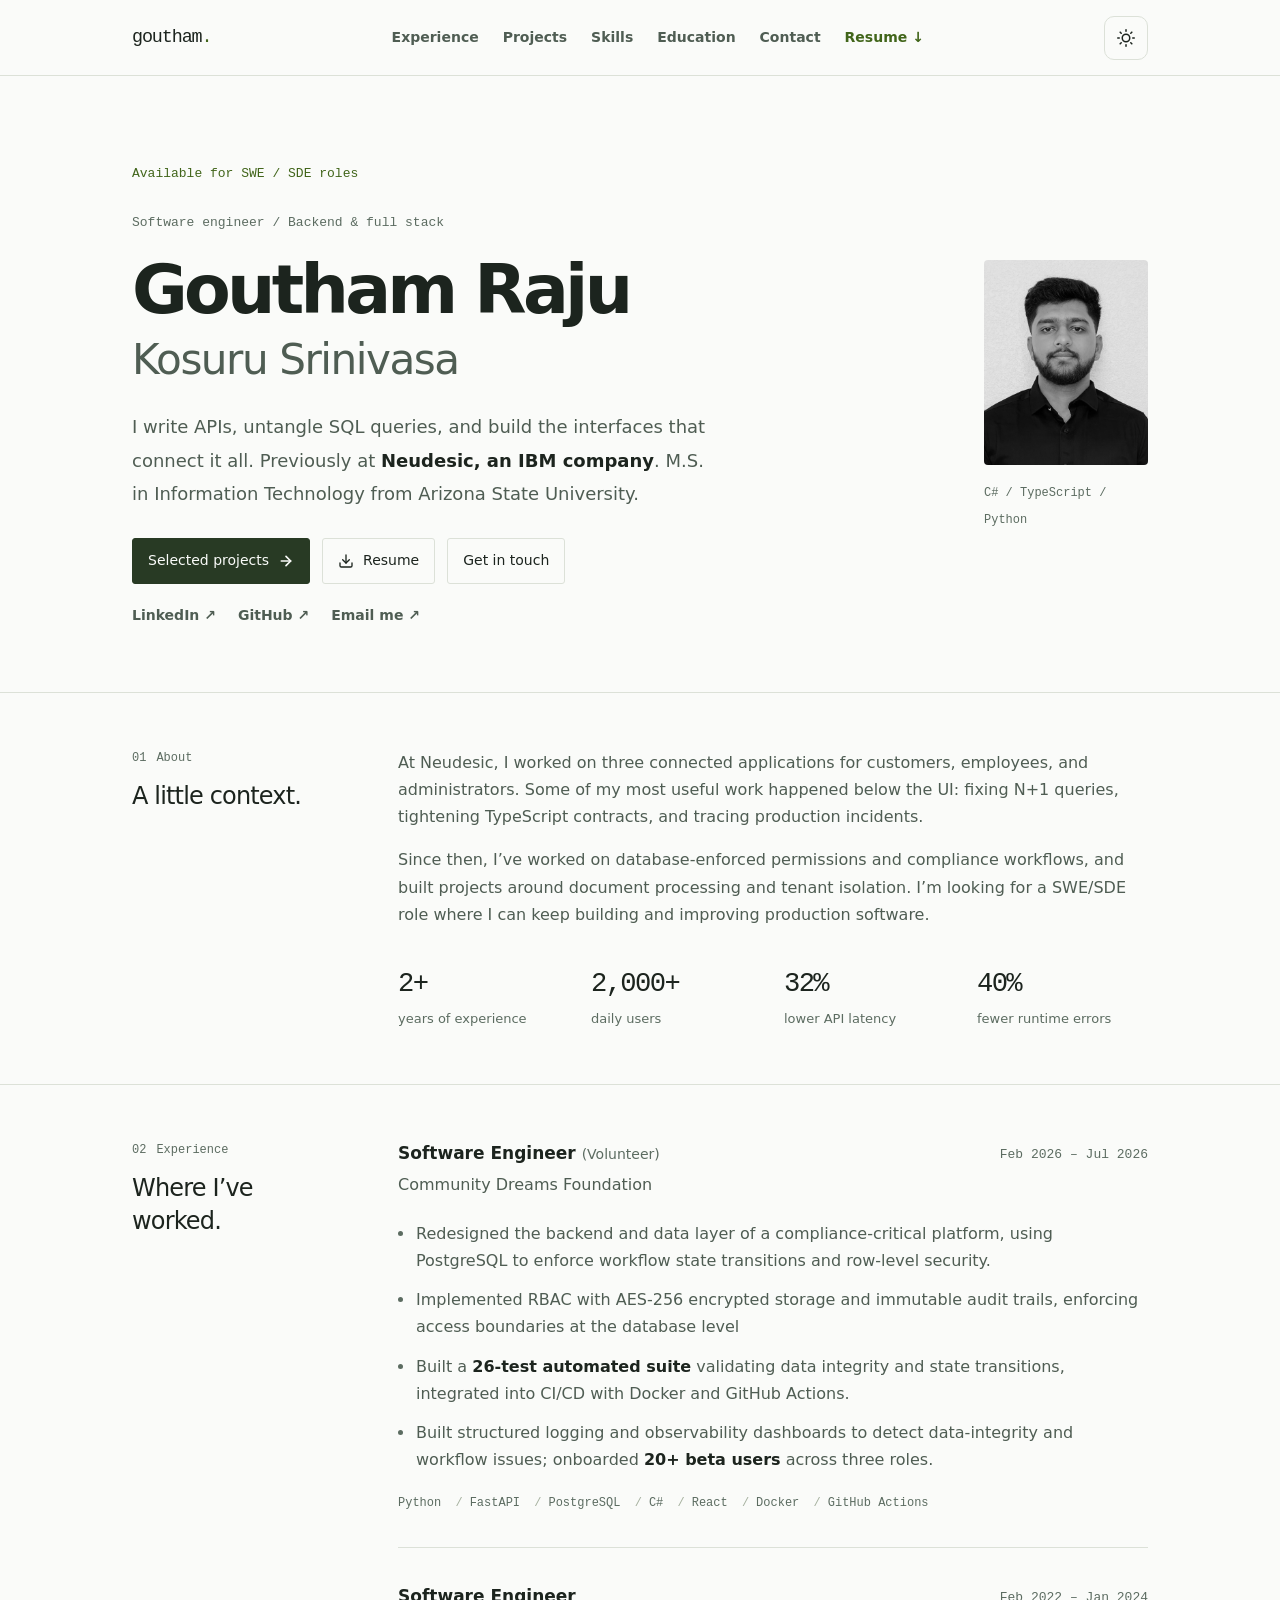
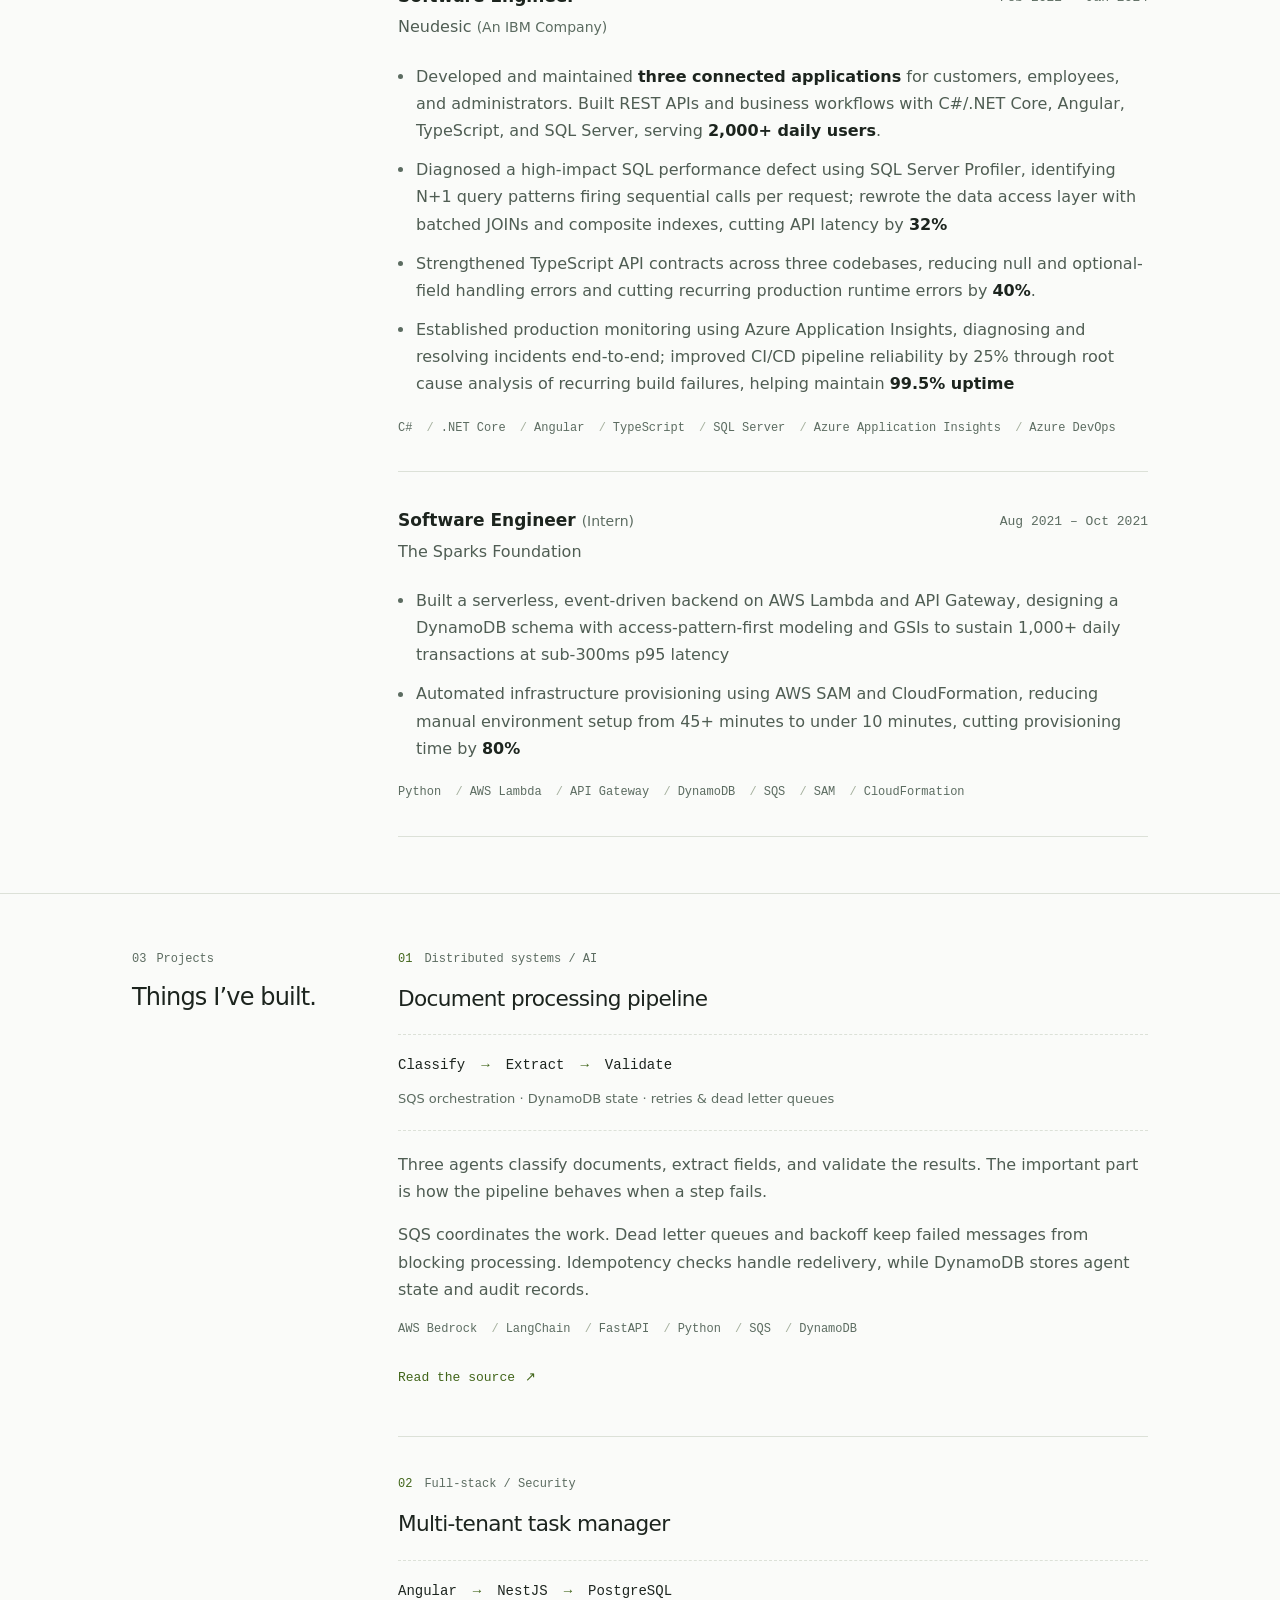
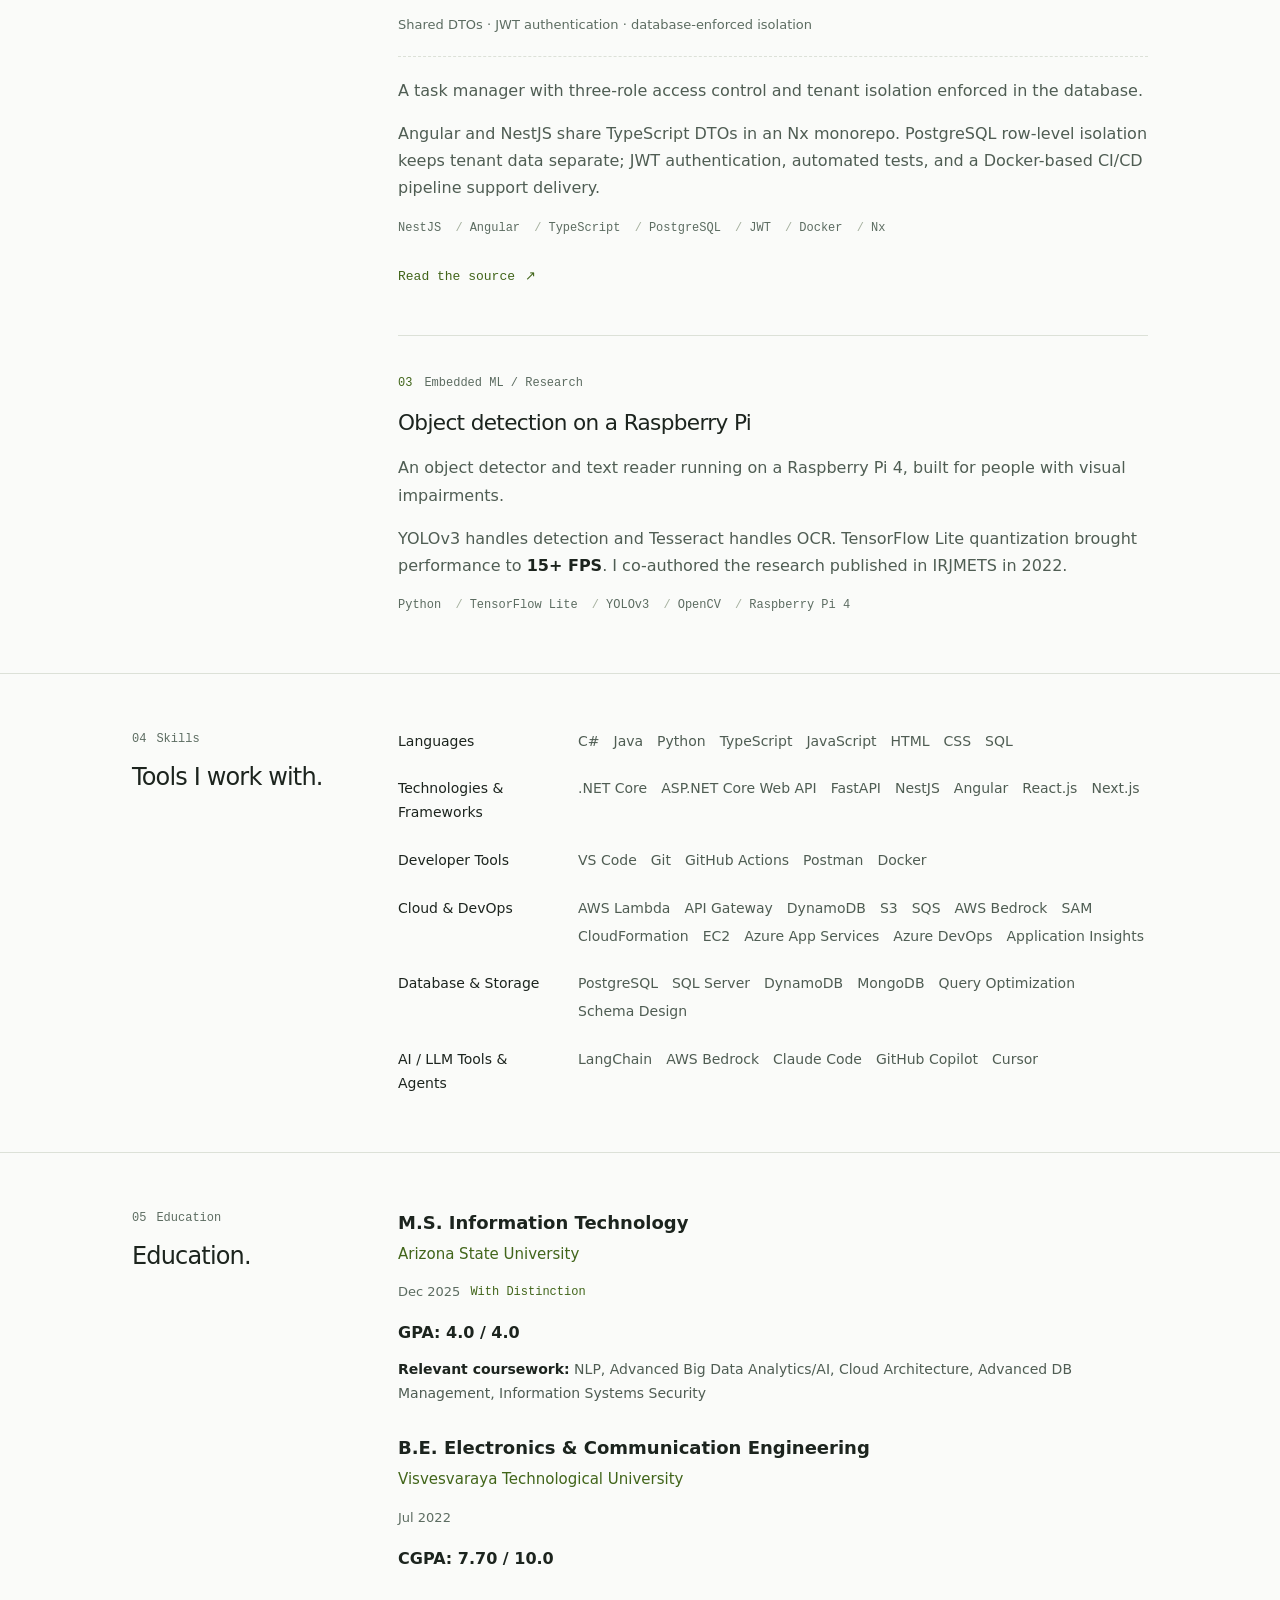
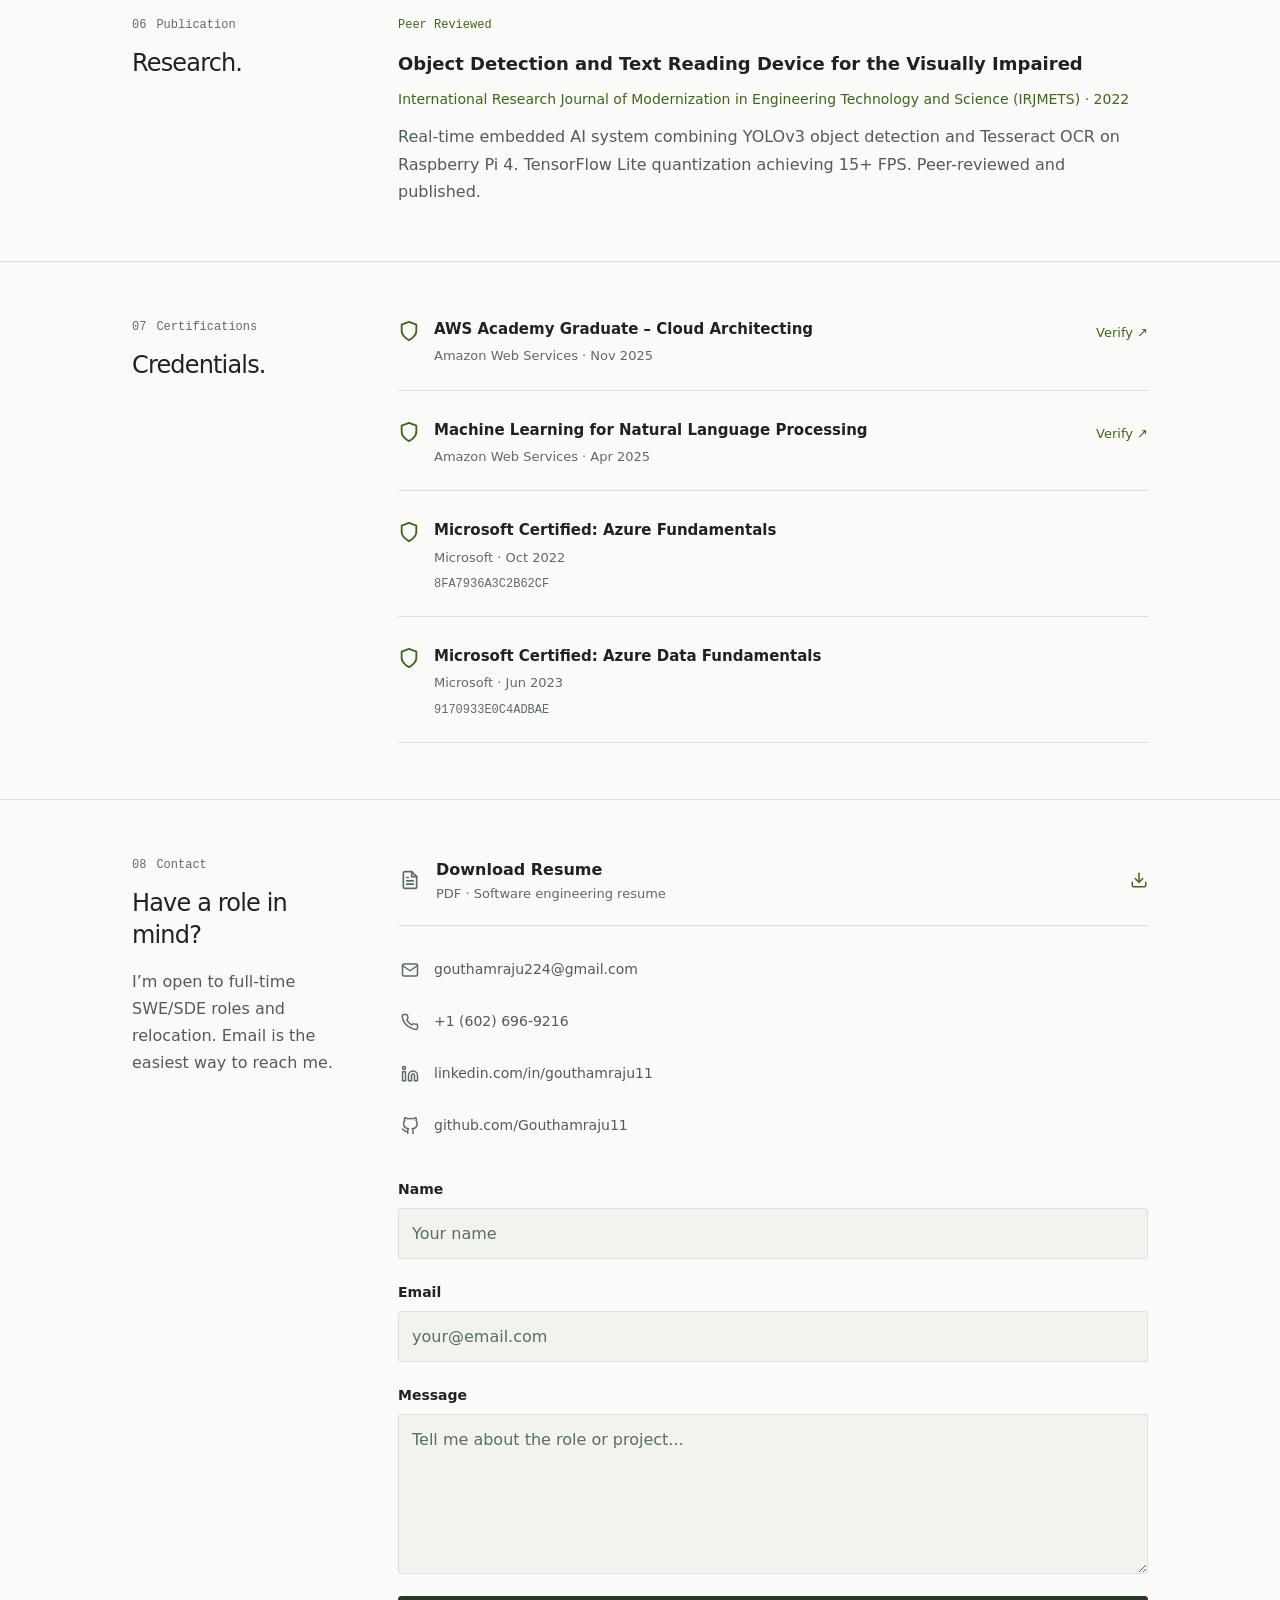
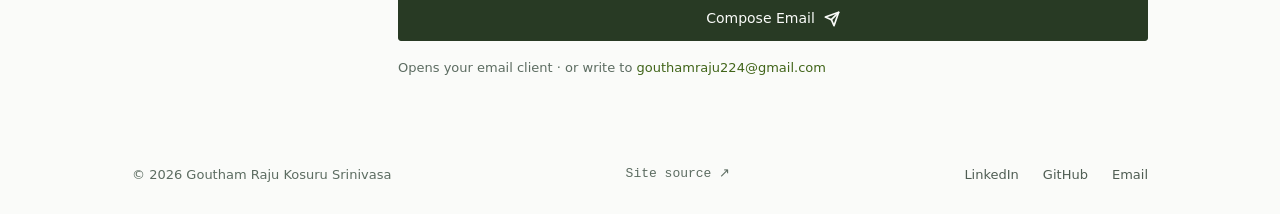
==== commit 5d22a0d9: "Give portfolio a personal engineering style and direct project source links" ====
--- a/index.html
+++ b/index.html
@@ -32,7 +32,7 @@
 
   <link rel="preconnect" href="https://fonts.googleapis.com" />
   <link rel="preconnect" href="https://fonts.gstatic.com" crossorigin />
-  <link href="https://fonts.googleapis.com/css2?family=Inter:wght@400;450;500;550;600;650;700;750&display=swap" rel="stylesheet" />
+  <link href="https://fonts.googleapis.com/css2?family=DM+Sans:wght@400;500;600;700&family=IBM+Plex+Mono:wght@400;500&display=swap" rel="stylesheet" />
 
   <link rel="stylesheet" href="./css/style.css" />
   <link rel="stylesheet" href="./css/animations.css" />
@@ -65,7 +65,7 @@
   <header class="nav-header" id="nav-header" role="banner">
     <nav class="nav" aria-label="Main navigation">
       <div class="nav__container">
-        <a href="#hero" class="nav__logo" aria-label="Goutham Raju — back to top"><span class="nav__monogram">GR</span><span class="nav__logo-label">Goutham Raju</span></a>
+        <a href="#hero" class="nav__logo" aria-label="Goutham Raju — back to top"><span class="nav__logo-label">goutham<span class="nav__logo-dot">.</span></span></a>
 
         <ul class="nav__links" id="nav-links" role="list">
           <li><a href="#experience" class="nav__link">Experience</a></li>
@@ -102,42 +102,32 @@
         <div class="hero__content">
           <!-- Available badge -->
           <div class="hero__available hero__item" aria-label="Availability status">
-            <span class="hero__pulse" aria-hidden="true"></span>
-            Open to SWE / SDE roles
-          </div>
-
-          <p class="hero__role hero__item">Software Engineer · Backend &amp; Full Stack</p>
+
+            Available for SWE / SDE roles
+          </div>
+
+          <p class="hero__role hero__item">Software engineer / Backend &amp; full stack</p>
           <h1 class="hero__name hero__item">
             <span class="hero__name-line">Goutham Raju</span>
             <span class="hero__name-line hero__name-line--gradient">Kosuru Srinivasa</span>
           </h1>
 
           <p class="hero__tagline hero__item">
-            I build reliable APIs and full-stack applications. At Neudesic (an IBM company), I shipped enterprise software serving <span class="hero__accent">2,000+ daily users</span> and reduced API latency by <span class="hero__accent">32%</span>.
+            I write APIs, untangle SQL queries, and build the interfaces that connect it all. Previously at <span class="hero__accent">Neudesic, an IBM company</span>. M.S. in Information Technology from Arizona State University.
           </p>
 
           <div class="hero__actions hero__item">
             <a href="#projects" class="btn btn--primary">
-              Explore My Projects
+              Selected projects
               <svg xmlns="http://www.w3.org/2000/svg" width="16" height="16" viewBox="0 0 24 24" fill="none" stroke="currentColor" stroke-width="2.5" stroke-linecap="round" stroke-linejoin="round" aria-hidden="true"><line x1="5" y1="12" x2="19" y2="12"/><polyline points="12 5 19 12 12 19"/></svg>
             </a>
             <a href="./assets/Goutham_Raju_Resume.pdf" class="btn btn--ghost" download="Goutham_Raju_Resume.pdf" aria-label="Download resume PDF">
               <svg xmlns="http://www.w3.org/2000/svg" width="16" height="16" viewBox="0 0 24 24" fill="none" stroke="currentColor" stroke-width="2" stroke-linecap="round" stroke-linejoin="round" aria-hidden="true"><path d="M21 15v4a2 2 0 0 1-2 2H5a2 2 0 0 1-2-2v-4"/><polyline points="7 10 12 15 17 10"/><line x1="12" y1="15" x2="12" y2="3"/></svg>
               Resume
             </a>
-            <a href="#contact" class="btn btn--ghost">Contact Me</a>
-          </div>
-
-          <!-- Credibility strip -->
-          <div class="hero__strip hero__item" aria-label="Key credentials">
-            <span class="hero__strip-item">2 years at Neudesic</span>
-            <span class="hero__strip-sep" aria-hidden="true">·</span>
-            <span class="hero__strip-item">M.S. · Arizona State University</span>
-            <span class="hero__strip-sep" aria-hidden="true">·</span>
-            <span class="hero__strip-item">AWS Academy Graduate</span>
-            <span class="hero__strip-sep" aria-hidden="true">·</span>
-            <span class="hero__strip-item">Azure Certified</span>
-          </div>
+            <a href="#contact" class="btn btn--ghost">Get in touch</a>
+          </div>
+
           <div class="hero__profiles"><a href="https://www.linkedin.com/in/gouthamraju11/" target="_blank" rel="noopener noreferrer">LinkedIn ↗</a><a href="https://github.com/Gouthamraju11" target="_blank" rel="noopener noreferrer">GitHub ↗</a><a href="mailto:gouthamraju224@gmail.com">Email me ↗</a></div>
         </div><!-- end hero__content -->
 
@@ -153,7 +143,7 @@
                 loading="eager"
               />
             </div>
-            <div class="hero__photo-caption"><strong>Backend &amp; full-stack engineer</strong><span>C# / .NET · TypeScript · Python</span></div>
+            <div class="hero__photo-caption"><span>C# / TypeScript / Python</span></div>
           </div>
         </div>
 
@@ -172,29 +162,29 @@
       <div class="container">
         <div class="section__header reveal">
           <span class="section__label"><span class="section__label__num" aria-hidden="true">01</span>About</span>
-          <h2 class="section__title">Engineering at a Glance</h2>
+          <h2 class="section__title">A little context.</h2>
         </div>
         <div class="about__layout">
           <div class="about__text reveal">
-            <p>I'm a software engineer with two years at Neudesic (an IBM company), building REST APIs, business workflows, and connected customer, employee, and admin applications. I hold an M.S. in Information Technology from Arizona State University (GPA 4.0, With Distinction, Dec 2025).</p>
-            <p>My focus is backend and full-stack engineering: API performance, relational data modeling, access control, automated testing, and production troubleshooting. I also build event-driven AI pipelines and have co-authored published embedded-ML research. I'm currently open to full-time SWE/SDE roles on-site, hybrid, or remote.</p>
-          </div>
-          <div class="about__stats" aria-label="Key metrics">
+            <p>At Neudesic, I worked on three connected applications for customers, employees, and administrators. Some of my most useful work happened below the UI: fixing N+1 queries, tightening TypeScript contracts, and tracing production incidents.</p>
+            <p>Since then, I’ve worked on database-enforced permissions and compliance workflows, and built projects around document processing and tenant isolation. I’m looking for a SWE/SDE role where I can keep building and improving production software.</p>
+          </div>
+          <div class="about__stats" aria-label="Experience and measured results at Neudesic">
             <div class="stat reveal">
-              <span class="stat__value" data-count="2" data-suffix="+">2+</span>
-              <span class="stat__label">Years Experience</span>
+              <span class="stat__value">2+</span>
+              <span class="stat__label">years of experience</span>
             </div>
             <div class="stat reveal">
-              <span class="stat__value" data-count="2000" data-suffix="+">2,000+</span>
-              <span class="stat__label">Daily Users · Neudesic</span>
+              <span class="stat__value">2,000+</span>
+              <span class="stat__label">daily users</span>
             </div>
             <div class="stat reveal">
               <span class="stat__value">32%</span>
-              <span class="stat__label">Lower API Latency · Neudesic</span>
+              <span class="stat__label">lower API latency</span>
             </div>
             <div class="stat reveal">
               <span class="stat__value">40%</span>
-              <span class="stat__label">Fewer Runtime Errors · Neudesic</span>
+              <span class="stat__label">fewer runtime errors</span>
             </div>
           </div>
         </div>
@@ -206,7 +196,7 @@
       <div class="container">
         <div class="section__header reveal">
           <span class="section__label"><span class="section__label__num" aria-hidden="true">02</span>Experience</span>
-          <h2 class="section__title">Production Experience</h2>
+          <h2 class="section__title">Where I’ve worked.</h2>
         </div>
         <div class="timeline">
 
@@ -302,49 +292,49 @@
       <div class="container">
         <div class="section__header reveal">
           <span class="section__label"><span class="section__label__num" aria-hidden="true">03</span>Projects</span>
-          <h2 class="section__title">Selected Work</h2>
+          <h2 class="section__title">Things I’ve built.</h2>
         </div>
         <div class="projects__grid">
           <article class="project-card reveal" aria-label="Multi-Agent AI Document Processing Pipeline">
             <div class="project-card__top">
               <div class="project-card__number" aria-hidden="true">01</div><span class="project-card__category">Distributed systems / AI</span>
             </div>
-            <h3 class="project-card__title">Multi-Agent AI Document Processing Pipeline</h3>
-            <p class="project-card__desc"><strong>Goal:</strong> Classify, extract, and validate documents with three specialized AI agents.</p><p class="project-card__desc"><strong>Engineering:</strong> SQS orchestration, dead letter queues, and exponential backoff isolate failures. Idempotency checks prevent duplicate processing on message redelivery; DynamoDB persists agent state and audit records.</p>
+            <h3 class="project-card__title">Document processing pipeline</h3>
+            <figure class="project-flow" aria-label="Classify → Extract → Validate"><div class="project-flow__nodes"><span>Classify</span><span class="project-flow__arrow" aria-hidden="true">→</span><span>Extract</span><span class="project-flow__arrow" aria-hidden="true">→</span><span>Validate</span></div><figcaption>SQS orchestration · DynamoDB state · retries &amp; dead letter queues</figcaption></figure>
+            <p class="project-card__desc">Three agents classify documents, extract fields, and validate the results. The important part is how the pipeline behaves when a step fails.</p>
+            <p class="project-card__desc">SQS coordinates the work. Dead letter queues and backoff keep failed messages from blocking processing. Idempotency checks handle redelivery, while DynamoDB stores agent state and audit records.</p>
             <div class="stack-row">
               <span class="stack-tag">AWS Bedrock</span><span class="stack-tag">LangChain</span>
               <span class="stack-tag">FastAPI</span><span class="stack-tag">Python</span>
               <span class="stack-tag">SQS</span><span class="stack-tag">DynamoDB</span>
             </div>
+          <a class="project-source" href="https://github.com/Gouthamraju11/MultiAgent-AI-DocPipeline" target="_blank" rel="noopener noreferrer">Read the source <span aria-hidden="true">↗</span><span class="sr-only"> for Document processing pipeline</span></a>
           </article>
 
           <article class="project-card reveal" aria-label="Secure Task Management System">
             <div class="project-card__top">
               <div class="project-card__number" aria-hidden="true">02</div><span class="project-card__category">Full-stack / Security</span>
             </div>
-            <div class="project-card__badges">
-              <span class="badge badge--arch">Full-Stack</span>
-              <span class="badge badge--arch">Multi-Tenant</span>
-            </div>
-            <h3 class="project-card__title">Secure Task Management System</h3>
-            <p class="project-card__desc"><strong>Goal:</strong> Manage tasks with tenant isolation and three-role access control.</p><p class="project-card__desc"><strong>Engineering:</strong> An Angular and NestJS Nx monorepo shares TypeScript DTOs to keep API contracts aligned. PostgreSQL enforces row-level isolation; JWT authentication, automated tests, and Docker-based CI/CD support secure delivery.</p>
+            <h3 class="project-card__title">Multi-tenant task manager</h3>
+            <figure class="project-flow" aria-label="Angular → NestJS → PostgreSQL"><div class="project-flow__nodes"><span>Angular</span><span class="project-flow__arrow" aria-hidden="true">→</span><span>NestJS</span><span class="project-flow__arrow" aria-hidden="true">→</span><span>PostgreSQL</span></div><figcaption>Shared DTOs · JWT authentication · database-enforced isolation</figcaption></figure>
+            <p class="project-card__desc">A task manager with three-role access control and tenant isolation enforced in the database.</p>
+            <p class="project-card__desc">Angular and NestJS share TypeScript DTOs in an Nx monorepo. PostgreSQL row-level isolation keeps tenant data separate; JWT authentication, automated tests, and a Docker-based CI/CD pipeline support delivery.</p>
             <div class="stack-row">
               <span class="stack-tag">NestJS</span><span class="stack-tag">Angular</span>
               <span class="stack-tag">TypeScript</span><span class="stack-tag">PostgreSQL</span>
               <span class="stack-tag">JWT</span><span class="stack-tag">Docker</span>
               <span class="stack-tag">Nx</span>
             </div>
+          <a class="project-source" href="https://github.com/Gouthamraju11/Secure-Task-Management-System" target="_blank" rel="noopener noreferrer">Read the source <span aria-hidden="true">↗</span><span class="sr-only"> for Multi-tenant task manager</span></a>
           </article>
 
           <article class="project-card project-card--featured reveal" aria-label="Object Detector for Visually Impaired">
             <div class="project-card__top">
               <div class="project-card__number" aria-hidden="true">03</div><span class="project-card__category">Embedded ML / Research</span>
             </div>
-            <div class="project-card__badges">
-              <span class="badge badge--research">Published Research</span>
-            </div>
-            <h3 class="project-card__title">Object Detector &amp; Reader for the Visually Impaired</h3>
-            <p class="project-card__desc"><strong>Goal:</strong> Detect objects and read text on a Raspberry Pi 4 for people with visual impairments.</p><p class="project-card__desc"><strong>Result:</strong> Combined YOLOv3 and Tesseract OCR, achieving <strong>15+ FPS</strong> through TensorFlow Lite quantization. Co-authored research published in IRJMETS in 2022.</p>
+            <h3 class="project-card__title">Object detection on a Raspberry Pi</h3>
+            <p class="project-card__desc">An object detector and text reader running on a Raspberry Pi 4, built for people with visual impairments.</p>
+            <p class="project-card__desc">YOLOv3 handles detection and Tesseract handles OCR. TensorFlow Lite quantization brought performance to <strong>15+ FPS</strong>. I co-authored the research published in IRJMETS in 2022.</p>
             <div class="stack-row">
               <span class="stack-tag">Python</span><span class="stack-tag">TensorFlow Lite</span>
               <span class="stack-tag">YOLOv3</span><span class="stack-tag">OpenCV</span>
@@ -360,7 +350,7 @@
       <div class="container">
         <div class="section__header reveal">
           <span class="section__label"><span class="section__label__num" aria-hidden="true">04</span>Skills</span>
-          <h2 class="section__title">Technical Skills</h2>
+          <h2 class="section__title">Tools I work with.</h2>
         </div>
         <div class="skills__grid">
 
@@ -452,7 +442,7 @@
       <div class="container">
         <div class="section__header reveal">
           <span class="section__label"><span class="section__label__num" aria-hidden="true">05</span>Education</span>
-          <h2 class="section__title">Academic Background</h2>
+          <h2 class="section__title">Education.</h2>
         </div>
         <div class="edu__grid">
 
@@ -488,7 +478,7 @@
 
         <div class="section__header section__header--sub reveal">
           <span class="section__label"><span class="section__label__num" aria-hidden="true">06</span>Publication</span>
-          <h2 class="section__title" id="publication">Research</h2>
+          <h2 class="section__title" id="publication">Research.</h2>
         </div>
         <article class="pub-card reveal" aria-label="Published research paper">
           <div class="pub-card__badges">
@@ -506,7 +496,7 @@
       <div class="container">
         <div class="section__header reveal">
           <span class="section__label"><span class="section__label__num" aria-hidden="true">07</span>Certifications</span>
-          <h2 class="section__title">Credentials</h2>
+          <h2 class="section__title">Credentials.</h2>
         </div>
         <div class="certs__grid">
 
@@ -563,8 +553,8 @@
       <div class="container">
         <div class="section__header reveal">
           <span class="section__label"><span class="section__label__num" aria-hidden="true">08</span>Contact</span>
-          <h2 class="section__title">Let's Work Together</h2>
-          <p class="section__subtitle">Open to full-time SWE/SDE roles — on-site, hybrid, or remote. Open to relocation.</p>
+          <h2 class="section__title">Have a role in mind?</h2>
+          <p class="section__subtitle">I’m open to full-time SWE/SDE roles and relocation. Email is the easiest way to reach me.</p>
         </div>
         <div class="contact__layout">
 
@@ -640,7 +630,7 @@
   <footer class="footer" role="contentinfo">
     <div class="container">
       <div class="footer__inner">
-        <p class="footer__copy">© 2026 Goutham Raju Kosuru Srinivasa</p>
+        <p class="footer__copy">© 2026 Goutham Raju Kosuru Srinivasa</p><a class="footer__source" href="https://github.com/Gouthamraju11/Gouthamraju11.github.io" target="_blank" rel="noopener noreferrer">Site source ↗</a>
         <nav class="footer__nav" aria-label="Footer links">
           <a href="https://linkedin.com/in/gouthamraju11" class="footer__link" target="_blank" rel="noopener noreferrer">LinkedIn</a>
           <a href="https://github.com/Gouthamraju11"     class="footer__link" target="_blank" rel="noopener noreferrer">GitHub</a>
--- a/css/style.css
+++ b/css/style.css
@@ -1,22 +1,22 @@
-/* Software engineering portfolio: crisp surfaces, readable evidence, cobalt accents. */
+/* Personal engineering portfolio. Type, whitespace, and technical evidence. */
 :root {
   color-scheme: dark;
-  --bg: #0b1120; --bg-alt: #0f1829; --bg-card: #141f32; --bg-input: #0d1626;
-  --text: #f1f5fc; --text-2: #b8c5da; --text-3: #9bacc5;
-  --accent: #8aaeff; --accent-2: #adc6ff; --accent-ink: #091429;
-  --accent-dim: #1b2d50; --border: #28364d; --border-strong: #405574;
-  --button: #315fe5; --button-hover: #244dcb; --shadow: 0 16px 48px #00000018;
-  --font-body: 'Inter', system-ui, -apple-system, 'Segoe UI', sans-serif;
-  --font-display: var(--font-body); --font-mono: 'SFMono-Regular', Consolas, monospace;
+  --bg: #111313; --bg-alt: #111313; --bg-card: #171a19; --bg-input: #171a19;
+  --text: #e9edeb; --text-2: #b0bab5; --text-3: #9aa59f;
+  --accent: #c2e58a; --accent-2: #d7eeaf; --accent-ink: #111313;
+  --accent-dim: #242c1e; --border: #303632; --border-strong: #59665d;
+  --button: #c2e58a; --button-hover: #d7eeaf; --shadow: none;
+  --font-body: 'DM Sans', system-ui, -apple-system, 'Segoe UI', sans-serif;
+  --font-display: var(--font-body); --font-mono: 'IBM Plex Mono', Consolas, monospace;
   --nav-h: 76px;
 }
 [data-theme="light"] {
   color-scheme: light;
-  --bg: #ffffff; --bg-alt: #f4f7fc; --bg-card: #ffffff; --bg-input: #f8faff;
-  --text: #14223b; --text-2: #475974; --text-3: #576a86;
-  --accent: #2857d6; --accent-2: #1943b3; --accent-ink: #fff;
-  --accent-dim: #eaf0ff; --border: #dce4ef; --border-strong: #aebed5;
-  --shadow: 0 16px 48px #1d3b6410;
+  --bg: #fafbf9; --bg-alt: #fafbf9; --bg-card: #fafbf9; --bg-input: #f1f3ef;
+  --text: #1c241e; --text-2: #4f5d53; --text-3: #5c6c61;
+  --accent: #41651a; --accent-2: #345115; --accent-ink: #fff;
+  --accent-dim: #e8efdf; --border: #dce1d8; --border-strong: #a5b09e;
+  --shadow: none;
 }
 *, *::before, *::after { box-sizing: border-box; margin: 0; padding: 0; }
 html { font-size: 16px; scroll-behavior: smooth; scroll-padding-top: calc(var(--nav-h) + 24px); -webkit-text-size-adjust: 100%; }
@@ -29,20 +29,20 @@
 strong { font-weight: 650; color: var(--text); }
 :focus-visible { outline: 3px solid var(--accent); outline-offset: 4px; }
 ::selection { background: var(--accent-dim); color: var(--accent); }
-.container, .nav__container { max-width: 1180px; padding-inline: 32px; margin-inline: auto; width: 100%; }
+.container, .nav__container { max-width: 1080px; padding-inline: 32px; margin-inline: auto; width: 100%; }
 .skip-link { position: fixed; top: -100px; left: 16px; z-index: 200; padding: 12px 20px; background: var(--text); color: var(--bg); border-radius: 8px; }
 .skip-link:focus { top: 12px; }
 /* Navigation */
 .nav-header { position: sticky; top: 0; height: var(--nav-h); z-index: 100; background: var(--bg); border-bottom: 1px solid var(--border); }
-.nav-header.is-scrolled { box-shadow: 0 4px 20px #0000000a; }
+.nav-header.is-scrolled { border-bottom-color: var(--border-strong); }
 .nav, .nav__container { height: 100%; }
 .nav__container { display: flex; align-items: center; justify-content: space-between; gap: 24px; }
-.nav__logo { display: flex; align-items: center; gap: 10px; font-size: 1rem; font-weight: 750; letter-spacing: -.03em; white-space: nowrap; }
+.nav__logo { font: 500 1.15rem var(--font-mono); letter-spacing: -.06em; white-space: nowrap; }
 .nav__monogram { display: grid; place-items: center; width: 40px; height: 40px; border-radius: 11px; color: #fff; background: var(--button); font-size: .875rem; letter-spacing: -.05em; }
 .nav__links { display: flex; align-items: center; gap: 24px; }
 .nav__link { display: inline-flex; align-items: center; min-height: 44px; font-size: .875rem; font-weight: 550; color: var(--text-2); }
 .nav__link:hover, .nav__link.is-active { color: var(--accent); }
-.nav__links li:last-child .nav__link { padding-inline: 16px; border: 1px solid var(--border-strong); border-radius: 8px; color: var(--text); }
+.nav__links li:last-child .nav__link { color: var(--accent); }
 .nav__controls { display: flex; flex-shrink: 0; gap: 8px; }
 .theme-toggle, .nav__hamburger { display: flex; align-items: center; justify-content: center; width: 44px; height: 44px; border-radius: 10px; border: 1px solid var(--border); }
 .theme-toggle:hover { background: var(--accent-dim); }
@@ -53,22 +53,22 @@
 .nav__hamburger[aria-expanded="true"] .nav__bar:nth-child(2) { opacity: 0; }
 .nav__hamburger[aria-expanded="true"] .nav__bar:nth-child(3) { transform: translateY(-7px) rotate(-45deg); }
 /* Introduction */
-.hero { padding-block: 76px 64px; background: var(--bg); border-bottom: 1px solid var(--border); }
-.hero__inner { display: grid; grid-template-columns: minmax(0, 1fr) 300px; align-items: center; gap: 72px; }
+.hero { padding-block: 88px 64px; background: var(--bg); }
+.hero__inner { display: grid; grid-template-columns: minmax(0, 1fr) 164px; align-items: center; gap: 60px; }
 .hero__content { min-width: 0; }
-.hero__available { display: inline-flex; align-items: center; gap: 9px; padding: 6px 12px; border: 1px solid var(--border); border-radius: 99px; font-size: .8125rem; color: var(--text-2); margin-bottom: 24px; }
+.hero__available { font: .8125rem/1.6 var(--font-mono); color: var(--accent); margin-bottom: 28px; }
 .hero__pulse { width: 7px; height: 7px; border-radius: 50%; background: #22a778; }
-.hero__role { font-size: .875rem; font-weight: 650; color: var(--accent); margin-bottom: 14px; }
-.hero__name { font-size: clamp(2.4rem, 4.3vw, 3.6rem); line-height: 1.13; letter-spacing: -.055em; font-weight: 750; }
+.hero__role { font: .8125rem/1.6 var(--font-mono); color: var(--text-3); margin-bottom: 20px; }
+.hero__name { font-size: clamp(2.6rem, 5.5vw, 4.25rem); line-height: 1.06; letter-spacing: -.055em; font-weight: 600; }
 .hero__name-line { display: block; overflow-wrap: anywhere; }
-.hero__name-line--gradient { color: var(--text-2); font-weight: 500; }
-.hero__tagline { margin-top: 24px; font-size: 1.125rem; max-width: 58ch; color: var(--text-2); line-height: 1.8; }
+.hero__name-line--gradient { color: var(--text-2); font-size: .62em; font-weight: 400; letter-spacing: -.035em; margin-top: 12px; }
+.hero__tagline { margin-top: 28px; font-size: 1.125rem; max-width: 51ch; color: var(--text-2); line-height: 1.85; }
 .hero__accent { color: var(--text); font-weight: 650; }
 .hero__actions { display: flex; flex-wrap: wrap; gap: 12px; margin-top: 28px; }
-.btn { display: inline-flex; align-items: center; justify-content: center; gap: 9px; border-radius: 8px; padding: 12px 18px; font-size: .875rem; font-weight: 650; min-height: 48px; border: 1px solid transparent; transition: background .2s, border-color .2s, transform .2s; }
-.btn--primary { color: #fff; background: var(--button); border-color: var(--button); }
-.btn--primary:hover { background: var(--button-hover); border-color: var(--button-hover); transform: translateY(-1px); }
-.btn--ghost { border-color: var(--border-strong); background: var(--bg-card); }
+.btn { display: inline-flex; align-items: center; justify-content: center; gap: 9px; border-radius: 3px; padding: 10px 15px; font-size: .875rem; font-weight: 500; min-height: 44px; border: 1px solid transparent; transition: background .15s, border-color .15s; }
+.btn--primary { color: #111313; background: var(--button); border-color: var(--button); }
+.btn--primary:hover { background: var(--button-hover); border-color: var(--button-hover); }
+.btn--ghost { border-color: var(--border); background: transparent; }
 .btn--ghost:hover { border-color: var(--accent); color: var(--accent); }
 .btn--full { width: 100%; }
 .hero__strip { display: flex; flex-wrap: wrap; gap: 8px 14px; padding-top: 22px; margin-top: 26px; border-top: 1px solid var(--border); }
@@ -78,72 +78,68 @@
 .hero__profiles a { color: var(--text-2); }
 .hero__profiles a:hover { color: var(--accent); text-decoration: underline; text-underline-offset: 5px; }
 .hero__photo-col { min-width: 0; }
-.hero__photo-frame { padding: 10px; background: var(--bg-card); border: 1px solid var(--border); border-radius: 20px; box-shadow: var(--shadow); }
-.hero__photo-inner { aspect-ratio: 1 / 1.12; border-radius: 12px; overflow: hidden; background: var(--bg-alt); }
-.hero__photo { width: 100%; height: 100%; object-fit: cover; object-position: center 15%; }
-.hero__photo-caption { padding: 18px 10px 10px; display: grid; gap: 4px; }
+.hero__photo-frame { padding: 0; background: none; border: 0; }
+.hero__photo-inner { aspect-ratio: 4 / 5; border-radius: 4px; overflow: hidden; background: var(--bg-alt); }
+.hero__photo { width: 100%; height: 100%; object-fit: cover; object-position: center 15%; filter: grayscale(100%); }
+.hero__photo-caption { padding-top: 12px; }
 .hero__photo-caption strong { font-size: 1rem; }
-.hero__photo-caption span { font-size: .875rem; color: var(--text-3); }
+.hero__photo-caption span { font: .75rem/1.8 var(--font-mono); color: var(--text-3); }
 .hero__rule, .hero__scroll { display: none; }
 /* Section rhythm */
-.section { padding-block: 72px; border-bottom: 1px solid var(--border); }
+.section { padding-block: 56px; border-top: 1px solid var(--border); }
 .section--alt { background: var(--bg-alt); }
-.section__header { margin-bottom: 32px; }
-.section__label { display: flex; gap: 10px; align-items: center; font: 600 .8125rem var(--font-mono); text-transform: uppercase; letter-spacing: .09em; color: var(--accent); margin-bottom: 12px; }
+.section__header { margin-bottom: 28px; }
+.section__label { display: flex; gap: 10px; align-items: center; font: .75rem/1.6 var(--font-mono); color: var(--text-3); margin-bottom: 12px; }
 .section__label__num { color: var(--text-3); }
-.section__title { font-size: clamp(1.8rem, 3vw, 2.35rem); font-weight: 700; line-height: 1.25; letter-spacing: -.04em; }
+.section__title { font-size: 1.5rem; font-weight: 500; line-height: 1.35; letter-spacing: -.035em; }
 .section__subtitle { margin-top: 16px; color: var(--text-2); max-width: 60ch; }
 .section__header--sub { margin-top: 44px; }
 .about__layout { display: grid; gap: 32px; }
-.about__text { display: grid; grid-template-columns: 1fr 1fr; gap: 32px; color: var(--text-2); }
-.about__stats { display: grid; grid-template-columns: repeat(4, minmax(0, 1fr)); border: 1px solid var(--border); border-radius: 12px; background: var(--bg-card); overflow: hidden; }
-.stat { display: flex; flex-direction: column; gap: 12px; padding: 26px; border-right: 1px solid var(--border); }
+.about__text { display: grid; gap: 16px; color: var(--text-2); }
+.about__stats { display: grid; grid-template-columns: repeat(4, minmax(0, 1fr)); gap: 22px; padding-top: 8px; }
+.stat { display: flex; flex-direction: column; gap: 8px; }
 .stat:last-child { border: 0; }
-.stat__value { font-size: 2.25rem; line-height: 1.1; font-weight: 700; letter-spacing: -.04em; color: var(--accent); }
-.stat__label { font-size: .8125rem; line-height: 1.5; color: var(--text-2); }
+.stat__value { font: 500 1.7rem/1.2 var(--font-mono); letter-spacing: -.06em; color: var(--text); }
+.stat__label { font-size: .8125rem; line-height: 1.5; color: var(--text-3); }
 /* Experience */
-.timeline { display: grid; gap: 20px; }
-.timeline__item { display: flex; gap: 24px; padding: 30px; background: var(--bg-card); border: 1px solid var(--border); border-radius: 12px; }
-.timeline__connector { width: 4px; border-radius: 4px; background: var(--accent-dim); flex-shrink: 0; }
+.timeline { display: grid; gap: 36px; }
+.timeline__item { display: block; padding: 0 0 32px; border-bottom: 1px solid var(--border); }
+.timeline__connector { display: none; }
 .timeline__dot, .timeline__line { display: none; }
 .timeline__body { min-width: 0; flex: 1; }
 .timeline__header { display: flex; justify-content: space-between; gap: 16px; flex-wrap: wrap; margin-bottom: 22px; }
-.timeline__role { font-size: 1.125rem; line-height: 1.5; font-weight: 650; }
+.timeline__role { font-size: 1.0625rem; line-height: 1.5; font-weight: 600; }
 .timeline__role-note { font-size: .875rem; color: var(--text-3); font-weight: 450; }
-.timeline__company { color: var(--accent); font-weight: 550; margin-top: 4px; }
+.timeline__company { color: var(--text-2); font-weight: 400; margin-top: 4px; }
 .timeline__company-note { color: var(--text-3); font-size: .875rem; }
 .timeline__period { font: .8125rem/1.7 var(--font-mono); color: var(--text-3); padding-top: 3px; }
 .timeline__bullets { display: grid; gap: 12px; color: var(--text-2); }
 .timeline__bullets li { position: relative; padding-left: 18px; }
 .timeline__bullets li::before { content: ''; position: absolute; left: 0; top: .7em; width: 5px; height: 5px; border-radius: 50%; background: var(--text-3); }
 .stack-row { display: flex; flex-wrap: wrap; gap: 7px; margin-top: 20px; }
-.stack-tag { padding: 4px 9px; background: var(--bg-alt); color: var(--text-2); border: 1px solid var(--border); border-radius: 5px; font-size: .8125rem; line-height: 1.6; }
+.stack-tag { color: var(--text-3); font: .75rem/1.8 var(--font-mono); }
 /* Project cards */
-.projects__grid { display: grid; grid-template-columns: repeat(2, minmax(0, 1fr)); gap: 24px; }
-.project-card { display: flex; flex-direction: column; gap: 16px; padding: 30px; background: var(--bg-card); border: 1px solid var(--border); border-radius: 14px; box-shadow: var(--shadow); }
-.project-card__top { display: flex; align-items: center; justify-content: space-between; gap: 16px; border-bottom: 1px solid var(--border); padding-bottom: 18px; }
-.project-card__number { display: grid; place-items: center; width: 38px; height: 38px; font: 600 .875rem var(--font-mono); border-radius: 9px; background: var(--accent-dim); color: var(--accent); }
-.project-card__category { font-size: .8125rem; color: var(--text-3); }
-.project-card__title { font-size: 1.35rem; line-height: 1.4; letter-spacing: -.025em; font-weight: 650; }
+.projects__grid { display: grid; gap: 38px; }
+.project-card { display: flex; flex-direction: column; gap: 16px; padding: 0 0 36px; border-bottom: 1px solid var(--border); }
+.project-card__top { display: flex; align-items: center; gap: 12px; }
+.project-card__number { font: .75rem/1.5 var(--font-mono); color: var(--accent); }
+.project-card__category { font: .75rem/1.5 var(--font-mono); color: var(--text-3); }
+.project-card__title { font-size: 1.35rem; line-height: 1.4; letter-spacing: -.03em; font-weight: 500; }
 .project-card__desc { color: var(--text-2); font-size: 1rem; }
-.project-card .stack-row { margin-top: auto; padding-top: 8px; }
-.project-card:last-child { grid-column: 1 / -1; display: grid; grid-template-columns: 1fr 1.25fr; gap: 16px 40px; }
-.project-card:last-child > * { grid-column: 1; }
-.project-card:last-child .project-card__desc, .project-card:last-child .stack-row { grid-column: 2; }
-.project-card:last-child .project-card__desc:first-of-type { grid-row: 1 / span 2; }
-.project-card:last-child .project-card__desc:nth-of-type(2) { grid-row: 3; }
+.project-card .stack-row { margin-top: 0; }
+.project-card:last-child { display: flex; padding: 0; border: 0; }
 .project-card__badges, .pub-card__badges { display: flex; gap: 8px; flex-wrap: wrap; }
-.badge { display: inline-flex; padding: 3px 9px; font-size: .75rem; font-weight: 550; border-radius: 5px; background: var(--accent-dim); color: var(--accent); }
+.badge { display: inline-flex; font: .75rem/1.6 var(--font-mono); color: var(--accent); }
 /* Technical skills */
-.skills__grid { display: grid; grid-template-columns: repeat(3, minmax(0, 1fr)); gap: 24px; }
-.skill-category { border-top: 2px solid var(--border); padding-top: 22px; }
-.skill-category__title { font-size: .9375rem; font-weight: 650; margin-bottom: 16px; }
+.skills__grid { display: grid; grid-template-columns: 1fr; gap: 24px; }
+.skill-category { display: grid; grid-template-columns: 160px 1fr; gap: 20px; }
+.skill-category__title { font-size: .875rem; font-weight: 500; }
 .skill-category__dot { display: none; }
-.skill-tags { display: flex; flex-wrap: wrap; gap: 8px; }
-.skill-tag { font-size: .875rem; padding: 5px 10px; border-radius: 6px; background: var(--bg-alt); color: var(--text-2); }
+.skill-tags { display: flex; flex-wrap: wrap; gap: 4px 14px; }
+.skill-tag { font-size: .875rem; color: var(--text-2); }
 /* Education and credentials */
-.edu__grid, .certs__grid { display: grid; grid-template-columns: repeat(2, minmax(0, 1fr)); gap: 20px; }
-.edu-card, .pub-card { padding: 26px; border: 1px solid var(--border); border-radius: 12px; background: var(--bg-card); }
+.edu__grid, .certs__grid { display: grid; grid-template-columns: 1fr; gap: 28px; }
+.edu-card, .pub-card { padding: 0; }
 .edu-card__header { display: flex; flex-direction: column; gap: 14px; margin-bottom: 16px; }
 .edu-card__degree { font-size: 1.125rem; line-height: 1.5; font-weight: 650; }
 .edu-card__school { margin-top: 6px; color: var(--accent); font-size: .9375rem; }
@@ -155,7 +151,7 @@
 .pub-card__title { font-size: 1.125rem; margin-bottom: 8px; }
 .pub-card__journal { color: var(--accent); font-size: .875rem; margin-bottom: 12px; }
 .pub-card__desc { color: var(--text-2); }
-.cert-card { display: flex; align-items: flex-start; gap: 14px; padding: 22px; border: 1px solid var(--border); border-radius: 10px; }
+.cert-card { display: flex; align-items: flex-start; gap: 14px; padding-bottom: 22px; border-bottom: 1px solid var(--border); }
 .cert-card__icon { color: var(--accent); flex-shrink: 0; padding-top: 2px; }
 .cert-card__body { flex: 1; min-width: 0; }
 .cert-card__title { font-size: .9375rem; font-weight: 600; line-height: 1.5; margin-bottom: 5px; }
@@ -164,21 +160,21 @@
 .cert-card__verify:hover { text-decoration: underline; }
 /* Contact */
 #contact { background: var(--bg-alt); }
-.contact__layout { display: grid; grid-template-columns: 1fr 1.25fr; gap: 48px; align-items: start; }
+.contact__layout { display: grid; grid-template-columns: 1fr; gap: 36px; }
 .contact__info { display: flex; flex-direction: column; gap: 20px; min-width: 0; }
 .contact__link { display: flex; align-items: center; gap: 12px; color: var(--text-2); font-size: .875rem; overflow-wrap: anywhere; }
 .contact__link:hover { color: var(--accent); }
-.contact__link-icon, .resume-card__icon { display: grid; place-items: center; flex-shrink: 0; width: 40px; height: 40px; border-radius: 9px; background: var(--bg-card); border: 1px solid var(--border); color: var(--accent); }
-.resume-card { display: flex; align-items: center; gap: 14px; background: var(--bg-card); border: 1px solid var(--border-strong); padding: 20px; border-radius: 12px; margin-bottom: 8px; }
+.contact__link-icon, .resume-card__icon { display: grid; place-items: center; flex-shrink: 0; width: 24px; height: 32px; color: var(--text-3); }
+.resume-card { display: flex; align-items: center; gap: 14px; border-bottom: 1px solid var(--border); padding-bottom: 20px; margin-bottom: 8px; }
 .resume-card:hover { border-color: var(--accent); }
 .resume-card__body { flex: 1; min-width: 0; }
 .resume-card__title { font-weight: 650; }
 .resume-card__meta { font-size: .8125rem; color: var(--text-3); }
 .resume-card__arrow { color: var(--accent); flex-shrink: 0; }
-.contact__form { display: grid; gap: 16px; padding: 28px; border: 1px solid var(--border); background: var(--bg-card); border-radius: 14px; box-shadow: var(--shadow); }
+.contact__form { display: grid; gap: 16px; }
 .form-group { display: grid; gap: 6px; }
 .form-label { font-size: .875rem; font-weight: 550; }
-.form-input, .form-textarea { width: 100%; min-width: 0; color: var(--text); background: var(--bg-input); border: 1px solid var(--border-strong); padding: 11px 13px; border-radius: 7px; font-size: 1rem; }
+.form-input, .form-textarea { width: 100%; min-width: 0; color: var(--text); background: var(--bg-input); border: 1px solid var(--border); padding: 11px 13px; border-radius: 3px; font-size: 1rem; }
 .form-textarea { resize: vertical; min-height: 130px; }
 .form-input::placeholder, .form-textarea::placeholder { color: var(--text-3); }
 .form-input:focus, .form-textarea:focus { outline: 2px solid var(--accent); outline-offset: 2px; }
@@ -245,3 +241,50 @@
   .project-card > * { margin-bottom: 10px; }
   .reveal, .hero__item { opacity: 1 !important; transform: none !important; }
 }
+
+.nav__logo-dot { color: var(--accent); }
+.stack-tag:not(:last-child)::after { content: ' /'; color: var(--border-strong); margin-left: 7px; }
+.project-flow { margin-block: 4px; padding: 20px 0; border-block: 1px dashed var(--border); }
+.project-flow__nodes { display: flex; align-items: center; gap: 16px; font: .875rem/1.5 var(--font-mono); }
+.project-flow__arrow { color: var(--accent); }
+.project-flow figcaption { margin-top: 12px; font-size: .8125rem; color: var(--text-3); }
+.project-source { width: fit-content; min-height: 44px; display: inline-flex; align-items: center; gap: 10px; color: var(--accent); font: .8125rem/1.6 var(--font-mono); }
+.project-source:hover { text-decoration: underline; text-underline-offset: 5px; }
+.footer__source { font: .8125rem/1.6 var(--font-mono); color: var(--text-3); }
+.sr-only { position: absolute; width: 1px; height: 1px; padding: 0; margin: -1px; overflow: hidden; clip: rect(0,0,0,0); white-space: nowrap; border: 0; }
+[data-theme="light"] { --button: #283a24; --button-hover: #3c5035; }
+[data-theme="light"] .btn--primary { color: #fafbf9; }
+@media (min-width: 901px) {
+ .section > .container { display: grid; grid-template-columns: 210px minmax(0, 1fr); column-gap: 56px; }
+ .section__header { grid-column: 1; }
+ .section > .container > :not(.section__header) { grid-column: 2; }
+ .section__header--sub { margin-top: 32px; }
+ .pub-card { margin-top: 32px; }
+}
+@media (max-width: 1020px) and (min-width: 761px) {
+ .hero__inner { grid-template-columns: minmax(0, 1fr) 144px; gap: 32px; }
+ .hero__name { font-size: 3.5rem; }
+ .skills__grid { grid-template-columns: 1fr; }
+ .nav__logo-label { display: inline; }
+}
+@media (max-width: 760px) {
+ .hero__inner { position: relative; display: block; }
+ .hero__photo-col { position: absolute; top: 0; right: 0; width: 52px; }
+ .hero__photo-frame { display: block; padding: 0; }
+ .hero__photo-inner { width: 52px; height: 60px; border-radius: 3px; }
+ .hero__photo-caption { display: none; }
+ .hero__available, .hero__role { max-width: calc(100% - 68px); }
+ .hero__name { font-size: clamp(2.6rem, 9vw, 4rem); }
+ .about__stats { gap: 24px; }
+ .stat { padding: 0; border: 0; }
+ .timeline__item, .project-card, .project-card:last-child { padding: 0 0 28px; }
+ .contact__form { padding: 0; }
+ .skills__grid { grid-template-columns: 1fr; }
+ .skill-category { grid-template-columns: 1fr; gap: 8px; }
+ .project-flow__nodes { gap: 10px; font-size: .8125rem; flex-wrap: wrap; }
+}
+@media print {
+ .section > .container { display: block; }
+ .hero__photo-col { display: none; }
+ .project-flow { break-inside: avoid; }
+}
--- a/css/animations.css
+++ b/css/animations.css
@@ -1,55 +1,8 @@
-/* ============================================================
-   ANIMATIONS — restrained: fade/slide reveal + one scroll cue.
-   No gradients, glows, or pulsing chrome.
-   ============================================================ */
-
-@keyframes hero-in {
-  from { opacity: 0; transform: translateY(18px); }
-  to   { opacity: 1; transform: translateY(0); }
+/* Honor reduced motion without delaying readable content. */
+@media (prefers-reduced-motion: reduce) {
+  *, *::before, *::after {
+    animation: none !important;
+    transition: none !important;
+    scroll-behavior: auto !important;
+  }
 }
-
-@keyframes scroll-bar {
-  0%   { transform: translateY(-100%); }
-  100% { transform: translateY(250%); }
-}
-
-/* ---- Hero entrance stagger ---- */
-.hero__item {
-  opacity: 0;
-  animation: hero-in 0.6s cubic-bezier(0.22, 1, 0.36, 1) forwards;
-}
-.hero__item:nth-child(1) { animation-delay: 0.05s; }
-.hero__item:nth-child(2) { animation-delay: 0.12s; }
-.hero__item:nth-child(3) { animation-delay: 0.19s; }
-.hero__item:nth-child(4) { animation-delay: 0.26s; }
-.hero__item:nth-child(5) { animation-delay: 0.33s; }
-
-/* ---- Scroll-reveal base ---- */
-.reveal {
-  opacity: 1;
-  transform: none;
-  transition: opacity 0.55s cubic-bezier(0.22, 1, 0.36, 1),
-              transform 0.55s cubic-bezier(0.22, 1, 0.36, 1);
-}
-.reveal.is-visible {
-  opacity: 1;
-  transform: translateY(0);
-}
-
-/* ============================================================
-   REDUCED MOTION
-   ============================================================ */
-@media (prefers-reduced-motion: reduce) {
-  *,
-  *::before,
-  *::after {
-    animation-duration:       0.01ms !important;
-    animation-iteration-count: 1     !important;
-    transition-duration:      0.01ms !important;
-    scroll-behavior:          auto   !important;
-  }
-  .reveal { opacity: 1; transform: none; transition: none; }
-  .hero__item { opacity: 1; animation: none; }
-  .hero__photo-col { opacity: 1; animation: none; }
-  .hero__scroll-bar::after { animation: none; }
-}
